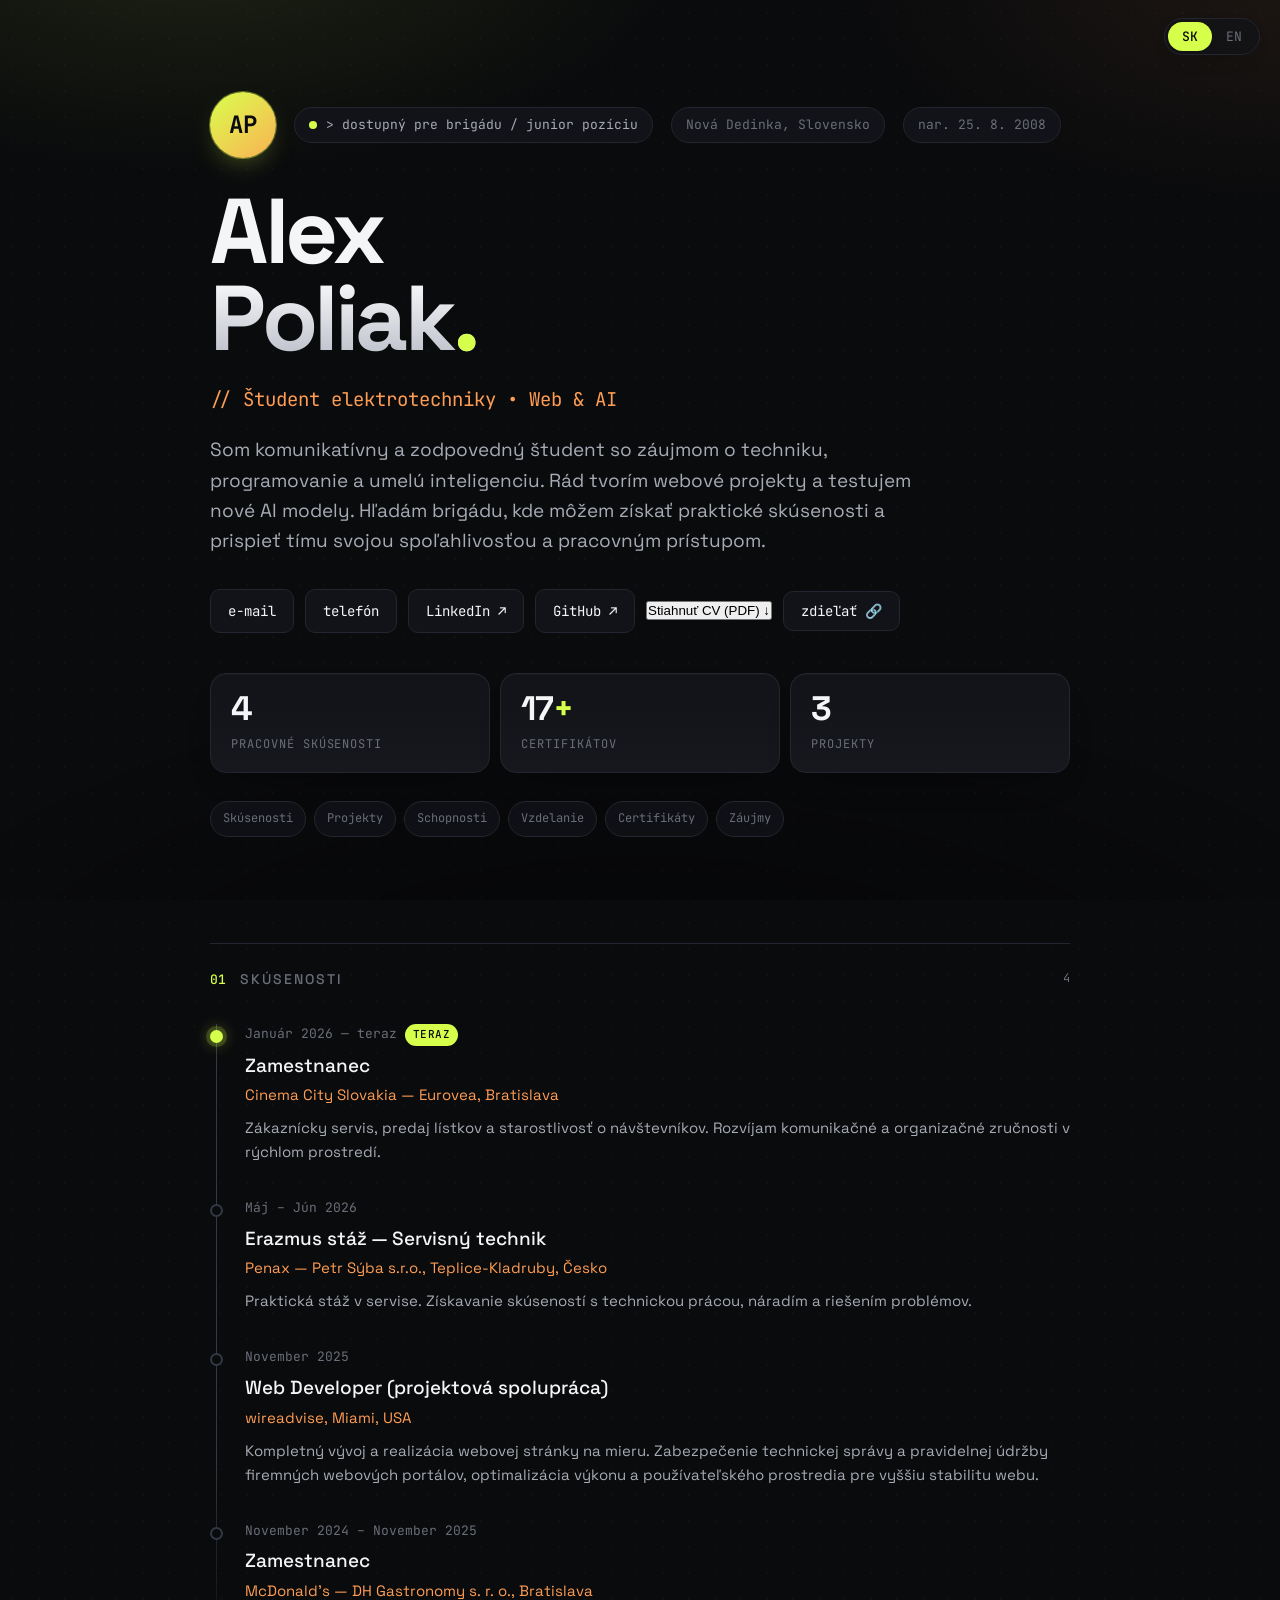
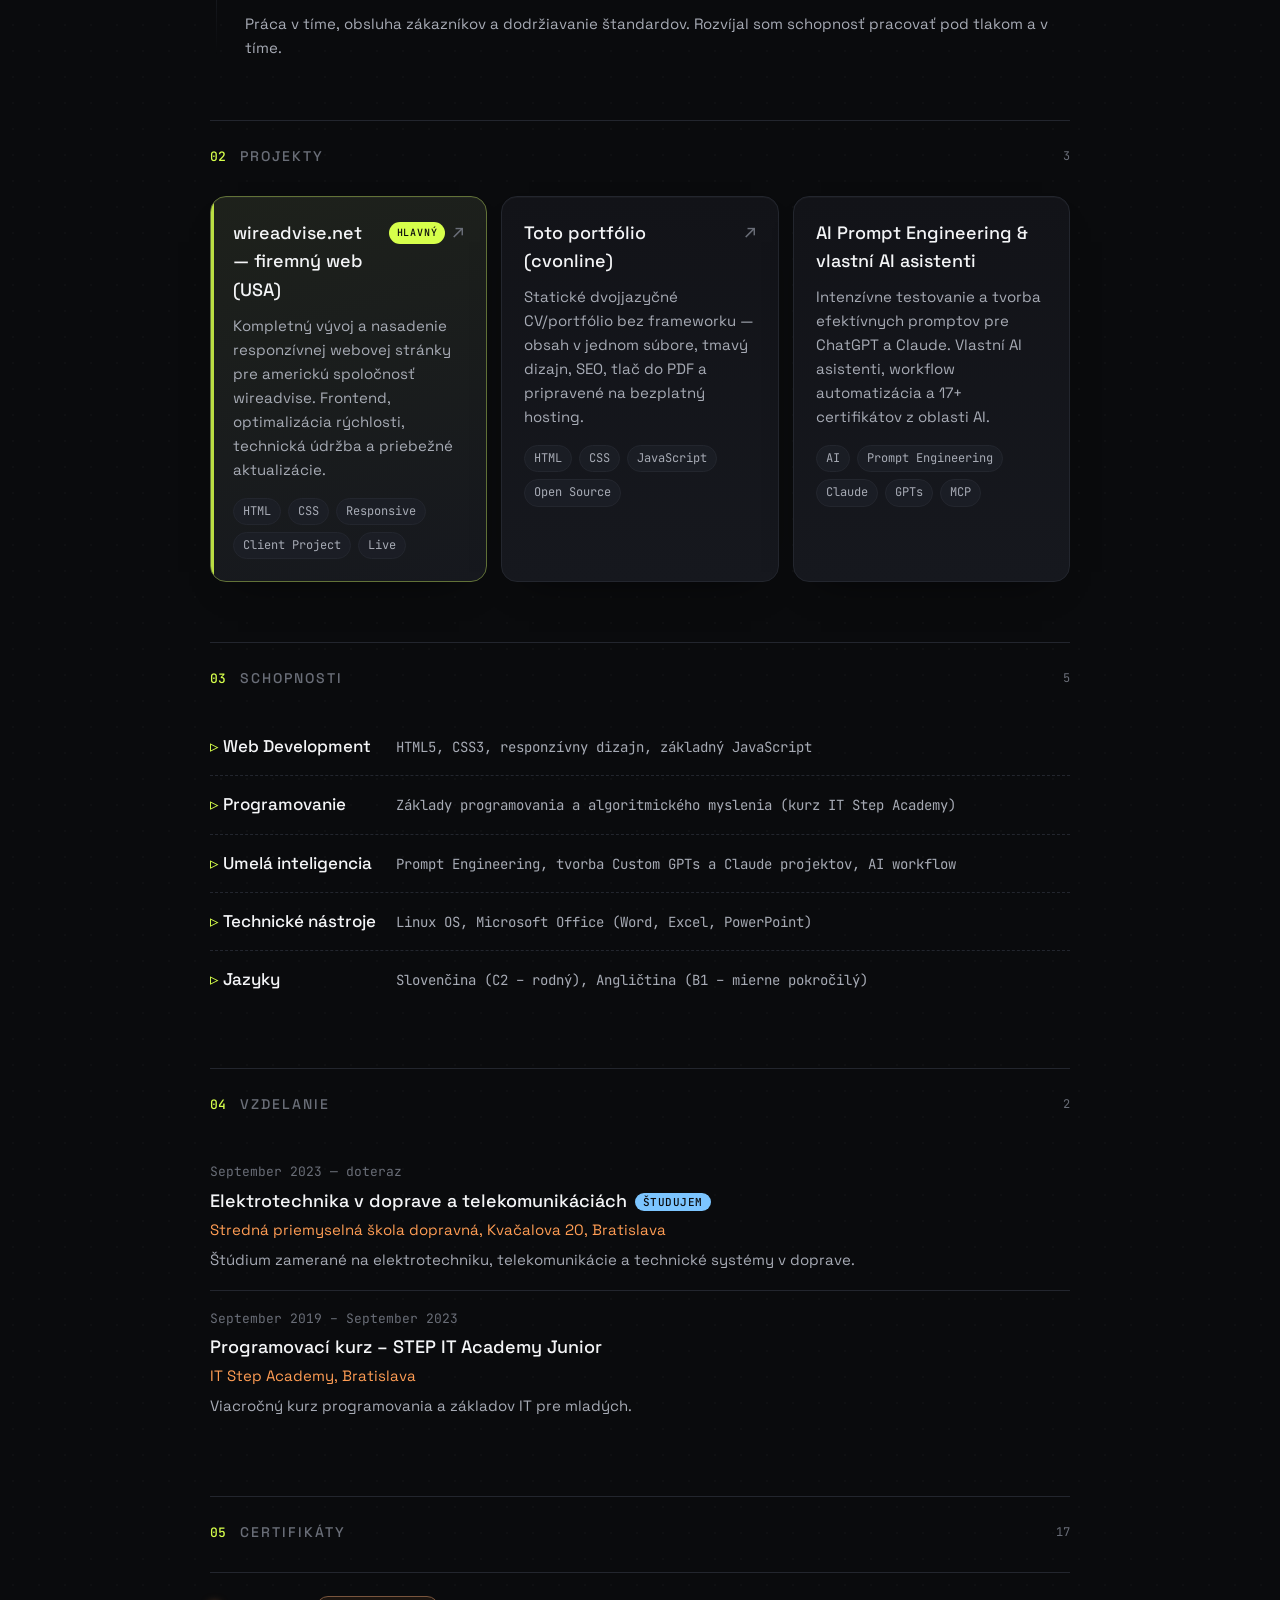
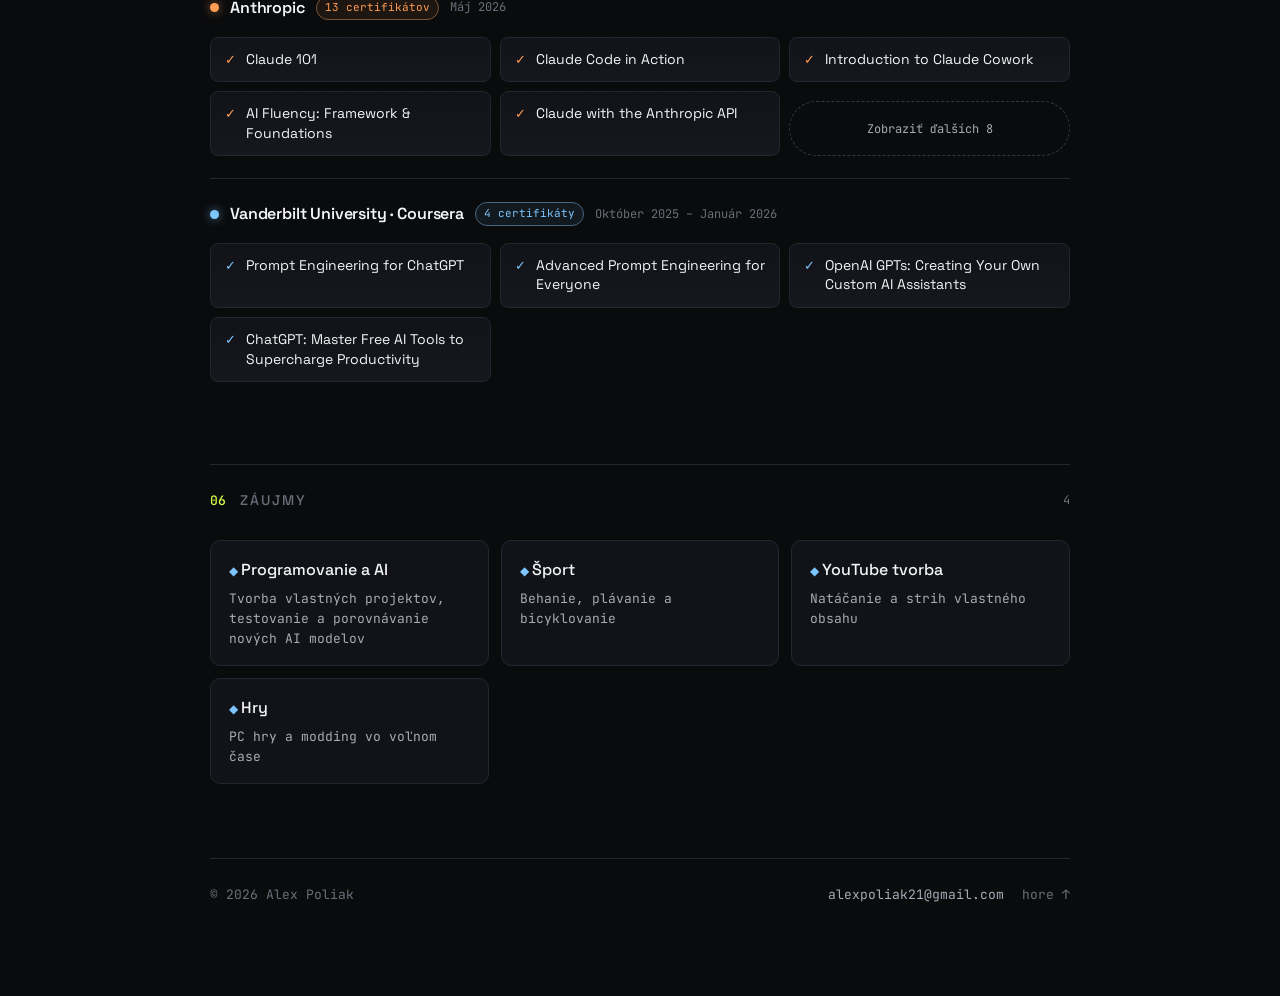
==== index.html @ 4e9ba796 "Telefón, dátum narodenia, bydlisko a tlač CV do PDF priamo zo stránky - telefón medzi kontaktmi, dát" ====
<!DOCTYPE html>
<html lang="sk">
<head>
  <meta charset="UTF-8">
  <meta name="viewport" content="width=device-width, initial-scale=1.0">
  <title>Portfólio</title>
  <meta name="description" content="">
  <meta name="theme-color" content="#0a0b0d">
  <meta property="og:type" content="profile">
  <meta property="og:title" content="">
  <meta property="og:description" content="">
  <meta property="og:image" content="" id="og-image">
  <meta property="og:image:width" content="1200">
  <meta property="og:image:height" content="630">
  <meta property="og:url" content="" id="og-url">
  <meta property="og:locale" content="sk_SK">
  <meta property="og:locale:alternate" content="en_US">
  <meta name="twitter:card" content="summary_large_image">
  <meta name="twitter:image" content="" id="tw-image">
  <link rel="canonical" href="" id="canonical">

  <!-- favicon: monogram sa dosadí z content.js za behu -->
  <link id="favicon" rel="icon" href="data:image/svg+xml,%3Csvg xmlns='http://www.w3.org/2000/svg' viewBox='0 0 64 64'%3E%3Crect width='64' height='64' rx='14' fill='%230a0b0d'/%3E%3Ctext x='32' y='44' font-family='monospace' font-size='34' font-weight='700' fill='%23d6ff4b' text-anchor='middle'%3EAP%3C/text%3E%3C/svg%3E">

  <link rel="preconnect" href="https://fonts.googleapis.com">
  <link rel="preconnect" href="https://fonts.gstatic.com" crossorigin>
  <!-- fonty načítavame NEblokujúco (media="print" → po načítaní sa prepne na all):
       stránka sa vykreslí okamžite so systémovým fontom aj bez internetu / pri pomalej sieti -->
  <link href="https://fonts.googleapis.com/css2?family=Space+Grotesk:wght@400;500;600;700&family=JetBrains+Mono:wght@400;500&display=swap" rel="stylesheet" media="print" onload="this.media='all'">
  <noscript><link href="https://fonts.googleapis.com/css2?family=Space+Grotesk:wght@400;500;600;700&family=JetBrains+Mono:wght@400;500&display=swap" rel="stylesheet"></noscript>

  <style>
    :root {
      --bg:        #0a0b0d;
      --bg-grid:   rgba(255,255,255,0.02);
      --surface:   #121318;
      --surface-2: #16181e;
      --surface-3: #1d2029;
      --line:      #23262e;
      --line-2:    #333844;
      --text:      #f4f5f7;
      --text-mid:  #a7abb5;
      --text-dim:  #6a6e78;
      --accent:    #d6ff4b;
      --accent-2:  #ff9d54;
      --accent-3:  #7cc5ff;
      --glow:      color-mix(in srgb, var(--accent) 55%, transparent);
      --radius:    16px;
      --radius-sm: 10px;
      --radius-xs: 8px;
      --maxw:      860px;
      --ease:      cubic-bezier(.22,.61,.36,1);
      --shadow:    0 1px 0 rgba(255,255,255,.03) inset, 0 18px 40px -28px rgba(0,0,0,.9);
    }

    * { box-sizing: border-box; margin: 0; padding: 0; }
    html { scroll-behavior: smooth; }
    ::selection { background: color-mix(in srgb, var(--accent) 30%, transparent); color: var(--text); }

    body {
      font-family: 'Space Grotesk', -apple-system, BlinkMacSystemFont, 'Segoe UI', sans-serif;
      color: var(--text);
      line-height: 1.6;
      -webkit-font-smoothing: antialiased;
      text-rendering: optimizeLegibility;
      position: relative;
      min-height: 100vh;
      background-color: var(--bg);
      background-image: radial-gradient(var(--bg-grid) 1.3px, transparent 1.3px);
      background-size: 26px 26px;
      padding: 0 22px 90px;
      overflow-x: hidden;
    }
    /* atmosféra — jemné akcentové prisvietenie zhora + vinieta zdola */
    body::before {
      content: ""; position: fixed; inset: 0; pointer-events: none; z-index: 0;
      background:
        radial-gradient(58% 40% at 15% -8%, color-mix(in srgb, var(--accent) 10%, transparent), transparent 70%),
        radial-gradient(52% 36% at 102% -2%, color-mix(in srgb, var(--accent-2) 8%, transparent), transparent 72%),
        radial-gradient(90% 60% at 50% 118%, color-mix(in srgb, #000 60%, transparent), transparent 70%);
    }
    .wrap { max-width: var(--maxw); margin: 0 auto; position: relative; z-index: 1; }
    code, .mono { font-family: 'JetBrains Mono', ui-monospace, monospace; }

    .skip {
      position: absolute; left: -9999px; top: auto; z-index: 50;
      padding: 10px 16px; background: var(--accent); color: var(--bg);
      border-radius: var(--radius-xs); font-weight: 600; text-decoration: none;
    }
    .skip:focus { left: 16px; top: 16px; outline: 2px solid var(--text); outline-offset: 2px; }

    .toast {
      position: fixed; left: 50%; bottom: 24px; transform: translateX(-50%) translateY(16px);
      background: var(--surface-2); border: 1px solid var(--line-2); color: var(--text);
      padding: 11px 18px; border-radius: 999px; font-family: 'JetBrains Mono', monospace; font-size: 13px;
      opacity: 0; pointer-events: none; z-index: 50; transition: opacity .22s var(--ease), transform .22s var(--ease);
      box-shadow: 0 16px 40px -24px rgba(0,0,0,.9);
    }
    .toast.show { opacity: 1; transform: translateX(-50%) translateY(0); }

    .jump-nav {
      display: flex; gap: 8px; flex-wrap: wrap; margin-top: 28px;
    }
    .jump-nav a {
      font-family: 'JetBrains Mono', monospace; font-size: 12px; color: var(--text-dim);
      text-decoration: none; padding: 7px 12px; border-radius: 999px;
      border: 1px solid var(--line); background: color-mix(in srgb, var(--surface) 80%, transparent);
      transition: color .18s var(--ease), border-color .18s var(--ease), background .18s var(--ease);
    }
    .jump-nav a:hover, .jump-nav a:focus-visible { color: var(--accent); border-color: color-mix(in srgb, var(--accent) 45%, var(--line)); }
    .jump-nav a.is-active {
      color: var(--bg); background: var(--accent); border-color: var(--accent); font-weight: 500;
    }
    .jump-nav a:focus-visible { outline: 2px solid var(--accent); outline-offset: 2px; }

    section[id^="section-"] { scroll-margin-top: 20px; }

    .fab-top {
      position: fixed; right: 20px; bottom: 22px; z-index: 35;
      width: 44px; height: 44px; border-radius: 50%; border: 1px solid var(--line-2);
      background: color-mix(in srgb, var(--surface-2) 88%, transparent);
      color: var(--text-mid); font-size: 18px; cursor: pointer;
      backdrop-filter: blur(10px); -webkit-backdrop-filter: blur(10px);
      box-shadow: 0 12px 30px -18px rgba(0,0,0,.9);
      opacity: 0; transform: translateY(10px); pointer-events: none;
      transition: opacity .22s var(--ease), transform .22s var(--ease), color .18s var(--ease), border-color .18s var(--ease);
    }
    .fab-top.show { opacity: 1; transform: none; pointer-events: auto; }
    .fab-top:hover { color: var(--accent); border-color: color-mix(in srgb, var(--accent) 45%, var(--line)); }
    .fab-top:focus-visible { outline: 2px solid var(--accent); outline-offset: 2px; }

    /* scroll-progress prúžok navrchu */
    .progress {
      position: fixed; top: 0; left: 0; height: 2px; width: 0%;
      background: linear-gradient(90deg, var(--accent), var(--accent-2));
      z-index: 40; transition: width .1s linear; box-shadow: 0 0 12px var(--glow);
    }

    /* prepínač jazyka */
    .lang {
      position: fixed; top: 18px; right: 20px;
      display: inline-flex; background: color-mix(in srgb, var(--surface) 78%, transparent);
      border: 1px solid var(--line); border-radius: 999px; padding: 3px; z-index: 30;
      font-family: 'JetBrains Mono', monospace; font-size: 13px;
      backdrop-filter: blur(10px); -webkit-backdrop-filter: blur(10px);
      box-shadow: 0 8px 24px -16px rgba(0,0,0,.8);
    }
    .lang button {
      appearance: none; border: none; background: transparent; color: var(--text-dim);
      padding: 6px 14px; border-radius: 999px; cursor: pointer;
      font-family: inherit; font-size: inherit;
      transition: color .18s var(--ease), background .18s var(--ease);
    }
    .lang button:hover { color: var(--text-mid); }
    .lang button.active { background: var(--accent); color: var(--bg); font-weight: 500; }
    .lang button:focus-visible { outline: 2px solid var(--accent); outline-offset: 2px; }

    /* nábehy */
    .rise { opacity: 0; transform: translateY(16px); }
    .loaded .rise { opacity: 1; transform: none; transition: opacity .7s var(--ease), transform .7s var(--ease); }
    .loaded .rise.d1 { transition-delay: .05s; }
    .loaded .rise.d2 { transition-delay: .12s; }
    .loaded .rise.d3 { transition-delay: .19s; }
    .loaded .rise.d4 { transition-delay: .26s; }
    .loaded .rise.d5 { transition-delay: .33s; }
    .reveal { opacity: 0; transform: translateY(24px); transition: opacity .6s var(--ease), transform .6s var(--ease); }
    .reveal.in { opacity: 1; transform: none; }
    /* núdzová poistka: ak animácie z akéhokoľvek dôvodu nenabehnú, JS pridá .force a všetko sa zobrazí */
    body.force .rise, body.force .reveal { opacity: 1 !important; transform: none !important; }

    /* hero */
    .hero { padding: 92px 0 46px; }
    .hero-top { display: flex; align-items: center; gap: 18px; margin-bottom: 30px; flex-wrap: wrap; }
    .avatar {
      width: 66px; height: 66px; border-radius: 50%;
      object-fit: cover; border: 1px solid var(--line-2);
      background: var(--surface-2); flex-shrink: 0;
    }
    /* monogram fallback keď nie je fotka */
    .monogram {
      width: 66px; height: 66px; border-radius: 50%; flex-shrink: 0;
      display: grid; place-items: center;
      font-family: 'JetBrains Mono', monospace; font-weight: 700; font-size: 24px;
      color: var(--bg); letter-spacing: -0.02em;
      background: linear-gradient(140deg, var(--accent), color-mix(in srgb, var(--accent-2) 80%, var(--accent)));
      box-shadow: 0 0 0 1px color-mix(in srgb, var(--accent) 40%, transparent), 0 12px 30px -14px var(--glow);
    }
    .status {
      display: inline-flex; align-items: center; gap: 9px;
      font-family: 'JetBrains Mono', monospace; font-size: 13px; color: var(--text-mid);
      background: var(--surface); border: 1px solid var(--line);
      padding: 7px 14px; border-radius: 999px;
    }
    .dot { width: 8px; height: 8px; border-radius: 50%; background: var(--text-dim); }
    .dot.on { background: var(--accent); box-shadow: 0 0 0 0 var(--accent); animation: pulse 2.4s infinite; }
    @keyframes pulse {
      0%   { box-shadow: 0 0 0 0 var(--glow); }
      70%  { box-shadow: 0 0 0 9px transparent; }
      100% { box-shadow: 0 0 0 0 transparent; }
    }

    .hero h1 {
      font-size: clamp(48px, 9.4vw, 92px);
      font-weight: 700; line-height: 0.95; letter-spacing: -0.038em;
      color: var(--text); /* bezpečný základ — text je viditeľný vždy */
    }
    /* gradientový nadpis len tam, kde ho prehliadač naozaj vie (bez color-mix, nech nič nezneviditeľní) */
    @supports ((-webkit-background-clip: text) or (background-clip: text)) {
      .hero h1 {
        background: linear-gradient(180deg, #f4f5f7 55%, #b9bdc7);
        -webkit-background-clip: text; background-clip: text;
        -webkit-text-fill-color: transparent; color: transparent;
      }
    }
    .hero h1 .accent {
      -webkit-text-fill-color: var(--accent); color: var(--accent);
    }
    .hero .role {
      font-family: 'JetBrains Mono', monospace;
      font-size: clamp(15px, 2.4vw, 19px); color: var(--accent-2); margin-top: 22px;
    }
    .hero .bio { font-size: clamp(16px, 2.6vw, 19px); color: var(--text-mid); max-width: 60ch; margin-top: 20px; }

    .links { display: flex; gap: 11px; margin-top: 32px; flex-wrap: wrap; align-items: center; }
    .links a {
      font-family: 'JetBrains Mono', monospace; font-size: 14px;
      padding: 10px 17px; background: var(--surface); border: 1px solid var(--line);
      border-radius: var(--radius-sm); color: var(--text); text-decoration: none;
      transition: border-color .18s var(--ease), color .18s var(--ease), transform .18s var(--ease), background .18s var(--ease);
    }
    .links a:hover { border-color: var(--accent); color: var(--accent); transform: translateY(-2px); }
    .links a:focus-visible { outline: 2px solid var(--accent); outline-offset: 2px; }
    .links .share-link {
      appearance: none; font-family: 'JetBrains Mono', monospace; font-size: 14px;
      padding: 10px 17px; background: var(--surface); border: 1px solid var(--line);
      border-radius: var(--radius-sm); color: var(--text); cursor: pointer;
      transition: border-color .18s var(--ease), color .18s var(--ease), transform .18s var(--ease);
    }
    .links .share-link:hover { border-color: var(--accent-3); color: var(--accent-3); transform: translateY(-2px); }
    .links .share-link:focus-visible { outline: 2px solid var(--accent); outline-offset: 2px; }
    .links a.cv {
      background: var(--accent); color: var(--bg); border-color: var(--accent); font-weight: 500;
      box-shadow: 0 12px 30px -16px var(--glow);
    }
    .links a.cv:hover { color: var(--bg); filter: brightness(1.06); transform: translateY(-2px); }

    /* highlights — štatistiky z dát */
    .stats {
      display: grid; grid-template-columns: repeat(3, 1fr); gap: 10px; margin-top: 40px;
    }
    .stat {
      background: linear-gradient(180deg, var(--surface), var(--surface-2));
      border: 1px solid var(--line); border-radius: var(--radius); padding: 18px 20px;
      box-shadow: var(--shadow);
    }
    .stat-num {
      font-size: clamp(26px, 5vw, 34px); font-weight: 700; letter-spacing: -0.03em; line-height: 1;
      color: var(--text);
    }
    .stat-num .plus { color: var(--accent); }
    .stat-label {
      font-family: 'JetBrains Mono', monospace; font-size: 12px; color: var(--text-dim);
      text-transform: uppercase; letter-spacing: 0.08em; margin-top: 9px;
    }

    /* sekcie */
    section { padding-top: 60px; }
    .sec-head {
      display: flex; align-items: baseline; gap: 14px; margin-bottom: 28px;
      border-top: 1px solid var(--line); padding-top: 24px;
    }
    .sec-num { font-family: 'JetBrains Mono', monospace; font-size: 13px; color: var(--accent); font-weight: 500; }
    .sec-title {
      font-size: 14px; font-weight: 500; letter-spacing: 0.14em;
      text-transform: uppercase; color: var(--text-dim);
    }
    .sec-count {
      margin-left: auto; font-family: 'JetBrains Mono', monospace; font-size: 12px;
      color: var(--text-dim); align-self: center;
    }

    /* skúsenosti — časová os */
    .timeline { position: relative; }
    .timeline::before {
      content: ""; position: absolute; left: 6px; top: 6px; bottom: 6px; width: 1px;
      background: linear-gradient(var(--line-2), var(--line-2) 70%, transparent);
    }
    .exp { display: grid; grid-template-columns: 13px 1fr; gap: 22px; padding: 6px 0 28px; }
    .exp:last-child { padding-bottom: 0; }
    .exp-mark {
      width: 13px; height: 13px; border-radius: 50%; margin-top: 6px;
      background: var(--bg); border: 2px solid var(--line-2); position: relative; z-index: 1;
      transition: border-color .22s var(--ease), box-shadow .22s var(--ease);
    }
    .exp:hover .exp-mark { border-color: var(--accent); box-shadow: 0 0 0 4px color-mix(in srgb, var(--accent) 14%, transparent); }
    .exp.is-current .exp-mark {
      border-color: var(--accent); background: var(--accent);
      box-shadow: 0 0 0 4px color-mix(in srgb, var(--accent) 18%, transparent), 0 0 16px var(--glow);
    }
    .exp-now {
      display: inline-block; margin-left: 8px; font-family: 'JetBrains Mono', monospace; font-size: 11px;
      color: var(--bg); background: var(--accent); padding: 2px 8px; border-radius: 999px; font-weight: 500;
      vertical-align: middle; letter-spacing: 0.04em; text-transform: uppercase;
    }
    .edu.is-current .edu-title::after {
      content: attr(data-now); margin-left: 8px; font-family: 'JetBrains Mono', monospace; font-size: 11px;
      color: var(--bg); background: var(--accent-3); padding: 2px 8px; border-radius: 999px; font-weight: 500;
      vertical-align: middle; letter-spacing: 0.04em; text-transform: uppercase;
    }
    .exp-when { font-family: 'JetBrains Mono', monospace; font-size: 13px; color: var(--text-dim); }
    .exp-title { font-size: 19px; font-weight: 500; margin-top: 5px; }
    .exp-company { color: var(--accent-2); font-size: 15px; margin: 2px 0 9px; }
    .exp-desc { color: var(--text-mid); font-size: 15px; }

    /* projekty */
    .grid { display: grid; grid-template-columns: repeat(auto-fit, minmax(248px, 1fr)); gap: 14px; }
    .project {
      position: relative; background: linear-gradient(180deg, var(--surface), var(--surface-2));
      border: 1px solid var(--line); box-shadow: var(--shadow);
      border-radius: var(--radius); padding: 22px; text-decoration: none; color: inherit;
      overflow: hidden; transition: border-color .22s var(--ease), transform .22s var(--ease), box-shadow .22s var(--ease);
    }
    .project::after {
      content: ""; position: absolute; inset: 0; pointer-events: none; opacity: 0;
      background: radial-gradient(80% 60% at 100% 0%, color-mix(in srgb, var(--accent) 8%, transparent), transparent 60%);
      transition: opacity .28s var(--ease);
    }
    .project::before {
      content: ""; position: absolute; left: 0; top: 0; bottom: 0; width: 3px;
      background: var(--accent); transform: scaleY(0); transform-origin: top;
      transition: transform .28s var(--ease);
    }
    .project.featured {
      border-color: color-mix(in srgb, var(--accent) 35%, var(--line));
      background: linear-gradient(165deg, color-mix(in srgb, var(--accent) 6%, var(--surface)), var(--surface-2));
    }
    .project.featured::before { transform: scaleY(1); opacity: .85; }
    .project-badge {
      font-family: 'JetBrains Mono', monospace; font-size: 10px; letter-spacing: 0.08em;
      text-transform: uppercase; color: var(--bg); background: var(--accent);
      padding: 3px 8px; border-radius: 999px; font-weight: 500; flex-shrink: 0;
    }
    .project:hover { border-color: var(--line-2); transform: translateY(-4px); box-shadow: 0 1px 0 rgba(255,255,255,.04) inset, 0 26px 50px -30px rgba(0,0,0,.9); }
    .project:hover::before { transform: scaleY(1); }
    .project:hover::after { opacity: 1; }
    .project:focus-visible { outline: 2px solid var(--accent); outline-offset: 2px; }
    .project-head { display: flex; justify-content: space-between; align-items: flex-start; gap: 12px; position: relative; }
    .project-head-right { display: inline-flex; align-items: center; gap: 8px; flex-shrink: 0; }
    .project-title { font-size: 18px; font-weight: 500; }
    .project-arrow { font-family: 'JetBrains Mono', monospace; color: var(--text-dim); font-size: 18px; transition: color .22s var(--ease), transform .22s var(--ease); }
    .project:hover .project-arrow { color: var(--accent); transform: translate(3px,-3px); }
    .project-desc { color: var(--text-mid); font-size: 15px; margin-top: 9px; position: relative; }
    .project-tags { display: flex; gap: 7px; flex-wrap: wrap; margin-top: 16px; position: relative; }
    .project-tags span {
      font-family: 'JetBrains Mono', monospace; font-size: 12px; color: var(--text-mid);
      background: color-mix(in srgb, var(--surface-3) 70%, transparent); border: 1px solid var(--line);
      padding: 3px 9px; border-radius: 999px;
    }

    /* schopnosti */
    .skill-rows { display: flex; flex-direction: column; }
    .skill {
      display: flex; align-items: baseline; gap: 16px; padding: 15px 0;
      border-top: 1px dashed var(--line); transition: padding-left .2s var(--ease);
    }
    .skill:first-child { border-top: none; }
    .skill:hover { padding-left: 6px; }
    .skill-name { font-size: 17px; font-weight: 500; min-width: 170px; }
    .skill-name::before { content: "▹ "; color: var(--accent); }
    .skill-detail { font-family: 'JetBrains Mono', monospace; font-size: 14px; color: var(--text-mid); }

    /* záujmy */
    .interest-grid { display: grid; grid-template-columns: repeat(auto-fit, minmax(210px, 1fr)); gap: 12px; }
    .interest {
      padding: 16px 18px; border: 1px solid var(--line); border-radius: var(--radius-sm);
      background: var(--surface); transition: border-color .2s var(--ease), transform .2s var(--ease);
    }
    .interest:hover { border-color: color-mix(in srgb, var(--accent-3) 45%, var(--line)); transform: translateY(-2px); }
    .interest-name { font-size: 16px; font-weight: 500; }
    .interest-name::before { content: "◆ "; color: var(--accent-3); font-size: 12px; }
    .interest-detail { font-family: 'JetBrains Mono', monospace; font-size: 13px; color: var(--text-mid); margin-top: 6px; line-height: 1.55; }

    /* vzdelanie */
    .edu { padding: 18px 0; border-top: 1px solid var(--line); }
    .edu:first-child { border-top: none; }
    .edu-when { font-family: 'JetBrains Mono', monospace; font-size: 13px; color: var(--text-dim); }
    .edu-title { font-size: 18px; font-weight: 500; margin-top: 4px; }
    .edu-place { color: var(--accent-2); font-size: 15px; margin: 2px 0 6px; }
    .edu-desc { color: var(--text-mid); font-size: 15px; }

    /* certifikáty — zoskupené podľa vydavateľa */
    .cert-group { padding: 22px 0; border-top: 1px solid var(--line); }
    .cert-group:first-child { border-top: none; padding-top: 4px; }
    .cert-group-head { display: flex; align-items: center; gap: 11px; margin-bottom: 16px; flex-wrap: wrap; }
    .cert-issuer-dot { width: 9px; height: 9px; border-radius: 50%; background: var(--cg, var(--accent)); box-shadow: 0 0 10px color-mix(in srgb, var(--cg, var(--accent)) 60%, transparent); }
    .cert-issuer { font-size: 16px; font-weight: 600; letter-spacing: -0.01em; }
    .cert-when { font-family: 'JetBrains Mono', monospace; font-size: 12px; color: var(--text-dim); }
    .cert-badge {
      font-family: 'JetBrains Mono', monospace; font-size: 11px; color: var(--cg, var(--accent));
      border: 1px solid color-mix(in srgb, var(--cg, var(--accent)) 40%, var(--line));
      background: color-mix(in srgb, var(--cg, var(--accent)) 8%, transparent);
      padding: 2px 8px; border-radius: 999px;
    }
    .cert-chips { display: grid; grid-template-columns: repeat(auto-fill, minmax(230px, 1fr)); gap: 9px; }
    .cert-chip {
      display: flex; align-items: flex-start; gap: 10px;
      background: linear-gradient(180deg, var(--surface), var(--surface-2));
      border: 1px solid var(--line); border-radius: var(--radius-xs); padding: 12px 14px;
      transition: border-color .2s var(--ease), transform .2s var(--ease);
    }
    .cert-chip.is-hidden { display: none; }
    .cert-group.is-expanded .cert-chip.is-hidden { display: flex; }
    .cert-chip:hover { border-color: color-mix(in srgb, var(--cg, var(--accent)) 55%, var(--line)); transform: translateY(-2px); }
    a.cert-chip { text-decoration: none; color: inherit; cursor: pointer; }
    a.cert-chip:hover .cert-name { color: var(--cg, var(--accent)); }
    .cert-more {
      margin-top: 10px; appearance: none; border: 1px dashed var(--line-2); background: transparent;
      color: var(--text-mid); font-family: 'JetBrains Mono', monospace; font-size: 12px;
      padding: 8px 14px; border-radius: 999px; cursor: pointer;
      transition: color .18s var(--ease), border-color .18s var(--ease), background .18s var(--ease);
    }
    .cert-more:hover { color: var(--accent); border-color: color-mix(in srgb, var(--accent) 45%, var(--line)); background: color-mix(in srgb, var(--accent) 6%, transparent); }
    .cert-more:focus-visible { outline: 2px solid var(--accent); outline-offset: 2px; }
    .cert-tick { color: var(--cg, var(--accent)); font-family: 'JetBrains Mono', monospace; font-size: 13px; line-height: 1.5; flex-shrink: 0; }
    .cert-name { font-size: 14px; color: var(--text); line-height: 1.4; }

    /* pätička */
    footer {
      margin-top: 74px; padding-top: 26px; border-top: 1px solid var(--line);
      font-family: 'JetBrains Mono', monospace; font-size: 13px; color: var(--text-dim);
      display: flex; justify-content: space-between; align-items: center; gap: 12px; flex-wrap: wrap;
    }
    footer a { color: var(--text-mid); text-decoration: none; transition: color .18s var(--ease); }
    footer a:hover { color: var(--accent); }
    .to-top {
      display: inline-flex; align-items: center; gap: 7px; cursor: pointer;
      background: none; border: none; font: inherit; color: var(--text-dim);
    }
    .to-top:hover { color: var(--accent); }

    @media (max-width: 560px) {
      .stats { grid-template-columns: 1fr 1fr; }
      .stats .stat:nth-child(3) { grid-column: 1 / -1; }
      .skill { flex-direction: column; gap: 4px; }
      .skill-name { min-width: 0; }
      .hero { padding-top: 80px; }
    }

    @media (prefers-reduced-motion: reduce) {
      html { scroll-behavior: auto; }
      *, *::before, *::after { animation: none !important; transition: none !important; }
      .rise, .reveal { opacity: 1 !important; transform: none !important; }
    }

    /* tlač / uloženie do PDF cez prehliadač */
    /* ---- tlač do PDF ----------------------------------------------------
       Nie holý text: paleta sa len preloží do tlačovej verzie (akcenty stmavené,
       aby boli na bielom čitateľné) a zvyšok dizajnu — monogram, čísla sekcií,
       badge, karty, časová os — ostáva tak, ako ho vidno na webe. */
    @page { margin: 14mm 13mm; }
    @media print {
      /* !important je tu nutné: render() zapisuje --accent/-2/-3 z content.js
         priamo do inline style na <html>, čo by tlačovú paletu inak prebilo
         a akcenty by ostali svetlé (na bielom nečitateľné). */
      :root {
        --bg: #ffffff !important; --surface: #ffffff !important; --surface-2: #ffffff !important; --surface-3: #f4f4f2 !important;
        --line: #d9dbd6 !important; --line-2: #c2c5be !important;
        --text: #14161a !important; --text-mid: #4a4e57 !important; --text-dim: #71757e !important;
        --accent: #4f6b00 !important; --accent-2: #a8500a !important; --accent-3: #14618f !important;
        --glow: transparent !important;
        --shadow: none !important;
      }
      html, body {
        background: #fff !important; background-image: none !important;
        color: var(--text); padding: 0; font-size: 10.5pt;
        -webkit-print-color-adjust: exact; print-color-adjust: exact;
      }
      body::before, .lang, .progress, .to-top, .fab-top, .jump-nav, .toast,
      .cert-more, .share-link, .print-cv, .skip { display: none !important; }
      .cert-chip.is-hidden { display: flex !important; }
      .wrap { max-width: 100%; }
      .reveal, .rise { opacity: 1 !important; transform: none !important; animation: none !important; }
      .stat-val { opacity: 1 !important; }

      /* hlavička na jednu stranu, meno nezalomené na dva riadky zbytočne */
      .hero { padding: 0 0 10px !important; }
      .hero h1 { -webkit-text-fill-color: var(--text); color: var(--text); font-size: 30pt; line-height: 1.05; }
      .hero h1 .accent { -webkit-text-fill-color: var(--accent); color: var(--accent); }
      .bio { font-size: 10.5pt; margin-top: 12px; max-width: 100%; }
      .monogram { width: 54px; height: 54px; font-size: 20px; box-shadow: none; }
      .dot { animation: none !important; box-shadow: none !important; }
      .links { margin-top: 16px; gap: 8px; }
      .links a { border-color: var(--line); color: var(--text); padding: 5px 10px; }

      /* kompaktnejšie rozostupy — na papieri nie je dôvod na vzduch ako na webe */
      section { padding-top: 26px; }
      .sec-head { margin-bottom: 12px; }
      .exp { padding: 4px 0 14px; gap: 16px; }
      .cert-group { padding: 12px 0; }
      .skill { padding: 8px 0; }
      .stats { margin-top: 18px; padding: 12px 0; }
      .stat-num { font-size: 22pt; }

      /* karty a bloky bez tieňov, s tlačovým rámikom */
      .project, .status, .stat, .cert-chip, .interest, .cert-group {
        box-shadow: none !important; background: #fff !important;
      }
      .project::before, .project::after { display: none !important; }

      /* nič sa nesmie roztrhnúť cez zlom strany */
      section, .exp, .project, .edu, .skill, .interest, .cert-group, .stats {
        break-inside: avoid; page-break-inside: avoid;
      }
      .sec-head { break-after: avoid; page-break-after: avoid; }

      /* odkazy: adresu vypíšeme za text, inak je v papierovej verzii stratená */
      a[href^="http"]::after {
        content: " (" attr(href) ")";
        font-family: 'JetBrains Mono', monospace; font-size: 8pt; color: var(--text-dim); word-break: break-all;
      }
      .links a[href^="http"]::after, .jump-nav a::after, .cert-chip::after { content: none; }
    }
  </style>
</head>
<body>
  <a class="skip" href="#app">Preskočiť na obsah / Skip to content</a>
  <div class="progress" id="progress" aria-hidden="true"></div>
  <div class="toast" id="toast" role="status" aria-live="polite"></div>

  <button type="button" class="fab-top" id="fab-top" aria-label="Späť hore / Back to top" title="Späť hore / Back to top">&#8593;</button>

  <div class="lang" role="group" aria-label="Jazyk / Language">
    <button id="btn-sk" class="active" onclick="setLang('sk')">SK</button>
    <button id="btn-en" onclick="setLang('en')">EN</button>
  </div>

  <main class="wrap" id="app">
    <!-- obsah sa vygeneruje z content.js; toto je viditeľný stav pred/bez JS -->
    <noscript><div style="padding:80px 0;color:#f4f5f7;font:16px/1.6 sans-serif">Táto stránka potrebuje zapnutý JavaScript. / This page requires JavaScript.</div></noscript>
    <div id="boot" style="padding:80px 0;color:#a7abb5;font:16px/1.6 sans-serif">Načítavam CV… / Loading…</div>
  </main>

  <!-- DÁTA -->
  <script src="content.js"></script>
  <script>
    // V náhľade z admina (index.html?preview=1) sa použije rozpracovaný koncept
    (function () {
      try {
        var preview = new URLSearchParams(location.search).get('preview');
        if (preview === '1') {
          var draft = localStorage.getItem('cv_admin_draft');
          if (draft) window.CV_DATA = JSON.parse(draft);
        }
      } catch (e) {}
    })();

    var D = window.CV_DATA;
    var lang = 'sk';
    var CERT_PREVIEW = 5;
    var toastTimer;
    var spyIO;
    var statsIO;

    // pomocníci
    function t(v, l) {
      if (v && typeof v === 'object' && !Array.isArray(v)) return v[l] != null ? v[l] : (v.sk != null ? v.sk : (v.en != null ? v.en : ''));
      return v != null ? v : '';
    }
    function esc(s) { return String(s).replace(/[&<>"']/g, function (c) { return ({'&':'&amp;','<':'&lt;','>':'&gt;','"':'&quot;',"'":'&#39;'})[c]; }); }
    function safeUrl(u) {
      u = String(u || '').trim();
      if (/^\s*javascript:/i.test(u)) return '#';
      return u;
    }
    function isExternal(u) { return /^https?:\/\//i.test(u); }
    function initials(name) {
      var p = String(name || '').trim().split(/\s+/);
      return (((p[0] || '')[0] || '') + ((p[1] || '')[0] || '')).toUpperCase() || 'CV';
    }
    // slovenské skloňovanie počtu certifikátov: 1 = certifikát, 2–4 = certifikáty, 5+ = certifikátov
    function plCert(n, l) {
      if (l === 'sk') return n === 1 ? 'certifikát' : (n >= 2 && n <= 4 ? 'certifikáty' : 'certifikátov');
      return n === 1 ? 'certificate' : 'certificates';
    }

    /* Rozsah dátumov skupiny certifikátov.
       Zo zoznamu textov ako "Máj 2026" / "Október – November 2025" / "December 2025 – Január 2026"
       zloží jeden úhľadný rozsah ("Október 2025 – Január 2026"). Mesiac bez roka preberá
       najbližší rok napravo. Ak sa nič nerozparsuje, vráti prvý text nezmenený. */
    var MONTHS = {
      sk: ['Január','Február','Marec','Apríl','Máj','Jún','Júl','August','September','Október','November','December'],
      en: ['January','February','March','April','May','June','July','August','September','October','November','December']
    };
    function certRange(whens, l) {
      var names = MONTHS[l] || MONTHS.sk;
      var pts = [];
      whens.forEach(function (w) {
        var toks = [], re = /(\d{4})|([\p{L}]+)/gu, mm;
        while ((mm = re.exec(w)) !== null) {
          if (mm[1]) { toks.push({ year: parseInt(mm[1], 10) }); continue; }
          var word = mm[2].toLowerCase();
          ['sk', 'en'].forEach(function (k) {
            var i = MONTHS[k].findIndex(function (n) { return n.toLowerCase() === word; });
            if (i >= 0 && !toks.some(function (x) { return x.pending && x.month === i; })) toks.push({ pending: true, month: i });
          });
        }
        // mesiacu priradíme najbližší rok napravo, inak posledný rok v reťazci
        var lastYear = null;
        toks.forEach(function (x) { if (x.year != null) lastYear = x.year; });
        for (var i = 0; i < toks.length; i++) {
          if (!toks[i].pending) continue;
          var y = null;
          for (var j = i + 1; j < toks.length; j++) { if (toks[j].year != null) { y = toks[j].year; break; } }
          if (y == null) y = lastYear;
          if (y != null) pts.push(y * 12 + toks[i].month);
        }
      });
      if (!pts.length) return whens[0] || '';
      var lo = Math.min.apply(null, pts), hi = Math.max.apply(null, pts);
      function fmt(v) { return names[v % 12] + ' ' + Math.floor(v / 12); }
      return lo === hi ? fmt(lo) : fmt(lo) + ' – ' + fmt(hi);
    }
    function getSiteUrl() {
      var manual = String((D.meta || {}).siteUrl || '').trim().replace(/\/+$/, '');
      if (manual) return manual;
      if (location.protocol === 'http:' || location.protocol === 'https:') return location.origin;
      return '';
    }
    function absUrl(path) {
      var base = getSiteUrl();
      if (!base || !path) return '';
      return base + '/' + String(path).replace(/^\/+/, '');
    }
    function showToast(msg) {
      var el = document.getElementById('toast');
      if (!el) return;
      el.textContent = msg;
      el.classList.add('show');
      clearTimeout(toastTimer);
      toastTimer = setTimeout(function () { el.classList.remove('show'); }, 2200);
    }
    function updateSeo(m, descTxt) {
      var site = getSiteUrl();
      var og = absUrl(m.ogImage || 'og-image.svg');
      setMeta('meta[property="og:title"]', t(m.title, lang) || m.name, 'content');
      setMeta('meta[property="og:description"]', descTxt, 'content');
      setMeta('meta[name="twitter:image"]', og, 'content', 'tw-image');
      setMeta('meta[property="og:image"]', og, 'content', 'og-image');
      setMeta('meta[property="og:url"]', site, 'content', 'og-url');
      setMeta('link#canonical', site, 'href', 'canonical');
      updateHreflang(site);
      var old = document.getElementById('ld-person');
      if (old) old.remove();
      var links = (D.links || []).map(function (lk) { return safeUrl(lk.url); }).filter(isExternal);
      var script = document.createElement('script');
      script.id = 'ld-person';
      script.type = 'application/ld+json';
      script.textContent = JSON.stringify({
        '@context': 'https://schema.org',
        '@type': 'Person',
        name: m.name || '',
        jobTitle: t((D.hero || {}).role, lang),
        description: descTxt,
        email: (D.footer || {}).email || undefined,
        url: site || undefined,
        image: og || undefined,
        birthDate: m.birthISO || undefined,
        telephone: (D.links || []).reduce(function (acc, lk) { return acc || (/^tel:/i.test(String(lk.url || '')) ? String(lk.url).replace(/^tel:/i, '') : ''); }, '') || undefined,
        address: t(m.location, lang) ? { '@type': 'PostalAddress', addressLocality: m.locality || t(m.location, lang), addressCountry: 'SK' } : undefined,
        sameAs: links.length ? links : undefined
      });
      document.head.appendChild(script);
    }
    function updateHreflang(site) {
      ['hreflang-sk', 'hreflang-en', 'hreflang-x'].forEach(function (id) {
        var el = document.getElementById(id);
        if (el) el.remove();
      });
      if (!site) return;
      [['sk', 'hreflang-sk'], ['en', 'hreflang-en'], ['x-default', 'hreflang-x']].forEach(function (pair) {
        var link = document.createElement('link');
        link.id = pair[1];
        link.rel = 'alternate';
        link.hreflang = pair[0];
        link.href = site + (location.search || '');
        document.head.appendChild(link);
      });
    }

    function render() {
      var m = D.meta || {};
      // farby + metadáta
      var root = document.documentElement.style;
      if (m.accent)  root.setProperty('--accent', m.accent);
      if (m.accent2) root.setProperty('--accent-2', m.accent2);
      if (m.accent3) root.setProperty('--accent-3', m.accent3);
      var tc = document.querySelector('meta[name="theme-color"]'); if (tc) tc.setAttribute('content', getComputedStyle(document.body).backgroundColor || '#0a0b0d');
      document.title = t(m.title, lang) || (m.name || 'Portfólio');
      var descTxt = t(m.description, lang);
      setMeta('meta[name="description"]', descTxt);
      updateSeo(m, descTxt);

      var h = D.hero || {};
      var name = esc(m.name || 'Tvoje meno');
      // meno rozdelíme na riadky podľa medzier (max 2 riadky pôsobia najlepšie)
      var parts = (m.name || 'Tvoje meno').trim().split(/\s+/);
      var nameHtml;
      if (parts.length >= 2) {
        var mid = Math.ceil(parts.length / 2);
        nameHtml = esc(parts.slice(0, mid).join(' ')) + '<br>' + esc(parts.slice(mid).join(' '));
      } else { nameHtml = name; }

      // favicon z monogramu
      updateFavicon(initials(m.name), (m.accent || '#d6ff4b'));

      var html = '';
      html += '<header class="hero">';
      html += '<div class="hero-top">';
      if (m.photo) {
        html += '<img class="avatar rise d1" src="' + esc(safeUrl(m.photo)) + '" alt="' + name + '">';
      } else {
        html += '<div class="monogram rise d1" aria-hidden="true">' + esc(initials(m.name)) + '</div>';
      }
      html += '<div class="status rise d1"><span class="dot ' + (h.available ? 'on' : '') + '"></span>'
            + '<span class="mono">&gt; ' + esc(t(h.status, lang)) + '</span></div>';
      if (t(m.location, lang)) html += '<span class="status rise d1" style="color:var(--text-dim)"><span class="mono">' + esc(t(m.location, lang)) + '</span></span>';
      if (t(m.birth, lang)) html += '<span class="status rise d1" style="color:var(--text-dim)"><span class="mono">'
            + (lang === 'sk' ? 'nar. ' : 'b. ') + esc(t(m.birth, lang)) + '</span></span>';
      html += '</div>';

      html += '<h1 class="rise d2">' + nameHtml + '<span class="accent">.</span></h1>';
      if (t(h.role, lang)) html += '<div class="role rise d3">// ' + esc(t(h.role, lang)) + '</div>';
      if (t(h.bio, lang))  html += '<p class="bio rise d3">' + esc(t(h.bio, lang)) + '</p>';

      // odkazy
      var links = D.links || [];
      html += '<nav class="links rise d4">';
      links.forEach(function (lk) {
        var label = esc(t(lk.label, lang));
        var url = safeUrl(lk.url);
        var ext = isExternal(url) ? ' target="_blank" rel="noopener"' : '';
        var arrow = isExternal(url) ? ' &#8599;' : '';
        html += '<a href="' + esc(url) + '"' + ext + '>' + label + arrow + '</a>';
      });
      if (m.cvFile && !/tvoje-domena/.test(m.cvFile)) {
        html += '<a class="cv" href="' + esc(safeUrl(m.cvFile)) + '" target="_blank" rel="noopener">'
              + (lang === 'sk' ? 'Stiahnuť CV (PDF)' : 'Download CV (PDF)') + ' &#8595;</a>';
      } else {
        // bez nahratého PDF vytlačíme túto stránku — print štýl z nej spraví hotový dokument
        html += '<button type="button" class="cv print-cv">'
              + (lang === 'sk' ? 'Stiahnuť CV (PDF)' : 'Download CV (PDF)') + ' &#8595;</button>';
      }
      html += '<button type="button" class="share-link">' + (lang === 'sk' ? 'zdieľať' : 'share') + ' &#128279;</button>';
      html += '</nav>';

      // highlights / štatistiky z dát
      html += renderStats();

      html += renderJumpNav();

      html += '</header>';

      // sekcie podľa poradia
      var sec = D.sections || {};
      var order = (sec.order || ['experience', 'projects', 'skills', 'education', 'certificates', 'interests']);
      var num = 0;
      order.forEach(function (key) {
        var cfg = sec[key];
        if (!cfg || cfg.show === false) return;
        var items = D[key] || [];
        if (!items.length) return;
        num++;
        var n = (num < 10 ? '0' : '') + num;
        html += '<section class="reveal" id="section-' + esc(key) + '"><div class="sec-head"><span class="sec-num">' + n + '</span>'
              + '<span class="sec-title">' + esc(t(cfg.label, lang)) + '</span>'
              + '<span class="sec-count">' + items.length + '</span></div>';
        html += renderSection(key, items);
        html += '</section>';
      });

      // pätička
      var f = D.footer || {};
      html += '<footer class="reveal"><span>&copy; ' + new Date().getFullYear() + ' ' + name + '</span>';
      html += '<span style="display:inline-flex;gap:18px;align-items:center">';
      if (f.email) html += '<a href="mailto:' + esc(f.email) + '" class="copy-email" data-email="' + esc(f.email) + '">' + esc(f.email) + '</a>';
      html += '<button class="to-top" onclick="window.scrollTo({top:0,behavior:\'smooth\'})">' + (lang === 'sk' ? 'hore' : 'top') + ' &#8593;</button>';
      html += '</span></footer>';

      document.getElementById('app').innerHTML = html;

      // jazyk tlačidlá + html lang
      document.documentElement.lang = lang;
      document.getElementById('btn-sk').classList.toggle('active', lang === 'sk');
      document.getElementById('btn-en').classList.toggle('active', lang === 'en');

      observeReveals();
      observeScrollSpy();
      observeStats();
      bindInteractions();
    }

    function setMeta(sel, val, attr, id) {
      var el = id ? document.getElementById(id) : document.querySelector(sel);
      if (el) el.setAttribute(attr || 'content', val || '');
    }

    function renderJumpNav() {
      var sec = D.sections || {};
      var order = (sec.order || ['experience', 'projects', 'skills', 'education', 'certificates', 'interests']);
      var items = [];
      order.forEach(function (key) {
        var cfg = sec[key];
        if (!cfg || cfg.show === false) return;
        var data = D[key] || [];
        if (!data.length) return;
        items.push('<a href="#section-' + esc(key) + '" data-section="' + esc(key) + '">' + esc(t(cfg.label, lang)) + '</a>');
      });
      if (items.length < 2) return '';
      return '<nav class="jump-nav rise d5" aria-label="' + (lang === 'sk' ? 'Sekcie' : 'Sections') + '">' + items.join('') + '</nav>';
    }

    function renderStats() {
      var cells = [];
      var exp = (D.experience || []).length;
      var proj = (D.projects || []).length;
      var certs = (D.certificates || []).length;
      if (exp)  cells.push({ n: exp, label: lang === 'sk' ? 'Pracovné skúsenosti' : 'Work experiences' });
      if (certs) cells.push({ n: certs, plus: true, label: lang === 'sk' ? 'Certifikátov' : 'Certificates' });
      if (proj) cells.push({ n: proj, label: lang === 'sk' ? 'Projekty' : 'Projects' });
      if (cells.length < 2) return '';
      var s = '<div class="stats rise d5">';
      cells.forEach(function (c) {
        s += '<div class="stat"><div class="stat-num" data-target="' + c.n + '"><span class="stat-val">0</span>' + (c.plus ? '<span class="plus">+</span>' : '') + '</div>'
           + '<div class="stat-label">' + esc(c.label) + '</div></div>';
      });
      return s + '</div>';
    }

    function renderSection(key, items) {
      if (key === 'experience') {
        var s = '<div class="timeline">';
        items.forEach(function (j) {
          var cur = j.current ? ' is-current' : '';
          var now = j.current ? '<span class="exp-now">' + (lang === 'sk' ? 'teraz' : 'now') + '</span>' : '';
          s += '<article class="exp' + cur + '"><div class="exp-mark"></div><div>'
             + '<div class="exp-when">' + esc(t(j.when, lang)) + now + '</div>'
             + '<div class="exp-title">' + esc(t(j.title, lang)) + '</div>'
             + '<div class="exp-company">' + esc(t(j.company, lang)) + '</div>'
             + '<p class="exp-desc">' + esc(t(j.desc, lang)) + '</p>'
             + '</div></article>';
        });
        return s + '</div>';
      }
      if (key === 'projects') {
        var s = '<div class="grid">';
        items.forEach(function (p) {
          var url = safeUrl(p.url);
          var ext = isExternal(url) ? ' target="_blank" rel="noopener"' : '';
          var tags = (p.tags || []).map(function (x) { return '<span>' + esc(x) + '</span>'; }).join('');
          var tag = url ? 'a' : 'div';
          var href = url ? ' href="' + esc(url) + '"' + ext : '';
          var feat = p.featured ? ' featured' : '';
          var badge = p.featured ? '<span class="project-badge">' + (lang === 'sk' ? 'Hlavný' : 'Featured') + '</span>' : '';
          s += '<' + tag + ' class="project' + feat + '"' + href + '>'
             + '<div class="project-head"><span class="project-title">' + esc(t(p.title, lang)) + '</span>'
             + ((badge || url) ? '<span class="project-head-right">' + badge + (url ? '<span class="project-arrow">&#8599;</span>' : '') + '</span>' : '') + '</div>'
             + '<p class="project-desc">' + esc(t(p.desc, lang)) + '</p>'
             + (tags ? '<div class="project-tags">' + tags + '</div>' : '')
             + '</' + tag + '>';
        });
        return s + '</div>';
      }
      if (key === 'skills') {
        var s = '<div class="skill-rows">';
        items.forEach(function (sk) {
          s += '<div class="skill"><span class="skill-name">' + esc(t(sk.name, lang)) + '</span>'
             + '<span class="skill-detail">' + esc(t(sk.detail, lang)) + '</span></div>';
        });
        return s + '</div>';
      }
      if (key === 'interests') {
        var s = '<div class="interest-grid">';
        items.forEach(function (it) {
          s += '<div class="interest"><div class="interest-name">' + esc(t(it.name, lang)) + '</div>'
             + (t(it.detail, lang) ? '<div class="interest-detail">' + esc(t(it.detail, lang)) + '</div>' : '')
             + '</div>';
        });
        return s + '</div>';
      }
      if (key === 'education') {
        var s = '<div class="edu-list">';
        items.forEach(function (e) {
          var cur = e.current ? ' is-current' : '';
          var now = e.current ? (lang === 'sk' ? 'študujem' : 'studying') : '';
          s += '<article class="edu' + cur + '">'
             + '<div class="edu-when">' + esc(t(e.when, lang)) + '</div>'
             + '<div class="edu-title"' + (now ? ' data-now="' + esc(now) + '"' : '') + '>' + esc(t(e.title, lang)) + '</div>'
             + '<div class="edu-place">' + esc(t(e.place, lang)) + '</div>'
             + (t(e.desc, lang) ? '<p class="edu-desc">' + esc(t(e.desc, lang)) + '</p>' : '')
             + '</article>';
        });
        return s + '</div>';
      }
      if (key === 'certificates') {
        // zoskupenie podľa vydavateľa, poradie = prvý výskyt
        var groups = [], byIssuer = {};
        items.forEach(function (c) {
          var iss = t(c.issuer, lang) || (lang === 'sk' ? 'Ostatné' : 'Other');
          if (!byIssuer[iss]) { byIssuer[iss] = { issuer: iss, whens: {}, items: [] }; groups.push(byIssuer[iss]); }
          byIssuer[iss].items.push(c);
          var w = t(c.when, lang); if (w) byIssuer[iss].whens[w] = true;
        });
        var palette = ['var(--accent-2)', 'var(--accent-3)', 'var(--accent)'];
        var s = '';
        groups.forEach(function (g, gi) {
          var col = palette[gi % palette.length];
          var whens = Object.keys(g.whens);
          var whenTxt = whens.length ? certRange(whens, lang) : '';
          var word = plCert(g.items.length, lang);
          s += '<div class="cert-group" style="--cg:' + col + '">'
             + '<div class="cert-group-head">'
             + '<span class="cert-issuer-dot"></span>'
             + '<span class="cert-issuer">' + esc(g.issuer) + '</span>'
             + '<span class="cert-badge">' + g.items.length + ' ' + word + '</span>'
             + (whenTxt ? '<span class="cert-when">' + esc(whenTxt) + '</span>' : '')
             + '</div><div class="cert-chips">';
          g.items.forEach(function (c, ci) {
            var hidden = ci >= CERT_PREVIEW ? ' is-hidden' : '';
            var curl = safeUrl(c.url);
            var chipTag = curl ? 'a' : 'div';
            var chipHref = curl ? ' href="' + esc(curl) + '" target="_blank" rel="noopener"' : '';
            s += '<' + chipTag + ' class="cert-chip' + hidden + '"' + chipHref + '><span class="cert-tick">&#10003;</span>'
               + '<span class="cert-name">' + esc(t(c.title, lang)) + (curl ? ' &#8599;' : '') + '</span></' + chipTag + '>';
          });
          if (g.items.length > CERT_PREVIEW) {
            var more = g.items.length - CERT_PREVIEW;
            s += '<button type="button" class="cert-more" data-more="' + more + '">'
               + (lang === 'sk' ? 'Zobraziť ďalších ' + more : 'Show ' + more + ' more') + '</button>';
          }
          s += '</div></div>';
        });
        return s;
      }
      return '';
    }

    // favicon z monogramu + zvolenej farby
    function updateFavicon(init, accent) {
      try {
        var link = document.getElementById('favicon');
        if (!link) return;
        var svg = "<svg xmlns='http://www.w3.org/2000/svg' viewBox='0 0 64 64'>"
                + "<rect width='64' height='64' rx='14' fill='#0a0b0d'/>"
                + "<text x='32' y='45' font-family='monospace' font-size='32' font-weight='700' fill='" + accent + "' text-anchor='middle'>" + init + "</text></svg>";
        link.setAttribute('href', 'data:image/svg+xml,' + encodeURIComponent(svg));
      } catch (e) {}
    }

    var io;
    function observeReveals() {
      // poistka: bez IntersectionObserver zobraz sekcie rovno (nikdy nesmú zostať skryté)
      if (!window.IntersectionObserver) {
        document.querySelectorAll('.reveal').forEach(function (el) { el.classList.add('in'); });
        return;
      }
      if (io) io.disconnect();
      io = new IntersectionObserver(function (entries) {
        entries.forEach(function (e) { if (e.isIntersecting) { e.target.classList.add('in'); io.unobserve(e.target); } });
      }, { threshold: 0.12 });
      document.querySelectorAll('.reveal').forEach(function (el) { io.observe(el); });
    }

    function observeScrollSpy() {
      if (spyIO) spyIO.disconnect();
      var links = document.querySelectorAll('.jump-nav a[data-section]');
      if (!links.length || !window.IntersectionObserver) return;
      var map = {};
      links.forEach(function (a) { map[a.getAttribute('data-section')] = a; });
      var visible = {};
      spyIO = new IntersectionObserver(function (entries) {
        entries.forEach(function (e) { visible[e.target.id] = e.isIntersecting; });
        var activeId = null;
        document.querySelectorAll('section[id^="section-"]').forEach(function (sec) {
          if (visible[sec.id]) activeId = sec.id;
        });
        links.forEach(function (a) { a.classList.remove('is-active'); });
        if (activeId) {
          var key = activeId.replace('section-', '');
          if (map[key]) map[key].classList.add('is-active');
        }
      }, { rootMargin: '-42% 0px -48% 0px', threshold: 0 });
      document.querySelectorAll('section[id^="section-"]').forEach(function (s) { spyIO.observe(s); });
    }

    function observeStats() {
      if (statsIO) statsIO.disconnect();
      var box = document.querySelector('.stats');
      if (!box || !window.IntersectionObserver) {
        document.querySelectorAll('.stat-val').forEach(function (el) {
          var n = el.parentElement && el.parentElement.getAttribute('data-target');
          if (n) el.textContent = n;
        });
        return;
      }
      statsIO = new IntersectionObserver(function (entries) {
        entries.forEach(function (e) {
          if (!e.isIntersecting) return;
          statsIO.unobserve(e.target);
          if (window.matchMedia('(prefers-reduced-motion: reduce)').matches) {
            e.target.querySelectorAll('.stat-val').forEach(function (el) {
              el.textContent = el.parentElement.getAttribute('data-target') || '0';
            });
            return;
          }
          e.target.querySelectorAll('.stat-num').forEach(function (num) {
            var target = parseInt(num.getAttribute('data-target') || '0', 10);
            var val = num.querySelector('.stat-val');
            if (!val || !target) return;
            var t0 = performance.now();
            function tick(now) {
              var p = Math.min(1, (now - t0) / 700);
              val.textContent = String(Math.round(target * (1 - Math.pow(1 - p, 3))));
              if (p < 1) requestAnimationFrame(tick);
            }
            requestAnimationFrame(tick);
          });
        });
      }, { threshold: 0.35 });
      statsIO.observe(box);
    }

    // scroll-progress + plávajúce tlačidlo hore
    function onScroll() {
      var st = document.documentElement.scrollTop || document.body.scrollTop;
      var h = (document.documentElement.scrollHeight - document.documentElement.clientHeight) || 1;
      var p = Math.min(100, Math.max(0, (st / h) * 100));
      var bar = document.getElementById('progress'); if (bar) bar.style.width = p + '%';
      var fab = document.getElementById('fab-top');
      if (fab) fab.classList.toggle('show', st > 420);
    }
    window.addEventListener('scroll', onScroll, { passive: true });

    function bindInteractions() {
      document.querySelectorAll('.cert-more').forEach(function (btn) {
        btn.onclick = function () {
          var group = btn.closest('.cert-group');
          if (!group) return;
          var expanded = group.classList.toggle('is-expanded');
          var more = btn.getAttribute('data-more') || '';
          btn.textContent = expanded
            ? (lang === 'sk' ? 'Zobraziť menej' : 'Show less')
            : (lang === 'sk' ? 'Zobraziť ďalších ' + more : 'Show ' + more + ' more');
        };
      });
      var fab = document.getElementById('fab-top');
      if (fab) fab.onclick = function () { window.scrollTo({ top: 0, behavior: 'smooth' }); };

      // "Stiahnuť CV (PDF)" bez nahratého súboru = tlač stránky do PDF
      document.querySelectorAll('.print-cv').forEach(function (btn) {
        btn.onclick = function () {
          showToast(lang === 'sk' ? 'Vyber „Uložiť ako PDF"' : 'Choose "Save as PDF"');
          setTimeout(function () { window.print(); }, 250);
        };
      });

      document.querySelectorAll('.share-link').forEach(function (btn) {
        btn.onclick = function () {
          var url = getSiteUrl() ? getSiteUrl() + location.pathname + location.search : location.href;
          var done = function () { showToast(lang === 'sk' ? 'Odkaz skopírovaný' : 'Link copied'); };
          if (navigator.clipboard && navigator.clipboard.writeText) {
            navigator.clipboard.writeText(url).then(done).catch(function () { showToast(url); });
          } else {
            showToast(url);
          }
        };
      });

      document.querySelectorAll('.copy-email').forEach(function (el) {
        el.onclick = function (e) {
          var email = el.getAttribute('data-email') || '';
          if (!email) return;
          e.preventDefault();
          var done = function () {
            showToast(lang === 'sk' ? 'E-mail skopírovaný' : 'Email copied');
          };
          if (navigator.clipboard && navigator.clipboard.writeText) {
            navigator.clipboard.writeText(email).then(done).catch(function () { window.location.href = 'mailto:' + email; });
          } else {
            window.location.href = 'mailto:' + email;
          }
        };
      });
    }

    function setLang(l) {
      lang = l;
      try { localStorage.setItem('lang', l); sessionStorage.setItem('lang', l); } catch (e) {}
      render();
      onScroll();
    }

    document.addEventListener('keydown', function (e) {
      if (e.target && /^(INPUT|TEXTAREA|SELECT)$/.test(e.target.tagName)) return;
      if (e.key === 'e' || e.key === 'E') setLang('en');
      if (e.key === 's' || e.key === 'S') setLang('sk');
    });

    // štart
    (function () {
      var saved = null;
      try { saved = localStorage.getItem('lang') || sessionStorage.getItem('lang'); } catch (e) {}
      if (saved === 'en' || saved === 'sk') lang = saved;
      // záchytka: akákoľvek chyba pri štarte sa zobrazí na stránke, nikdy nie čierna obrazovka
      try {
        if (!window.CV_DATA) throw new Error('content.js sa nenačítal — musí byť v rovnakom priečinku ako index.html');
        render();
      } catch (err) {
        document.getElementById('app').innerHTML =
          '<div style="padding:80px 0;color:#f4f5f7;font:16px/1.6 sans-serif">'
          + '<strong style="color:#ff9d54">Obsah sa nepodarilo načítať.</strong><br><br>'
          + '<code style="color:#a7abb5;font-size:14px">' + esc(String(err && err.message ? err.message : err)) + '</code></div>';
        return;
      }
      onScroll();
      // nábehové animácie spustíme hneď po prvom vykreslení — nečakáme na 'load'
      // (pomalé Google Fonts by inak držali stránku neviditeľnú)
      function markLoaded() { document.body.classList.add('loaded'); }
      if (window.requestAnimationFrame) {
        requestAnimationFrame(function () { requestAnimationFrame(markLoaded); });
      } else {
        markLoaded();
      }
      // poistka pre každý prípad
      setTimeout(markLoaded, 400);
      // núdzová poistka: ak je po 1.4 s niečo vo viewporte stále neviditeľné
      // (zaseknuté animácie, starý prehliadač...), zobraz všetko natvrdo
      setTimeout(function () {
        var stuck = false;
        document.querySelectorAll('.rise, .reveal').forEach(function (el) {
          var r = el.getBoundingClientRect();
          var inView = r.top < window.innerHeight && r.bottom > 0;
          if (inView && getComputedStyle(el).opacity === '0') stuck = true;
        });
        if (stuck) document.body.classList.add('force');
      }, 1400);
    })();
  </script>
</body>
</html>
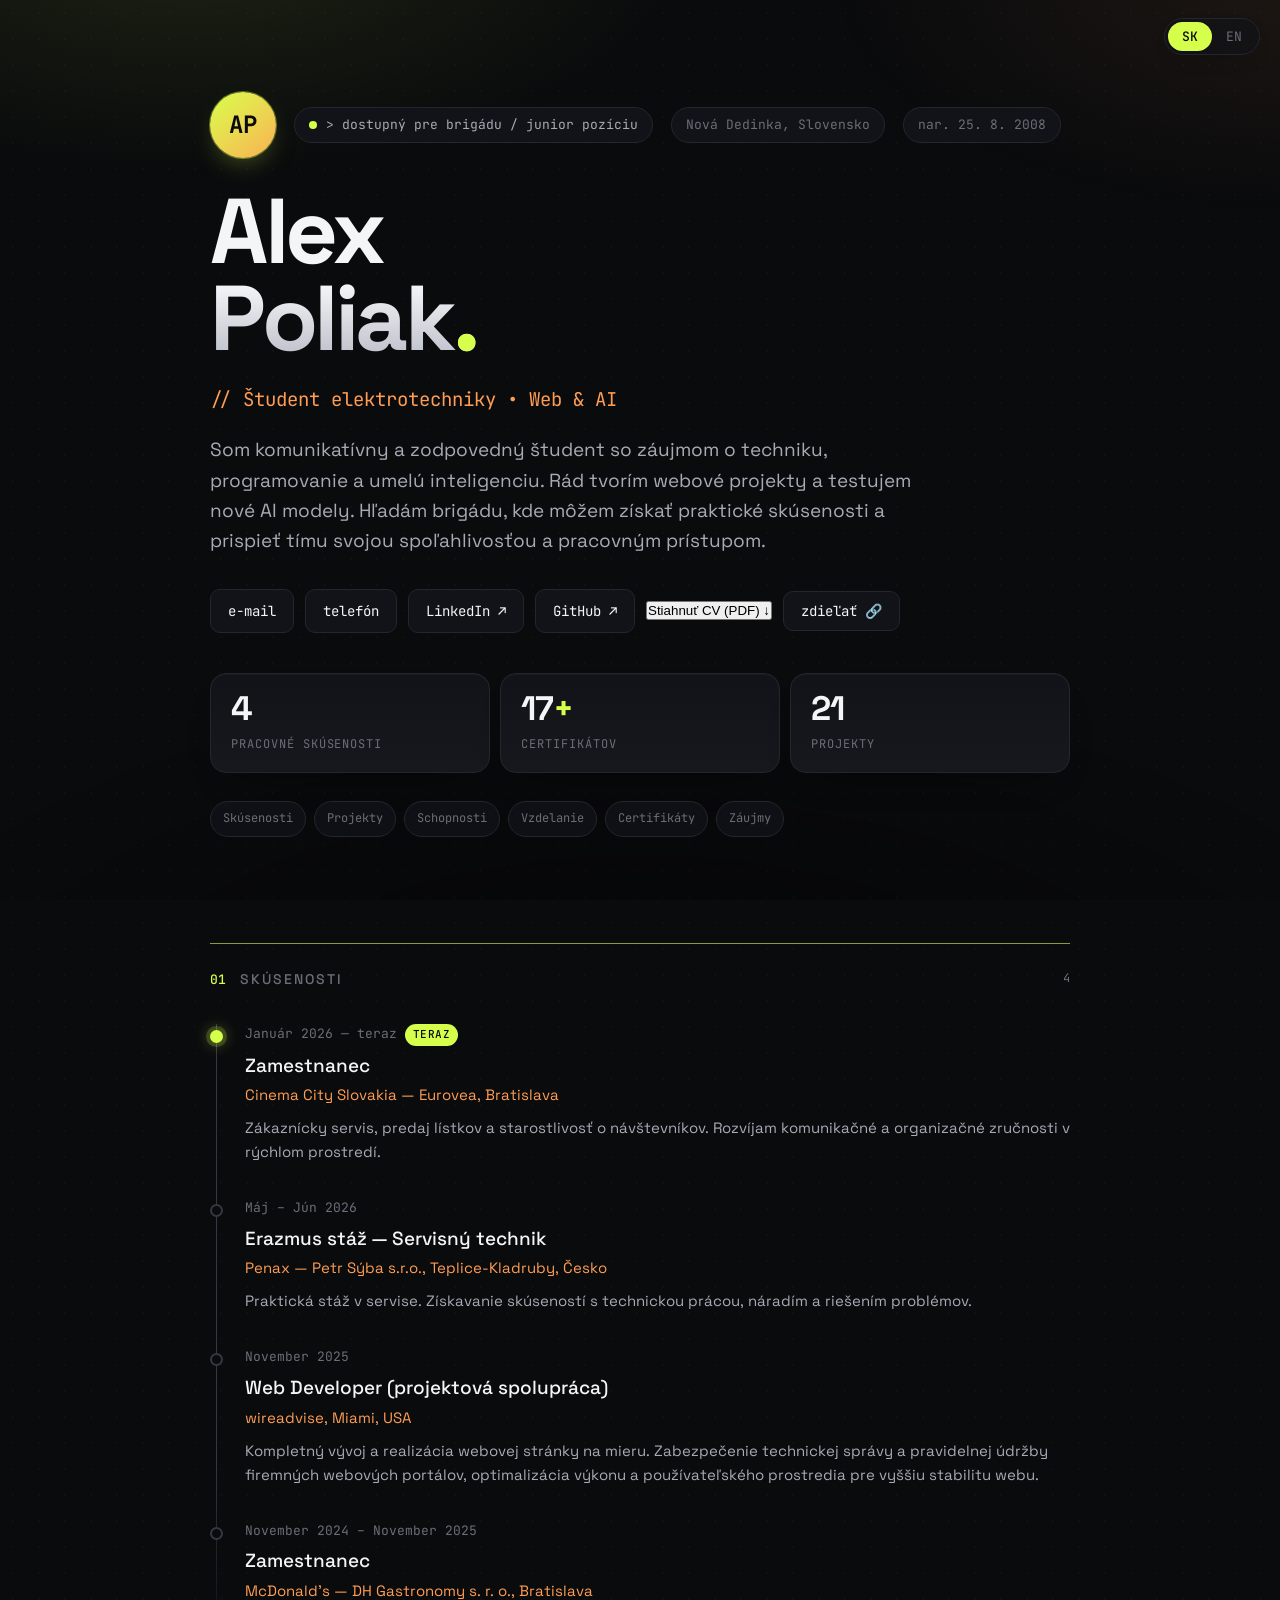
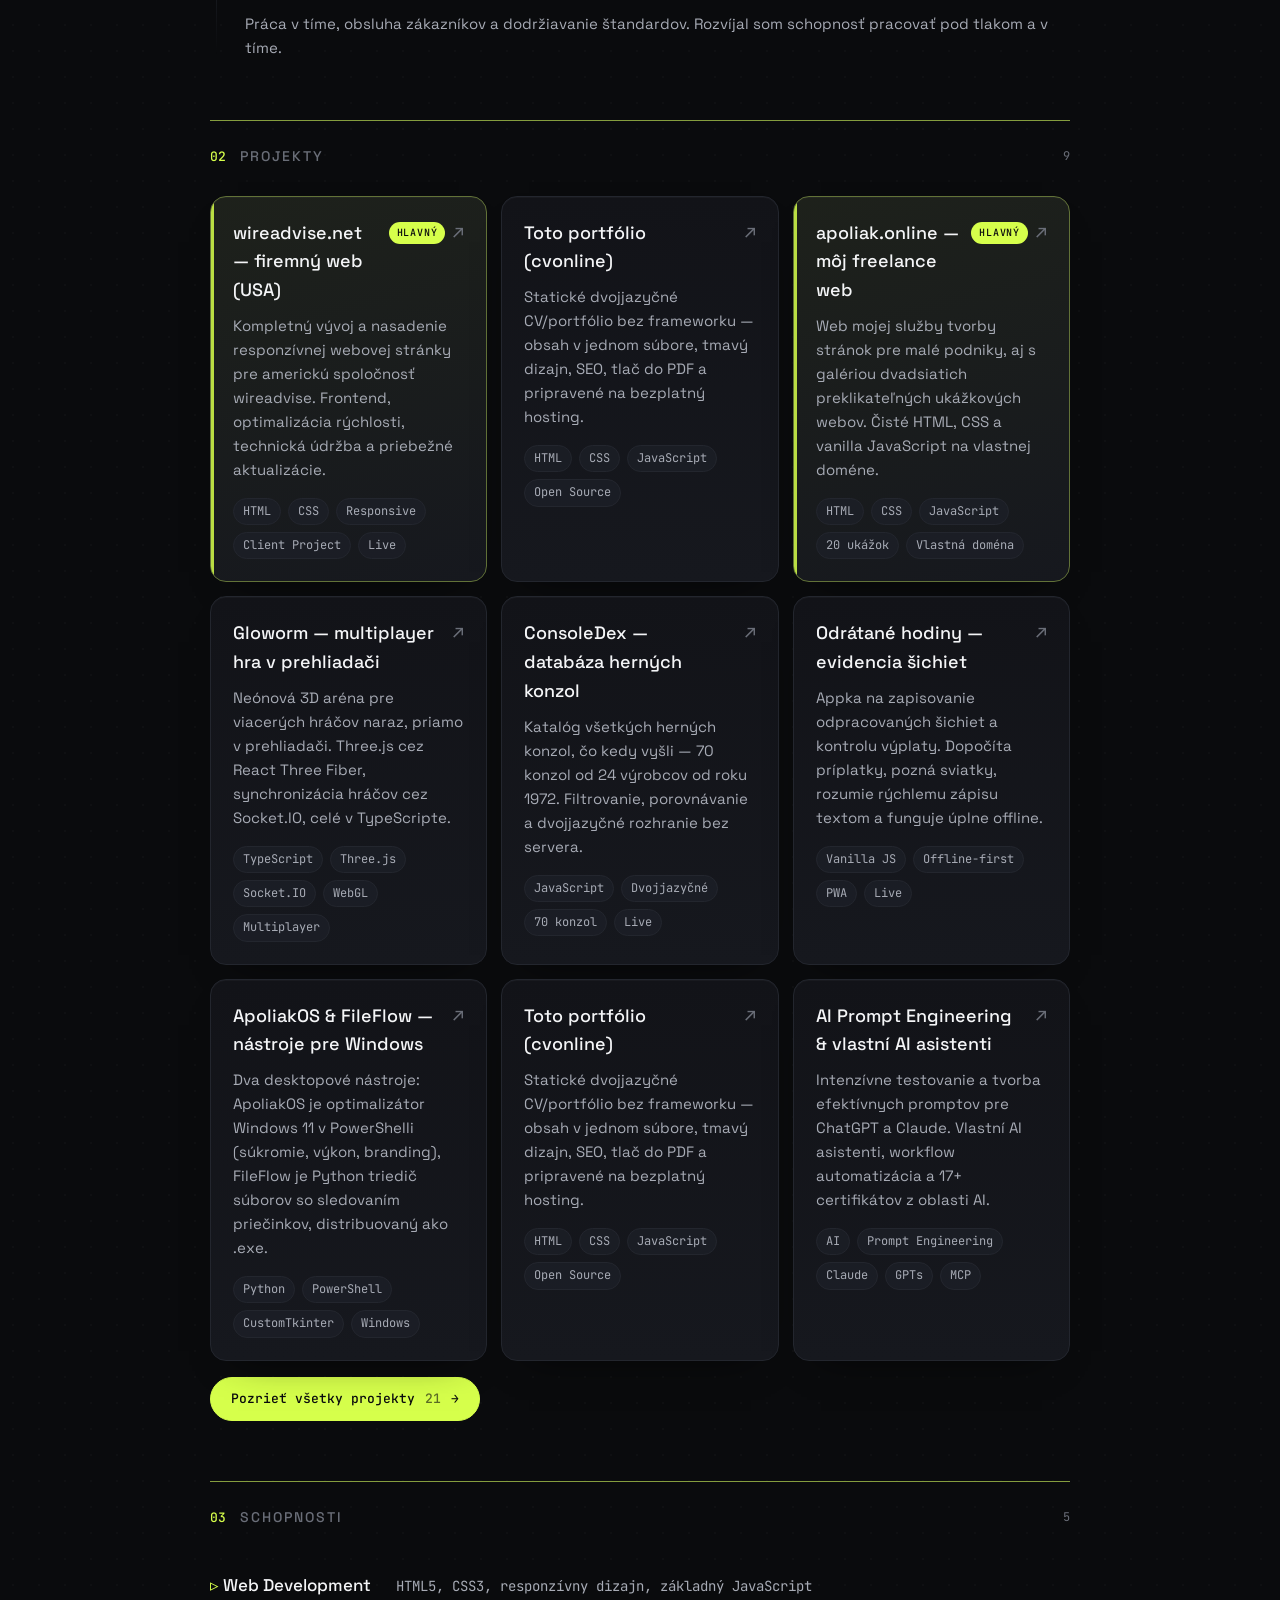
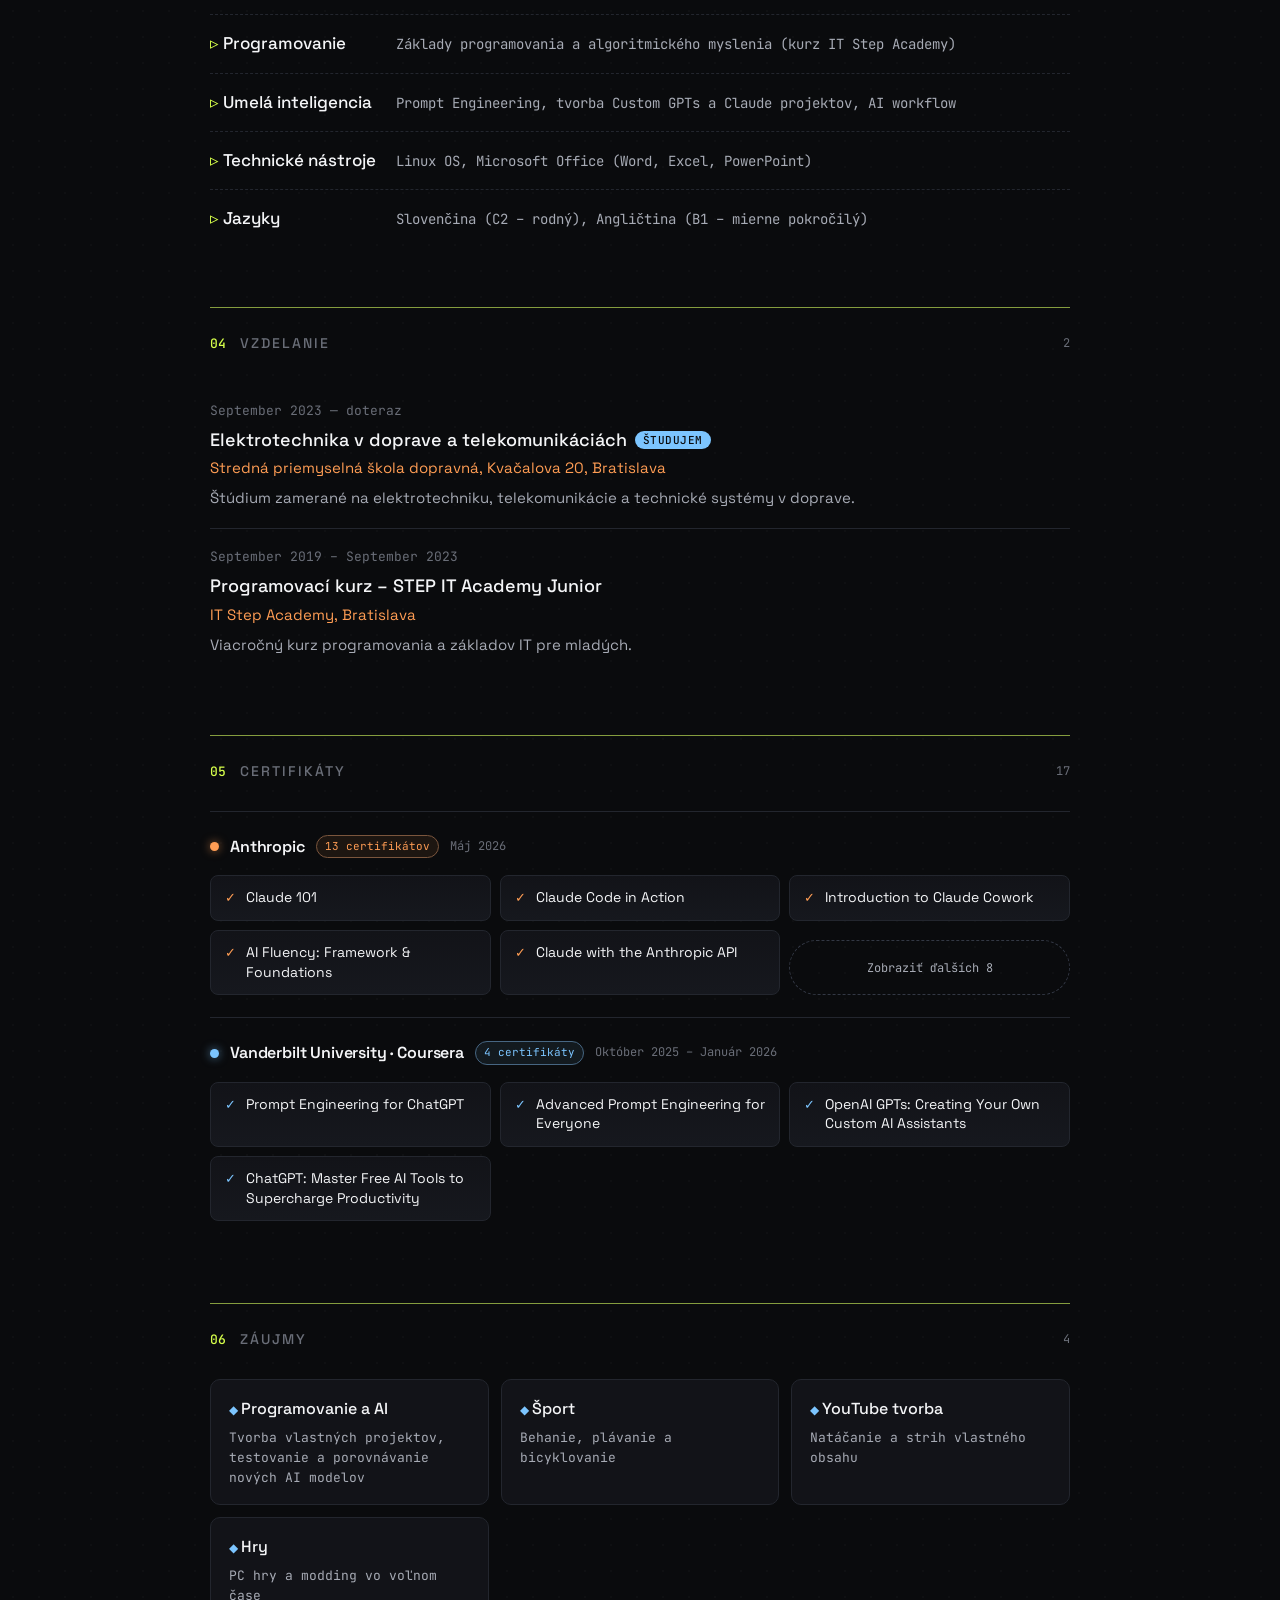
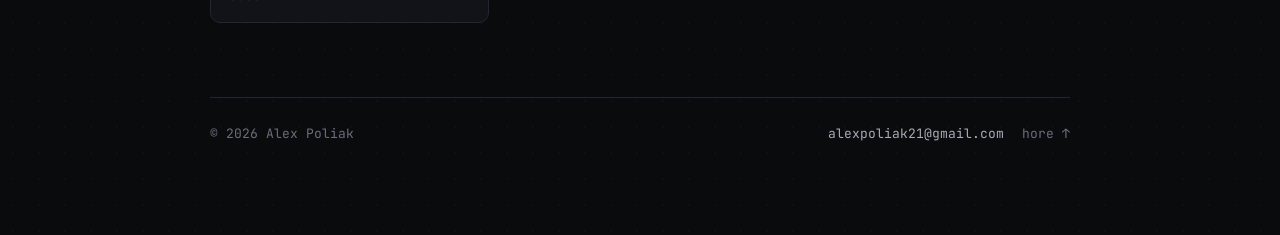
==== commit c39bad6e: "Podstránka so všetkými projektami, scroll animácie a vyčlenený štýl - projekty.html + projects.js: 2" ====
--- a/index.html
+++ b/index.html
@@ -29,502 +29,10 @@
   <link href="https://fonts.googleapis.com/css2?family=Space+Grotesk:wght@400;500;600;700&family=JetBrains+Mono:wght@400;500&display=swap" rel="stylesheet" media="print" onload="this.media='all'">
   <noscript><link href="https://fonts.googleapis.com/css2?family=Space+Grotesk:wght@400;500;600;700&family=JetBrains+Mono:wght@400;500&display=swap" rel="stylesheet"></noscript>
 
-  <style>
-    :root {
-      --bg:        #0a0b0d;
-      --bg-grid:   rgba(255,255,255,0.02);
-      --surface:   #121318;
-      --surface-2: #16181e;
-      --surface-3: #1d2029;
-      --line:      #23262e;
-      --line-2:    #333844;
-      --text:      #f4f5f7;
-      --text-mid:  #a7abb5;
-      --text-dim:  #6a6e78;
-      --accent:    #d6ff4b;
-      --accent-2:  #ff9d54;
-      --accent-3:  #7cc5ff;
-      --glow:      color-mix(in srgb, var(--accent) 55%, transparent);
-      --radius:    16px;
-      --radius-sm: 10px;
-      --radius-xs: 8px;
-      --maxw:      860px;
-      --ease:      cubic-bezier(.22,.61,.36,1);
-      --shadow:    0 1px 0 rgba(255,255,255,.03) inset, 0 18px 40px -28px rgba(0,0,0,.9);
-    }
-
-    * { box-sizing: border-box; margin: 0; padding: 0; }
-    html { scroll-behavior: smooth; }
-    ::selection { background: color-mix(in srgb, var(--accent) 30%, transparent); color: var(--text); }
-
-    body {
-      font-family: 'Space Grotesk', -apple-system, BlinkMacSystemFont, 'Segoe UI', sans-serif;
-      color: var(--text);
-      line-height: 1.6;
-      -webkit-font-smoothing: antialiased;
-      text-rendering: optimizeLegibility;
-      position: relative;
-      min-height: 100vh;
-      background-color: var(--bg);
-      background-image: radial-gradient(var(--bg-grid) 1.3px, transparent 1.3px);
-      background-size: 26px 26px;
-      padding: 0 22px 90px;
-      overflow-x: hidden;
-    }
-    /* atmosféra — jemné akcentové prisvietenie zhora + vinieta zdola */
-    body::before {
-      content: ""; position: fixed; inset: 0; pointer-events: none; z-index: 0;
-      background:
-        radial-gradient(58% 40% at 15% -8%, color-mix(in srgb, var(--accent) 10%, transparent), transparent 70%),
-        radial-gradient(52% 36% at 102% -2%, color-mix(in srgb, var(--accent-2) 8%, transparent), transparent 72%),
-        radial-gradient(90% 60% at 50% 118%, color-mix(in srgb, #000 60%, transparent), transparent 70%);
-    }
-    .wrap { max-width: var(--maxw); margin: 0 auto; position: relative; z-index: 1; }
-    code, .mono { font-family: 'JetBrains Mono', ui-monospace, monospace; }
-
-    .skip {
-      position: absolute; left: -9999px; top: auto; z-index: 50;
-      padding: 10px 16px; background: var(--accent); color: var(--bg);
-      border-radius: var(--radius-xs); font-weight: 600; text-decoration: none;
-    }
-    .skip:focus { left: 16px; top: 16px; outline: 2px solid var(--text); outline-offset: 2px; }
-
-    .toast {
-      position: fixed; left: 50%; bottom: 24px; transform: translateX(-50%) translateY(16px);
-      background: var(--surface-2); border: 1px solid var(--line-2); color: var(--text);
-      padding: 11px 18px; border-radius: 999px; font-family: 'JetBrains Mono', monospace; font-size: 13px;
-      opacity: 0; pointer-events: none; z-index: 50; transition: opacity .22s var(--ease), transform .22s var(--ease);
-      box-shadow: 0 16px 40px -24px rgba(0,0,0,.9);
-    }
-    .toast.show { opacity: 1; transform: translateX(-50%) translateY(0); }
-
-    .jump-nav {
-      display: flex; gap: 8px; flex-wrap: wrap; margin-top: 28px;
-    }
-    .jump-nav a {
-      font-family: 'JetBrains Mono', monospace; font-size: 12px; color: var(--text-dim);
-      text-decoration: none; padding: 7px 12px; border-radius: 999px;
-      border: 1px solid var(--line); background: color-mix(in srgb, var(--surface) 80%, transparent);
-      transition: color .18s var(--ease), border-color .18s var(--ease), background .18s var(--ease);
-    }
-    .jump-nav a:hover, .jump-nav a:focus-visible { color: var(--accent); border-color: color-mix(in srgb, var(--accent) 45%, var(--line)); }
-    .jump-nav a.is-active {
-      color: var(--bg); background: var(--accent); border-color: var(--accent); font-weight: 500;
-    }
-    .jump-nav a:focus-visible { outline: 2px solid var(--accent); outline-offset: 2px; }
-
-    section[id^="section-"] { scroll-margin-top: 20px; }
-
-    .fab-top {
-      position: fixed; right: 20px; bottom: 22px; z-index: 35;
-      width: 44px; height: 44px; border-radius: 50%; border: 1px solid var(--line-2);
-      background: color-mix(in srgb, var(--surface-2) 88%, transparent);
-      color: var(--text-mid); font-size: 18px; cursor: pointer;
-      backdrop-filter: blur(10px); -webkit-backdrop-filter: blur(10px);
-      box-shadow: 0 12px 30px -18px rgba(0,0,0,.9);
-      opacity: 0; transform: translateY(10px); pointer-events: none;
-      transition: opacity .22s var(--ease), transform .22s var(--ease), color .18s var(--ease), border-color .18s var(--ease);
-    }
-    .fab-top.show { opacity: 1; transform: none; pointer-events: auto; }
-    .fab-top:hover { color: var(--accent); border-color: color-mix(in srgb, var(--accent) 45%, var(--line)); }
-    .fab-top:focus-visible { outline: 2px solid var(--accent); outline-offset: 2px; }
-
-    /* scroll-progress prúžok navrchu */
-    .progress {
-      position: fixed; top: 0; left: 0; height: 2px; width: 0%;
-      background: linear-gradient(90deg, var(--accent), var(--accent-2));
-      z-index: 40; transition: width .1s linear; box-shadow: 0 0 12px var(--glow);
-    }
-
-    /* prepínač jazyka */
-    .lang {
-      position: fixed; top: 18px; right: 20px;
-      display: inline-flex; background: color-mix(in srgb, var(--surface) 78%, transparent);
-      border: 1px solid var(--line); border-radius: 999px; padding: 3px; z-index: 30;
-      font-family: 'JetBrains Mono', monospace; font-size: 13px;
-      backdrop-filter: blur(10px); -webkit-backdrop-filter: blur(10px);
-      box-shadow: 0 8px 24px -16px rgba(0,0,0,.8);
-    }
-    .lang button {
-      appearance: none; border: none; background: transparent; color: var(--text-dim);
-      padding: 6px 14px; border-radius: 999px; cursor: pointer;
-      font-family: inherit; font-size: inherit;
-      transition: color .18s var(--ease), background .18s var(--ease);
-    }
-    .lang button:hover { color: var(--text-mid); }
-    .lang button.active { background: var(--accent); color: var(--bg); font-weight: 500; }
-    .lang button:focus-visible { outline: 2px solid var(--accent); outline-offset: 2px; }
-
-    /* nábehy */
-    .rise { opacity: 0; transform: translateY(16px); }
-    .loaded .rise { opacity: 1; transform: none; transition: opacity .7s var(--ease), transform .7s var(--ease); }
-    .loaded .rise.d1 { transition-delay: .05s; }
-    .loaded .rise.d2 { transition-delay: .12s; }
-    .loaded .rise.d3 { transition-delay: .19s; }
-    .loaded .rise.d4 { transition-delay: .26s; }
-    .loaded .rise.d5 { transition-delay: .33s; }
-    .reveal { opacity: 0; transform: translateY(24px); transition: opacity .6s var(--ease), transform .6s var(--ease); }
-    .reveal.in { opacity: 1; transform: none; }
-    /* núdzová poistka: ak animácie z akéhokoľvek dôvodu nenabehnú, JS pridá .force a všetko sa zobrazí */
-    body.force .rise, body.force .reveal { opacity: 1 !important; transform: none !important; }
-
-    /* hero */
-    .hero { padding: 92px 0 46px; }
-    .hero-top { display: flex; align-items: center; gap: 18px; margin-bottom: 30px; flex-wrap: wrap; }
-    .avatar {
-      width: 66px; height: 66px; border-radius: 50%;
-      object-fit: cover; border: 1px solid var(--line-2);
-      background: var(--surface-2); flex-shrink: 0;
-    }
-    /* monogram fallback keď nie je fotka */
-    .monogram {
-      width: 66px; height: 66px; border-radius: 50%; flex-shrink: 0;
-      display: grid; place-items: center;
-      font-family: 'JetBrains Mono', monospace; font-weight: 700; font-size: 24px;
-      color: var(--bg); letter-spacing: -0.02em;
-      background: linear-gradient(140deg, var(--accent), color-mix(in srgb, var(--accent-2) 80%, var(--accent)));
-      box-shadow: 0 0 0 1px color-mix(in srgb, var(--accent) 40%, transparent), 0 12px 30px -14px var(--glow);
-    }
-    .status {
-      display: inline-flex; align-items: center; gap: 9px;
-      font-family: 'JetBrains Mono', monospace; font-size: 13px; color: var(--text-mid);
-      background: var(--surface); border: 1px solid var(--line);
-      padding: 7px 14px; border-radius: 999px;
-    }
-    .dot { width: 8px; height: 8px; border-radius: 50%; background: var(--text-dim); }
-    .dot.on { background: var(--accent); box-shadow: 0 0 0 0 var(--accent); animation: pulse 2.4s infinite; }
-    @keyframes pulse {
-      0%   { box-shadow: 0 0 0 0 var(--glow); }
-      70%  { box-shadow: 0 0 0 9px transparent; }
-      100% { box-shadow: 0 0 0 0 transparent; }
-    }
-
-    .hero h1 {
-      font-size: clamp(48px, 9.4vw, 92px);
-      font-weight: 700; line-height: 0.95; letter-spacing: -0.038em;
-      color: var(--text); /* bezpečný základ — text je viditeľný vždy */
-    }
-    /* gradientový nadpis len tam, kde ho prehliadač naozaj vie (bez color-mix, nech nič nezneviditeľní) */
-    @supports ((-webkit-background-clip: text) or (background-clip: text)) {
-      .hero h1 {
-        background: linear-gradient(180deg, #f4f5f7 55%, #b9bdc7);
-        -webkit-background-clip: text; background-clip: text;
-        -webkit-text-fill-color: transparent; color: transparent;
-      }
-    }
-    .hero h1 .accent {
-      -webkit-text-fill-color: var(--accent); color: var(--accent);
-    }
-    .hero .role {
-      font-family: 'JetBrains Mono', monospace;
-      font-size: clamp(15px, 2.4vw, 19px); color: var(--accent-2); margin-top: 22px;
-    }
-    .hero .bio { font-size: clamp(16px, 2.6vw, 19px); color: var(--text-mid); max-width: 60ch; margin-top: 20px; }
-
-    .links { display: flex; gap: 11px; margin-top: 32px; flex-wrap: wrap; align-items: center; }
-    .links a {
-      font-family: 'JetBrains Mono', monospace; font-size: 14px;
-      padding: 10px 17px; background: var(--surface); border: 1px solid var(--line);
-      border-radius: var(--radius-sm); color: var(--text); text-decoration: none;
-      transition: border-color .18s var(--ease), color .18s var(--ease), transform .18s var(--ease), background .18s var(--ease);
-    }
-    .links a:hover { border-color: var(--accent); color: var(--accent); transform: translateY(-2px); }
-    .links a:focus-visible { outline: 2px solid var(--accent); outline-offset: 2px; }
-    .links .share-link {
-      appearance: none; font-family: 'JetBrains Mono', monospace; font-size: 14px;
-      padding: 10px 17px; background: var(--surface); border: 1px solid var(--line);
-      border-radius: var(--radius-sm); color: var(--text); cursor: pointer;
-      transition: border-color .18s var(--ease), color .18s var(--ease), transform .18s var(--ease);
-    }
-    .links .share-link:hover { border-color: var(--accent-3); color: var(--accent-3); transform: translateY(-2px); }
-    .links .share-link:focus-visible { outline: 2px solid var(--accent); outline-offset: 2px; }
-    .links a.cv {
-      background: var(--accent); color: var(--bg); border-color: var(--accent); font-weight: 500;
-      box-shadow: 0 12px 30px -16px var(--glow);
-    }
-    .links a.cv:hover { color: var(--bg); filter: brightness(1.06); transform: translateY(-2px); }
-
-    /* highlights — štatistiky z dát */
-    .stats {
-      display: grid; grid-template-columns: repeat(3, 1fr); gap: 10px; margin-top: 40px;
-    }
-    .stat {
-      background: linear-gradient(180deg, var(--surface), var(--surface-2));
-      border: 1px solid var(--line); border-radius: var(--radius); padding: 18px 20px;
-      box-shadow: var(--shadow);
-    }
-    .stat-num {
-      font-size: clamp(26px, 5vw, 34px); font-weight: 700; letter-spacing: -0.03em; line-height: 1;
-      color: var(--text);
-    }
-    .stat-num .plus { color: var(--accent); }
-    .stat-label {
-      font-family: 'JetBrains Mono', monospace; font-size: 12px; color: var(--text-dim);
-      text-transform: uppercase; letter-spacing: 0.08em; margin-top: 9px;
-    }
-
-    /* sekcie */
-    section { padding-top: 60px; }
-    .sec-head {
-      display: flex; align-items: baseline; gap: 14px; margin-bottom: 28px;
-      border-top: 1px solid var(--line); padding-top: 24px;
-    }
-    .sec-num { font-family: 'JetBrains Mono', monospace; font-size: 13px; color: var(--accent); font-weight: 500; }
-    .sec-title {
-      font-size: 14px; font-weight: 500; letter-spacing: 0.14em;
-      text-transform: uppercase; color: var(--text-dim);
-    }
-    .sec-count {
-      margin-left: auto; font-family: 'JetBrains Mono', monospace; font-size: 12px;
-      color: var(--text-dim); align-self: center;
-    }
-
-    /* skúsenosti — časová os */
-    .timeline { position: relative; }
-    .timeline::before {
-      content: ""; position: absolute; left: 6px; top: 6px; bottom: 6px; width: 1px;
-      background: linear-gradient(var(--line-2), var(--line-2) 70%, transparent);
-    }
-    .exp { display: grid; grid-template-columns: 13px 1fr; gap: 22px; padding: 6px 0 28px; }
-    .exp:last-child { padding-bottom: 0; }
-    .exp-mark {
-      width: 13px; height: 13px; border-radius: 50%; margin-top: 6px;
-      background: var(--bg); border: 2px solid var(--line-2); position: relative; z-index: 1;
-      transition: border-color .22s var(--ease), box-shadow .22s var(--ease);
-    }
-    .exp:hover .exp-mark { border-color: var(--accent); box-shadow: 0 0 0 4px color-mix(in srgb, var(--accent) 14%, transparent); }
-    .exp.is-current .exp-mark {
-      border-color: var(--accent); background: var(--accent);
-      box-shadow: 0 0 0 4px color-mix(in srgb, var(--accent) 18%, transparent), 0 0 16px var(--glow);
-    }
-    .exp-now {
-      display: inline-block; margin-left: 8px; font-family: 'JetBrains Mono', monospace; font-size: 11px;
-      color: var(--bg); background: var(--accent); padding: 2px 8px; border-radius: 999px; font-weight: 500;
-      vertical-align: middle; letter-spacing: 0.04em; text-transform: uppercase;
-    }
-    .edu.is-current .edu-title::after {
-      content: attr(data-now); margin-left: 8px; font-family: 'JetBrains Mono', monospace; font-size: 11px;
-      color: var(--bg); background: var(--accent-3); padding: 2px 8px; border-radius: 999px; font-weight: 500;
-      vertical-align: middle; letter-spacing: 0.04em; text-transform: uppercase;
-    }
-    .exp-when { font-family: 'JetBrains Mono', monospace; font-size: 13px; color: var(--text-dim); }
-    .exp-title { font-size: 19px; font-weight: 500; margin-top: 5px; }
-    .exp-company { color: var(--accent-2); font-size: 15px; margin: 2px 0 9px; }
-    .exp-desc { color: var(--text-mid); font-size: 15px; }
-
-    /* projekty */
-    .grid { display: grid; grid-template-columns: repeat(auto-fit, minmax(248px, 1fr)); gap: 14px; }
-    .project {
-      position: relative; background: linear-gradient(180deg, var(--surface), var(--surface-2));
-      border: 1px solid var(--line); box-shadow: var(--shadow);
-      border-radius: var(--radius); padding: 22px; text-decoration: none; color: inherit;
-      overflow: hidden; transition: border-color .22s var(--ease), transform .22s var(--ease), box-shadow .22s var(--ease);
-    }
-    .project::after {
-      content: ""; position: absolute; inset: 0; pointer-events: none; opacity: 0;
-      background: radial-gradient(80% 60% at 100% 0%, color-mix(in srgb, var(--accent) 8%, transparent), transparent 60%);
-      transition: opacity .28s var(--ease);
-    }
-    .project::before {
-      content: ""; position: absolute; left: 0; top: 0; bottom: 0; width: 3px;
-      background: var(--accent); transform: scaleY(0); transform-origin: top;
-      transition: transform .28s var(--ease);
-    }
-    .project.featured {
-      border-color: color-mix(in srgb, var(--accent) 35%, var(--line));
-      background: linear-gradient(165deg, color-mix(in srgb, var(--accent) 6%, var(--surface)), var(--surface-2));
-    }
-    .project.featured::before { transform: scaleY(1); opacity: .85; }
-    .project-badge {
-      font-family: 'JetBrains Mono', monospace; font-size: 10px; letter-spacing: 0.08em;
-      text-transform: uppercase; color: var(--bg); background: var(--accent);
-      padding: 3px 8px; border-radius: 999px; font-weight: 500; flex-shrink: 0;
-    }
-    .project:hover { border-color: var(--line-2); transform: translateY(-4px); box-shadow: 0 1px 0 rgba(255,255,255,.04) inset, 0 26px 50px -30px rgba(0,0,0,.9); }
-    .project:hover::before { transform: scaleY(1); }
-    .project:hover::after { opacity: 1; }
-    .project:focus-visible { outline: 2px solid var(--accent); outline-offset: 2px; }
-    .project-head { display: flex; justify-content: space-between; align-items: flex-start; gap: 12px; position: relative; }
-    .project-head-right { display: inline-flex; align-items: center; gap: 8px; flex-shrink: 0; }
-    .project-title { font-size: 18px; font-weight: 500; }
-    .project-arrow { font-family: 'JetBrains Mono', monospace; color: var(--text-dim); font-size: 18px; transition: color .22s var(--ease), transform .22s var(--ease); }
-    .project:hover .project-arrow { color: var(--accent); transform: translate(3px,-3px); }
-    .project-desc { color: var(--text-mid); font-size: 15px; margin-top: 9px; position: relative; }
-    .project-tags { display: flex; gap: 7px; flex-wrap: wrap; margin-top: 16px; position: relative; }
-    .project-tags span {
-      font-family: 'JetBrains Mono', monospace; font-size: 12px; color: var(--text-mid);
-      background: color-mix(in srgb, var(--surface-3) 70%, transparent); border: 1px solid var(--line);
-      padding: 3px 9px; border-radius: 999px;
-    }
-
-    /* schopnosti */
-    .skill-rows { display: flex; flex-direction: column; }
-    .skill {
-      display: flex; align-items: baseline; gap: 16px; padding: 15px 0;
-      border-top: 1px dashed var(--line); transition: padding-left .2s var(--ease);
-    }
-    .skill:first-child { border-top: none; }
-    .skill:hover { padding-left: 6px; }
-    .skill-name { font-size: 17px; font-weight: 500; min-width: 170px; }
-    .skill-name::before { content: "▹ "; color: var(--accent); }
-    .skill-detail { font-family: 'JetBrains Mono', monospace; font-size: 14px; color: var(--text-mid); }
-
-    /* záujmy */
-    .interest-grid { display: grid; grid-template-columns: repeat(auto-fit, minmax(210px, 1fr)); gap: 12px; }
-    .interest {
-      padding: 16px 18px; border: 1px solid var(--line); border-radius: var(--radius-sm);
-      background: var(--surface); transition: border-color .2s var(--ease), transform .2s var(--ease);
-    }
-    .interest:hover { border-color: color-mix(in srgb, var(--accent-3) 45%, var(--line)); transform: translateY(-2px); }
-    .interest-name { font-size: 16px; font-weight: 500; }
-    .interest-name::before { content: "◆ "; color: var(--accent-3); font-size: 12px; }
-    .interest-detail { font-family: 'JetBrains Mono', monospace; font-size: 13px; color: var(--text-mid); margin-top: 6px; line-height: 1.55; }
-
-    /* vzdelanie */
-    .edu { padding: 18px 0; border-top: 1px solid var(--line); }
-    .edu:first-child { border-top: none; }
-    .edu-when { font-family: 'JetBrains Mono', monospace; font-size: 13px; color: var(--text-dim); }
-    .edu-title { font-size: 18px; font-weight: 500; margin-top: 4px; }
-    .edu-place { color: var(--accent-2); font-size: 15px; margin: 2px 0 6px; }
-    .edu-desc { color: var(--text-mid); font-size: 15px; }
-
-    /* certifikáty — zoskupené podľa vydavateľa */
-    .cert-group { padding: 22px 0; border-top: 1px solid var(--line); }
-    .cert-group:first-child { border-top: none; padding-top: 4px; }
-    .cert-group-head { display: flex; align-items: center; gap: 11px; margin-bottom: 16px; flex-wrap: wrap; }
-    .cert-issuer-dot { width: 9px; height: 9px; border-radius: 50%; background: var(--cg, var(--accent)); box-shadow: 0 0 10px color-mix(in srgb, var(--cg, var(--accent)) 60%, transparent); }
-    .cert-issuer { font-size: 16px; font-weight: 600; letter-spacing: -0.01em; }
-    .cert-when { font-family: 'JetBrains Mono', monospace; font-size: 12px; color: var(--text-dim); }
-    .cert-badge {
-      font-family: 'JetBrains Mono', monospace; font-size: 11px; color: var(--cg, var(--accent));
-      border: 1px solid color-mix(in srgb, var(--cg, var(--accent)) 40%, var(--line));
-      background: color-mix(in srgb, var(--cg, var(--accent)) 8%, transparent);
-      padding: 2px 8px; border-radius: 999px;
-    }
-    .cert-chips { display: grid; grid-template-columns: repeat(auto-fill, minmax(230px, 1fr)); gap: 9px; }
-    .cert-chip {
-      display: flex; align-items: flex-start; gap: 10px;
-      background: linear-gradient(180deg, var(--surface), var(--surface-2));
-      border: 1px solid var(--line); border-radius: var(--radius-xs); padding: 12px 14px;
-      transition: border-color .2s var(--ease), transform .2s var(--ease);
-    }
-    .cert-chip.is-hidden { display: none; }
-    .cert-group.is-expanded .cert-chip.is-hidden { display: flex; }
-    .cert-chip:hover { border-color: color-mix(in srgb, var(--cg, var(--accent)) 55%, var(--line)); transform: translateY(-2px); }
-    a.cert-chip { text-decoration: none; color: inherit; cursor: pointer; }
-    a.cert-chip:hover .cert-name { color: var(--cg, var(--accent)); }
-    .cert-more {
-      margin-top: 10px; appearance: none; border: 1px dashed var(--line-2); background: transparent;
-      color: var(--text-mid); font-family: 'JetBrains Mono', monospace; font-size: 12px;
-      padding: 8px 14px; border-radius: 999px; cursor: pointer;
-      transition: color .18s var(--ease), border-color .18s var(--ease), background .18s var(--ease);
-    }
-    .cert-more:hover { color: var(--accent); border-color: color-mix(in srgb, var(--accent) 45%, var(--line)); background: color-mix(in srgb, var(--accent) 6%, transparent); }
-    .cert-more:focus-visible { outline: 2px solid var(--accent); outline-offset: 2px; }
-    .cert-tick { color: var(--cg, var(--accent)); font-family: 'JetBrains Mono', monospace; font-size: 13px; line-height: 1.5; flex-shrink: 0; }
-    .cert-name { font-size: 14px; color: var(--text); line-height: 1.4; }
-
-    /* pätička */
-    footer {
-      margin-top: 74px; padding-top: 26px; border-top: 1px solid var(--line);
-      font-family: 'JetBrains Mono', monospace; font-size: 13px; color: var(--text-dim);
-      display: flex; justify-content: space-between; align-items: center; gap: 12px; flex-wrap: wrap;
-    }
-    footer a { color: var(--text-mid); text-decoration: none; transition: color .18s var(--ease); }
-    footer a:hover { color: var(--accent); }
-    .to-top {
-      display: inline-flex; align-items: center; gap: 7px; cursor: pointer;
-      background: none; border: none; font: inherit; color: var(--text-dim);
-    }
-    .to-top:hover { color: var(--accent); }
-
-    @media (max-width: 560px) {
-      .stats { grid-template-columns: 1fr 1fr; }
-      .stats .stat:nth-child(3) { grid-column: 1 / -1; }
-      .skill { flex-direction: column; gap: 4px; }
-      .skill-name { min-width: 0; }
-      .hero { padding-top: 80px; }
-    }
-
-    @media (prefers-reduced-motion: reduce) {
-      html { scroll-behavior: auto; }
-      *, *::before, *::after { animation: none !important; transition: none !important; }
-      .rise, .reveal { opacity: 1 !important; transform: none !important; }
-    }
-
-    /* tlač / uloženie do PDF cez prehliadač */
-    /* ---- tlač do PDF ----------------------------------------------------
-       Nie holý text: paleta sa len preloží do tlačovej verzie (akcenty stmavené,
-       aby boli na bielom čitateľné) a zvyšok dizajnu — monogram, čísla sekcií,
-       badge, karty, časová os — ostáva tak, ako ho vidno na webe. */
-    @page { margin: 14mm 13mm; }
-    @media print {
-      /* !important je tu nutné: render() zapisuje --accent/-2/-3 z content.js
-         priamo do inline style na <html>, čo by tlačovú paletu inak prebilo
-         a akcenty by ostali svetlé (na bielom nečitateľné). */
-      :root {
-        --bg: #ffffff !important; --surface: #ffffff !important; --surface-2: #ffffff !important; --surface-3: #f4f4f2 !important;
-        --line: #d9dbd6 !important; --line-2: #c2c5be !important;
-        --text: #14161a !important; --text-mid: #4a4e57 !important; --text-dim: #71757e !important;
-        --accent: #4f6b00 !important; --accent-2: #a8500a !important; --accent-3: #14618f !important;
-        --glow: transparent !important;
-        --shadow: none !important;
-      }
-      html, body {
-        background: #fff !important; background-image: none !important;
-        color: var(--text); padding: 0; font-size: 10.5pt;
-        -webkit-print-color-adjust: exact; print-color-adjust: exact;
-      }
-      body::before, .lang, .progress, .to-top, .fab-top, .jump-nav, .toast,
-      .cert-more, .share-link, .print-cv, .skip { display: none !important; }
-      .cert-chip.is-hidden { display: flex !important; }
-      .wrap { max-width: 100%; }
-      .reveal, .rise { opacity: 1 !important; transform: none !important; animation: none !important; }
-      .stat-val { opacity: 1 !important; }
-
-      /* hlavička na jednu stranu, meno nezalomené na dva riadky zbytočne */
-      .hero { padding: 0 0 10px !important; }
-      .hero h1 { -webkit-text-fill-color: var(--text); color: var(--text); font-size: 30pt; line-height: 1.05; }
-      .hero h1 .accent { -webkit-text-fill-color: var(--accent); color: var(--accent); }
-      .bio { font-size: 10.5pt; margin-top: 12px; max-width: 100%; }
-      .monogram { width: 54px; height: 54px; font-size: 20px; box-shadow: none; }
-      .dot { animation: none !important; box-shadow: none !important; }
-      .links { margin-top: 16px; gap: 8px; }
-      .links a { border-color: var(--line); color: var(--text); padding: 5px 10px; }
-
-      /* kompaktnejšie rozostupy — na papieri nie je dôvod na vzduch ako na webe */
-      section { padding-top: 26px; }
-      .sec-head { margin-bottom: 12px; }
-      .exp { padding: 4px 0 14px; gap: 16px; }
-      .cert-group { padding: 12px 0; }
-      .skill { padding: 8px 0; }
-      .stats { margin-top: 18px; padding: 12px 0; }
-      .stat-num { font-size: 22pt; }
-
-      /* karty a bloky bez tieňov, s tlačovým rámikom */
-      .project, .status, .stat, .cert-chip, .interest, .cert-group {
-        box-shadow: none !important; background: #fff !important;
-      }
-      .project::before, .project::after { display: none !important; }
-
-      /* nič sa nesmie roztrhnúť cez zlom strany */
-      section, .exp, .project, .edu, .skill, .interest, .cert-group, .stats {
-        break-inside: avoid; page-break-inside: avoid;
-      }
-      .sec-head { break-after: avoid; page-break-after: avoid; }
-
-      /* odkazy: adresu vypíšeme za text, inak je v papierovej verzii stratená */
-      a[href^="http"]::after {
-        content: " (" attr(href) ")";
-        font-family: 'JetBrains Mono', monospace; font-size: 8pt; color: var(--text-dim); word-break: break-all;
-      }
-      .links a[href^="http"]::after, .jump-nav a::after, .cert-chip::after { content: none; }
-    }
-  </style>
+  <link rel="stylesheet" href="style.css">
 </head>
 <body>
   <a class="skip" href="#app">Preskočiť na obsah / Skip to content</a>
-  <div class="progress" id="progress" aria-hidden="true"></div>
   <div class="toast" id="toast" role="status" aria-live="polite"></div>
 
   <button type="button" class="fab-top" id="fab-top" aria-label="Späť hore / Back to top" title="Späť hore / Back to top">&#8593;</button>
@@ -775,6 +283,13 @@
               + '<span class="sec-title">' + esc(t(cfg.label, lang)) + '</span>'
               + '<span class="sec-count">' + items.length + '</span></div>';
         html += renderSection(key, items);
+        // voliteľný odkaz pod sekciou (napr. "Pozrieť všetky projekty")
+        if (cfg.more && cfg.more.url) {
+          html += '<a class="all-projects" href="' + esc(safeUrl(cfg.more.url)) + '">'
+                + esc(t(cfg.more.label, lang))
+                + (cfg.more.count ? '<span class="n">' + esc(String(cfg.more.count)) + '</span>' : '')
+                + ' &#8594;</a>';
+        }
         html += '</section>';
       });
 
@@ -822,7 +337,10 @@
     function renderStats() {
       var cells = [];
       var exp = (D.experience || []).length;
-      var proj = (D.projects || []).length;
+      // na hlavnej je len výber projektov — počítadlo hlási skutočný počet
+      // z podstránky (sections.projects.more.count), ak je nastavený
+      var projMore = ((D.sections || {}).projects || {}).more || {};
+      var proj = projMore.count || (D.projects || []).length;
       var certs = (D.certificates || []).length;
       if (exp)  cells.push({ n: exp, label: lang === 'sk' ? 'Pracovné skúsenosti' : 'Work experiences' });
       if (certs) cells.push({ n: certs, plus: true, label: lang === 'sk' ? 'Certifikátov' : 'Certificates' });
@@ -967,7 +485,15 @@
       io = new IntersectionObserver(function (entries) {
         entries.forEach(function (e) { if (e.isIntersecting) { e.target.classList.add('in'); io.unobserve(e.target); } });
       }, { threshold: 0.12 });
-      document.querySelectorAll('.reveal').forEach(function (el) { io.observe(el); });
+      document.querySelectorAll('.reveal').forEach(function (el) {
+        // položkám v sekcii dáme poradie, aby po odhalení prilietali jedna po druhej
+        var kids = el.querySelectorAll('.exp, .project, .skill, .edu, .cert-group, .interest');
+        Array.prototype.forEach.call(kids, function (k, i) {
+          k.classList.add('r-item');
+          k.style.setProperty('--i', i);
+        });
+        io.observe(el);
+      });
     }
 
     function observeScrollSpy() {
@@ -1029,12 +555,9 @@
       statsIO.observe(box);
     }
 
-    // scroll-progress + plávajúce tlačidlo hore
+    // plávajúce tlačidlo hore
     function onScroll() {
       var st = document.documentElement.scrollTop || document.body.scrollTop;
-      var h = (document.documentElement.scrollHeight - document.documentElement.clientHeight) || 1;
-      var p = Math.min(100, Math.max(0, (st / h) * 100));
-      var bar = document.getElementById('progress'); if (bar) bar.style.width = p + '%';
       var fab = document.getElementById('fab-top');
       if (fab) fab.classList.toggle('show', st > 420);
     }
@@ -1136,7 +659,9 @@
       // (zaseknuté animácie, starý prehliadač...), zobraz všetko natvrdo
       setTimeout(function () {
         var stuck = false;
-        document.querySelectorAll('.rise, .reveal').forEach(function (el) {
+        // kontrolujeme aj položky vnútri sekcií (.r-item) — sekcia môže byť
+        // odhalená, ale jej obsah zaseknutý na opacity 0
+        document.querySelectorAll('.rise, .reveal, .r-item').forEach(function (el) {
           var r = el.getBoundingClientRect();
           var inView = r.top < window.innerHeight && r.bottom > 0;
           if (inView && getComputedStyle(el).opacity === '0') stuck = true;
--- a/style.css
+++ b/style.css
@@ -0,0 +1,632 @@
+/* ============================================================================
+   style.css — dizajnový systém portfólia Alexa Poliaka
+   Zdieľa ho index.html (životopis) aj projekty.html (všetky GitHub projekty).
+   Farby --accent / --accent-2 / --accent-3 sem zapisuje render() z content.js.
+   ============================================================================ */
+
+:root {
+  --bg:        #0a0b0d;
+  --bg-grid:   rgba(255,255,255,0.02);
+  --surface:   #121318;
+  --surface-2: #16181e;
+  --surface-3: #1d2029;
+  --line:      #23262e;
+  --line-2:    #333844;
+  --text:      #f4f5f7;
+  --text-mid:  #a7abb5;
+  --text-dim:  #6a6e78;
+  --accent:    #d6ff4b;
+  --accent-2:  #ff9d54;
+  --accent-3:  #7cc5ff;
+  --glow:      color-mix(in srgb, var(--accent) 55%, transparent);
+  --radius:    16px;
+  --radius-sm: 10px;
+  --radius-xs: 8px;
+  --maxw:      860px;
+  --ease:      cubic-bezier(.22,.61,.36,1);
+  --shadow:    0 1px 0 rgba(255,255,255,.03) inset, 0 18px 40px -28px rgba(0,0,0,.9);
+}
+
+* { box-sizing: border-box; margin: 0; padding: 0; }
+html { scroll-behavior: smooth; }
+::selection { background: color-mix(in srgb, var(--accent) 30%, transparent); color: var(--text); }
+
+body {
+  font-family: 'Space Grotesk', -apple-system, BlinkMacSystemFont, 'Segoe UI', sans-serif;
+  color: var(--text);
+  line-height: 1.6;
+  -webkit-font-smoothing: antialiased;
+  text-rendering: optimizeLegibility;
+  position: relative;
+  min-height: 100vh;
+  background-color: var(--bg);
+  background-image: radial-gradient(var(--bg-grid) 1.3px, transparent 1.3px);
+  background-size: 26px 26px;
+  padding: 0 22px 90px;
+  overflow-x: hidden;
+}
+/* atmosféra — jemné akcentové prisvietenie zhora + vinieta zdola */
+body::before {
+  content: ""; position: fixed; inset: 0; pointer-events: none; z-index: 0;
+  background:
+    radial-gradient(58% 40% at 15% -8%, color-mix(in srgb, var(--accent) 10%, transparent), transparent 70%),
+    radial-gradient(52% 36% at 102% -2%, color-mix(in srgb, var(--accent-2) 8%, transparent), transparent 72%),
+    radial-gradient(90% 60% at 50% 118%, color-mix(in srgb, #000 60%, transparent), transparent 70%);
+}
+.wrap { max-width: var(--maxw); margin: 0 auto; position: relative; z-index: 1; }
+code, .mono { font-family: 'JetBrains Mono', ui-monospace, monospace; }
+
+.skip {
+  position: absolute; left: -9999px; top: auto; z-index: 50;
+  padding: 10px 16px; background: var(--accent); color: var(--bg);
+  border-radius: var(--radius-xs); font-weight: 600; text-decoration: none;
+}
+.skip:focus { left: 16px; top: 16px; outline: 2px solid var(--text); outline-offset: 2px; }
+
+.toast {
+  position: fixed; left: 50%; bottom: 24px; transform: translateX(-50%) translateY(16px);
+  background: var(--surface-2); border: 1px solid var(--line-2); color: var(--text);
+  padding: 11px 18px; border-radius: 999px; font-family: 'JetBrains Mono', monospace; font-size: 13px;
+  opacity: 0; pointer-events: none; z-index: 50; transition: opacity .22s var(--ease), transform .22s var(--ease);
+  box-shadow: 0 16px 40px -24px rgba(0,0,0,.9);
+}
+.toast.show { opacity: 1; transform: translateX(-50%) translateY(0); }
+
+.jump-nav {
+  display: flex; gap: 8px; flex-wrap: wrap; margin-top: 28px;
+}
+.jump-nav a {
+  font-family: 'JetBrains Mono', monospace; font-size: 12px; color: var(--text-dim);
+  text-decoration: none; padding: 7px 12px; border-radius: 999px;
+  border: 1px solid var(--line); background: color-mix(in srgb, var(--surface) 80%, transparent);
+  transition: color .18s var(--ease), border-color .18s var(--ease), background .18s var(--ease);
+}
+.jump-nav a:hover, .jump-nav a:focus-visible { color: var(--accent); border-color: color-mix(in srgb, var(--accent) 45%, var(--line)); }
+.jump-nav a.is-active {
+  color: var(--bg); background: var(--accent); border-color: var(--accent); font-weight: 500;
+}
+.jump-nav a:focus-visible { outline: 2px solid var(--accent); outline-offset: 2px; }
+
+section[id^="section-"] { scroll-margin-top: 20px; }
+
+.fab-top {
+  position: fixed; right: 20px; bottom: 22px; z-index: 35;
+  width: 44px; height: 44px; border-radius: 50%; border: 1px solid var(--line-2);
+  background: color-mix(in srgb, var(--surface-2) 88%, transparent);
+  color: var(--text-mid); font-size: 18px; cursor: pointer;
+  backdrop-filter: blur(10px); -webkit-backdrop-filter: blur(10px);
+  box-shadow: 0 12px 30px -18px rgba(0,0,0,.9);
+  opacity: 0; transform: translateY(10px); pointer-events: none;
+  transition: opacity .22s var(--ease), transform .22s var(--ease), color .18s var(--ease), border-color .18s var(--ease);
+}
+.fab-top.show { opacity: 1; transform: none; pointer-events: auto; }
+.fab-top:hover { color: var(--accent); border-color: color-mix(in srgb, var(--accent) 45%, var(--line)); }
+.fab-top:focus-visible { outline: 2px solid var(--accent); outline-offset: 2px; }
+
+/* prepínač jazyka */
+.lang {
+  position: fixed; top: 18px; right: 20px;
+  display: inline-flex; background: color-mix(in srgb, var(--surface) 78%, transparent);
+  border: 1px solid var(--line); border-radius: 999px; padding: 3px; z-index: 30;
+  font-family: 'JetBrains Mono', monospace; font-size: 13px;
+  backdrop-filter: blur(10px); -webkit-backdrop-filter: blur(10px);
+  box-shadow: 0 8px 24px -16px rgba(0,0,0,.8);
+}
+.lang button {
+  appearance: none; border: none; background: transparent; color: var(--text-dim);
+  padding: 6px 14px; border-radius: 999px; cursor: pointer;
+  font-family: inherit; font-size: inherit;
+  transition: color .18s var(--ease), background .18s var(--ease);
+}
+.lang button:hover { color: var(--text-mid); }
+.lang button.active { background: var(--accent); color: var(--bg); font-weight: 500; }
+.lang button:focus-visible { outline: 2px solid var(--accent); outline-offset: 2px; }
+
+/* nábehy */
+.rise { opacity: 0; transform: translateY(16px); }
+.loaded .rise { opacity: 1; transform: none; transition: opacity .7s var(--ease), transform .7s var(--ease); }
+.loaded .rise.d1 { transition-delay: .05s; }
+.loaded .rise.d2 { transition-delay: .12s; }
+.loaded .rise.d3 { transition-delay: .19s; }
+.loaded .rise.d4 { transition-delay: .26s; }
+.loaded .rise.d5 { transition-delay: .33s; }
+/* ---- odhaľovanie pri scrollovaní ------------------------------------
+   Sekcia sa neobjaví naraz: najprv nabehne jej rám, potom hlavička a za
+   ňou položky jedna po druhej. Poradie položky je v premennej --i,
+   ktorú priraďuje observeReveals() v index.html. */
+.reveal { opacity: 0; transform: translateY(26px); transition: opacity .65s var(--ease), transform .65s var(--ease); }
+.reveal.in { opacity: 1; transform: none; }
+
+/* hlavička sekcie — čiara sa roztiahne, číslo pricestuje zľava */
+.reveal .sec-head { position: relative; }
+.reveal .sec-head::after {
+  content: ""; position: absolute; left: 0; right: 0; top: -1px; height: 1px;
+  background: var(--accent); transform: scaleX(0); transform-origin: left;
+  opacity: .55;
+}
+.reveal.in .sec-head::after { transform: scaleX(1); transition: transform .8s var(--ease) .1s; }
+.reveal .sec-num { opacity: 0; transform: translateX(-8px); }
+.reveal.in .sec-num { opacity: 1; transform: none; transition: opacity .5s var(--ease) .2s, transform .5s var(--ease) .2s; }
+
+/* položky sekcie prilietajú po sebe */
+.reveal .r-item { opacity: 0; transform: translateY(14px); }
+.reveal.in .r-item {
+  opacity: 1; transform: none;
+  /* rozpísané po vlastnostiach zámerne: skratka `transition` obsahujúca var()
+     sa stáva pending-substitution hodnotou a v kombinácii s vlastným
+     transition-delay je krehká — takto je poradie jednoznačné */
+  transition-property: opacity, transform;
+  transition-duration: .55s;
+  transition-timing-function: var(--ease);
+  transition-delay: calc(var(--i, 0) * 65ms + 180ms);
+}
+
+/* zvislá čiara časovej osi sa dokreslí zhora nadol */
+.reveal .timeline::before { transform: scaleY(0); transform-origin: top; }
+.reveal.in .timeline::before { transform: scaleY(1); transition: transform .9s var(--ease) .25s; }
+/* núdzová poistka: ak animácie z akéhokoľvek dôvodu nenabehnú, JS pridá .force a všetko sa zobrazí */
+body.force .rise, body.force .reveal, body.force .r-item, body.force .sec-num { opacity: 1 !important; transform: none !important; }
+body.force .sec-head::after, body.force .timeline::before { transform: none !important; }
+
+/* hero */
+.hero { padding: 92px 0 46px; }
+.hero-top { display: flex; align-items: center; gap: 18px; margin-bottom: 30px; flex-wrap: wrap; }
+.avatar {
+  width: 66px; height: 66px; border-radius: 50%;
+  object-fit: cover; border: 1px solid var(--line-2);
+  background: var(--surface-2); flex-shrink: 0;
+}
+/* monogram fallback keď nie je fotka */
+.monogram {
+  width: 66px; height: 66px; border-radius: 50%; flex-shrink: 0;
+  display: grid; place-items: center;
+  font-family: 'JetBrains Mono', monospace; font-weight: 700; font-size: 24px;
+  color: var(--bg); letter-spacing: -0.02em;
+  background: linear-gradient(140deg, var(--accent), color-mix(in srgb, var(--accent-2) 80%, var(--accent)));
+  box-shadow: 0 0 0 1px color-mix(in srgb, var(--accent) 40%, transparent), 0 12px 30px -14px var(--glow);
+}
+.status {
+  display: inline-flex; align-items: center; gap: 9px;
+  font-family: 'JetBrains Mono', monospace; font-size: 13px; color: var(--text-mid);
+  background: var(--surface); border: 1px solid var(--line);
+  padding: 7px 14px; border-radius: 999px;
+}
+.dot { width: 8px; height: 8px; border-radius: 50%; background: var(--text-dim); }
+.dot.on { background: var(--accent); box-shadow: 0 0 0 0 var(--accent); animation: pulse 2.4s infinite; }
+@keyframes pulse {
+  0%   { box-shadow: 0 0 0 0 var(--glow); }
+  70%  { box-shadow: 0 0 0 9px transparent; }
+  100% { box-shadow: 0 0 0 0 transparent; }
+}
+
+.hero h1 {
+  font-size: clamp(48px, 9.4vw, 92px);
+  font-weight: 700; line-height: 0.95; letter-spacing: -0.038em;
+  color: var(--text); /* bezpečný základ — text je viditeľný vždy */
+}
+/* gradientový nadpis len tam, kde ho prehliadač naozaj vie (bez color-mix, nech nič nezneviditeľní) */
+@supports ((-webkit-background-clip: text) or (background-clip: text)) {
+  .hero h1 {
+    background: linear-gradient(180deg, #f4f5f7 55%, #b9bdc7);
+    -webkit-background-clip: text; background-clip: text;
+    -webkit-text-fill-color: transparent; color: transparent;
+  }
+}
+.hero h1 .accent {
+  -webkit-text-fill-color: var(--accent); color: var(--accent);
+}
+.hero .role {
+  font-family: 'JetBrains Mono', monospace;
+  font-size: clamp(15px, 2.4vw, 19px); color: var(--accent-2); margin-top: 22px;
+}
+.hero .bio { font-size: clamp(16px, 2.6vw, 19px); color: var(--text-mid); max-width: 60ch; margin-top: 20px; }
+
+.links { display: flex; gap: 11px; margin-top: 32px; flex-wrap: wrap; align-items: center; }
+.links a {
+  font-family: 'JetBrains Mono', monospace; font-size: 14px;
+  padding: 10px 17px; background: var(--surface); border: 1px solid var(--line);
+  border-radius: var(--radius-sm); color: var(--text); text-decoration: none;
+  transition: border-color .18s var(--ease), color .18s var(--ease), transform .18s var(--ease), background .18s var(--ease);
+}
+.links a:hover { border-color: var(--accent); color: var(--accent); transform: translateY(-2px); }
+.links a:focus-visible { outline: 2px solid var(--accent); outline-offset: 2px; }
+.links .share-link {
+  appearance: none; font-family: 'JetBrains Mono', monospace; font-size: 14px;
+  padding: 10px 17px; background: var(--surface); border: 1px solid var(--line);
+  border-radius: var(--radius-sm); color: var(--text); cursor: pointer;
+  transition: border-color .18s var(--ease), color .18s var(--ease), transform .18s var(--ease);
+}
+.links .share-link:hover { border-color: var(--accent-3); color: var(--accent-3); transform: translateY(-2px); }
+.links .share-link:focus-visible { outline: 2px solid var(--accent); outline-offset: 2px; }
+.links a.cv {
+  background: var(--accent); color: var(--bg); border-color: var(--accent); font-weight: 500;
+  box-shadow: 0 12px 30px -16px var(--glow);
+}
+.links a.cv:hover { color: var(--bg); filter: brightness(1.06); transform: translateY(-2px); }
+
+/* highlights — štatistiky z dát */
+.stats {
+  display: grid; grid-template-columns: repeat(3, 1fr); gap: 10px; margin-top: 40px;
+}
+.stat {
+  background: linear-gradient(180deg, var(--surface), var(--surface-2));
+  border: 1px solid var(--line); border-radius: var(--radius); padding: 18px 20px;
+  box-shadow: var(--shadow);
+}
+.stat-num {
+  font-size: clamp(26px, 5vw, 34px); font-weight: 700; letter-spacing: -0.03em; line-height: 1;
+  color: var(--text);
+}
+.stat-num .plus { color: var(--accent); }
+.stat-label {
+  font-family: 'JetBrains Mono', monospace; font-size: 12px; color: var(--text-dim);
+  text-transform: uppercase; letter-spacing: 0.08em; margin-top: 9px;
+}
+
+/* sekcie */
+section { padding-top: 60px; }
+.sec-head {
+  display: flex; align-items: baseline; gap: 14px; margin-bottom: 28px;
+  border-top: 1px solid var(--line); padding-top: 24px;
+}
+.sec-num { font-family: 'JetBrains Mono', monospace; font-size: 13px; color: var(--accent); font-weight: 500; }
+.sec-title {
+  font-size: 14px; font-weight: 500; letter-spacing: 0.14em;
+  text-transform: uppercase; color: var(--text-dim);
+}
+.sec-count {
+  margin-left: auto; font-family: 'JetBrains Mono', monospace; font-size: 12px;
+  color: var(--text-dim); align-self: center;
+}
+
+/* skúsenosti — časová os */
+.timeline { position: relative; }
+.timeline::before {
+  content: ""; position: absolute; left: 6px; top: 6px; bottom: 6px; width: 1px;
+  background: linear-gradient(var(--line-2), var(--line-2) 70%, transparent);
+}
+.exp { display: grid; grid-template-columns: 13px 1fr; gap: 22px; padding: 6px 0 28px; }
+.exp:last-child { padding-bottom: 0; }
+.exp-mark {
+  width: 13px; height: 13px; border-radius: 50%; margin-top: 6px;
+  background: var(--bg); border: 2px solid var(--line-2); position: relative; z-index: 1;
+  transition: border-color .22s var(--ease), box-shadow .22s var(--ease);
+}
+.exp:hover .exp-mark { border-color: var(--accent); box-shadow: 0 0 0 4px color-mix(in srgb, var(--accent) 14%, transparent); }
+.exp.is-current .exp-mark {
+  border-color: var(--accent); background: var(--accent);
+  box-shadow: 0 0 0 4px color-mix(in srgb, var(--accent) 18%, transparent), 0 0 16px var(--glow);
+}
+.exp-now {
+  display: inline-block; margin-left: 8px; font-family: 'JetBrains Mono', monospace; font-size: 11px;
+  color: var(--bg); background: var(--accent); padding: 2px 8px; border-radius: 999px; font-weight: 500;
+  vertical-align: middle; letter-spacing: 0.04em; text-transform: uppercase;
+}
+.edu.is-current .edu-title::after {
+  content: attr(data-now); margin-left: 8px; font-family: 'JetBrains Mono', monospace; font-size: 11px;
+  color: var(--bg); background: var(--accent-3); padding: 2px 8px; border-radius: 999px; font-weight: 500;
+  vertical-align: middle; letter-spacing: 0.04em; text-transform: uppercase;
+}
+.exp-when { font-family: 'JetBrains Mono', monospace; font-size: 13px; color: var(--text-dim); }
+.exp-title { font-size: 19px; font-weight: 500; margin-top: 5px; }
+.exp-company { color: var(--accent-2); font-size: 15px; margin: 2px 0 9px; }
+.exp-desc { color: var(--text-mid); font-size: 15px; }
+
+/* projekty */
+.grid { display: grid; grid-template-columns: repeat(auto-fit, minmax(248px, 1fr)); gap: 14px; }
+.project {
+  position: relative; background: linear-gradient(180deg, var(--surface), var(--surface-2));
+  border: 1px solid var(--line); box-shadow: var(--shadow);
+  border-radius: var(--radius); padding: 22px; text-decoration: none; color: inherit;
+  overflow: hidden; transition: border-color .22s var(--ease), transform .22s var(--ease), box-shadow .22s var(--ease);
+}
+.project::after {
+  content: ""; position: absolute; inset: 0; pointer-events: none; opacity: 0;
+  background: radial-gradient(80% 60% at 100% 0%, color-mix(in srgb, var(--accent) 8%, transparent), transparent 60%);
+  transition: opacity .28s var(--ease);
+}
+.project::before {
+  content: ""; position: absolute; left: 0; top: 0; bottom: 0; width: 3px;
+  background: var(--accent); transform: scaleY(0); transform-origin: top;
+  transition: transform .28s var(--ease);
+}
+.project.featured {
+  border-color: color-mix(in srgb, var(--accent) 35%, var(--line));
+  background: linear-gradient(165deg, color-mix(in srgb, var(--accent) 6%, var(--surface)), var(--surface-2));
+}
+.project.featured::before { transform: scaleY(1); opacity: .85; }
+.project-badge {
+  font-family: 'JetBrains Mono', monospace; font-size: 10px; letter-spacing: 0.08em;
+  text-transform: uppercase; color: var(--bg); background: var(--accent);
+  padding: 3px 8px; border-radius: 999px; font-weight: 500; flex-shrink: 0;
+}
+.project:hover { border-color: var(--line-2); transform: translateY(-4px); box-shadow: 0 1px 0 rgba(255,255,255,.04) inset, 0 26px 50px -30px rgba(0,0,0,.9); }
+.project:hover::before { transform: scaleY(1); }
+.project:hover::after { opacity: 1; }
+.project:focus-visible { outline: 2px solid var(--accent); outline-offset: 2px; }
+.project-head { display: flex; justify-content: space-between; align-items: flex-start; gap: 12px; position: relative; }
+.project-head-right { display: inline-flex; align-items: center; gap: 8px; flex-shrink: 0; }
+.project-title { font-size: 18px; font-weight: 500; }
+.project-arrow { font-family: 'JetBrains Mono', monospace; color: var(--text-dim); font-size: 18px; transition: color .22s var(--ease), transform .22s var(--ease); }
+.project:hover .project-arrow { color: var(--accent); transform: translate(3px,-3px); }
+.project-desc { color: var(--text-mid); font-size: 15px; margin-top: 9px; position: relative; }
+.project-tags { display: flex; gap: 7px; flex-wrap: wrap; margin-top: 16px; position: relative; }
+.project-tags span {
+  font-family: 'JetBrains Mono', monospace; font-size: 12px; color: var(--text-mid);
+  background: color-mix(in srgb, var(--surface-3) 70%, transparent); border: 1px solid var(--line);
+  padding: 3px 9px; border-radius: 999px;
+}
+
+/* schopnosti */
+.skill-rows { display: flex; flex-direction: column; }
+.skill {
+  display: flex; align-items: baseline; gap: 16px; padding: 15px 0;
+  border-top: 1px dashed var(--line); transition: padding-left .2s var(--ease);
+}
+.skill:first-child { border-top: none; }
+.skill:hover { padding-left: 6px; }
+.skill-name { font-size: 17px; font-weight: 500; min-width: 170px; }
+.skill-name::before { content: "▹ "; color: var(--accent); }
+.skill-detail { font-family: 'JetBrains Mono', monospace; font-size: 14px; color: var(--text-mid); }
+
+/* záujmy */
+.interest-grid { display: grid; grid-template-columns: repeat(auto-fit, minmax(210px, 1fr)); gap: 12px; }
+.interest {
+  padding: 16px 18px; border: 1px solid var(--line); border-radius: var(--radius-sm);
+  background: var(--surface); transition: border-color .2s var(--ease), transform .2s var(--ease);
+}
+.interest:hover { border-color: color-mix(in srgb, var(--accent-3) 45%, var(--line)); transform: translateY(-2px); }
+.interest-name { font-size: 16px; font-weight: 500; }
+.interest-name::before { content: "◆ "; color: var(--accent-3); font-size: 12px; }
+.interest-detail { font-family: 'JetBrains Mono', monospace; font-size: 13px; color: var(--text-mid); margin-top: 6px; line-height: 1.55; }
+
+/* vzdelanie */
+.edu { padding: 18px 0; border-top: 1px solid var(--line); }
+.edu:first-child { border-top: none; }
+.edu-when { font-family: 'JetBrains Mono', monospace; font-size: 13px; color: var(--text-dim); }
+.edu-title { font-size: 18px; font-weight: 500; margin-top: 4px; }
+.edu-place { color: var(--accent-2); font-size: 15px; margin: 2px 0 6px; }
+.edu-desc { color: var(--text-mid); font-size: 15px; }
+
+/* certifikáty — zoskupené podľa vydavateľa */
+.cert-group { padding: 22px 0; border-top: 1px solid var(--line); }
+.cert-group:first-child { border-top: none; padding-top: 4px; }
+.cert-group-head { display: flex; align-items: center; gap: 11px; margin-bottom: 16px; flex-wrap: wrap; }
+.cert-issuer-dot { width: 9px; height: 9px; border-radius: 50%; background: var(--cg, var(--accent)); box-shadow: 0 0 10px color-mix(in srgb, var(--cg, var(--accent)) 60%, transparent); }
+.cert-issuer { font-size: 16px; font-weight: 600; letter-spacing: -0.01em; }
+.cert-when { font-family: 'JetBrains Mono', monospace; font-size: 12px; color: var(--text-dim); }
+.cert-badge {
+  font-family: 'JetBrains Mono', monospace; font-size: 11px; color: var(--cg, var(--accent));
+  border: 1px solid color-mix(in srgb, var(--cg, var(--accent)) 40%, var(--line));
+  background: color-mix(in srgb, var(--cg, var(--accent)) 8%, transparent);
+  padding: 2px 8px; border-radius: 999px;
+}
+.cert-chips { display: grid; grid-template-columns: repeat(auto-fill, minmax(230px, 1fr)); gap: 9px; }
+.cert-chip {
+  display: flex; align-items: flex-start; gap: 10px;
+  background: linear-gradient(180deg, var(--surface), var(--surface-2));
+  border: 1px solid var(--line); border-radius: var(--radius-xs); padding: 12px 14px;
+  transition: border-color .2s var(--ease), transform .2s var(--ease);
+}
+.cert-chip.is-hidden { display: none; }
+.cert-group.is-expanded .cert-chip.is-hidden { display: flex; }
+.cert-chip:hover { border-color: color-mix(in srgb, var(--cg, var(--accent)) 55%, var(--line)); transform: translateY(-2px); }
+a.cert-chip { text-decoration: none; color: inherit; cursor: pointer; }
+a.cert-chip:hover .cert-name { color: var(--cg, var(--accent)); }
+.cert-more {
+  margin-top: 10px; appearance: none; border: 1px dashed var(--line-2); background: transparent;
+  color: var(--text-mid); font-family: 'JetBrains Mono', monospace; font-size: 12px;
+  padding: 8px 14px; border-radius: 999px; cursor: pointer;
+  transition: color .18s var(--ease), border-color .18s var(--ease), background .18s var(--ease);
+}
+.cert-more:hover { color: var(--accent); border-color: color-mix(in srgb, var(--accent) 45%, var(--line)); background: color-mix(in srgb, var(--accent) 6%, transparent); }
+.cert-more:focus-visible { outline: 2px solid var(--accent); outline-offset: 2px; }
+.cert-tick { color: var(--cg, var(--accent)); font-family: 'JetBrains Mono', monospace; font-size: 13px; line-height: 1.5; flex-shrink: 0; }
+.cert-name { font-size: 14px; color: var(--text); line-height: 1.4; }
+
+/* pätička */
+footer {
+  margin-top: 74px; padding-top: 26px; border-top: 1px solid var(--line);
+  font-family: 'JetBrains Mono', monospace; font-size: 13px; color: var(--text-dim);
+  display: flex; justify-content: space-between; align-items: center; gap: 12px; flex-wrap: wrap;
+}
+footer a { color: var(--text-mid); text-decoration: none; transition: color .18s var(--ease); }
+footer a:hover { color: var(--accent); }
+.to-top {
+  display: inline-flex; align-items: center; gap: 7px; cursor: pointer;
+  background: none; border: none; font: inherit; color: var(--text-dim);
+}
+.to-top:hover { color: var(--accent); }
+
+@media (max-width: 560px) {
+  .stats { grid-template-columns: 1fr 1fr; }
+  .stats .stat:nth-child(3) { grid-column: 1 / -1; }
+  .skill { flex-direction: column; gap: 4px; }
+  .skill-name { min-width: 0; }
+  .hero { padding-top: 80px; }
+}
+
+@media (prefers-reduced-motion: reduce) {
+  html { scroll-behavior: auto; }
+  *, *::before, *::after { animation: none !important; transition: none !important; }
+  .rise, .reveal, .r-item, .sec-num { opacity: 1 !important; transform: none !important; }
+  .sec-head::after, .timeline::before { transform: none !important; }
+}
+
+/* ============================================================================
+   podstránka projekty.html — hlavička, filtre a veľké karty projektov
+   ============================================================================ */
+
+.page-head { padding: 84px 0 10px; }
+.back-link {
+  display: inline-flex; align-items: center; gap: 8px;
+  font-family: 'JetBrains Mono', monospace; font-size: 13px; color: var(--text-dim);
+  text-decoration: none; padding: 7px 14px 7px 11px; border-radius: 999px;
+  border: 1px solid var(--line); background: color-mix(in srgb, var(--surface) 80%, transparent);
+  transition: color .18s var(--ease), border-color .18s var(--ease), transform .18s var(--ease);
+}
+.back-link:hover { color: var(--accent); border-color: color-mix(in srgb, var(--accent) 45%, var(--line)); transform: translateX(-3px); }
+.back-link:focus-visible { outline: 2px solid var(--accent); outline-offset: 2px; }
+.page-head h1 {
+  font-size: clamp(38px, 8vw, 68px); font-weight: 700; letter-spacing: -0.03em;
+  line-height: 1.02; margin-top: 22px;
+}
+.page-head h1 .accent { color: var(--accent); }
+.page-lead { font-size: clamp(15px, 2.4vw, 18px); color: var(--text-mid); max-width: 62ch; margin-top: 16px; }
+
+/* filtre kategórií */
+.filters { display: flex; gap: 8px; flex-wrap: wrap; margin-top: 26px; }
+.filters button {
+  appearance: none; cursor: pointer;
+  font-family: 'JetBrains Mono', monospace; font-size: 12px; color: var(--text-dim);
+  padding: 7px 13px; border-radius: 999px;
+  border: 1px solid var(--line); background: color-mix(in srgb, var(--surface) 80%, transparent);
+  transition: color .18s var(--ease), border-color .18s var(--ease), background .18s var(--ease);
+}
+.filters button:hover { color: var(--accent); border-color: color-mix(in srgb, var(--accent) 45%, var(--line)); }
+.filters button.is-active { color: var(--bg); background: var(--accent); border-color: var(--accent); font-weight: 500; }
+.filters button:focus-visible { outline: 2px solid var(--accent); outline-offset: 2px; }
+.filters .count { opacity: .55; margin-left: 6px; }
+
+/* karta projektu */
+.proj-grid { display: grid; grid-template-columns: repeat(auto-fit, minmax(320px, 1fr)); gap: 14px; }
+.proj-card {
+  position: relative; display: flex; flex-direction: column;
+  padding: 22px 22px 18px; border: 1px solid var(--line); border-radius: var(--radius);
+  background: var(--surface); box-shadow: var(--shadow);
+  transition: border-color .22s var(--ease), transform .22s var(--ease), background .22s var(--ease);
+}
+.proj-card:hover {
+  border-color: color-mix(in srgb, var(--accent) 35%, var(--line));
+  background: linear-gradient(165deg, color-mix(in srgb, var(--accent) 5%, var(--surface)), var(--surface-2));
+  transform: translateY(-3px);
+}
+.proj-card.featured { border-color: color-mix(in srgb, var(--accent) 30%, var(--line)); }
+.proj-card.featured::before {
+  content: ""; position: absolute; left: 0; top: 18px; bottom: 18px; width: 2px;
+  border-radius: 2px; background: var(--accent);
+}
+.proj-head { display: flex; align-items: flex-start; justify-content: space-between; gap: 12px; }
+.proj-name { font-size: 19px; font-weight: 600; letter-spacing: -0.01em; }
+.proj-badge {
+  font-family: 'JetBrains Mono', monospace; font-size: 10px; letter-spacing: .1em;
+  text-transform: uppercase; color: var(--bg); background: var(--accent);
+  padding: 3px 8px; border-radius: 999px; font-weight: 600; white-space: nowrap;
+}
+.proj-meta {
+  font-family: 'JetBrains Mono', monospace; font-size: 12px; color: var(--text-dim);
+  margin-top: 5px; display: flex; gap: 8px; flex-wrap: wrap;
+}
+.proj-meta .dot-sep { opacity: .45; }
+.proj-short { color: var(--text); font-size: 15px; margin-top: 13px; }
+.proj-desc { color: var(--text-mid); font-size: 14px; margin-top: 9px; line-height: 1.62; }
+.proj-tags { display: flex; gap: 6px; flex-wrap: wrap; margin-top: 15px; }
+.proj-tags span {
+  font-family: 'JetBrains Mono', monospace; font-size: 11px; color: var(--text-dim);
+  padding: 4px 9px; border-radius: 999px; border: 1px solid var(--line);
+}
+.proj-links { display: flex; gap: 8px; flex-wrap: wrap; margin-top: auto; padding-top: 16px; }
+.proj-links a {
+  font-family: 'JetBrains Mono', monospace; font-size: 12px; text-decoration: none;
+  color: var(--text-mid); padding: 7px 13px; border-radius: 999px;
+  border: 1px solid var(--line); background: color-mix(in srgb, var(--surface-2) 70%, transparent);
+  transition: color .18s var(--ease), border-color .18s var(--ease), transform .18s var(--ease);
+}
+.proj-links a:hover { color: var(--accent); border-color: color-mix(in srgb, var(--accent) 45%, var(--line)); transform: translateY(-2px); }
+.proj-links a.is-live { color: var(--accent-3); border-color: color-mix(in srgb, var(--accent-3) 30%, var(--line)); }
+.proj-links a.is-live:hover { border-color: color-mix(in srgb, var(--accent-3) 60%, var(--line)); }
+.proj-links a:focus-visible { outline: 2px solid var(--accent); outline-offset: 2px; }
+
+/* prázdny stav filtra */
+.proj-empty {
+  padding: 40px 0; text-align: center; color: var(--text-dim);
+  font-family: 'JetBrains Mono', monospace; font-size: 14px;
+}
+
+/* odkaz na všetky projekty v sekcii Projekty na hlavnej stránke */
+.all-projects {
+  display: inline-flex; align-items: center; gap: 10px; margin-top: 16px;
+  font-family: 'JetBrains Mono', monospace; font-size: 13px; text-decoration: none;
+  color: var(--bg); background: var(--accent); font-weight: 500;
+  padding: 11px 20px; border-radius: 999px; border: 1px solid var(--accent);
+  transition: transform .2s var(--ease), box-shadow .2s var(--ease);
+}
+.all-projects:hover { transform: translateY(-2px); box-shadow: 0 12px 28px -16px var(--glow); }
+.all-projects:focus-visible { outline: 2px solid var(--text); outline-offset: 3px; }
+.all-projects .n { opacity: .6; }
+
+@media (max-width: 560px) {
+  .page-head { padding-top: 76px; }
+  .proj-grid { grid-template-columns: 1fr; }
+}
+
+/* tlač / uloženie do PDF cez prehliadač */
+/* ---- tlač do PDF ----------------------------------------------------
+   Nie holý text: paleta sa len preloží do tlačovej verzie (akcenty stmavené,
+   aby boli na bielom čitateľné) a zvyšok dizajnu — monogram, čísla sekcií,
+   badge, karty, časová os — ostáva tak, ako ho vidno na webe. */
+@page { margin: 14mm 13mm; }
+@media print {
+  /* !important je tu nutné: render() zapisuje --accent/-2/-3 z content.js
+     priamo do inline style na <html>, čo by tlačovú paletu inak prebilo
+     a akcenty by ostali svetlé (na bielom nečitateľné). */
+  :root {
+    --bg: #ffffff !important; --surface: #ffffff !important; --surface-2: #ffffff !important; --surface-3: #f4f4f2 !important;
+    --line: #d9dbd6 !important; --line-2: #c2c5be !important;
+    --text: #14161a !important; --text-mid: #4a4e57 !important; --text-dim: #71757e !important;
+    --accent: #4f6b00 !important; --accent-2: #a8500a !important; --accent-3: #14618f !important;
+    --glow: transparent !important;
+    --shadow: none !important;
+  }
+  html, body {
+    background: #fff !important; background-image: none !important;
+    color: var(--text); padding: 0; font-size: 10.5pt;
+    -webkit-print-color-adjust: exact; print-color-adjust: exact;
+  }
+  body::before, .lang, .to-top, .fab-top, .jump-nav, .toast,
+  .cert-more, .share-link, .print-cv, .skip { display: none !important; }
+  .cert-chip.is-hidden { display: flex !important; }
+  .wrap { max-width: 100%; }
+  .reveal, .rise, .r-item, .sec-num { opacity: 1 !important; transform: none !important; animation: none !important; }
+  .sec-head::after { display: none !important; }
+  .timeline::before { transform: none !important; }
+  .stat-val { opacity: 1 !important; }
+
+  /* hlavička na jednu stranu, meno nezalomené na dva riadky zbytočne */
+  .hero { padding: 0 0 10px !important; }
+  .hero h1 { -webkit-text-fill-color: var(--text); color: var(--text); font-size: 30pt; line-height: 1.05; }
+  .hero h1 .accent { -webkit-text-fill-color: var(--accent); color: var(--accent); }
+  .bio { font-size: 10.5pt; margin-top: 12px; max-width: 100%; }
+  .monogram { width: 54px; height: 54px; font-size: 20px; box-shadow: none; }
+  .dot { animation: none !important; box-shadow: none !important; }
+  .links { margin-top: 16px; gap: 8px; }
+  .links a { border-color: var(--line); color: var(--text); padding: 5px 10px; }
+
+  /* kompaktnejšie rozostupy — na papieri nie je dôvod na vzduch ako na webe */
+  section { padding-top: 26px; }
+  .sec-head { margin-bottom: 12px; }
+  .exp { padding: 4px 0 14px; gap: 16px; }
+  .cert-group { padding: 12px 0; }
+  .skill { padding: 8px 0; }
+  .stats { margin-top: 18px; padding: 12px 0; }
+  .stat-num { font-size: 22pt; }
+
+  /* karty a bloky bez tieňov, s tlačovým rámikom */
+  .project, .status, .stat, .cert-chip, .interest, .cert-group {
+    box-shadow: none !important; background: #fff !important;
+  }
+  .project::before, .project::after { display: none !important; }
+
+  /* nič sa nesmie roztrhnúť cez zlom strany */
+  section, .exp, .project, .edu, .skill, .interest, .cert-group, .stats {
+    break-inside: avoid; page-break-inside: avoid;
+  }
+  .sec-head { break-after: avoid; page-break-after: avoid; }
+
+  /* odkazy: adresu vypíšeme za text, inak je v papierovej verzii stratená */
+  a[href^="http"]::after {
+    content: " (" attr(href) ")";
+    font-family: 'JetBrains Mono', monospace; font-size: 8pt; color: var(--text-dim); word-break: break-all;
+  }
+  .links a[href^="http"]::after, .jump-nav a::after, .cert-chip::after { content: none; }
+}
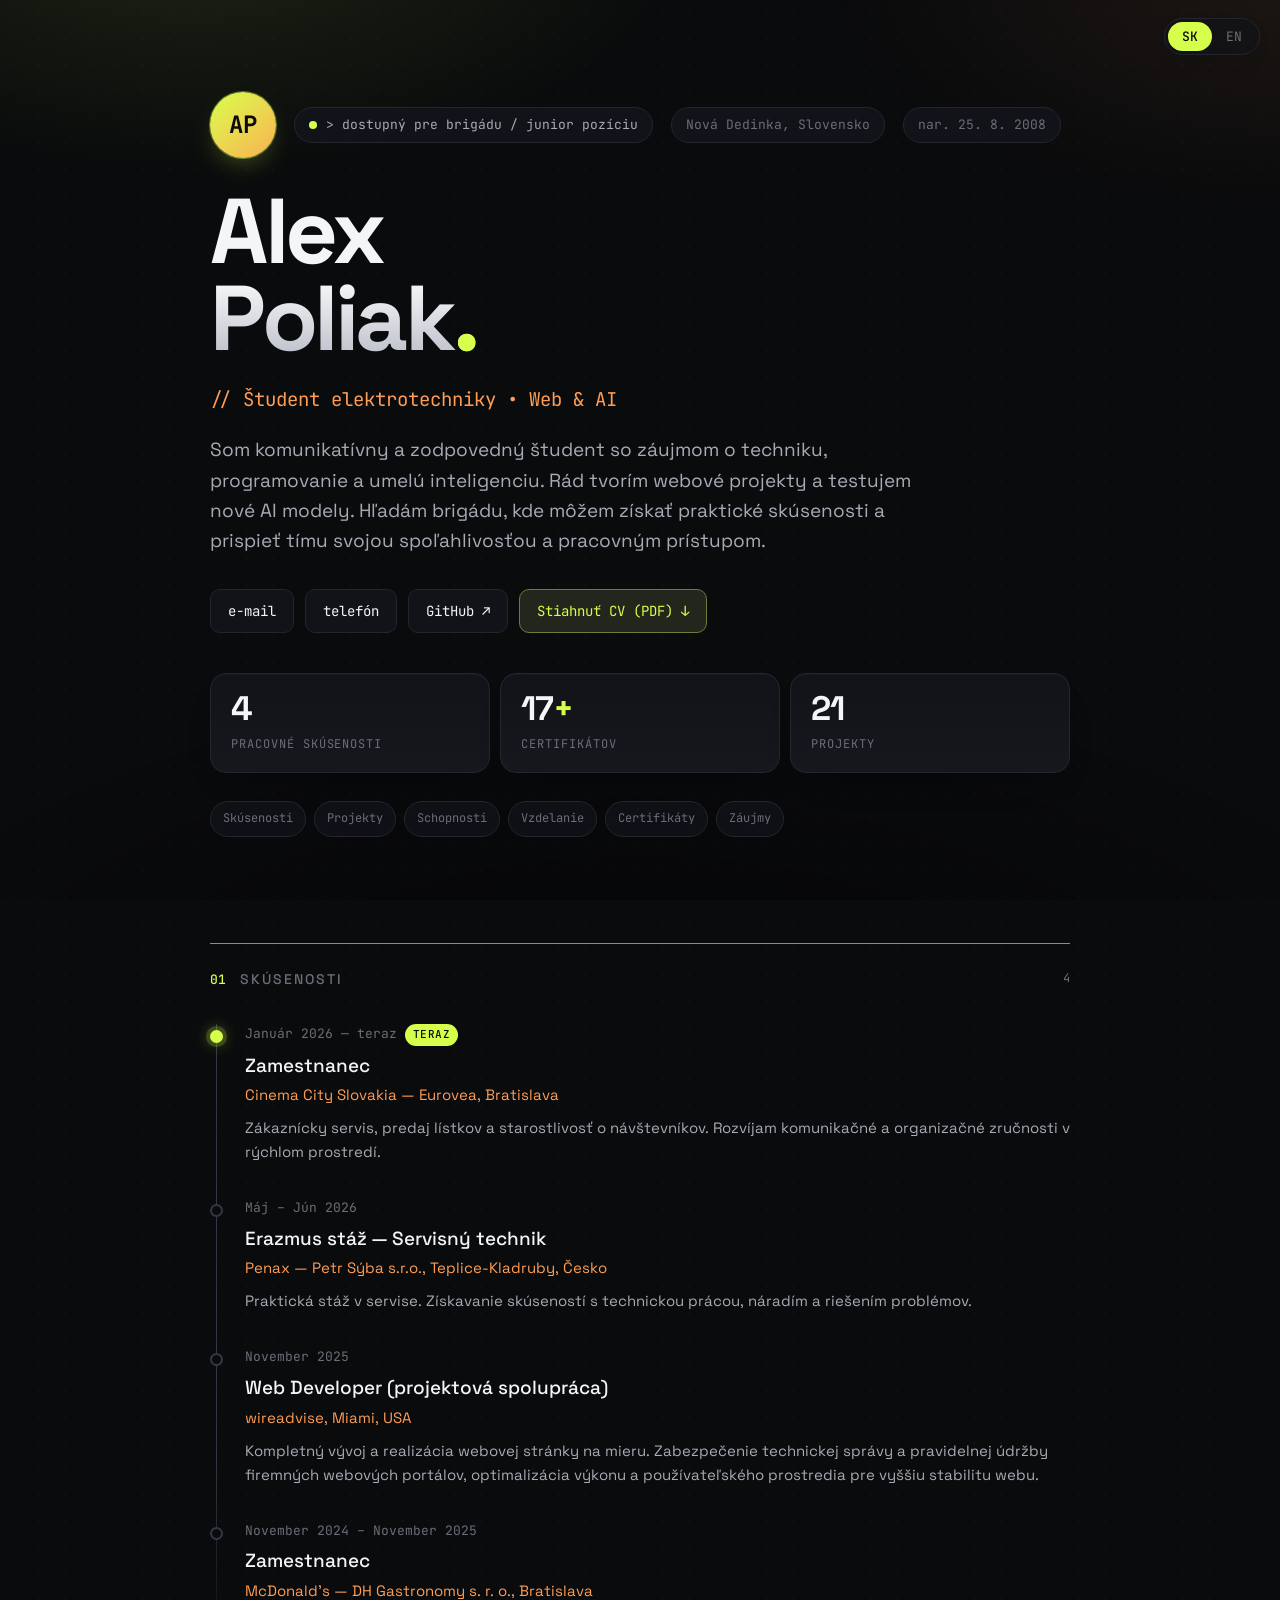
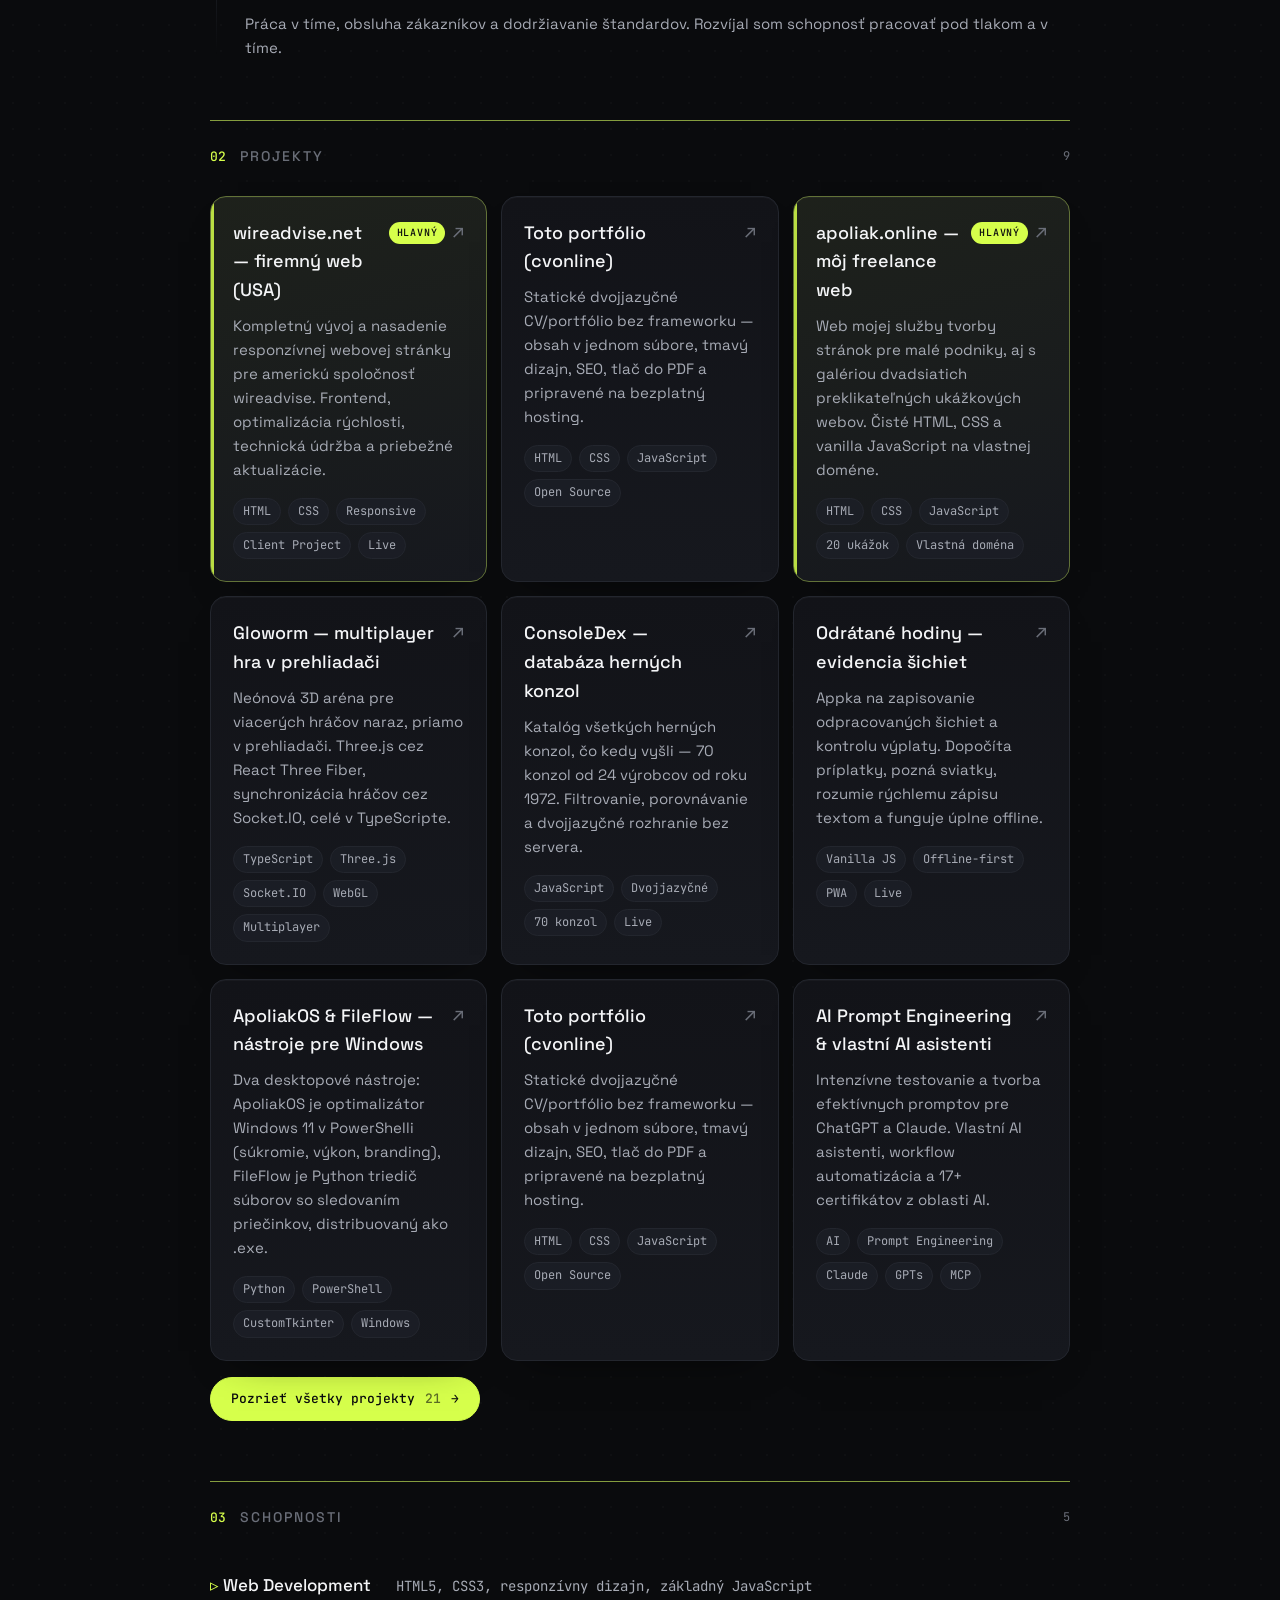
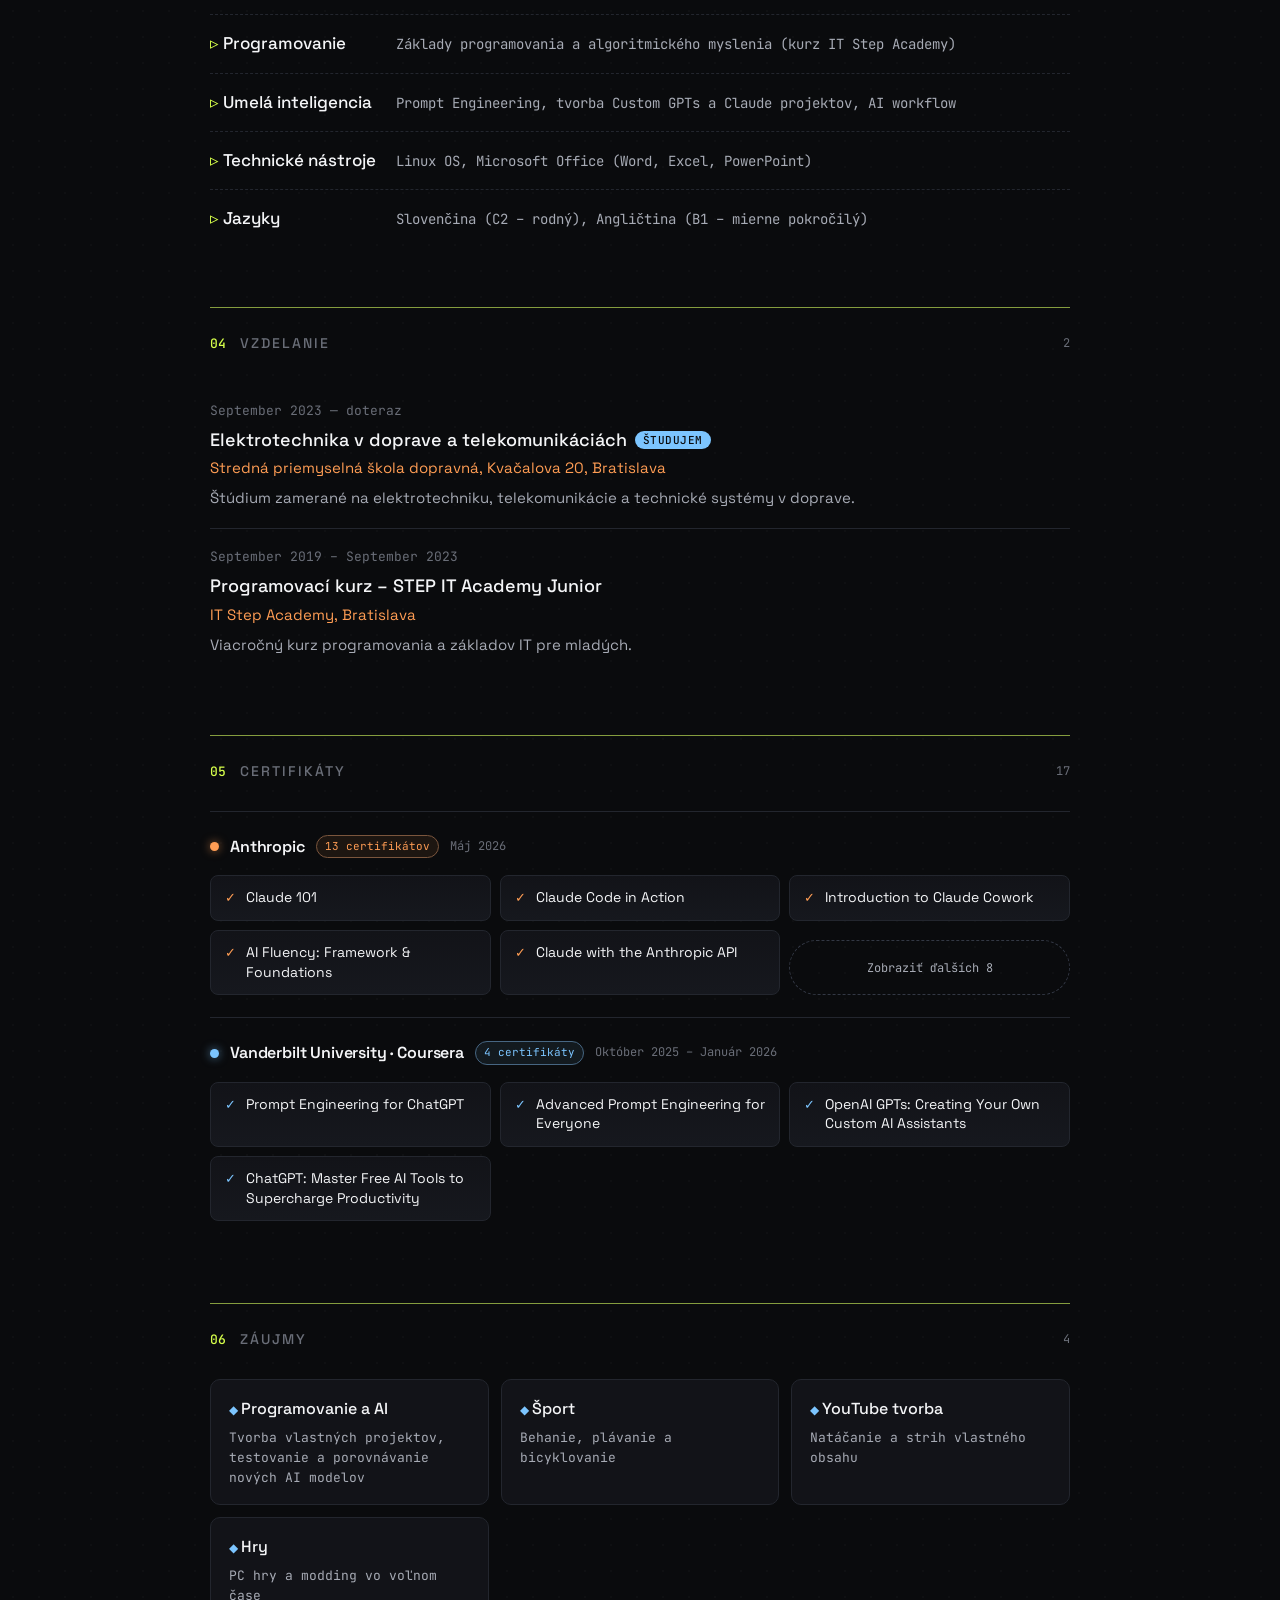
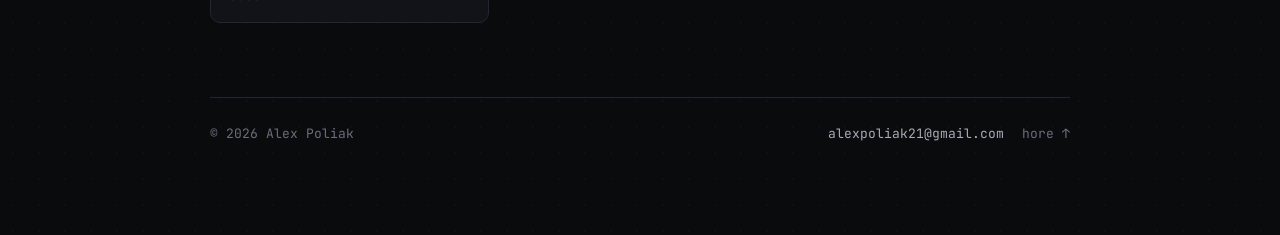
==== commit 402e1aa8: "Oprava vzhľadu tlačidla CV, preč tlačidlo zdieľať a odkaz na LinkedIn - .links štýloval len <a>, tak" ====
--- a/index.html
+++ b/index.html
@@ -258,7 +258,6 @@
         html += '<button type="button" class="cv print-cv">'
               + (lang === 'sk' ? 'Stiahnuť CV (PDF)' : 'Download CV (PDF)') + ' &#8595;</button>';
       }
-      html += '<button type="button" class="share-link">' + (lang === 'sk' ? 'zdieľať' : 'share') + ' &#128279;</button>';
       html += '</nav>';
 
       // highlights / štatistiky z dát
@@ -586,18 +585,6 @@
         };
       });
 
-      document.querySelectorAll('.share-link').forEach(function (btn) {
-        btn.onclick = function () {
-          var url = getSiteUrl() ? getSiteUrl() + location.pathname + location.search : location.href;
-          var done = function () { showToast(lang === 'sk' ? 'Odkaz skopírovaný' : 'Link copied'); };
-          if (navigator.clipboard && navigator.clipboard.writeText) {
-            navigator.clipboard.writeText(url).then(done).catch(function () { showToast(url); });
-          } else {
-            showToast(url);
-          }
-        };
-      });
-
       document.querySelectorAll('.copy-email').forEach(function (el) {
         el.onclick = function (e) {
           var email = el.getAttribute('data-email') || '';
--- a/style.css
+++ b/style.css
@@ -222,27 +222,27 @@
 .hero .bio { font-size: clamp(16px, 2.6vw, 19px); color: var(--text-mid); max-width: 60ch; margin-top: 20px; }
 
 .links { display: flex; gap: 11px; margin-top: 32px; flex-wrap: wrap; align-items: center; }
-.links a {
-  font-family: 'JetBrains Mono', monospace; font-size: 14px;
+/* jedno pravidlo pre odkazy aj tlačidlá — tlačidlo bez neho vykreslí
+   prehliadač natívne (biele) a v rade odkazov to vyčnieva */
+.links a, .links button {
+  appearance: none; cursor: pointer;
+  font-family: 'JetBrains Mono', monospace; font-size: 14px; line-height: inherit;
   padding: 10px 17px; background: var(--surface); border: 1px solid var(--line);
   border-radius: var(--radius-sm); color: var(--text); text-decoration: none;
   transition: border-color .18s var(--ease), color .18s var(--ease), transform .18s var(--ease), background .18s var(--ease);
 }
-.links a:hover { border-color: var(--accent); color: var(--accent); transform: translateY(-2px); }
-.links a:focus-visible { outline: 2px solid var(--accent); outline-offset: 2px; }
-.links .share-link {
-  appearance: none; font-family: 'JetBrains Mono', monospace; font-size: 14px;
-  padding: 10px 17px; background: var(--surface); border: 1px solid var(--line);
-  border-radius: var(--radius-sm); color: var(--text); cursor: pointer;
-  transition: border-color .18s var(--ease), color .18s var(--ease), transform .18s var(--ease);
-}
-.links .share-link:hover { border-color: var(--accent-3); color: var(--accent-3); transform: translateY(-2px); }
-.links .share-link:focus-visible { outline: 2px solid var(--accent); outline-offset: 2px; }
-.links a.cv {
-  background: var(--accent); color: var(--bg); border-color: var(--accent); font-weight: 500;
-  box-shadow: 0 12px 30px -16px var(--glow);
-}
-.links a.cv:hover { color: var(--bg); filter: brightness(1.06); transform: translateY(-2px); }
+.links a:hover, .links button:hover { border-color: var(--accent); color: var(--accent); transform: translateY(-2px); }
+.links a:focus-visible, .links button:focus-visible { outline: 2px solid var(--accent); outline-offset: 2px; }
+/* stiahnutie CV — hlavná akcia, odlíšená akcentom, nie výplňou */
+.links .cv {
+  color: var(--accent); border-color: color-mix(in srgb, var(--accent) 40%, var(--line));
+  background: color-mix(in srgb, var(--accent) 8%, var(--surface));
+}
+.links .cv:hover {
+  color: var(--accent); border-color: var(--accent);
+  background: color-mix(in srgb, var(--accent) 14%, var(--surface));
+  transform: translateY(-2px);
+}
 
 /* highlights — štatistiky z dát */
 .stats {
@@ -584,7 +584,7 @@
     -webkit-print-color-adjust: exact; print-color-adjust: exact;
   }
   body::before, .lang, .to-top, .fab-top, .jump-nav, .toast,
-  .cert-more, .share-link, .print-cv, .skip { display: none !important; }
+  .cert-more, .print-cv, .skip { display: none !important; }
   .cert-chip.is-hidden { display: flex !important; }
   .wrap { max-width: 100%; }
   .reveal, .rise, .r-item, .sec-num { opacity: 1 !important; transform: none !important; animation: none !important; }
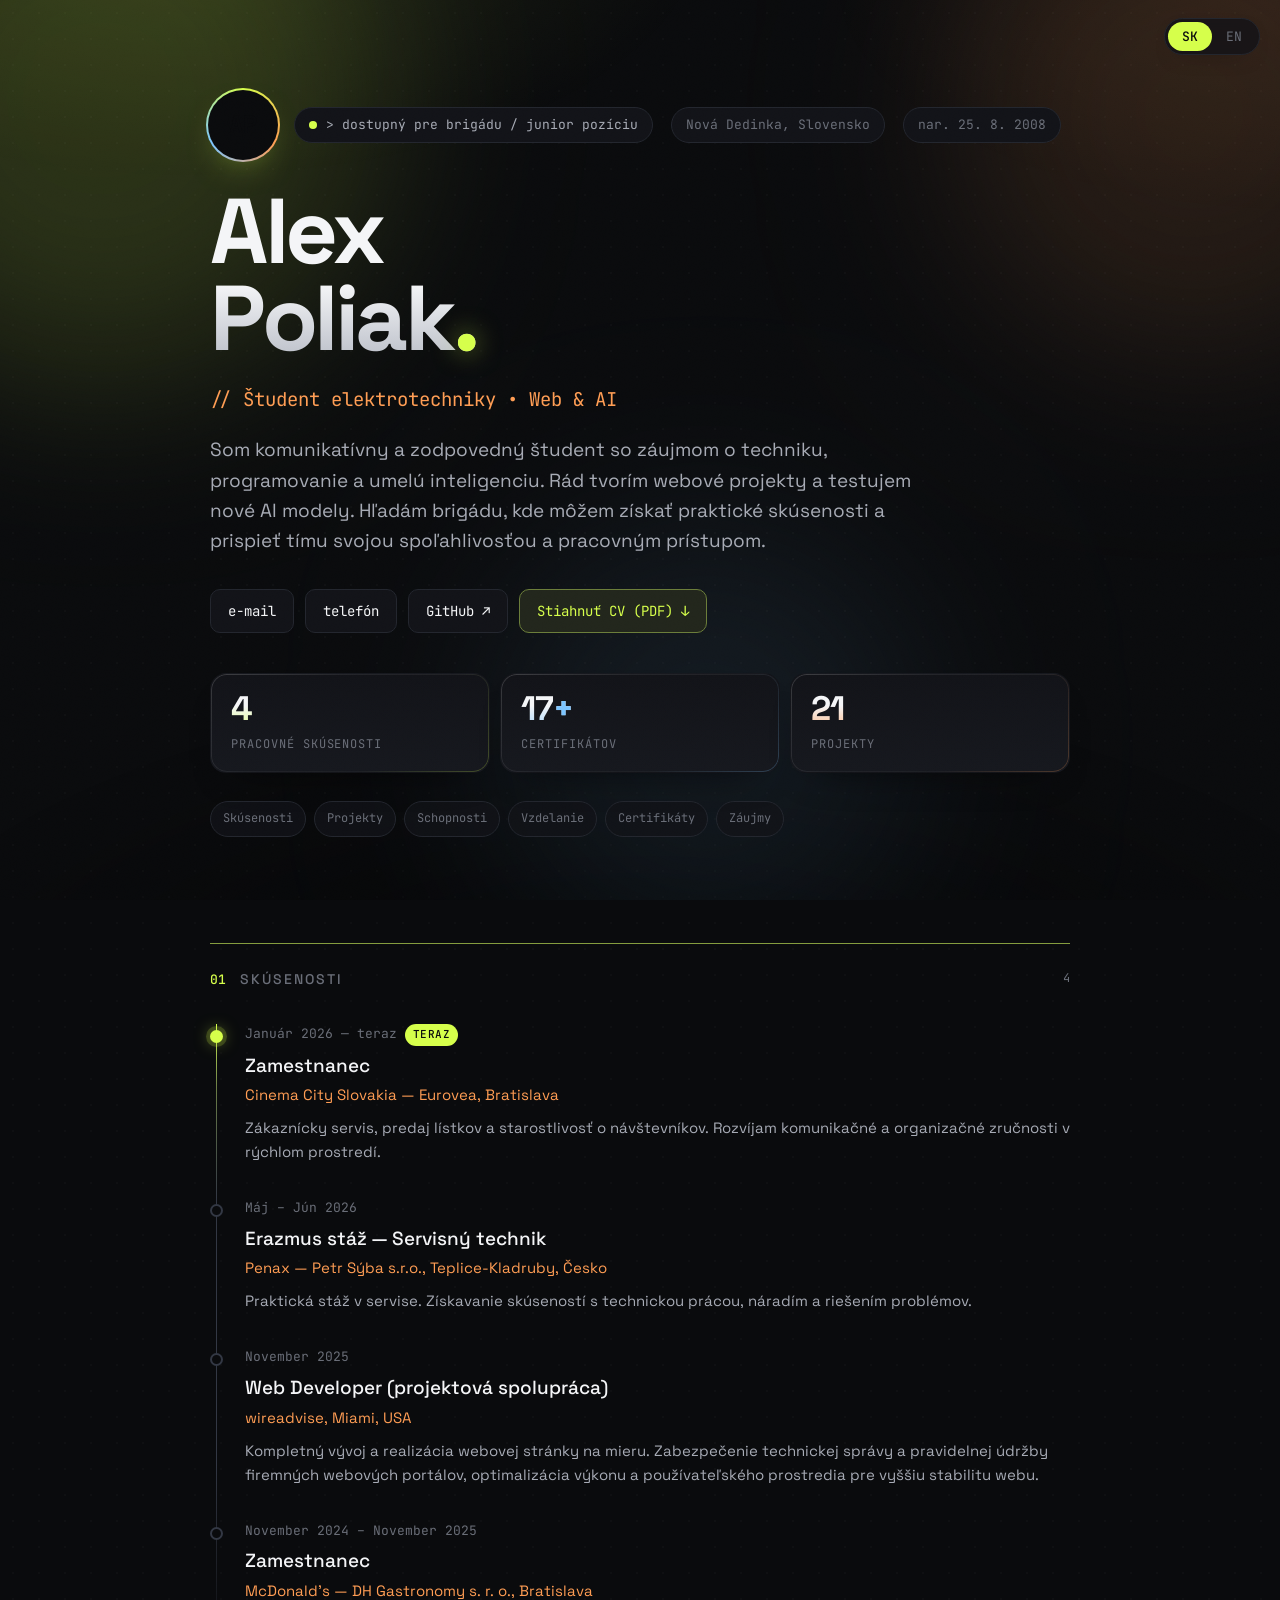
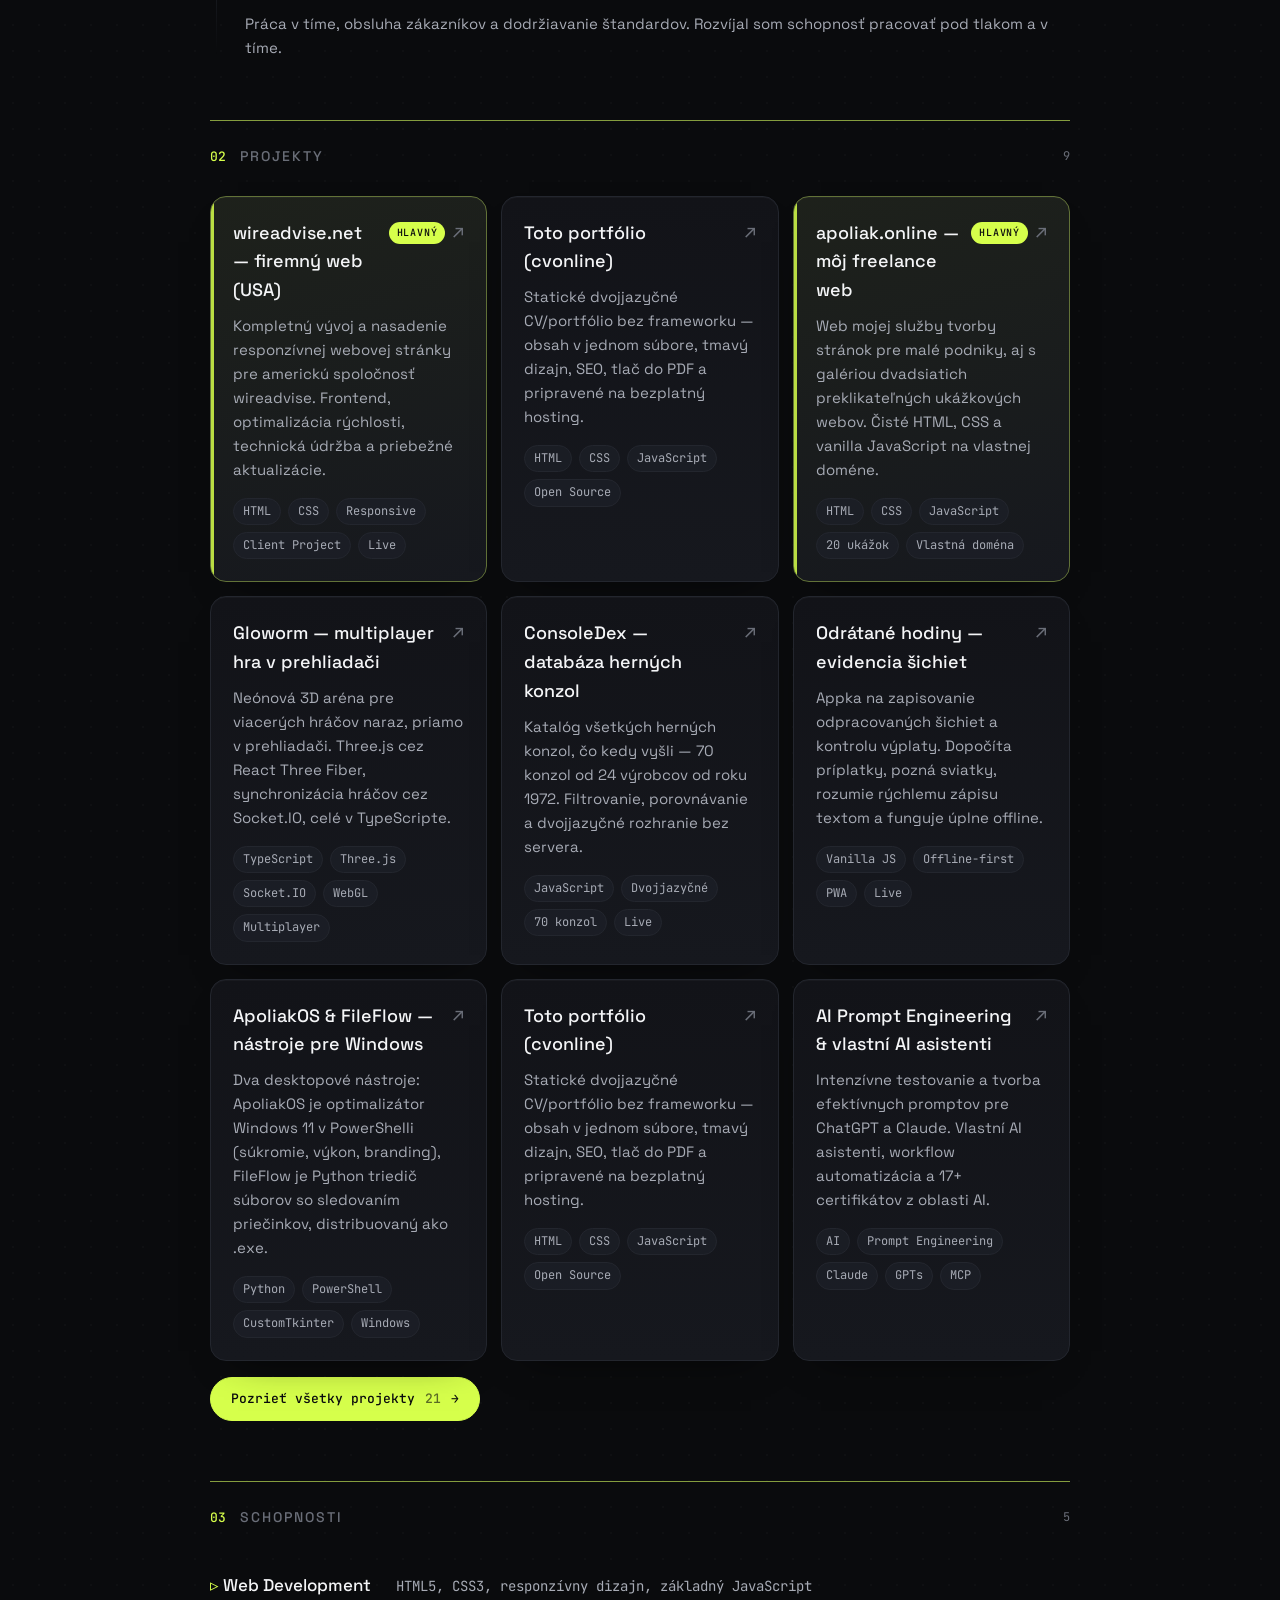
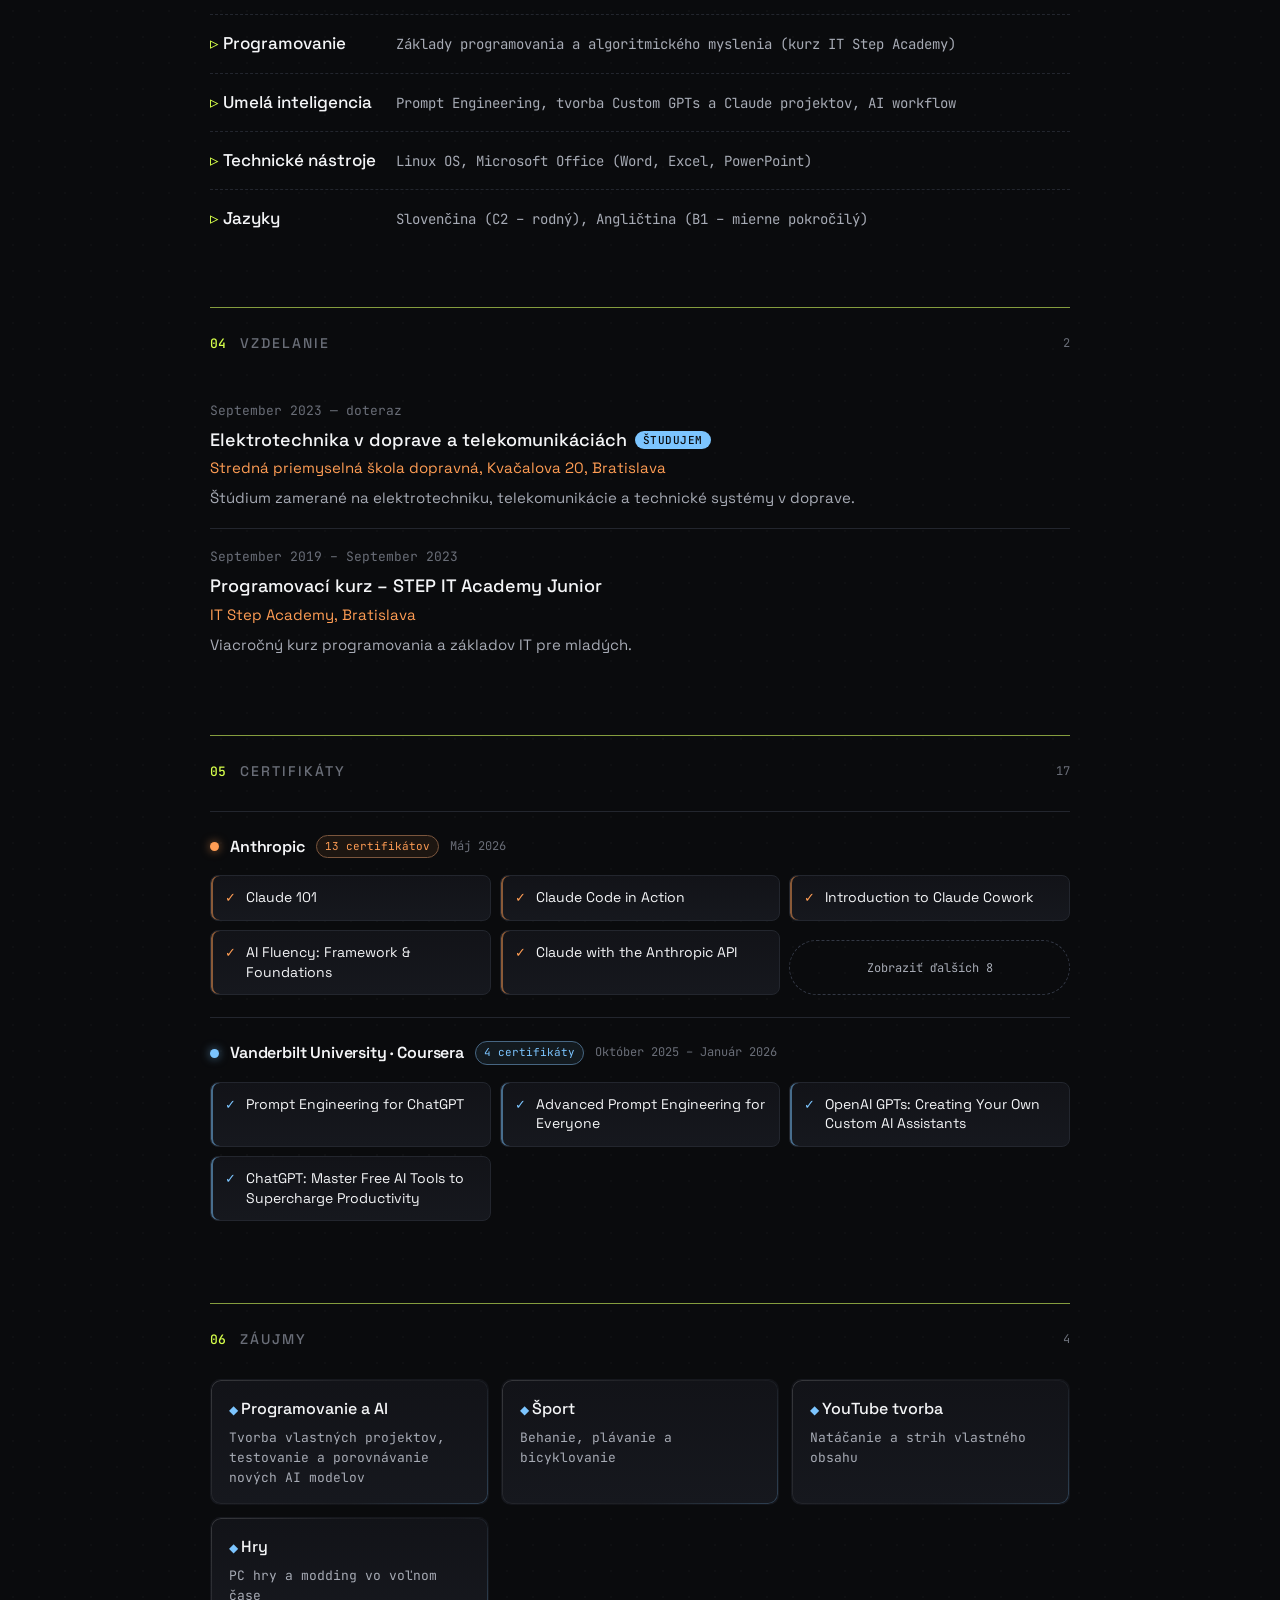
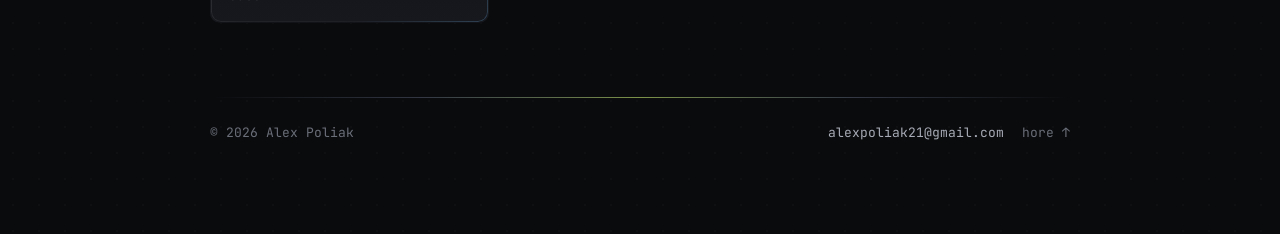
==== commit 72f129c3: "Dizajnová vrstva: aurora pozadie, zrno, prstenec monogramu, gradientové rámy - .aurora: tri rozmazan" ====
--- a/index.html
+++ b/index.html
@@ -33,6 +33,8 @@
 </head>
 <body>
   <a class="skip" href="#app">Preskočiť na obsah / Skip to content</a>
+  <!-- živé pozadie: tri rozmazané farebné škvrny, ktoré pomaly driftujú (CSS .aurora) -->
+  <div class="aurora" aria-hidden="true"><span></span><span></span><span></span></div>
   <div class="toast" id="toast" role="status" aria-live="polite"></div>
 
   <button type="button" class="fab-top" id="fab-top" aria-label="Späť hore / Back to top" title="Späť hore / Back to top">&#8593;</button>
--- a/style.css
+++ b/style.css
@@ -501,11 +501,7 @@
   background: linear-gradient(165deg, color-mix(in srgb, var(--accent) 5%, var(--surface)), var(--surface-2));
   transform: translateY(-3px);
 }
-.proj-card.featured { border-color: color-mix(in srgb, var(--accent) 30%, var(--line)); }
-.proj-card.featured::before {
-  content: ""; position: absolute; left: 0; top: 18px; bottom: 18px; width: 2px;
-  border-radius: 2px; background: var(--accent);
-}
+.proj-card.featured { box-shadow: var(--shadow), inset 2px 0 0 var(--accent); }
 .proj-head { display: flex; align-items: flex-start; justify-content: space-between; gap: 12px; }
 .proj-name { font-size: 19px; font-weight: 600; letter-spacing: -0.01em; }
 .proj-badge {
@@ -558,6 +554,145 @@
 @media (max-width: 560px) {
   .page-head { padding-top: 76px; }
   .proj-grid { grid-template-columns: 1fr; }
+}
+
+
+/* ============================================================================
+   DIZAJNOVÁ VRSTVA — nadstavba nad základným systémom
+   Nič z tohto nemení rozloženie; je to atmosféra, textúra a detaily.
+   ============================================================================ */
+
+/* --- tmavý scrollbar: systémový svetlý na tmavej stránke trčí --- */
+html { scrollbar-width: thin; scrollbar-color: var(--line-2) transparent; }
+::-webkit-scrollbar { width: 11px; height: 11px; }
+::-webkit-scrollbar-track { background: transparent; }
+::-webkit-scrollbar-thumb { background: var(--line-2); border-radius: 999px; border: 3px solid var(--bg); }
+::-webkit-scrollbar-thumb:hover { background: var(--text-dim); }
+
+/* --- aurora: tri rozmazané škvrny v paletových farbách, ktoré pomaly driftujú.
+       mix-blend-mode: screen ich na tmavom podklade sčíta do svetla, nie do mliečna --- */
+.aurora { position: fixed; inset: 0; z-index: 0; pointer-events: none; overflow: hidden; }
+.aurora span {
+  position: absolute; border-radius: 50%; filter: blur(90px);
+  mix-blend-mode: screen; will-change: transform;
+}
+.aurora span:nth-child(1) { width: 560px; height: 560px; left: -14%; top: -20%; background: var(--accent);   opacity: .16; animation: drift-a 26s ease-in-out infinite alternate; }
+.aurora span:nth-child(2) { width: 480px; height: 480px; right: -12%; top: -14%; background: var(--accent-2); opacity: .12; animation: drift-b 32s ease-in-out infinite alternate; }
+.aurora span:nth-child(3) { width: 440px; height: 440px; left: 38%; top: 58%; background: var(--accent-3);   opacity: .08; animation: drift-c 38s ease-in-out infinite alternate; }
+@keyframes drift-a { to { transform: translate(90px, 70px) scale(1.12); } }
+@keyframes drift-b { to { transform: translate(-80px, 90px) scale(.94); } }
+@keyframes drift-c { to { transform: translate(70px, -80px) scale(1.08); } }
+
+/* --- zrno: jemná textúra cez celú stránku, aby plochy neboli sterilne hladké --- */
+body::after {
+  content: ""; position: fixed; inset: 0; z-index: 1; pointer-events: none;
+  opacity: .03; mix-blend-mode: overlay;
+  background-image: url("data:image/svg+xml,%3Csvg xmlns='http://www.w3.org/2000/svg' width='180' height='180'%3E%3Cfilter id='n'%3E%3CfeTurbulence type='fractalNoise' baseFrequency='.85' numOctaves='3' stitchTiles='stitch'/%3E%3C/filter%3E%3Crect width='100%25' height='100%25' filter='url(%23n)'/%3E%3C/svg%3E");
+  background-size: 180px 180px;
+}
+
+/* --- monogram: rotujúci prstenec v troch farbách palety + dýchajúca žiara --- */
+.monogram { position: relative; isolation: isolate; box-shadow: 0 14px 34px -14px var(--glow); animation: breathe 5s ease-in-out infinite; }
+.monogram::before {
+  content: ""; position: absolute; inset: -4px; border-radius: 50%; z-index: -1;
+  background: conic-gradient(from 0deg, var(--accent), var(--accent-2), var(--accent-3), var(--accent));
+  animation: spin 9s linear infinite;
+}
+.monogram::after { content: ""; position: absolute; inset: -2px; border-radius: 50%; z-index: -1; background: var(--bg); }
+@keyframes spin { to { transform: rotate(360deg); } }
+@keyframes breathe {
+  0%, 100% { box-shadow: 0 14px 34px -14px var(--glow); }
+  50%      { box-shadow: 0 16px 44px -12px var(--glow); }
+}
+
+/* --- bodka za menom svieti --- */
+.hero h1 .accent { text-shadow: 0 0 26px var(--glow); }
+
+/* --- štatistiky: každá vo svojej farbe palety, číslo s jemným tónom --- */
+.stat { position: relative; transition: transform .22s var(--ease), box-shadow .22s var(--ease); }
+.stat:nth-child(1) { --sc: var(--accent); }
+.stat:nth-child(2) { --sc: var(--accent-3); }
+.stat:nth-child(3) { --sc: var(--accent-2); }
+.stat:hover { transform: translateY(-3px); box-shadow: 0 1px 0 rgba(255,255,255,.04) inset, 0 26px 50px -30px rgba(0,0,0,.9), 0 0 0 1px color-mix(in srgb, var(--sc) 25%, transparent); }
+@supports ((-webkit-background-clip: text) or (background-clip: text)) {
+  .stat-num {
+    background: linear-gradient(180deg, var(--text) 40%, color-mix(in srgb, var(--sc, var(--accent)) 55%, var(--text)));
+    -webkit-background-clip: text; background-clip: text;
+    -webkit-text-fill-color: transparent; color: transparent;
+  }
+  .stat-num .plus { -webkit-text-fill-color: var(--sc, var(--accent)); color: var(--sc, var(--accent)); }
+}
+
+/* --- gradientové rámy: hrana svetlejšia vľavo hore, do akcentu vpravo dole.
+       Rám je pseudo-element s 1px paddingom a maskou, ktorá nechá len okraj.
+       Pri hoveri sa cez neho prelína druhý, akcentový rám. --- */
+.interest { --sc: var(--accent-3); position: relative; background: linear-gradient(180deg, var(--surface), var(--surface-2)); }
+@supports ((-webkit-mask-composite: xor) or (mask-composite: exclude)) {
+  .stat, .interest, .proj-card { border-color: transparent; }
+  .stat::before, .stat::after,
+  .interest::before, .interest::after,
+  .proj-card::before, .proj-card::after {
+    content: ""; position: absolute; inset: 0; border-radius: inherit; padding: 1px;
+    pointer-events: none;
+    -webkit-mask: linear-gradient(#000 0 0) content-box, linear-gradient(#000 0 0);
+            mask: linear-gradient(#000 0 0) content-box, linear-gradient(#000 0 0);
+    -webkit-mask-composite: xor;
+            mask-composite: exclude;
+  }
+  .stat::before, .interest::before, .proj-card::before {
+    background: linear-gradient(135deg,
+      rgba(255,255,255,.16), rgba(255,255,255,.05) 35%, rgba(255,255,255,.03) 65%,
+      color-mix(in srgb, var(--sc, var(--accent)) 24%, transparent));
+  }
+  .stat::after, .interest::after, .proj-card::after {
+    opacity: 0; transition: opacity .28s var(--ease);
+    background: linear-gradient(135deg,
+      color-mix(in srgb, var(--sc, var(--accent)) 60%, transparent), rgba(255,255,255,.09) 45%,
+      color-mix(in srgb, var(--sc, var(--accent)) 45%, transparent));
+  }
+  .stat:hover::after, .interest:hover::after, .proj-card:hover::after { opacity: 1; }
+}
+
+/* --- časová os: hore rozsvietená akcentom, dole dohasína --- */
+.timeline::before {
+  background: linear-gradient(var(--accent) 0, color-mix(in srgb, var(--accent) 35%, var(--line-2)) 10%, var(--line-2) 28%, var(--line-2) 70%, transparent);
+}
+
+/* --- schopnosti: názov sa pri hoveri rozsvieti --- */
+.skill-name { transition: color .18s var(--ease); }
+.skill:hover .skill-name { color: var(--accent); }
+
+/* --- jump-nav: aktívna položka má žiaru --- */
+.jump-nav a.is-active { box-shadow: 0 0 0 3px color-mix(in srgb, var(--accent) 16%, transparent), 0 8px 22px -12px var(--glow); }
+
+/* --- certifikáty: každý chip nesie farbu svojho vydavateľa na ľavej hrane --- */
+.cert-chip { box-shadow: inset 2px 0 0 color-mix(in srgb, var(--cg, var(--accent)) 50%, transparent); transition: border-color .2s var(--ease), transform .2s var(--ease), box-shadow .2s var(--ease); }
+.cert-chip:hover { box-shadow: inset 2px 0 0 var(--cg, var(--accent)); }
+
+/* --- karta projektu na hlavnej: hover má aj farebnú žiaru --- */
+.project:hover { box-shadow: 0 1px 0 rgba(255,255,255,.04) inset, 0 26px 50px -30px rgba(0,0,0,.9), 0 0 0 1px color-mix(in srgb, var(--accent) 22%, transparent), 0 18px 40px -24px var(--glow); }
+
+/* --- pätička: namiesto plnej linky gradientová vlásočnica s akcentom v strede --- */
+footer { border-top: none; position: relative; }
+footer::before {
+  content: ""; position: absolute; left: 0; right: 0; top: 0; height: 1px;
+  background: linear-gradient(90deg, transparent, var(--line-2) 25%, color-mix(in srgb, var(--accent) 45%, var(--line-2)) 50%, var(--line-2) 75%, transparent);
+}
+
+/* --- nadpis podstránky v rovnakom gradiente ako meno v hero --- */
+@supports ((-webkit-background-clip: text) or (background-clip: text)) {
+  .page-head h1 {
+    background: linear-gradient(180deg, #f4f5f7 55%, #b9bdc7);
+    -webkit-background-clip: text; background-clip: text;
+    -webkit-text-fill-color: transparent; color: transparent;
+  }
+  .page-head h1 .accent { -webkit-text-fill-color: var(--accent); color: var(--accent); text-shadow: 0 0 26px var(--glow); }
+}
+
+/* --- mobil: menej rozmazania, tretia škvrna preč --- */
+@media (max-width: 560px) {
+  .aurora span { filter: blur(60px); }
+  .aurora span:nth-child(3) { display: none; }
 }
 
 /* tlač / uloženie do PDF cez prehliadač */
@@ -583,8 +718,16 @@
     color: var(--text); padding: 0; font-size: 10.5pt;
     -webkit-print-color-adjust: exact; print-color-adjust: exact;
   }
-  body::before, .lang, .to-top, .fab-top, .jump-nav, .toast,
+  body::before, body::after, .aurora, .lang, .to-top, .fab-top, .jump-nav, .toast,
   .cert-more, .print-cv, .skip { display: none !important; }
+  .monogram::before, .monogram::after,
+  .stat::before, .stat::after, .interest::before, .interest::after,
+  .proj-card::before, .proj-card::after, footer::before { display: none !important; }
+  .monogram { animation: none !important; }
+  .stat, .interest, .proj-card { border-color: var(--line) !important; }
+  footer { border-top: 1px solid var(--line) !important; }
+  .stat-num, .page-head h1 { -webkit-text-fill-color: var(--text) !important; color: var(--text) !important; }
+  .hero h1 .accent, .page-head h1 .accent { text-shadow: none !important; }
   .cert-chip.is-hidden { display: flex !important; }
   .wrap { max-width: 100%; }
   .reveal, .rise, .r-item, .sec-num { opacity: 1 !important; transform: none !important; animation: none !important; }
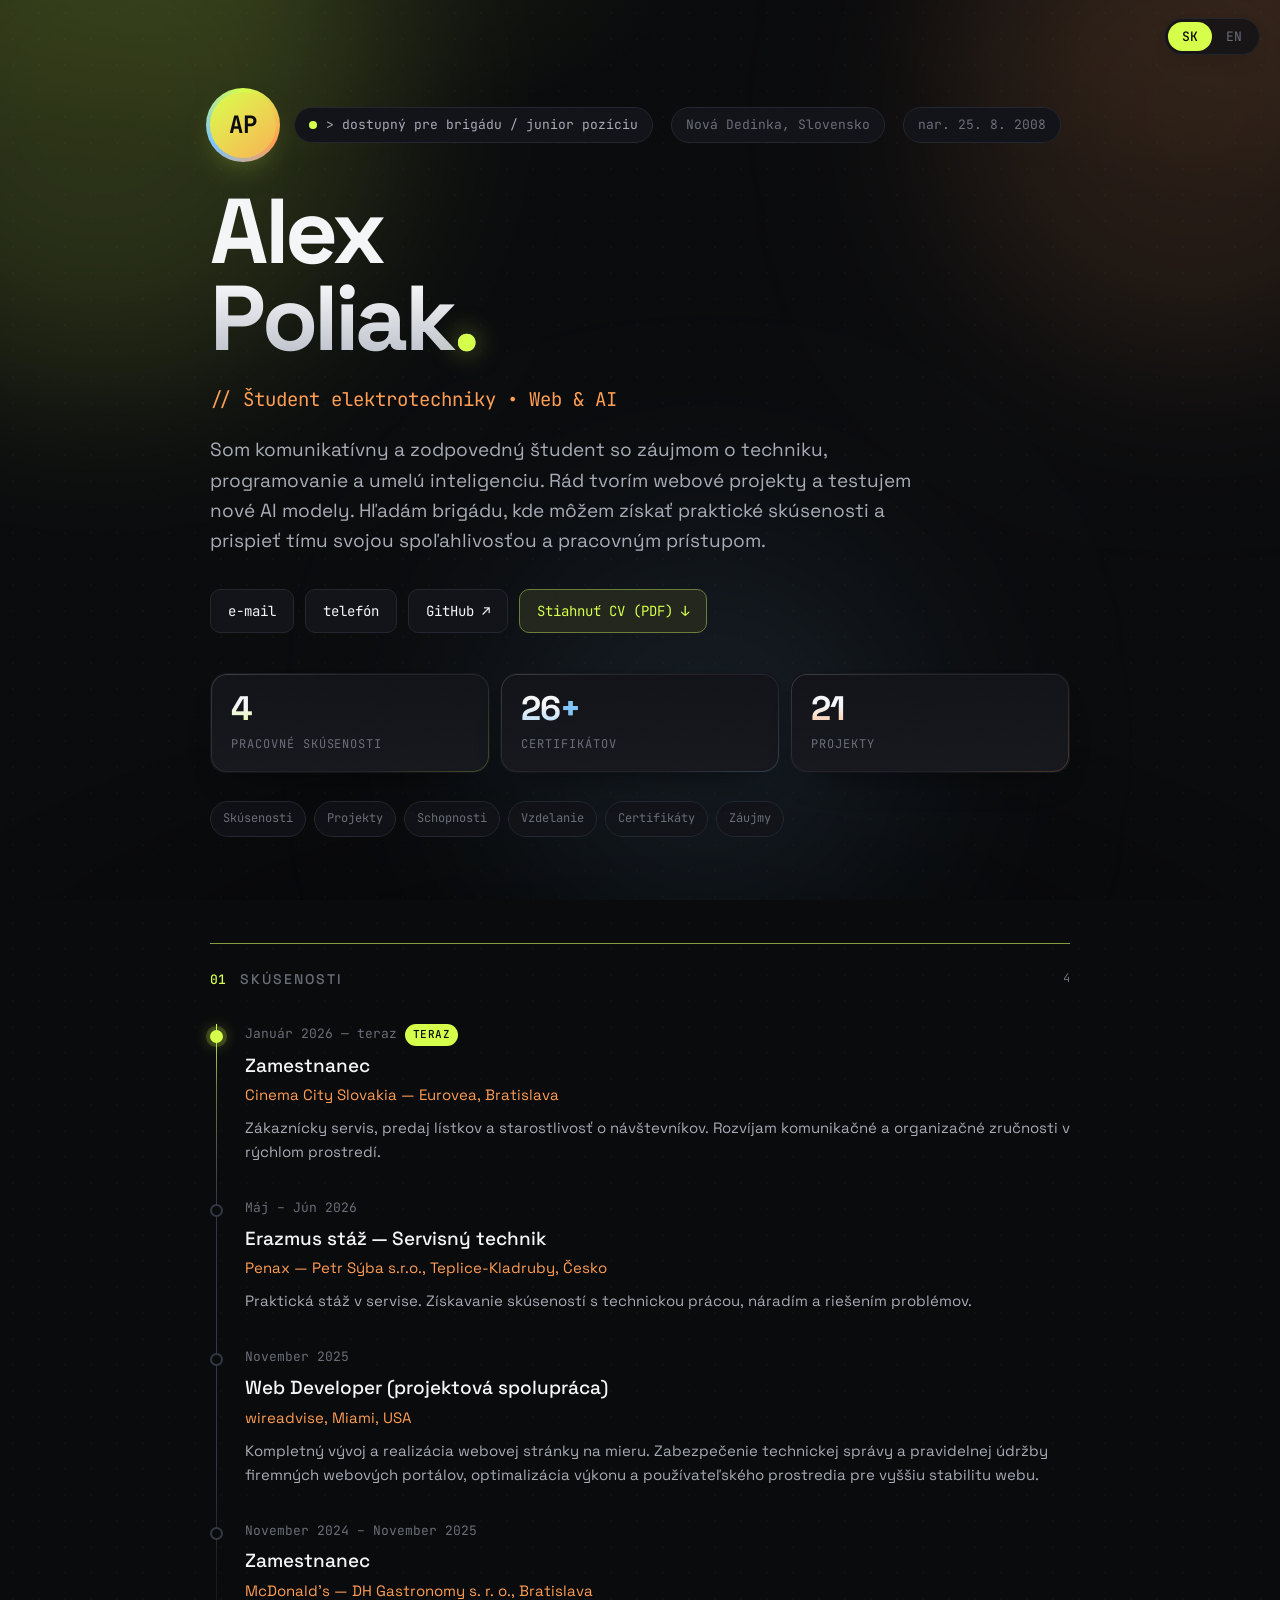
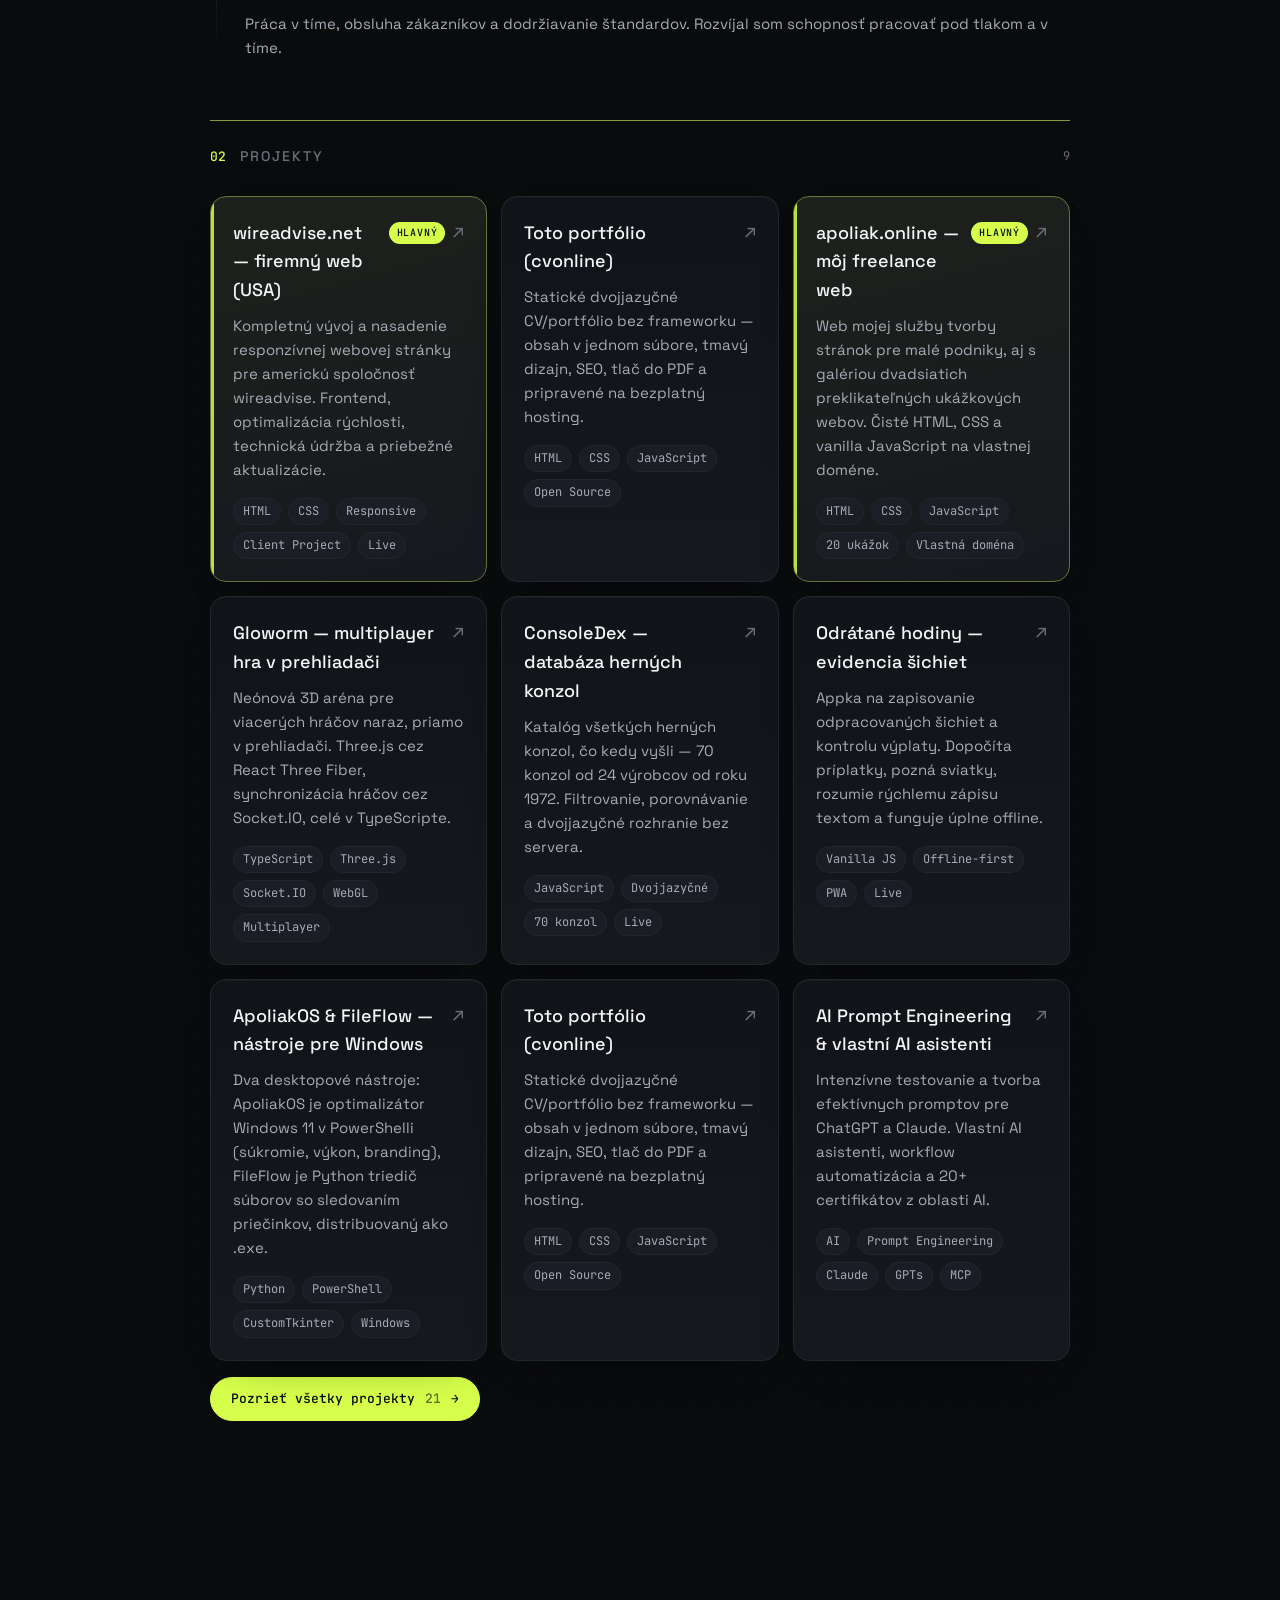
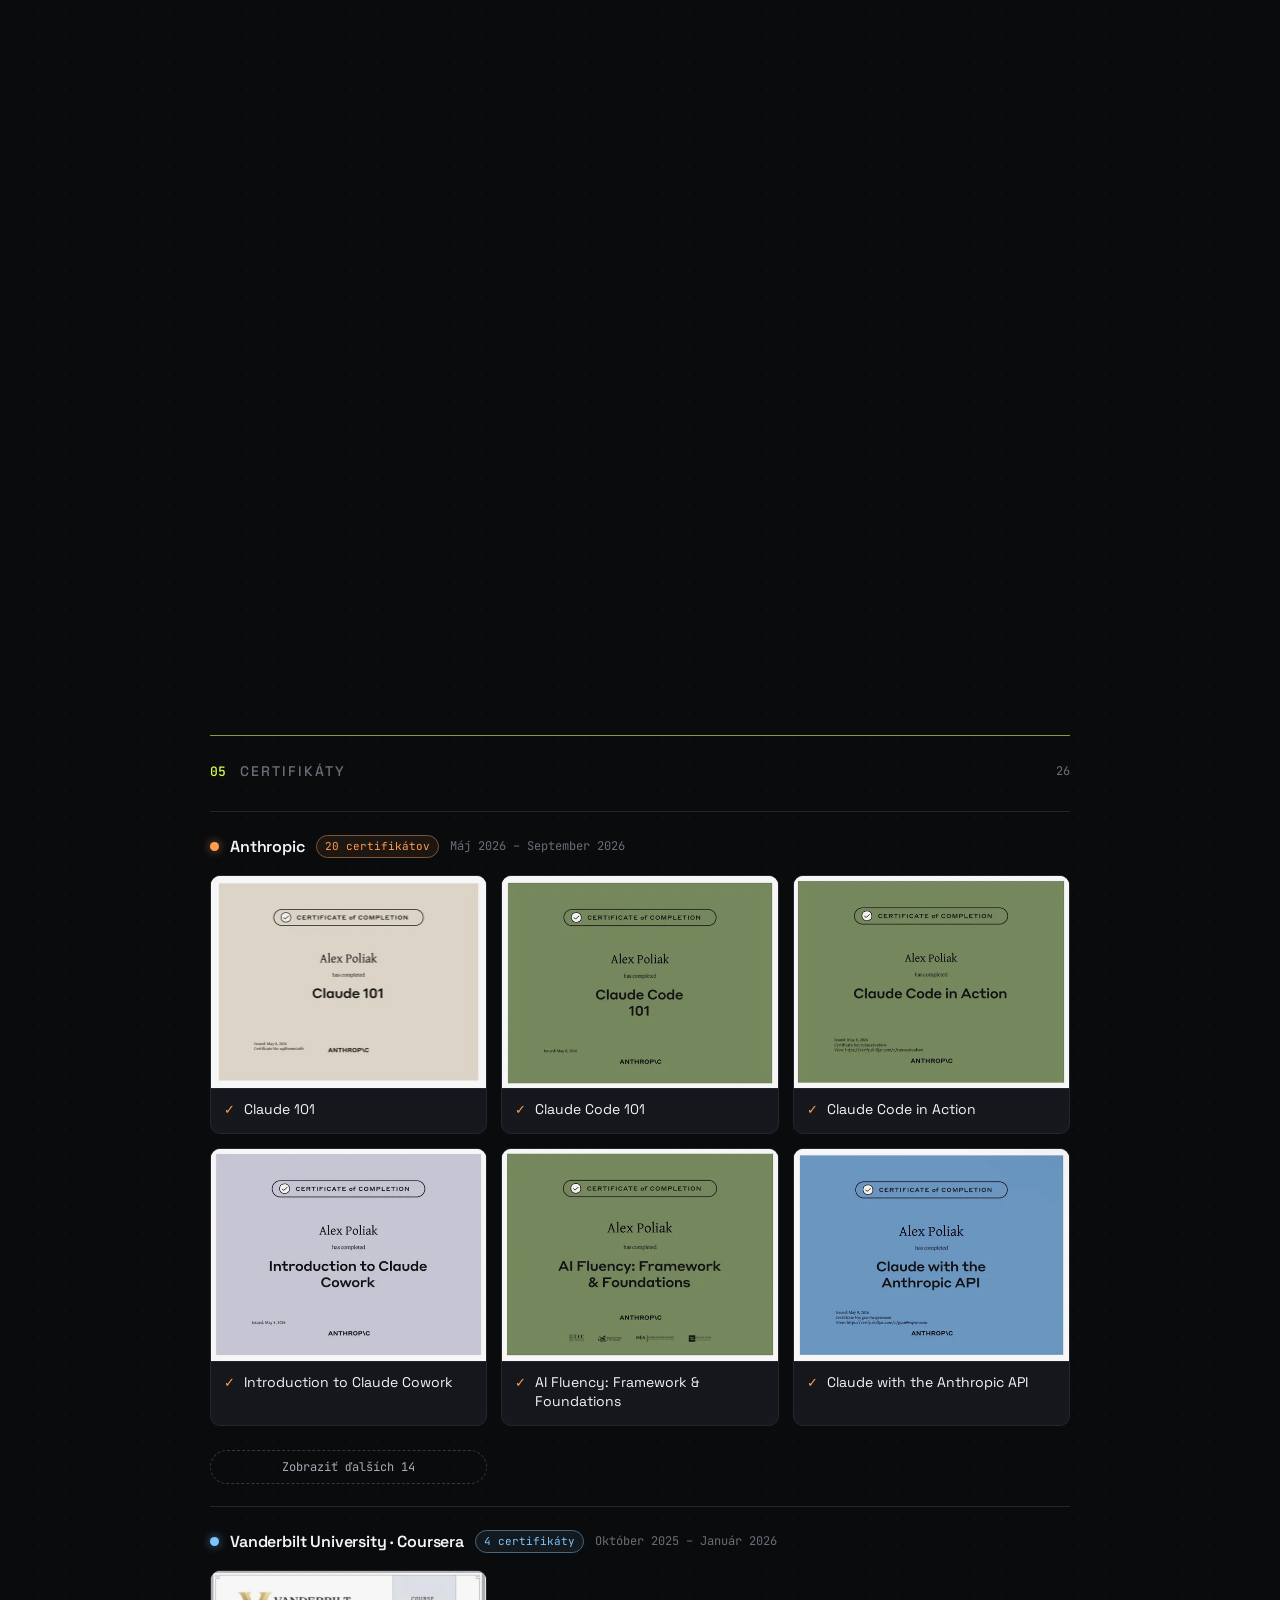
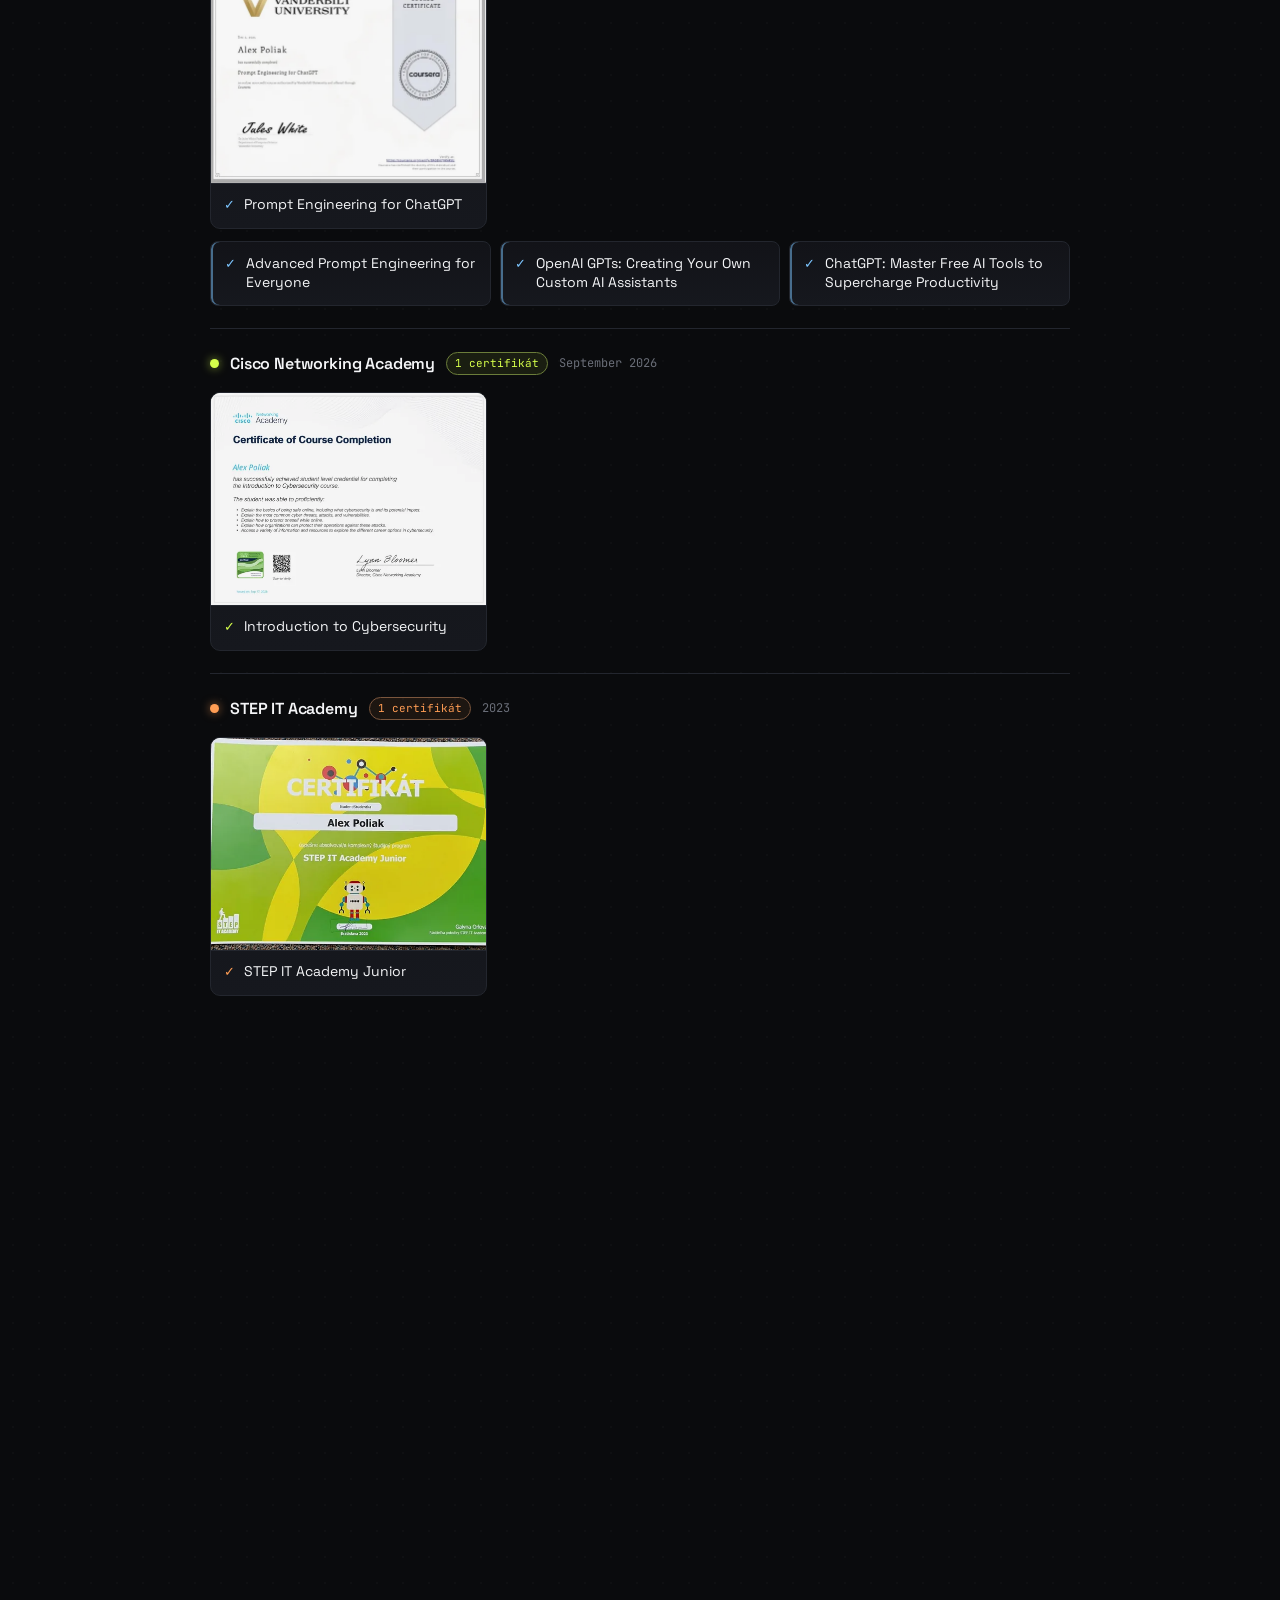
==== commit 72c9b11c: "Certifikáty ako galéria s originálmi a overovacími odkazmi Všetkých 23 certifikátov má na webe svoj " ====
--- a/index.html
+++ b/index.html
@@ -37,6 +37,23 @@
   <div class="aurora" aria-hidden="true"><span></span><span></span><span></span></div>
   <div class="toast" id="toast" role="status" aria-live="polite"></div>
 
+  <!-- prehliadač certifikátov: obsah dopĺňa lbShow() -->
+  <div class="lb" id="lb" role="dialog" aria-modal="true" aria-labelledby="lb-title" hidden>
+    <div class="lb-stage">
+      <figure class="lb-fig">
+        <img class="lb-img" alt="">
+        <figcaption class="lb-cap">
+          <span class="lb-title" id="lb-title"></span>
+          <span class="lb-meta"></span>
+          <span class="lb-row"><span class="lb-count"></span><a class="lb-verify" target="_blank" rel="noopener" hidden></a></span>
+        </figcaption>
+      </figure>
+    </div>
+    <button type="button" class="lb-btn lb-close" aria-label="Zavrieť"><svg viewBox="0 0 24 24" width="22" height="22" aria-hidden="true" fill="none" stroke="currentColor" stroke-width="2" stroke-linecap="round" stroke-linejoin="round"><path d="M6 6l12 12M18 6L6 18"/></svg></button>
+    <button type="button" class="lb-btn lb-prev" aria-label="Predchádzajúci certifikát"><svg viewBox="0 0 24 24" width="22" height="22" aria-hidden="true" fill="none" stroke="currentColor" stroke-width="2" stroke-linecap="round" stroke-linejoin="round"><path d="M15 5l-7 7 7 7"/></svg></button>
+    <button type="button" class="lb-btn lb-next" aria-label="Ďalší certifikát"><svg viewBox="0 0 24 24" width="22" height="22" aria-hidden="true" fill="none" stroke="currentColor" stroke-width="2" stroke-linecap="round" stroke-linejoin="round"><path d="M9 5l7 7-7 7"/></svg></button>
+  </div>
+
   <button type="button" class="fab-top" id="fab-top" aria-label="Späť hore / Back to top" title="Späť hore / Back to top">&#8593;</button>
 
   <div class="lang" role="group" aria-label="Jazyk / Language">
@@ -66,7 +83,12 @@
 
     var D = window.CV_DATA;
     var lang = 'sk';
-    var CERT_PREVIEW = 5;
+    var CERT_PREVIEW = 5;       // textové štítky na vydavateľa pred „Zobraziť ďalších"
+    var CERT_PREVIEW_IMG = 6;   // kartičky s obrázkom = dva riadky po troch
+    var lbList = [];            // certifikáty s obrázkom v poradí, v akom sú na stránke (pre listovanie)
+    var lbIndex = -1;           // otvorený certifikát v prehliadači, -1 = zavretý
+    var lbReturnFocus = null;
+    var lbReturnIdx = 0;
     var toastTimer;
     var spyIO;
     var statsIO;
@@ -91,6 +113,10 @@
     function plCert(n, l) {
       if (l === 'sk') return n === 1 ? 'certifikát' : (n >= 2 && n <= 4 ? 'certifikáty' : 'certifikátov');
       return n === 1 ? 'certificate' : 'certificates';
+    }
+    // náhľad certifikátu: certifikaty/x.jpg → certifikaty/nahlady/x.webp (ak nie je zadaný ručne cez "thumb")
+    function certThumb(c) {
+      return c.thumb || String(c.img || '').replace(/([^\/]+?)(\.[a-z0-9]+)?$/i, 'nahlady/$1.webp');
     }
 
     /* Rozsah dátumov skupiny certifikátov.
@@ -431,28 +457,51 @@
         });
         var palette = ['var(--accent-2)', 'var(--accent-3)', 'var(--accent)'];
         var s = '';
+        lbList = [];
         groups.forEach(function (g, gi) {
           var col = palette[gi % palette.length];
           var whens = Object.keys(g.whens);
           var whenTxt = whens.length ? certRange(whens, lang) : '';
           var word = plCert(g.items.length, lang);
+          // skupina, v ktorej má niektorý certifikát obrázok, sa kreslí ako galéria kartičiek
+          var gallery = g.items.some(function (c) { return !!c.img; });
+          var preview = gallery ? CERT_PREVIEW_IMG : CERT_PREVIEW;
           s += '<div class="cert-group" style="--cg:' + col + '">'
              + '<div class="cert-group-head">'
              + '<span class="cert-issuer-dot"></span>'
              + '<span class="cert-issuer">' + esc(g.issuer) + '</span>'
              + '<span class="cert-badge">' + g.items.length + ' ' + word + '</span>'
              + (whenTxt ? '<span class="cert-when">' + esc(whenTxt) + '</span>' : '')
-             + '</div><div class="cert-chips">';
-          g.items.forEach(function (c, ci) {
-            var hidden = ci >= CERT_PREVIEW ? ' is-hidden' : '';
+             + '</div><div class="cert-chips' + (gallery ? ' cert-gallery' : '') + '">';
+          // v galérii najprv kartičky s obrázkom, certifikáty bez obrázka pod nimi ako štítky
+          var list = gallery
+            ? g.items.filter(function (c) { return c.img; }).concat(g.items.filter(function (c) { return !c.img; }))
+            : g.items;
+          var chipsOpen = false;
+          list.forEach(function (c, ci) {
+            var hidden = ci >= preview ? ' is-hidden' : '';
+            var title = t(c.title, lang);
+            if (c.img) {
+              // kartička s náhľadom → klik otvorí certifikát vo veľkom (lightbox)
+              var li = lbList.length;
+              lbList.push({ c: c, issuer: g.issuer });
+              s += '<button type="button" class="cert-card' + hidden + '" data-lb="' + li + '" aria-haspopup="dialog" aria-label="'
+                 + esc((lang === 'sk' ? 'Zobraziť certifikát: ' : 'View certificate: ') + title) + '">'
+                 + '<span class="cert-thumb"><img src="' + esc(safeUrl(certThumb(c))) + '" alt="" loading="lazy" decoding="async"'
+                 + (c.w && c.h ? ' width="' + c.w + '" height="' + c.h + '"' : '') + '></span>'
+                 + '<span class="cert-card-body"><span class="cert-tick">&#10003;</span>'
+                 + '<span class="cert-name">' + esc(title) + '</span></span></button>';
+              return;
+            }
+            if (gallery && !chipsOpen) { s += '</div><div class="cert-chips cert-chips-rest">'; chipsOpen = true; }
             var curl = safeUrl(c.url);
             var chipTag = curl ? 'a' : 'div';
             var chipHref = curl ? ' href="' + esc(curl) + '" target="_blank" rel="noopener"' : '';
             s += '<' + chipTag + ' class="cert-chip' + hidden + '"' + chipHref + '><span class="cert-tick">&#10003;</span>'
-               + '<span class="cert-name">' + esc(t(c.title, lang)) + (curl ? ' &#8599;' : '') + '</span></' + chipTag + '>';
+               + '<span class="cert-name">' + esc(title) + (curl ? ' &#8599;' : '') + '</span></' + chipTag + '>';
           });
-          if (g.items.length > CERT_PREVIEW) {
-            var more = g.items.length - CERT_PREVIEW;
+          if (g.items.length > preview) {
+            var more = g.items.length - preview;
             s += '<button type="button" class="cert-more" data-more="' + more + '">'
                + (lang === 'sk' ? 'Zobraziť ďalších ' + more : 'Show ' + more + ' more') + '</button>';
           }
@@ -564,7 +613,120 @@
     }
     window.addEventListener('scroll', onScroll, { passive: true });
 
+    /* ---- prehliadač certifikátov (lightbox) --------------------------------
+       Kostra je natvrdo v <body> (#lb) mimo #app, takže prežije render()
+       pri prepnutí jazyka. Listuje sa cez všetky certifikáty s obrázkom
+       naprieč vydavateľmi — šípkami, tlačidlami aj potiahnutím prstom. */
+    function lbEl(sel) { return document.querySelector('#lb ' + sel); }
+
+    function lbShow(i) {
+      var n = lbList.length;
+      if (!n) return;
+      lbIndex = (i + n) % n;
+      var it = lbList[lbIndex], c = it.c;
+      var img = lbEl('.lb-img');
+      var title = t(c.title, lang);
+      img.classList.add('is-loading');
+      img.onload = img.onerror = function () { img.classList.remove('is-loading'); };
+      img.src = safeUrl(c.img);
+      img.alt = (lang === 'sk' ? 'Certifikát: ' : 'Certificate: ') + title;
+      lbEl('.lb-title').textContent = title;
+      lbEl('.lb-meta').textContent = it.issuer + (t(c.when, lang) ? ' · ' + t(c.when, lang) : '');
+      lbEl('.lb-count').textContent = (lbIndex + 1) + ' / ' + n;
+      var v = lbEl('.lb-verify'), vurl = safeUrl(c.url);
+      if (vurl && isExternal(vurl)) {
+        v.href = vurl;
+        v.textContent = (lang === 'sk' ? 'Overiť certifikát' : 'Verify certificate') + ' ↗';
+        v.hidden = false;
+      } else {
+        v.hidden = true;
+        v.removeAttribute('href');
+      }
+      var one = n < 2;
+      lbEl('.lb-prev').hidden = one;
+      lbEl('.lb-next').hidden = one;
+      lbEl('.lb-close').setAttribute('aria-label', lang === 'sk' ? 'Zavrieť' : 'Close');
+      lbEl('.lb-prev').setAttribute('aria-label', lang === 'sk' ? 'Predchádzajúci certifikát' : 'Previous certificate');
+      lbEl('.lb-next').setAttribute('aria-label', lang === 'sk' ? 'Ďalší certifikát' : 'Next certificate');
+      // susedov načítame dopredu, aby listovanie nečakalo na sieť
+      [lbIndex - 1, lbIndex + 1].forEach(function (k) {
+        var nb = lbList[(k + n) % n];
+        if (nb) { var pre = new Image(); pre.src = safeUrl(nb.c.img); }
+      });
+    }
+
+    function lbOpen(i) {
+      var lb = document.getElementById('lb');
+      if (!lb || !lbList.length) return;
+      lbReturnFocus = document.activeElement;
+      lbReturnIdx = i;
+      lbShow(i);
+      lb.hidden = false;
+      document.documentElement.classList.add('lb-lock');
+      // .open až v ďalšom snímku, aby sa prechod opacity naozaj prehral
+      requestAnimationFrame(function () { lb.classList.add('open'); });
+      lbEl('.lb-close').focus();
+    }
+
+    function lbClose() {
+      var lb = document.getElementById('lb');
+      if (!lb || lbIndex < 0) return;
+      lbIndex = -1;
+      lb.classList.remove('open');
+      lb.hidden = true;
+      lbEl('.lb-img').removeAttribute('src');
+      document.documentElement.classList.remove('lb-lock');
+      // po prepnutí jazyka pôvodné tlačidlo už v DOM nie je → nájdeme jeho nástupcu
+      var back = lbReturnFocus;
+      if (!back || !document.contains(back)) back = document.querySelector('.cert-card[data-lb="' + lbReturnIdx + '"]');
+      if (back) back.focus();
+    }
+
+    function lbInit() {
+      var lb = document.getElementById('lb');
+      if (!lb || lb.getAttribute('data-ready')) return;
+      lb.setAttribute('data-ready', '1');
+      lbEl('.lb-close').onclick = lbClose;
+      lbEl('.lb-prev').onclick = function () { lbShow(lbIndex - 1); };
+      lbEl('.lb-next').onclick = function () { lbShow(lbIndex + 1); };
+      // klik mimo obrázka a ovládacích prvkov zatvára
+      lb.addEventListener('click', function (e) {
+        if (e.target === lb || e.target.classList.contains('lb-stage')) lbClose();
+      });
+      // potiahnutie prstom doľava/doprava = ďalší/predchádzajúci
+      var sx = null, sy = null;
+      lb.addEventListener('touchstart', function (e) {
+        if (e.touches.length !== 1) { sx = null; return; }
+        sx = e.touches[0].clientX; sy = e.touches[0].clientY;
+      }, { passive: true });
+      lb.addEventListener('touchend', function (e) {
+        if (sx == null) return;
+        var dx = e.changedTouches[0].clientX - sx, dy = e.changedTouches[0].clientY - sy;
+        sx = null;
+        if (Math.abs(dx) > 50 && Math.abs(dx) > Math.abs(dy) * 1.3) lbShow(lbIndex + (dx < 0 ? 1 : -1));
+      }, { passive: true });
+    }
+
+    function lbKey(e) {
+      if (e.key === 'Escape') { e.preventDefault(); lbClose(); return; }
+      if (e.key === 'ArrowRight') { e.preventDefault(); lbShow(lbIndex + 1); return; }
+      if (e.key === 'ArrowLeft') { e.preventDefault(); lbShow(lbIndex - 1); return; }
+      if (e.key === 'Tab') {
+        // fokus ostáva v okne prehliadača, kým je otvorené
+        var f = Array.prototype.filter.call(
+          document.querySelectorAll('#lb button, #lb a[href]'),
+          function (el) { return !el.hidden; });
+        if (!f.length) return;
+        var first = f[0], last = f[f.length - 1];
+        if (e.shiftKey && document.activeElement === first) { e.preventDefault(); last.focus(); }
+        else if (!e.shiftKey && document.activeElement === last) { e.preventDefault(); first.focus(); }
+      }
+    }
+
     function bindInteractions() {
+      document.querySelectorAll('.cert-card').forEach(function (card) {
+        card.onclick = function () { lbOpen(parseInt(card.getAttribute('data-lb'), 10) || 0); };
+      });
       document.querySelectorAll('.cert-more').forEach(function (btn) {
         btn.onclick = function () {
           var group = btn.closest('.cert-group');
@@ -608,10 +770,12 @@
       lang = l;
       try { localStorage.setItem('lang', l); sessionStorage.setItem('lang', l); } catch (e) {}
       render();
+      if (lbIndex >= 0) lbShow(lbIndex);   // otvorený certifikát preložíme tiež
       onScroll();
     }
 
     document.addEventListener('keydown', function (e) {
+      if (lbIndex >= 0) { lbKey(e); return; }
       if (e.target && /^(INPUT|TEXTAREA|SELECT)$/.test(e.target.tagName)) return;
       if (e.key === 'e' || e.key === 'E') setLang('en');
       if (e.key === 's' || e.key === 'S') setLang('sk');
@@ -626,6 +790,7 @@
       try {
         if (!window.CV_DATA) throw new Error('content.js sa nenačítal — musí byť v rovnakom priečinku ako index.html');
         render();
+        lbInit();
       } catch (err) {
         document.getElementById('app').innerHTML =
           '<div style="padding:80px 0;color:#f4f5f7;font:16px/1.6 sans-serif">'
--- a/style.css
+++ b/style.css
@@ -598,7 +598,13 @@
   background: conic-gradient(from 0deg, var(--accent), var(--accent-2), var(--accent-3), var(--accent));
   animation: spin 9s linear infinite;
 }
-.monogram::after { content: ""; position: absolute; inset: -2px; border-radius: 50%; z-index: -1; background: var(--bg); }
+/* stred prstenca — musí niesť gradient monogramu, nie farbu pozadia:
+   .monogram má isolation: isolate, takže z-index:-1 nejde ZA jeho pozadie,
+   ale nad neho, a čierna výplň by prekryla gradient aj čierne písmená */
+.monogram::after {
+  content: ""; position: absolute; inset: 0; border-radius: 50%; z-index: -1;
+  background: linear-gradient(140deg, var(--accent), color-mix(in srgb, var(--accent-2) 80%, var(--accent)));
+}
 @keyframes spin { to { transform: rotate(360deg); } }
 @keyframes breathe {
   0%, 100% { box-shadow: 0 14px 34px -14px var(--glow); }
@@ -668,6 +674,123 @@
 /* --- certifikáty: každý chip nesie farbu svojho vydavateľa na ľavej hrane --- */
 .cert-chip { box-shadow: inset 2px 0 0 color-mix(in srgb, var(--cg, var(--accent)) 50%, transparent); transition: border-color .2s var(--ease), transform .2s var(--ease), box-shadow .2s var(--ease); }
 .cert-chip:hover { box-shadow: inset 2px 0 0 var(--cg, var(--accent)); }
+
+/* --- certifikáty s obrázkom: galéria kartičiek + prehliadač (lightbox) ---
+       Kartička = náhľad certifikátu (biely papier na tmavom webe) + názov.
+       Klik otvorí #lb: obrázok vo veľkom, listovanie naprieč všetkými. --- */
+.cert-chips.cert-gallery { grid-template-columns: repeat(auto-fill, minmax(240px, 1fr)); gap: 14px; }
+/* certifikáty tej istej skupiny, ku ktorým nie je obrázok — štítky pod galériou */
+.cert-chips.cert-chips-rest { margin-top: 12px; }
+.cert-card {
+  appearance: none; font: inherit; color: inherit; text-align: left; cursor: zoom-in;
+  display: flex; flex-direction: column; padding: 0; overflow: hidden;
+  background: linear-gradient(180deg, var(--surface), var(--surface-2));
+  border: 1px solid var(--line); border-radius: var(--radius-sm);
+  box-shadow: inset 0 2px 0 color-mix(in srgb, var(--cg, var(--accent)) 50%, transparent);
+  transition: border-color .2s var(--ease), transform .2s var(--ease), box-shadow .2s var(--ease);
+}
+.cert-card.is-hidden { display: none; }
+.cert-group.is-expanded .cert-card.is-hidden { display: flex; }
+.cert-card:hover {
+  border-color: color-mix(in srgb, var(--cg, var(--accent)) 55%, var(--line)); transform: translateY(-3px);
+  box-shadow: inset 0 2px 0 var(--cg, var(--accent)), 0 22px 44px -28px rgba(0,0,0,.95),
+              0 14px 34px -26px color-mix(in srgb, var(--cg, var(--accent)) 70%, transparent);
+}
+.cert-card:focus-visible { outline: 2px solid var(--cg, var(--accent)); outline-offset: 3px; }
+/* pomer strán certifikátu na šírku (list Letter/A4) — celá mriežka má rovnaké výšky */
+.cert-thumb {
+  display: block; position: relative; aspect-ratio: 11 / 8.5; overflow: hidden;
+  background: #e9eaec; border-bottom: 1px solid var(--line);
+}
+.cert-thumb img {
+  width: 100%; height: 100%; object-fit: cover; object-position: center top; display: block;
+  transition: transform .45s var(--ease), filter .3s var(--ease);
+  filter: saturate(.92) brightness(.97);
+}
+.cert-card:hover .cert-thumb img { transform: scale(1.035); filter: none; }
+/* lupa v rohu náhľadu — naznačí, že sa dá otvoriť vo veľkom */
+.cert-thumb::after {
+  content: "922"; position: absolute; right: 8px; bottom: 8px;
+  width: 28px; height: 28px; border-radius: 50%; display: grid; place-items: center;
+  font-size: 14px; color: #fff; background: rgba(10,11,13,.66);
+  -webkit-backdrop-filter: blur(4px); backdrop-filter: blur(4px);
+  opacity: 0; transform: translateY(4px); transition: opacity .2s var(--ease), transform .2s var(--ease);
+}
+.cert-card:hover .cert-thumb::after, .cert-card:focus-visible .cert-thumb::after { opacity: 1; transform: none; }
+.cert-card-body { display: flex; align-items: flex-start; gap: 9px; padding: 11px 13px 13px; }
+.cert-card:hover .cert-name { color: var(--cg, var(--accent)); }
+.cert-card .cert-name { transition: color .18s var(--ease); }
+
+html.lb-lock, html.lb-lock body { overflow: hidden; }
+.lb {
+  position: fixed; inset: 0; z-index: 200;
+  background: rgba(6,7,9,.9);
+  -webkit-backdrop-filter: blur(10px); backdrop-filter: blur(10px);
+  opacity: 0; transition: opacity .22s var(--ease);
+}
+.lb[hidden] { display: none; }
+.lb.open { opacity: 1; }
+.lb-stage {
+  position: absolute; inset: 0; display: flex; align-items: center; justify-content: center;
+  padding: 64px 84px 28px;
+}
+.lb-fig { margin: 0; display: flex; flex-direction: column; align-items: center; gap: 16px; max-width: 100%; max-height: 100%; }
+.lb-img {
+  display: block; max-width: min(1180px, 100%);
+  max-height: calc(100vh - 200px); max-height: calc(100dvh - 200px);
+  width: auto; height: auto; object-fit: contain;
+  border-radius: 10px; background: #fff;
+  box-shadow: 0 0 0 1px rgba(255,255,255,.08), 0 40px 90px -30px rgba(0,0,0,.95);
+  transform: scale(.985); transition: transform .25s var(--ease), opacity .2s var(--ease);
+}
+.lb.open .lb-img { transform: none; }
+.lb-img.is-loading { opacity: .35; }
+.lb-cap { display: flex; flex-direction: column; align-items: center; gap: 5px; text-align: center; max-width: 720px; }
+.lb-title { font-size: 18px; font-weight: 600; letter-spacing: -0.01em; color: var(--text); }
+.lb-meta { font-family: 'JetBrains Mono', monospace; font-size: 12px; color: var(--text-mid); }
+.lb-row { display: flex; align-items: center; gap: 12px; flex-wrap: wrap; justify-content: center; margin-top: 4px; }
+.lb-count { font-family: 'JetBrains Mono', monospace; font-size: 12px; color: var(--text-dim); }
+.lb-verify {
+  font-family: 'JetBrains Mono', monospace; font-size: 12px; text-decoration: none;
+  color: var(--accent); padding: 5px 12px; border-radius: 999px;
+  border: 1px solid color-mix(in srgb, var(--accent) 45%, var(--line));
+  background: color-mix(in srgb, var(--accent) 8%, transparent);
+  transition: background .18s var(--ease);
+}
+.lb-verify:hover { background: color-mix(in srgb, var(--accent) 16%, transparent); }
+.lb-btn {
+  position: absolute; z-index: 2; width: 46px; height: 46px; border-radius: 50%;
+  display: grid; place-items: center; cursor: pointer;
+  padding: 0; color: var(--text);
+  background: rgba(22,24,30,.82); border: 1px solid var(--line-2);
+  transition: border-color .18s var(--ease), color .18s var(--ease), background .18s var(--ease);
+}
+.lb-btn[hidden] { display: none; }
+.lb-btn:hover { color: var(--accent); border-color: color-mix(in srgb, var(--accent) 50%, var(--line-2)); background: rgba(29,32,41,.95); }
+.lb-btn:focus-visible, .lb-verify:focus-visible { outline: 2px solid var(--accent); outline-offset: 2px; }
+.lb-btn svg { display: block; }
+.lb-close { top: 16px; right: 16px; }
+.lb-close svg { width: 18px; height: 18px; }
+.lb-prev { left: 18px; top: 50%; transform: translateY(-50%); }
+.lb-next { right: 18px; top: 50%; transform: translateY(-50%); }
+
+@media (max-width: 640px) {
+  .cert-chips.cert-gallery { grid-template-columns: repeat(2, minmax(0, 1fr)); gap: 10px; }
+  .cert-card-body { padding: 9px 10px 11px; gap: 7px; }
+  .cert-card .cert-name { font-size: 13px; }
+  .cert-thumb::after { display: none; }
+  .lb-stage { padding: 62px 12px 92px; }
+  .lb-img { max-height: calc(100vh - 250px); max-height: calc(100dvh - 250px); border-radius: 8px; }
+  .lb-title { font-size: 16px; }
+  /* na mobile šípky dole po stranách popisu, nie cez obrázok */
+  .lb-prev, .lb-next { top: auto; bottom: 18px; transform: none; }
+  .lb-prev { left: 14px; } .lb-next { right: 14px; }
+  .lb-close { top: 12px; right: 12px; }
+}
+@media (prefers-reduced-motion: reduce) {
+  .cert-card, .cert-thumb img, .lb, .lb-img { transition: none !important; }
+  .cert-card:hover, .cert-card:hover .cert-thumb img { transform: none; }
+}
 
 /* --- karta projektu na hlavnej: hover má aj farebnú žiaru --- */
 .project:hover { box-shadow: 0 1px 0 rgba(255,255,255,.04) inset, 0 26px 50px -30px rgba(0,0,0,.9), 0 0 0 1px color-mix(in srgb, var(--accent) 22%, transparent), 0 18px 40px -24px var(--glow); }
@@ -719,7 +842,7 @@
     -webkit-print-color-adjust: exact; print-color-adjust: exact;
   }
   body::before, body::after, .aurora, .lang, .to-top, .fab-top, .jump-nav, .toast,
-  .cert-more, .print-cv, .skip { display: none !important; }
+  .cert-more, .print-cv, .skip, .lb, .cert-thumb { display: none !important; }
   .monogram::before, .monogram::after,
   .stat::before, .stat::after, .interest::before, .interest::after,
   .proj-card::before, .proj-card::after, footer::before { display: none !important; }
@@ -728,7 +851,10 @@
   footer { border-top: 1px solid var(--line) !important; }
   .stat-num, .page-head h1 { -webkit-text-fill-color: var(--text) !important; color: var(--text) !important; }
   .hero h1 .accent, .page-head h1 .accent { text-shadow: none !important; }
-  .cert-chip.is-hidden { display: flex !important; }
+  .cert-chip.is-hidden, .cert-card.is-hidden { display: flex !important; }
+  .cert-chips.cert-gallery { grid-template-columns: repeat(auto-fill, minmax(230px, 1fr)); gap: 9px; }
+  .cert-card { border-radius: var(--radius-xs); transform: none !important; box-shadow: none !important; background: #fff !important; }
+  .cert-card-body { padding: 8px 12px; }
   .wrap { max-width: 100%; }
   .reveal, .rise, .r-item, .sec-num { opacity: 1 !important; transform: none !important; animation: none !important; }
   .sec-head::after { display: none !important; }
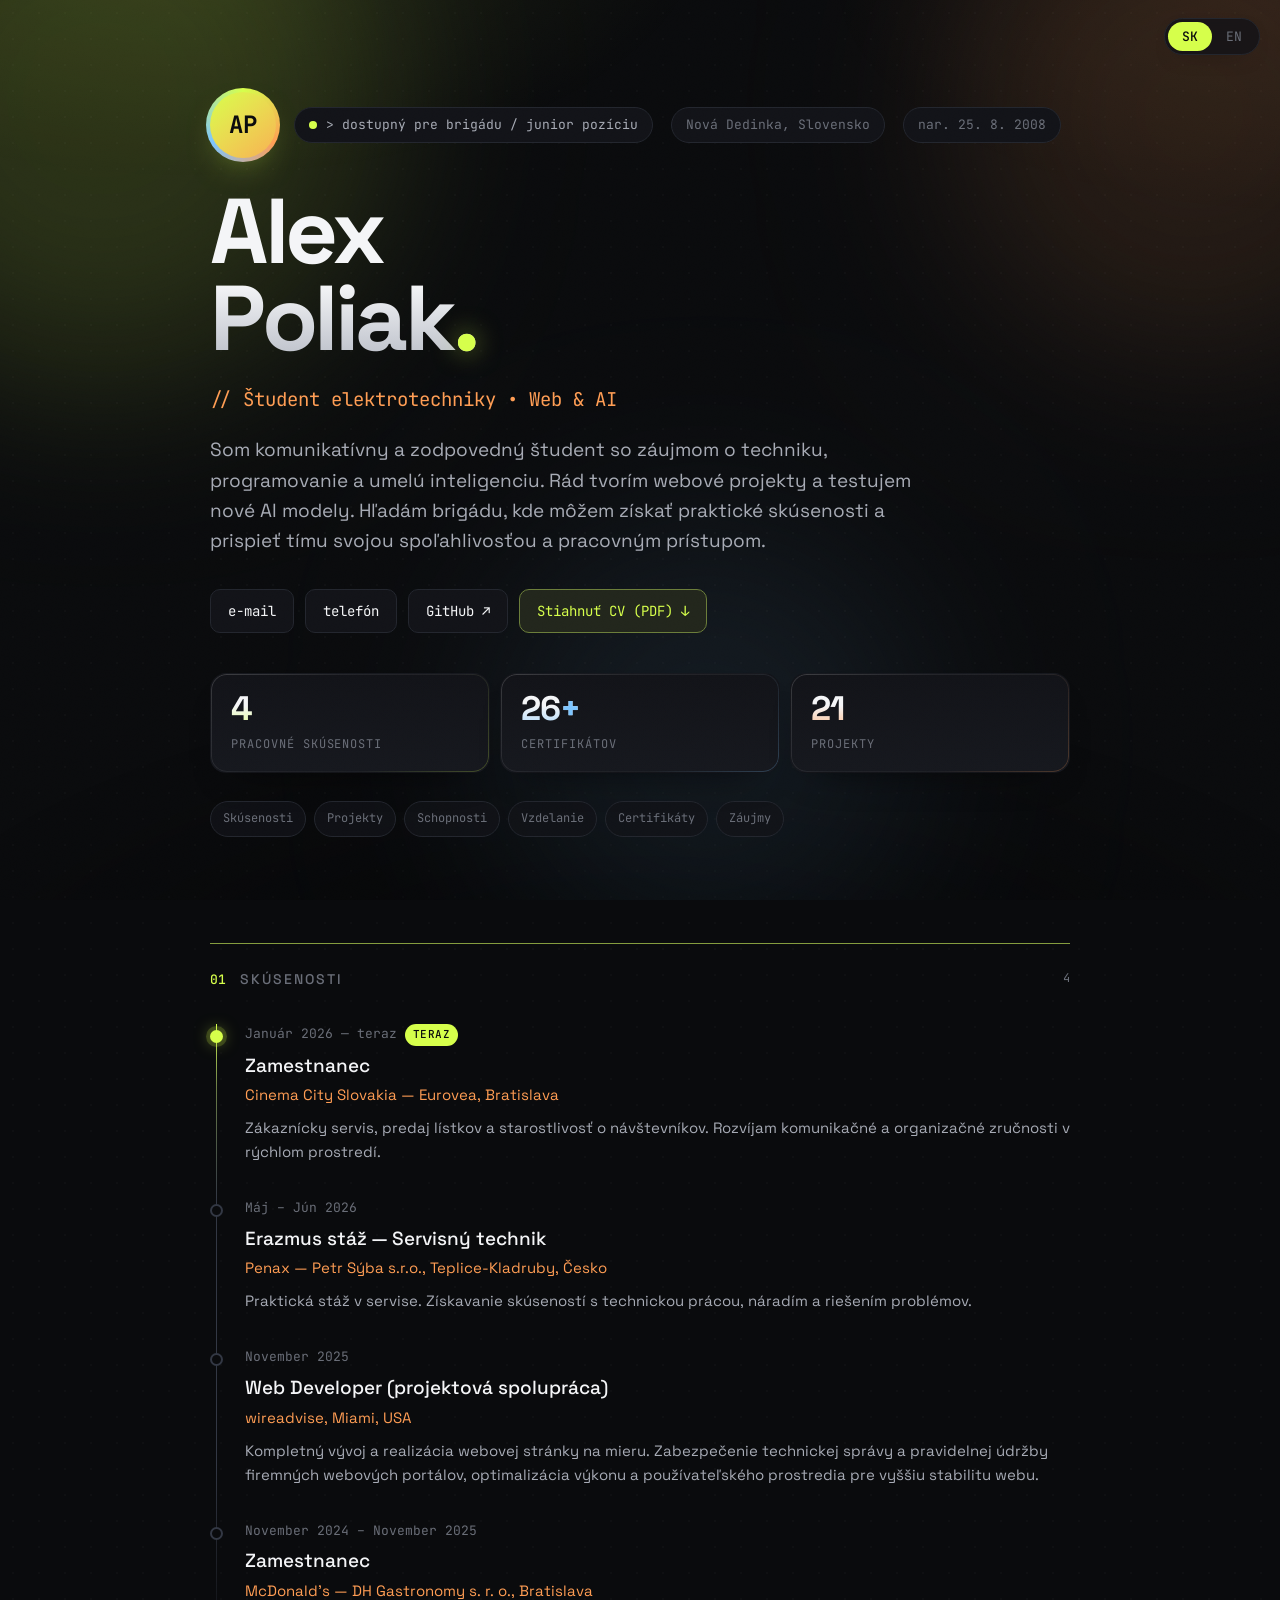
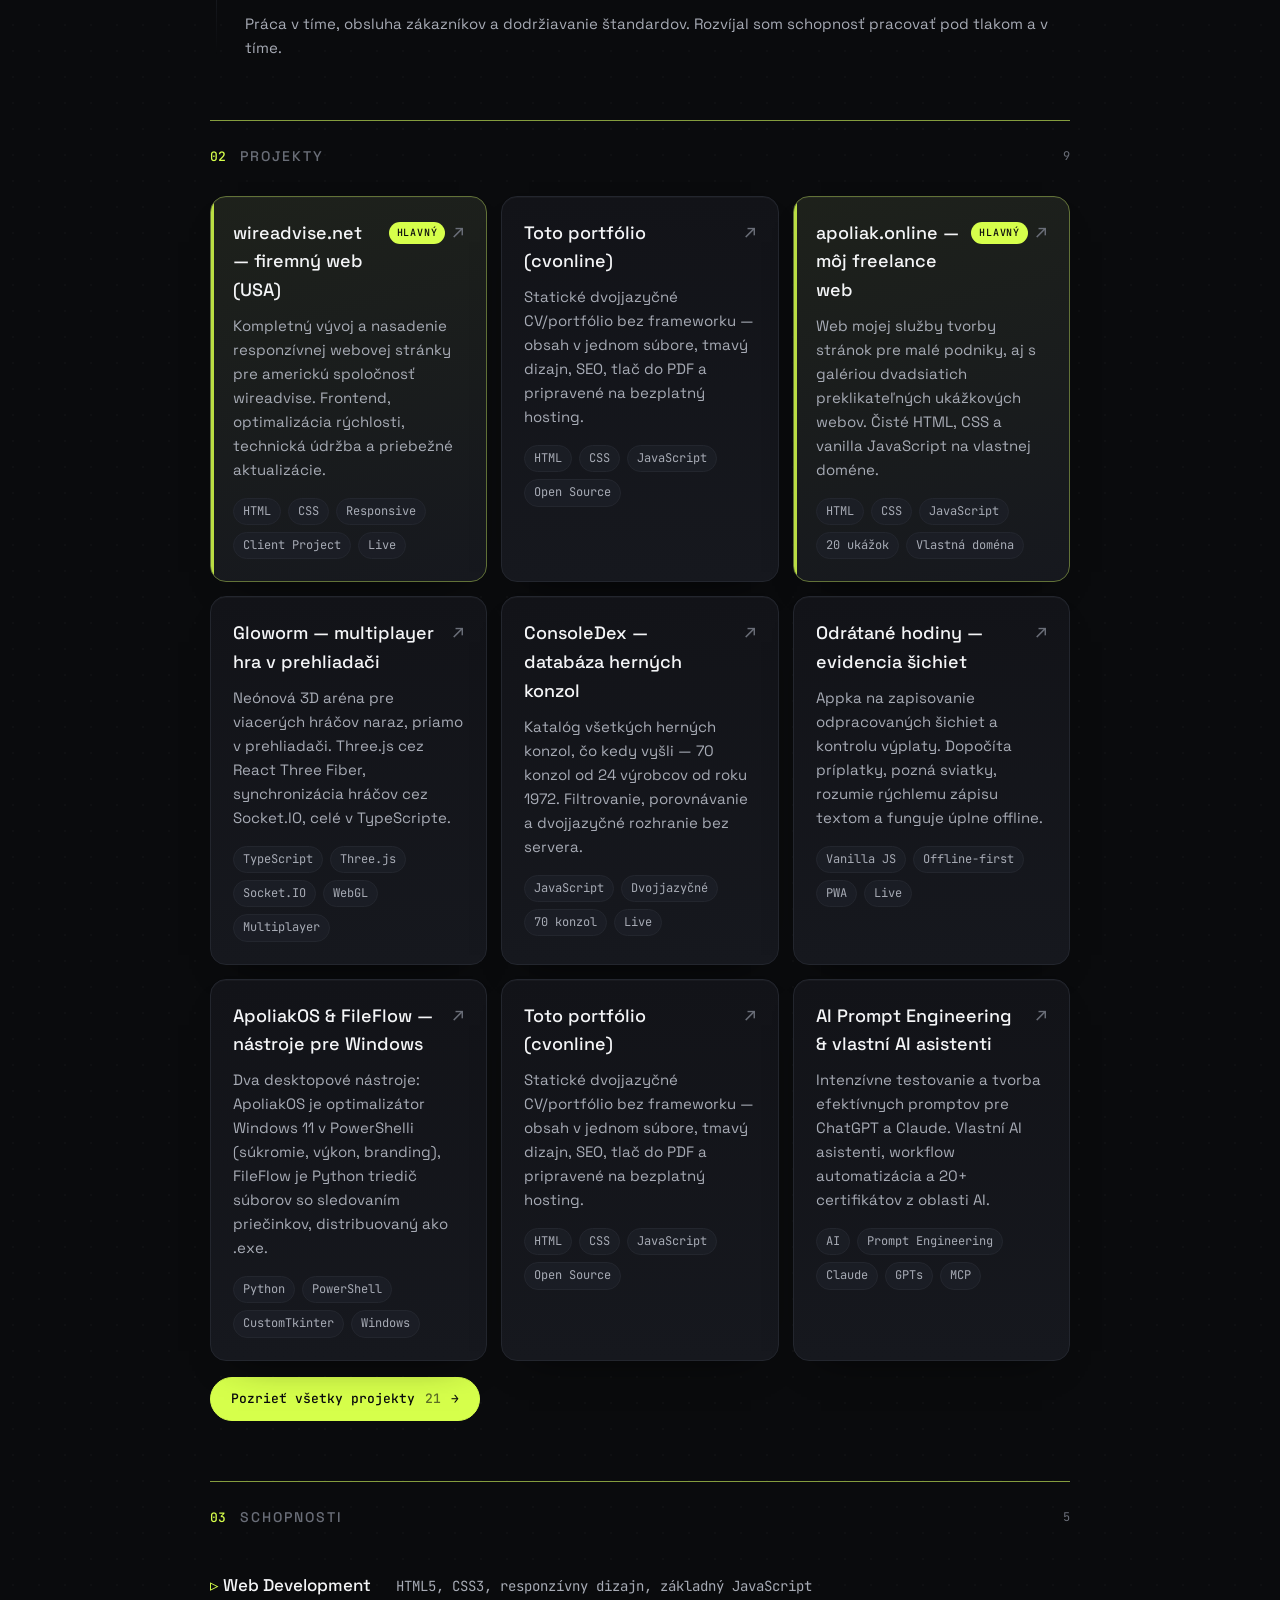
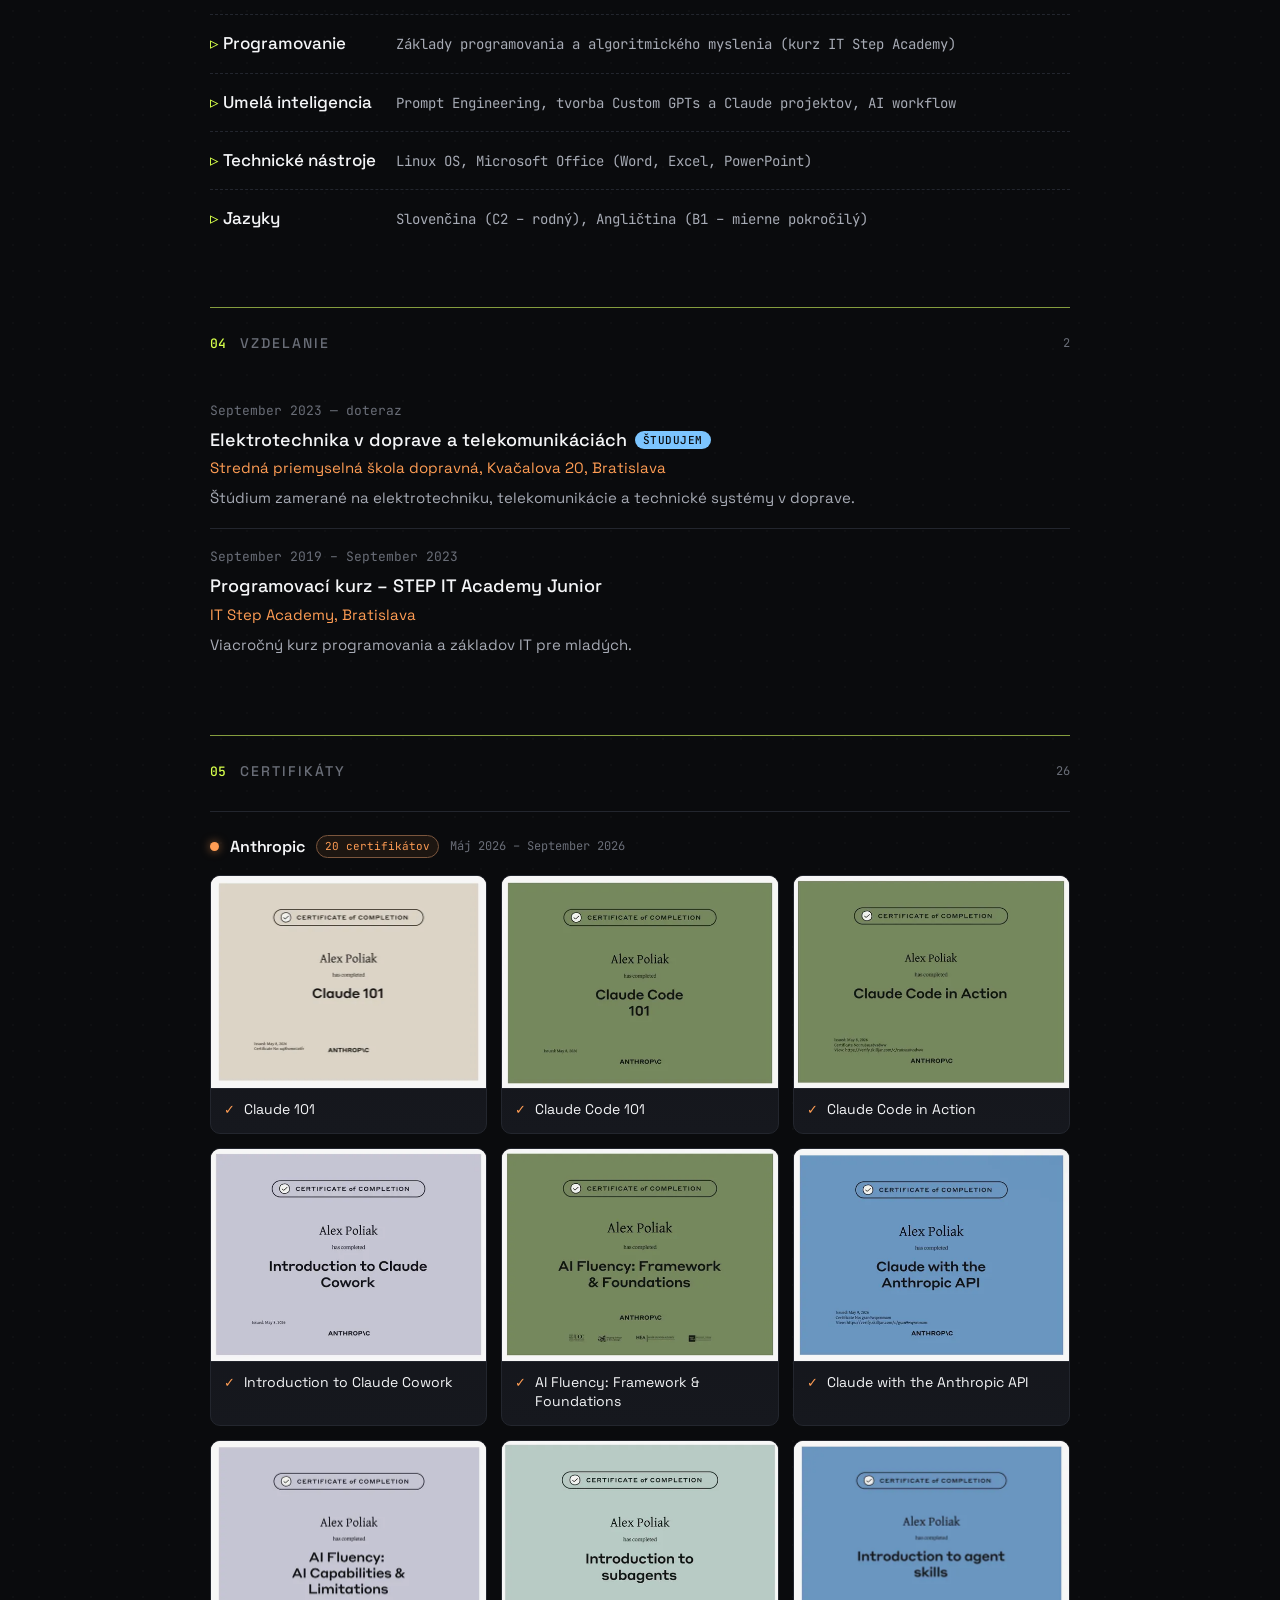
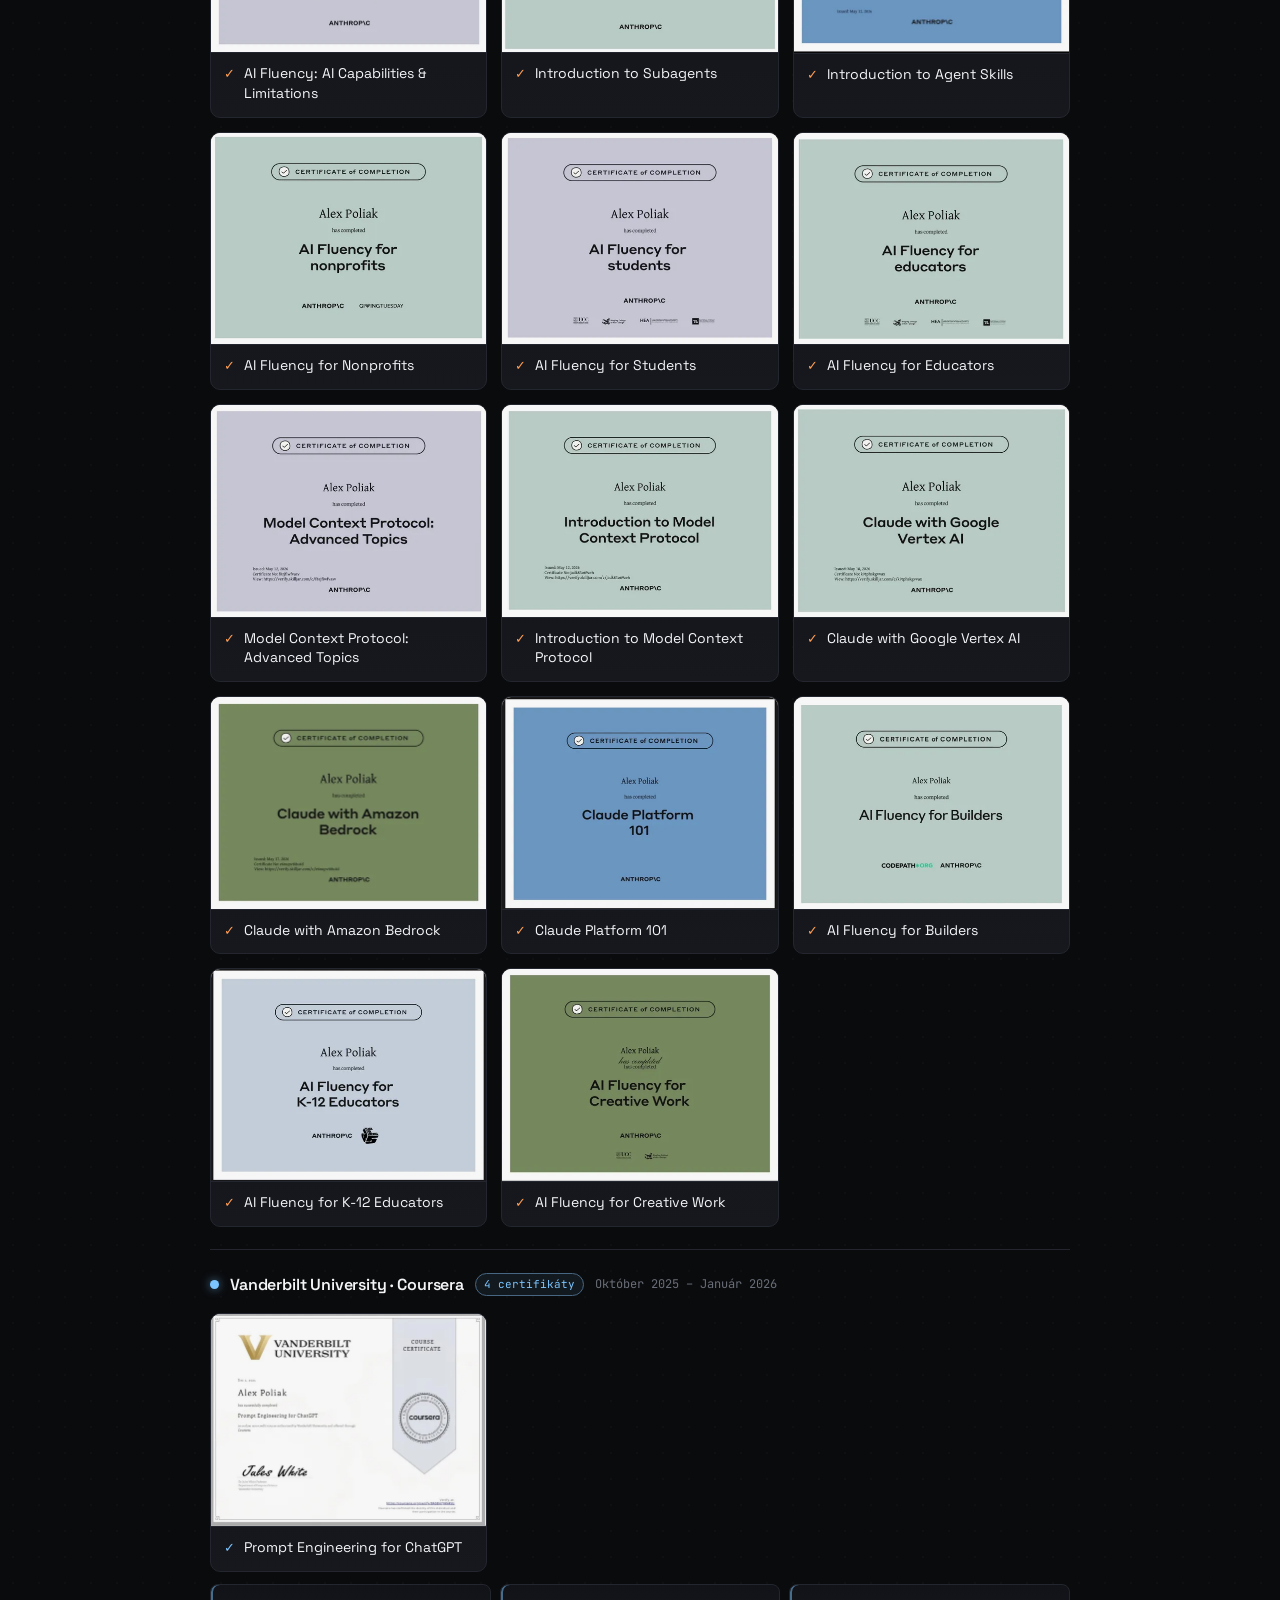
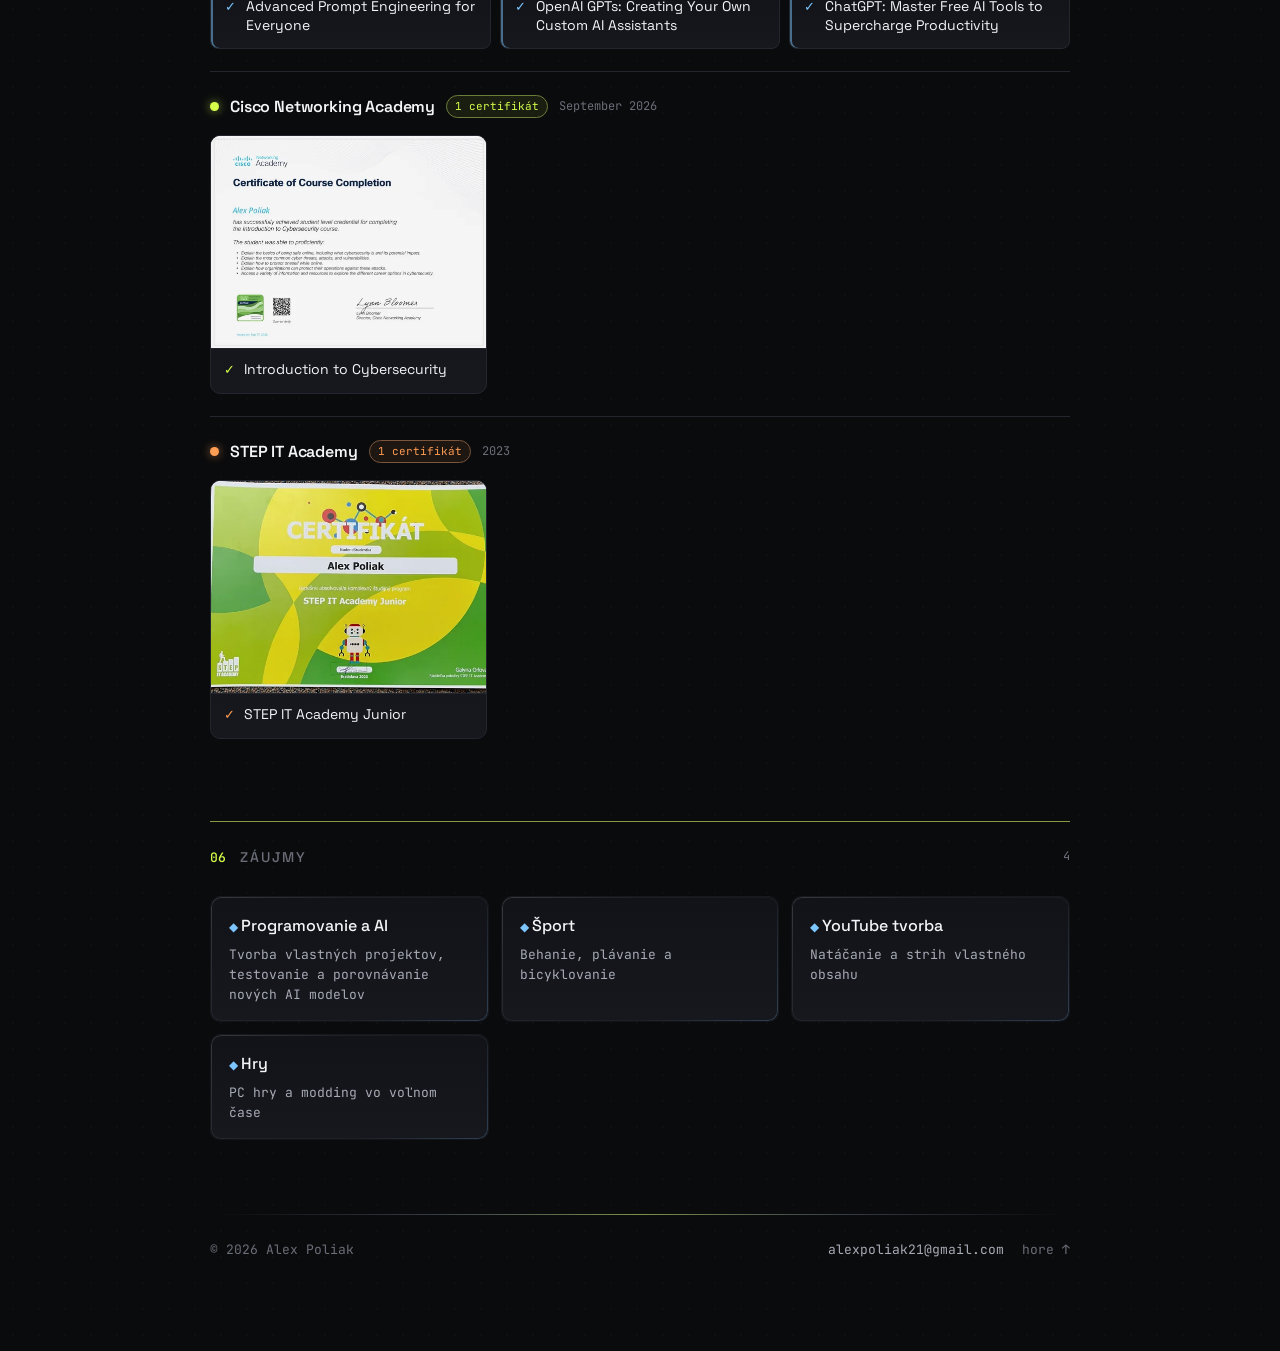
==== commit dd7ee356: "Všetky certifikáty viditeľné hneď, bez tlačidla Zobraziť ďalších" ====
--- a/index.html
+++ b/index.html
@@ -84,7 +84,7 @@
     var D = window.CV_DATA;
     var lang = 'sk';
     var CERT_PREVIEW = 5;       // textové štítky na vydavateľa pred „Zobraziť ďalších"
-    var CERT_PREVIEW_IMG = 6;   // kartičky s obrázkom = dva riadky po troch
+    var CERT_PREVIEW_IMG = Infinity;   // galéria s obrázkami ukazuje každý certifikát hneď, nič sa neschováva
     var lbList = [];            // certifikáty s obrázkom v poradí, v akom sú na stránke (pre listovanie)
     var lbIndex = -1;           // otvorený certifikát v prehliadači, -1 = zavretý
     var lbReturnFocus = null;
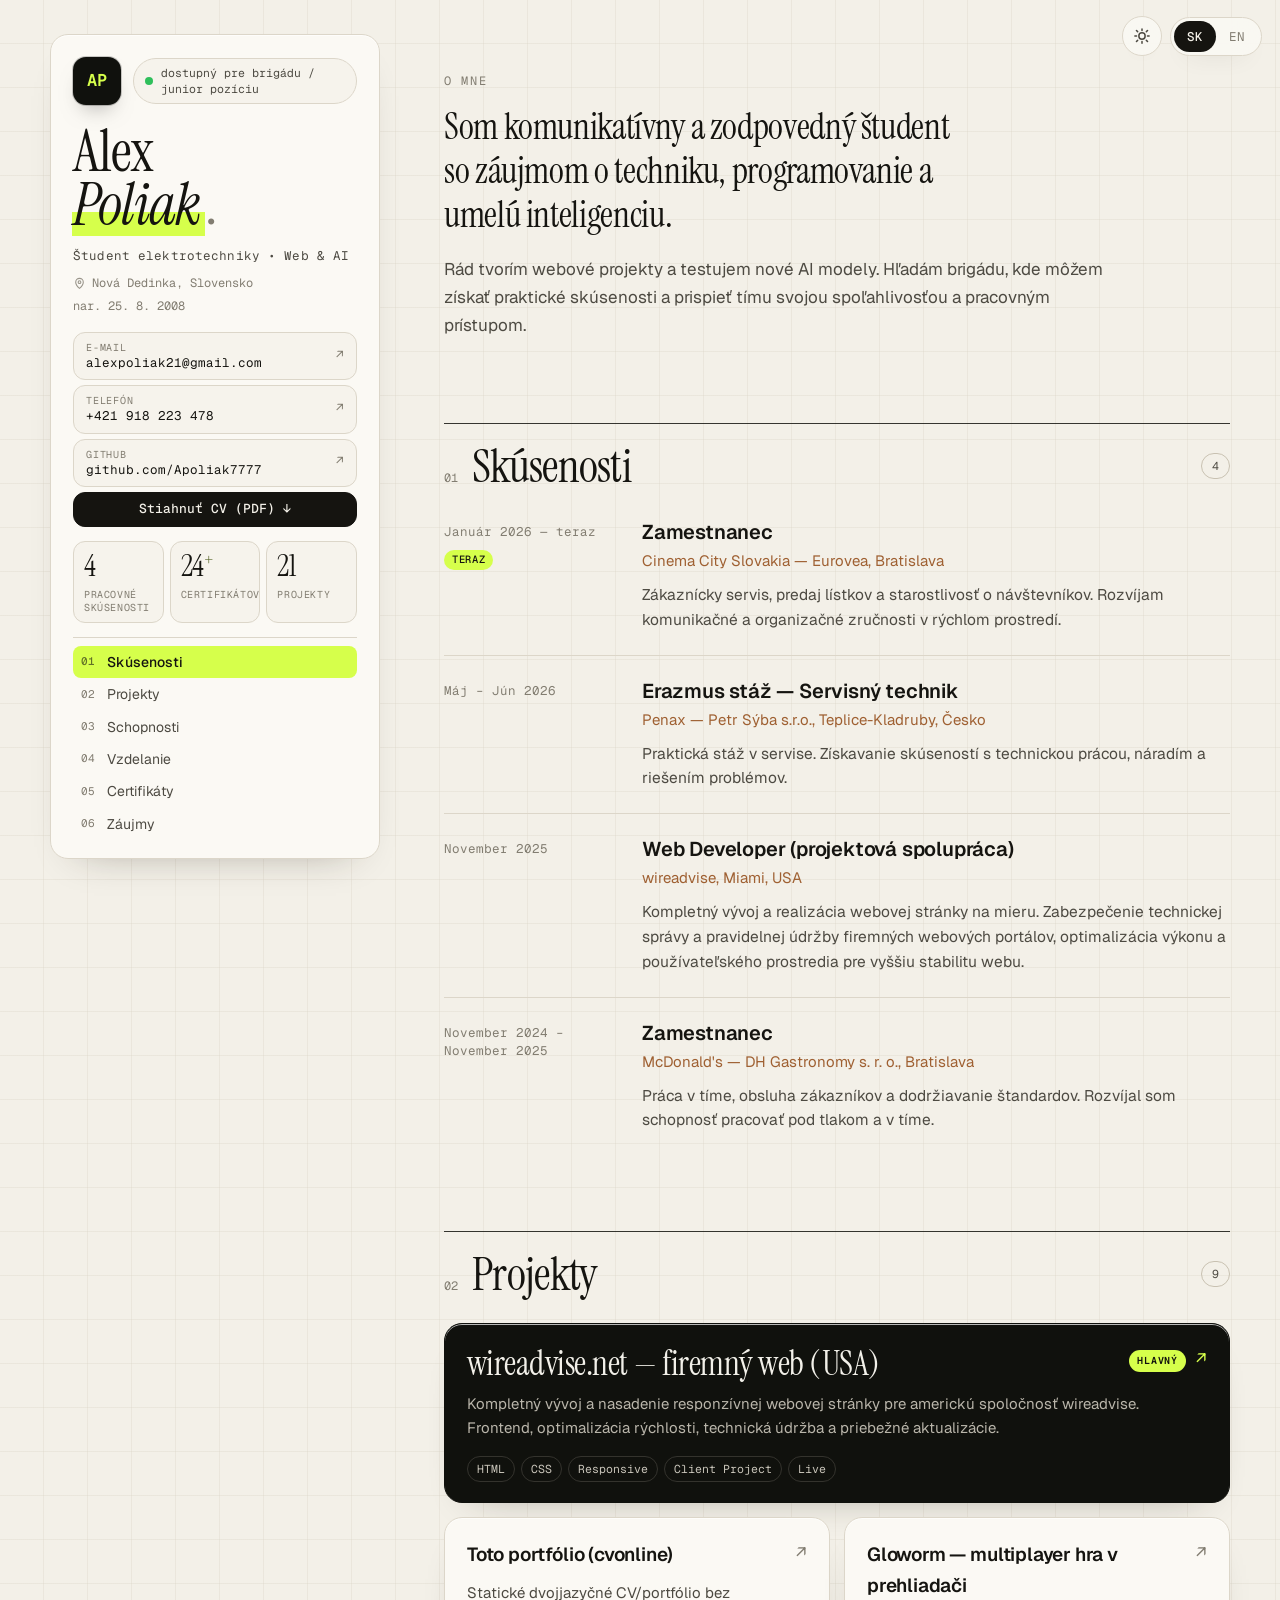
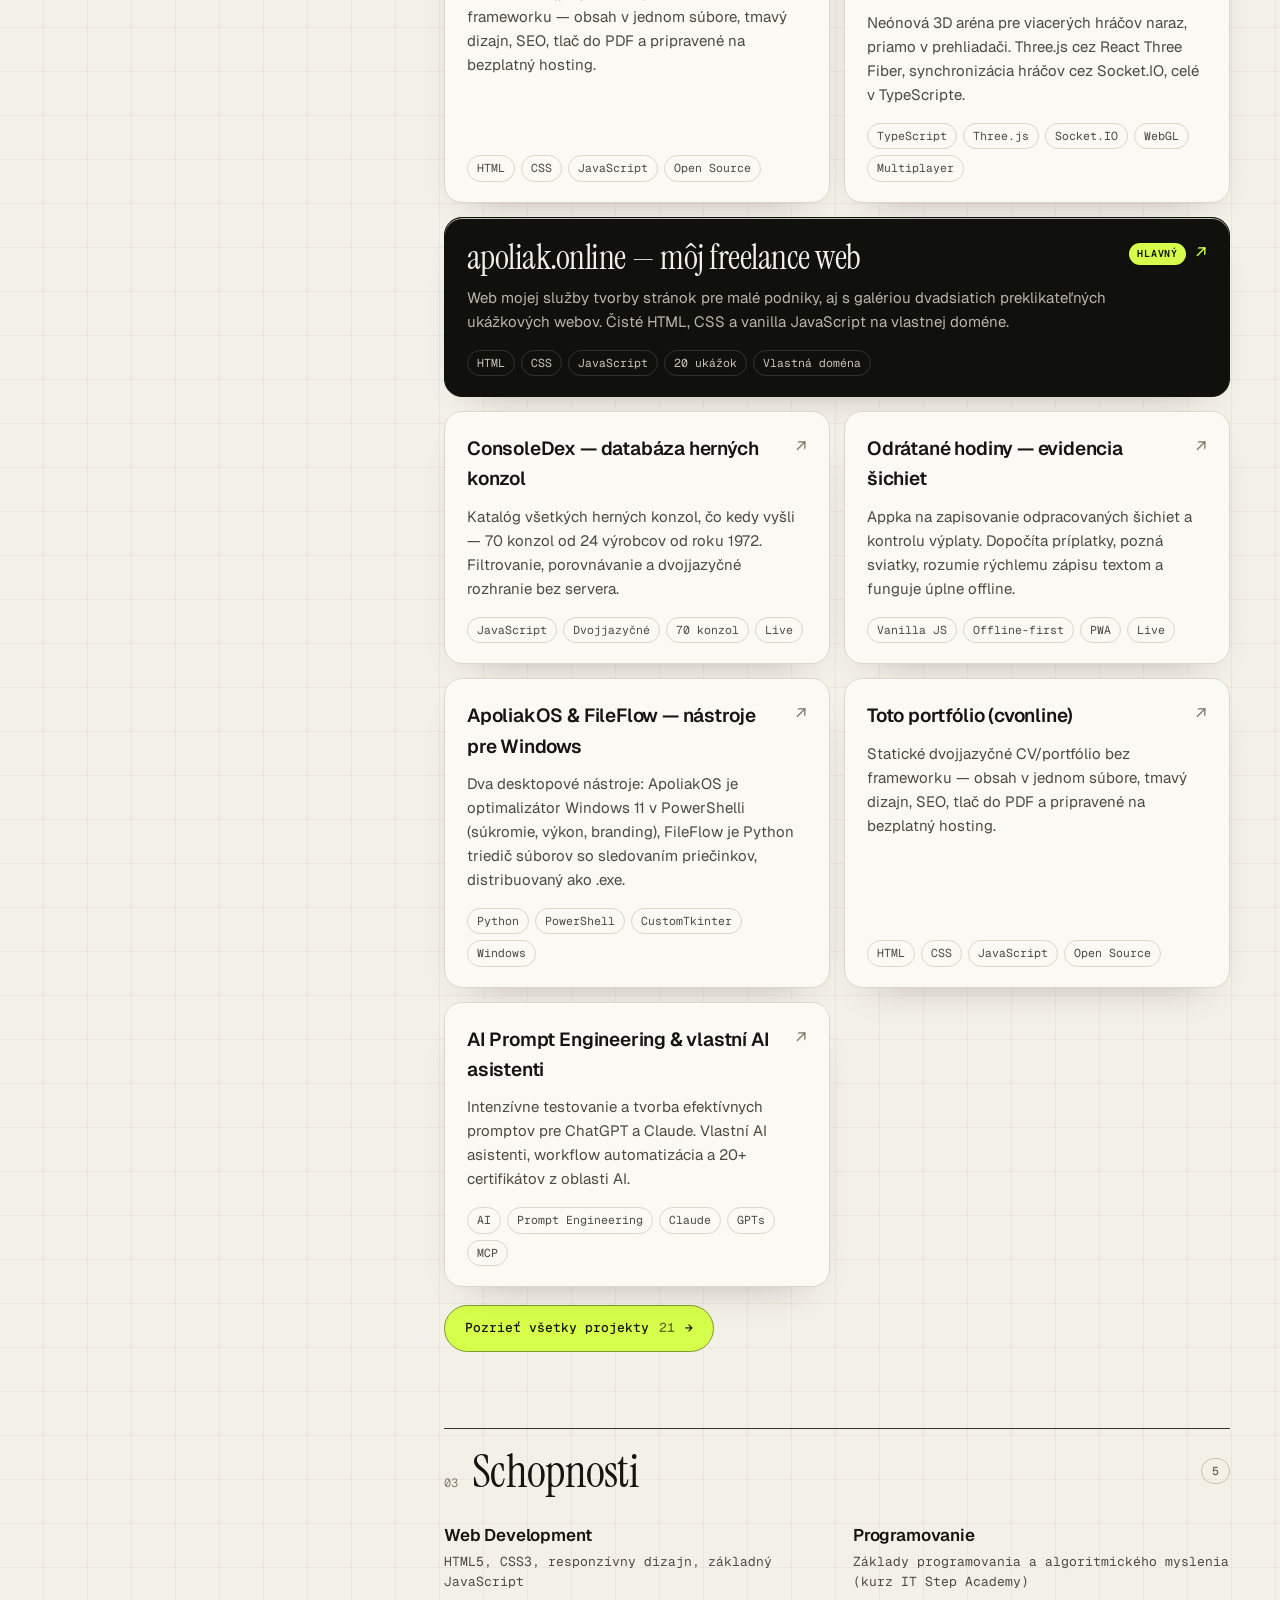
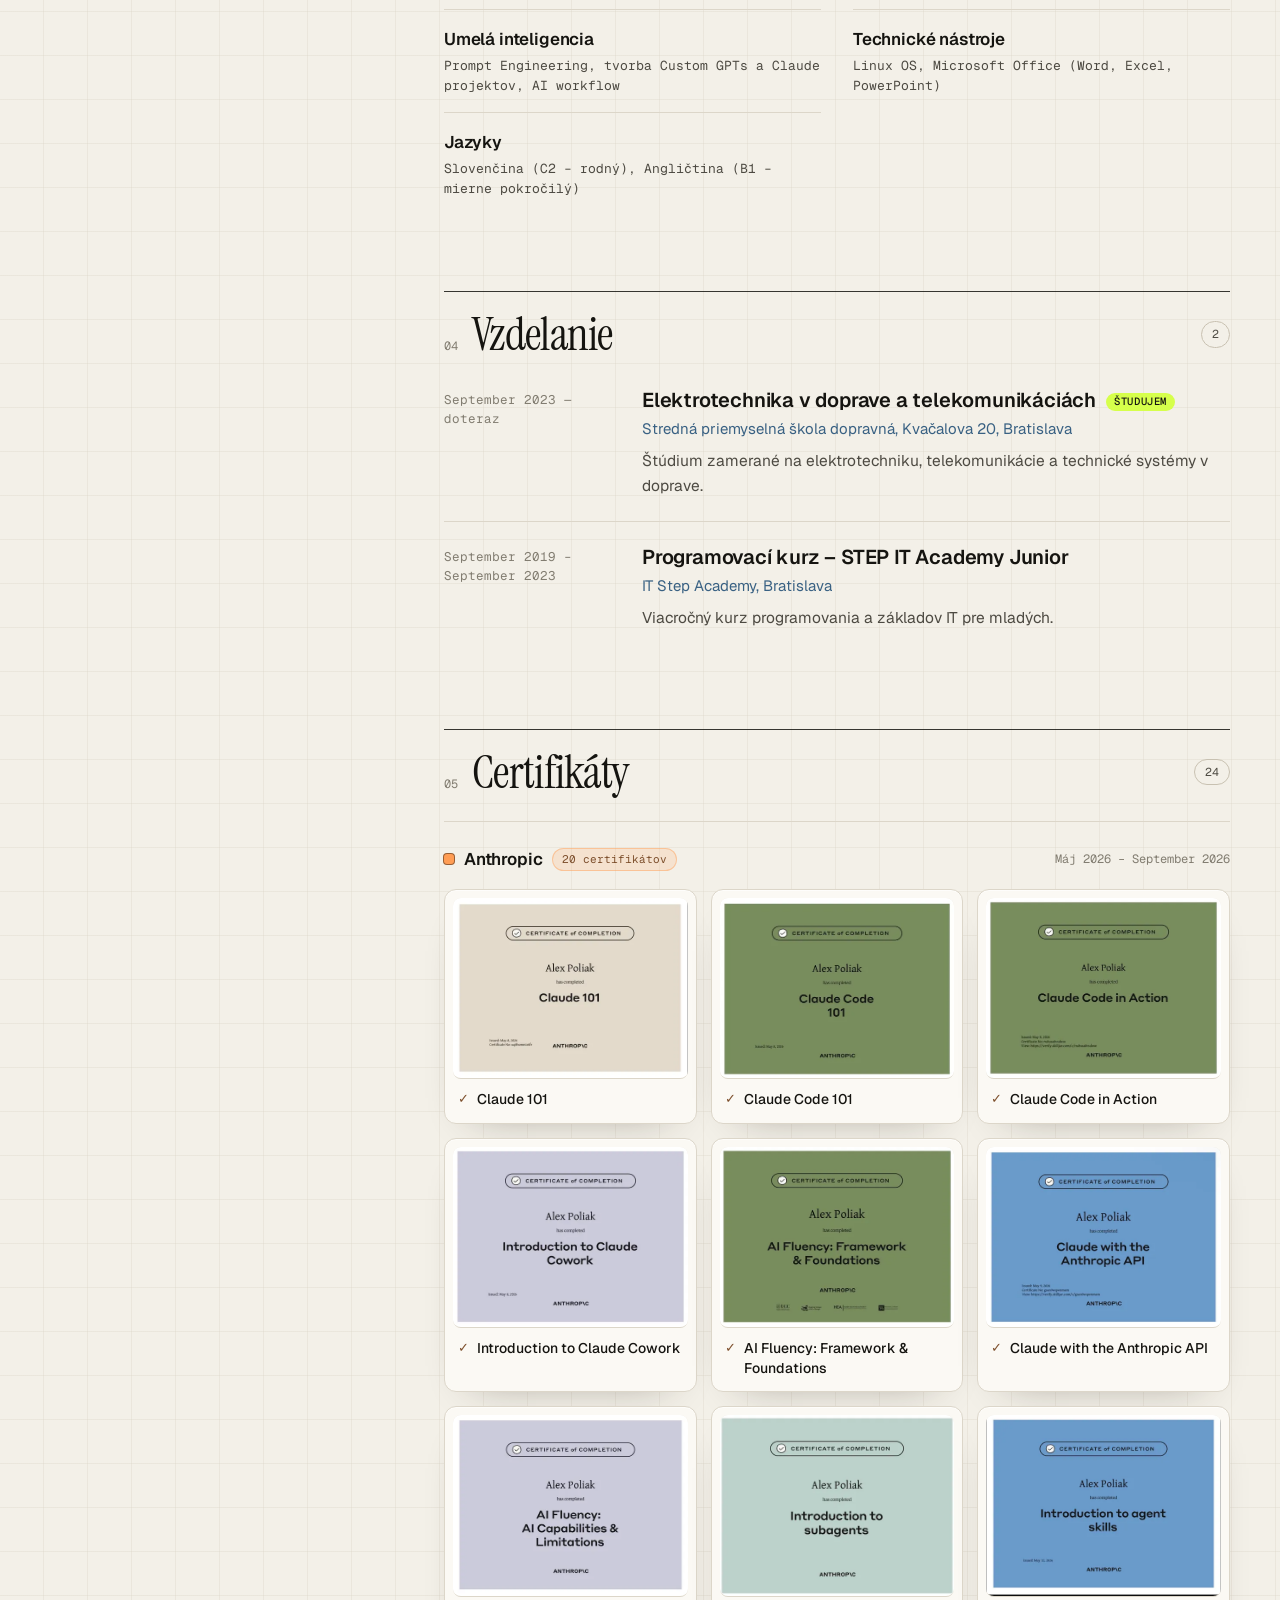
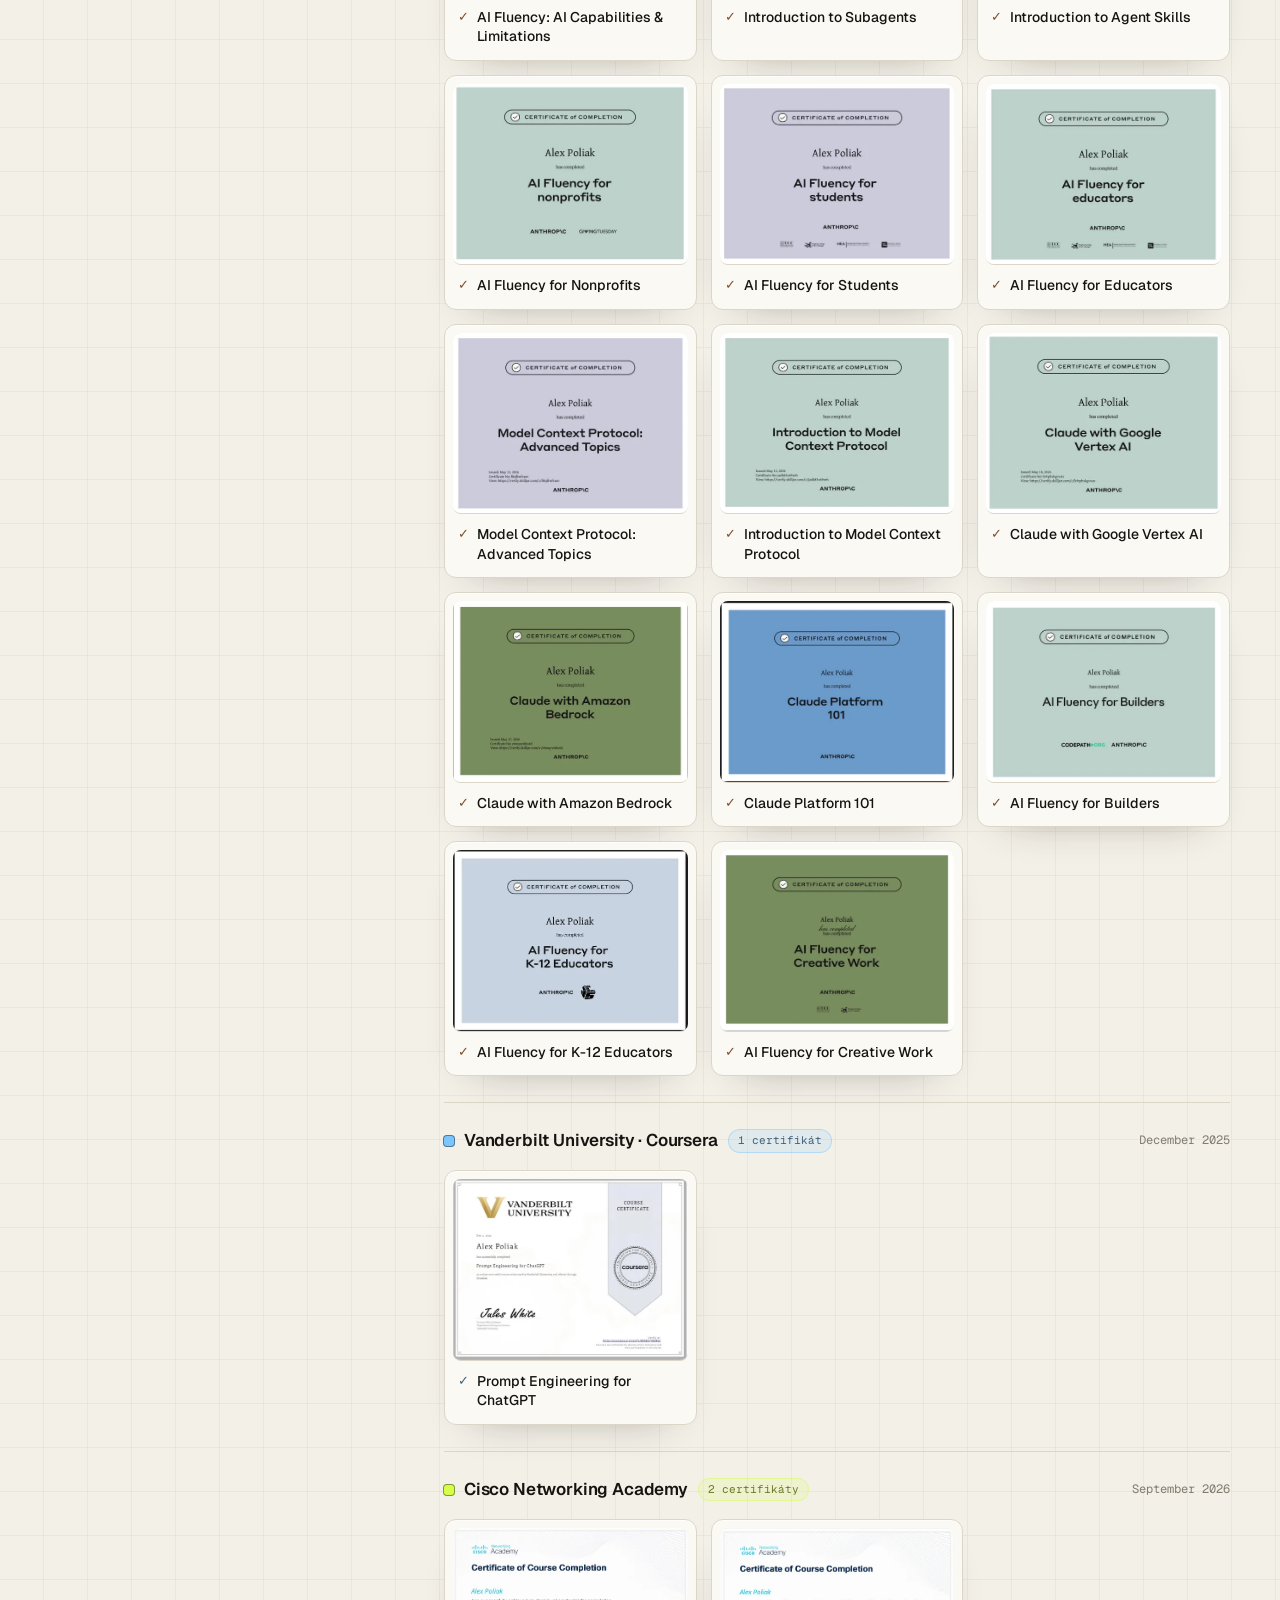
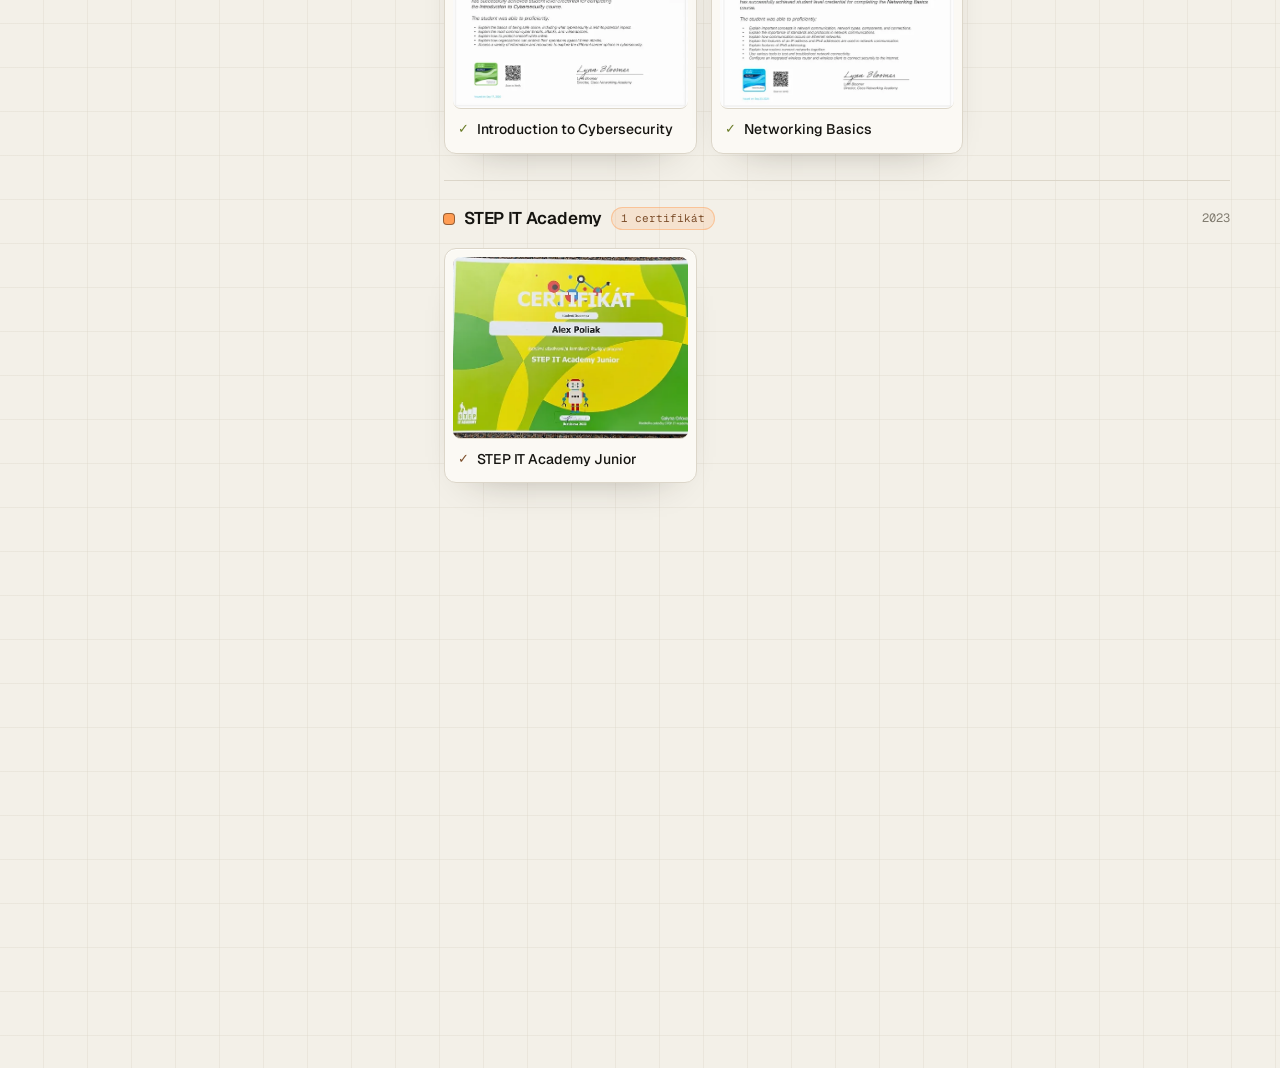
==== commit b5f1796a: "Nový dizajn: papier a zvýrazňovač, panel vľavo, svetlý a tmavý režim" ====
--- a/index.html
+++ b/index.html
@@ -26,15 +26,24 @@
   <link rel="preconnect" href="https://fonts.gstatic.com" crossorigin>
   <!-- fonty načítavame NEblokujúco (media="print" → po načítaní sa prepne na all):
        stránka sa vykreslí okamžite so systémovým fontom aj bez internetu / pri pomalej sieti -->
-  <link href="https://fonts.googleapis.com/css2?family=Space+Grotesk:wght@400;500;600;700&family=JetBrains+Mono:wght@400;500&display=swap" rel="stylesheet" media="print" onload="this.media='all'">
-  <noscript><link href="https://fonts.googleapis.com/css2?family=Space+Grotesk:wght@400;500;600;700&family=JetBrains+Mono:wght@400;500&display=swap" rel="stylesheet"></noscript>
-
+  <link href="https://fonts.googleapis.com/css2?family=Geist:wght@400;500;600;700&family=Geist+Mono:wght@400;500;600&family=Instrument+Serif:ital@0;1&display=swap" rel="stylesheet" media="print" onload="this.media='all'">
+  <noscript><link href="https://fonts.googleapis.com/css2?family=Geist:wght@400;500;600;700&family=Geist+Mono:wght@400;500;600&family=Instrument+Serif:ital@0;1&display=swap" rel="stylesheet"></noscript>
+
+  <!-- svetlý / tmavý režim ešte pred prvým vykreslením (uložená voľba, inak podľa systému) -->
+  <script>
+    (function () {
+      var th = 'light';
+      try {
+        th = localStorage.getItem('cv_theme');
+        if (th !== 'light' && th !== 'dark') th = window.matchMedia && matchMedia('(prefers-color-scheme: dark)').matches ? 'dark' : 'light';
+      } catch (e) { th = 'light'; }
+      document.documentElement.setAttribute('data-theme', th);
+    })();
+  </script>
   <link rel="stylesheet" href="style.css">
 </head>
 <body>
   <a class="skip" href="#app">Preskočiť na obsah / Skip to content</a>
-  <!-- živé pozadie: tri rozmazané farebné škvrny, ktoré pomaly driftujú (CSS .aurora) -->
-  <div class="aurora" aria-hidden="true"><span></span><span></span><span></span></div>
   <div class="toast" id="toast" role="status" aria-live="polite"></div>
 
   <!-- prehliadač certifikátov: obsah dopĺňa lbShow() -->
@@ -56,9 +65,15 @@
 
   <button type="button" class="fab-top" id="fab-top" aria-label="Späť hore / Back to top" title="Späť hore / Back to top">&#8593;</button>
 
-  <div class="lang" role="group" aria-label="Jazyk / Language">
-    <button id="btn-sk" class="active" onclick="setLang('sk')">SK</button>
-    <button id="btn-en" onclick="setLang('en')">EN</button>
+  <div class="topbar">
+    <button type="button" class="theme-btn" id="btn-theme" onclick="toggleTheme()" aria-label="Svetlý / tmavý režim" title="Svetlý / tmavý režim">
+      <svg class="i-sun" viewBox="0 0 24 24" fill="none" stroke="currentColor" stroke-width="2" stroke-linecap="round" aria-hidden="true"><circle cx="12" cy="12" r="4.2"/><path d="M12 2.5v2.2M12 19.3v2.2M4.6 4.6l1.6 1.6M17.8 17.8l1.6 1.6M2.5 12h2.2M19.3 12h2.2M4.6 19.4l1.6-1.6M17.8 6.2l1.6-1.6"/></svg>
+      <svg class="i-moon" viewBox="0 0 24 24" fill="none" stroke="currentColor" stroke-width="2" stroke-linecap="round" stroke-linejoin="round" aria-hidden="true"><path d="M20.5 14.2A8.5 8.5 0 0 1 9.8 3.5a8.5 8.5 0 1 0 10.7 10.7z"/></svg>
+    </button>
+    <div class="lang" role="group" aria-label="Jazyk / Language">
+      <button id="btn-sk" class="active" onclick="setLang('sk')">SK</button>
+      <button id="btn-en" onclick="setLang('en')">EN</button>
+    </div>
   </div>
 
   <main class="wrap" id="app">
@@ -243,30 +258,31 @@
       var nameHtml;
       if (parts.length >= 2) {
         var mid = Math.ceil(parts.length / 2);
-        nameHtml = esc(parts.slice(0, mid).join(' ')) + '<br>' + esc(parts.slice(mid).join(' '));
+        nameHtml = esc(parts.slice(0, mid).join(' ')) + '<br><span class="hl">' + esc(parts.slice(mid).join(' ')) + '</span>';
       } else { nameHtml = name; }
 
       // favicon z monogramu
       updateFavicon(initials(m.name), (m.accent || '#d6ff4b'));
 
       var html = '';
-      html += '<header class="hero">';
-      html += '<div class="hero-top">';
+      // ---- ľavý panel: identita, kontakty, čísla, navigácia (na mobile hlavička nad obsahom)
+      html += '<div class="layout"><aside class="side"><div class="side-inner">';
+      html += '<div class="id-row rise d1">';
       if (m.photo) {
-        html += '<img class="avatar rise d1" src="' + esc(safeUrl(m.photo)) + '" alt="' + name + '">';
+        html += '<img class="avatar" src="' + esc(safeUrl(m.photo)) + '" alt="' + name + '">';
       } else {
-        html += '<div class="monogram rise d1" aria-hidden="true">' + esc(initials(m.name)) + '</div>';
-      }
-      html += '<div class="status rise d1"><span class="dot ' + (h.available ? 'on' : '') + '"></span>'
-            + '<span class="mono">&gt; ' + esc(t(h.status, lang)) + '</span></div>';
-      if (t(m.location, lang)) html += '<span class="status rise d1" style="color:var(--text-dim)"><span class="mono">' + esc(t(m.location, lang)) + '</span></span>';
-      if (t(m.birth, lang)) html += '<span class="status rise d1" style="color:var(--text-dim)"><span class="mono">'
-            + (lang === 'sk' ? 'nar. ' : 'b. ') + esc(t(m.birth, lang)) + '</span></span>';
+        html += '<div class="monogram" aria-hidden="true">' + esc(initials(m.name)) + '</div>';
+      }
+      if (t(h.status, lang)) html += '<div class="status"><span class="dot ' + (h.available ? 'on' : '') + '"></span>'
+            + '<span>' + esc(t(h.status, lang)) + '</span></div>';
       html += '</div>';
 
-      html += '<h1 class="rise d2">' + nameHtml + '<span class="accent">.</span></h1>';
-      if (t(h.role, lang)) html += '<div class="role rise d3">// ' + esc(t(h.role, lang)) + '</div>';
-      if (t(h.bio, lang))  html += '<p class="bio rise d3">' + esc(t(h.bio, lang)) + '</p>';
+      html += '<h1 class="name rise d2">' + nameHtml + '<span class="accent">.</span></h1>';
+      if (t(h.role, lang)) html += '<div class="role rise d3">' + esc(t(h.role, lang)) + '</div>';
+      var facts = [];
+      if (t(m.location, lang)) facts.push('<span><svg viewBox="0 0 24 24" fill="none" stroke="currentColor" stroke-width="2" aria-hidden="true"><path d="M12 21s-7-6.1-7-11.5A7 7 0 0 1 19 9.5C19 14.9 12 21 12 21z"/><circle cx="12" cy="9.5" r="2.5"/></svg>' + esc(t(m.location, lang)) + '</span>');
+      if (t(m.birth, lang)) facts.push('<span>' + (lang === 'sk' ? 'nar. ' : 'b. ') + esc(t(m.birth, lang)) + '</span>');
+      if (facts.length) html += '<div class="facts rise d3">' + facts.join('') + '</div>';
 
       // odkazy
       var links = D.links || [];
@@ -275,8 +291,11 @@
         var label = esc(t(lk.label, lang));
         var url = safeUrl(lk.url);
         var ext = isExternal(url) ? ' target="_blank" rel="noopener"' : '';
-        var arrow = isExternal(url) ? ' &#8599;' : '';
-        html += '<a href="' + esc(url) + '"' + ext + '>' + label + arrow + '</a>';
+        // v paneli ukážeme priamo adresu / číslo, nie len slovo „e-mail"
+        var val = String(lk.url || '').replace(/^mailto:/i, '').replace(/^tel:/i, '').replace(/^https?:\/\/(www\.)?/i, '').replace(/\/$/, '');
+        if (/^tel:/i.test(String(lk.url || ''))) val = val.replace(/^(\+\d{3})(\d{3})(\d{3})(\d{3})$/, '$1 $2 $3 $4');
+        html += '<a href="' + esc(url) + '"' + ext + '><span class="lk"><span class="lk-label">' + label + '</span>'
+              + '<span class="lk-val">' + esc(val) + '</span></span></a>';
       });
       if (m.cvFile && !/tvoje-domena/.test(m.cvFile)) {
         html += '<a class="cv" href="' + esc(safeUrl(m.cvFile)) + '" target="_blank" rel="noopener">'
@@ -293,7 +312,17 @@
 
       html += renderJumpNav();
 
-      html += '</header>';
+      html += '</div></aside>';
+
+      // ---- pravý stĺpec: úvod (prvá veta bio veľkým písmom, zvyšok pod ňou) + sekcie
+      html += '<div class="main">';
+      if (t(h.bio, lang)) {
+        var bio = t(h.bio, lang), cut = bio.search(/[.!?]\s/);
+        var lead = cut > 0 ? bio.slice(0, cut + 1) : bio, rest = cut > 0 ? bio.slice(cut + 2) : '';
+        html += '<header class="intro rise d2"><div class="kicker">' + (lang === 'sk' ? 'O mne' : 'About me') + '</div>'
+              + '<p class="bio">' + esc(lead) + '</p>'
+              + (rest ? '<p class="bio-rest">' + esc(rest) + '</p>' : '') + '</header>';
+      }
 
       // sekcie podľa poradia
       var sec = D.sections || {};
@@ -327,6 +356,7 @@
       if (f.email) html += '<a href="mailto:' + esc(f.email) + '" class="copy-email" data-email="' + esc(f.email) + '">' + esc(f.email) + '</a>';
       html += '<button class="to-top" onclick="window.scrollTo({top:0,behavior:\'smooth\'})">' + (lang === 'sk' ? 'hore' : 'top') + ' &#8593;</button>';
       html += '</span></footer>';
+      html += '</div></div>';   // .main + .layout
 
       document.getElementById('app').innerHTML = html;
 
@@ -766,6 +796,16 @@
       });
     }
 
+    // svetlý / tmavý režim — voľba sa pamätá (localStorage), predvolený je podľa systému
+    function toggleTheme() {
+      var root = document.documentElement;
+      var next = root.getAttribute('data-theme') === 'dark' ? 'light' : 'dark';
+      root.setAttribute('data-theme', next);
+      try { localStorage.setItem('cv_theme', next); } catch (e) {}
+      var tc = document.querySelector('meta[name="theme-color"]');
+      if (tc) tc.setAttribute('content', next === 'dark' ? '#0e0e0c' : '#f3f0e8');
+    }
+
     function setLang(l) {
       lang = l;
       try { localStorage.setItem('lang', l); sessionStorage.setItem('lang', l); } catch (e) {}
--- a/style.css
+++ b/style.css
@@ -1,772 +1,510 @@
 /* ============================================================================
-   style.css — dizajnový systém portfólia Alexa Poliaka
+   style.css — dizajnový systém portfólia Alexa Poliaka („papier & zvýrazňovač")
    Zdieľa ho index.html (životopis) aj projekty.html (všetky GitHub projekty).
-   Farby --accent / --accent-2 / --accent-3 sem zapisuje render() z content.js.
+   Farby --accent / --accent-2 / --accent-3 sem zapisuje render() z content.js;
+   na svetlom podklade sa z nich cez color-mix odvodzujú tmavšie „atramentové" tóny.
+   Téma: <html data-theme="light|dark"> nastavuje skript v <head> a prepínač hore.
    ============================================================================ */
 
 :root {
-  --bg:        #0a0b0d;
-  --bg-grid:   rgba(255,255,255,0.02);
-  --surface:   #121318;
-  --surface-2: #16181e;
-  --surface-3: #1d2029;
-  --line:      #23262e;
-  --line-2:    #333844;
-  --text:      #f4f5f7;
-  --text-mid:  #a7abb5;
-  --text-dim:  #6a6e78;
-  --accent:    #d6ff4b;
-  --accent-2:  #ff9d54;
-  --accent-3:  #7cc5ff;
-  --glow:      color-mix(in srgb, var(--accent) 55%, transparent);
-  --radius:    16px;
-  --radius-sm: 10px;
+  --accent:   #d6ff4b;
+  --accent-2: #ff9d54;
+  --accent-3: #7cc5ff;
+  --ease:     cubic-bezier(.22,.61,.36,1);
+  --radius:    18px;
+  --radius-sm: 12px;
   --radius-xs: 8px;
-  --maxw:      860px;
-  --ease:      cubic-bezier(.22,.61,.36,1);
+  --maxw:      1180px;
+  --side-w:    330px;
+  --font-sans:  'Geist', 'Inter', system-ui, -apple-system, 'Segoe UI', sans-serif;
+  --font-serif: 'Instrument Serif', 'Iowan Old Style', Georgia, serif;
+  --font-mono:  'Geist Mono', 'JetBrains Mono', ui-monospace, monospace;
+}
+
+/* ---- svetlá téma: teplý papier, čierny atrament ---- */
+:root, :root[data-theme="light"] {
+  --bg:        #f3f0e8;
+  --bg-2:      #ece8dd;
+  --surface:   #fbf9f4;
+  --surface-2: #f6f3ec;
+  --line:      #dcd6c9;
+  --line-2:    #c8c1b1;
+  --text:      #151410;
+  --text-mid:  #4d4a42;
+  --text-dim:  #827d71;
+  --mark:      var(--accent);                                   /* zvýrazňovač za textom */
+  --on-mark:   #151410;
+  --tint:      46%;                                             /* koľko farby ostane v „atramente" */
+  --tint-to:   #0e0d0a;
+  --ink-1:     color-mix(in srgb, var(--accent)   32%, #10120a);
+  --ink-2:     color-mix(in srgb, var(--accent-2) 58%, #1a0c02);
+  --ink-3:     color-mix(in srgb, var(--accent-3) 44%, #041222);
+  --shadow:    0 1px 0 rgba(255,255,255,.7) inset, 0 18px 40px -30px rgba(40,34,20,.45);
+  --shadow-hi: 0 1px 0 rgba(255,255,255,.7) inset, 0 28px 60px -34px rgba(40,34,20,.55);
+  color-scheme: light;
+}
+/* ---- tmavá téma: grafit, limetka svieti priamo ---- */
+:root[data-theme="dark"] {
+  --bg:        #0e0e0c;
+  --bg-2:      #141412;
+  --surface:   #171714;
+  --surface-2: #1c1c19;
+  --line:      #2a2925;
+  --line-2:    #3a3933;
+  --text:      #f2f0e9;
+  --text-mid:  #b3afa4;
+  --text-dim:  #7d7a70;
+  --mark:      var(--accent);
+  --on-mark:   #0e0e0c;
+  --tint:      100%;
+  --tint-to:   #ffffff;
+  --ink-1:     var(--accent);
+  --ink-2:     var(--accent-2);
+  --ink-3:     var(--accent-3);
   --shadow:    0 1px 0 rgba(255,255,255,.03) inset, 0 18px 40px -28px rgba(0,0,0,.9);
+  --shadow-hi: 0 1px 0 rgba(255,255,255,.04) inset, 0 28px 60px -30px rgba(0,0,0,.95);
+  color-scheme: dark;
 }
 
 * { box-sizing: border-box; margin: 0; padding: 0; }
 html { scroll-behavior: smooth; }
-::selection { background: color-mix(in srgb, var(--accent) 30%, transparent); color: var(--text); }
+::selection { background: var(--mark); color: var(--on-mark); }
 
 body {
-  font-family: 'Space Grotesk', -apple-system, BlinkMacSystemFont, 'Segoe UI', sans-serif;
+  font-family: var(--font-sans);
   color: var(--text);
   line-height: 1.6;
+  font-size: 16px;
   -webkit-font-smoothing: antialiased;
   text-rendering: optimizeLegibility;
-  position: relative;
   min-height: 100vh;
   background-color: var(--bg);
-  background-image: radial-gradient(var(--bg-grid) 1.3px, transparent 1.3px);
-  background-size: 26px 26px;
-  padding: 0 22px 90px;
+  /* jemná papierová mriežka */
+  background-image:
+    linear-gradient(to right, color-mix(in srgb, var(--line) 38%, transparent) 1px, transparent 1px),
+    linear-gradient(to bottom, color-mix(in srgb, var(--line) 38%, transparent) 1px, transparent 1px);
+  background-size: 44px 44px;
+  background-position: -1px -1px;
+  padding: 0 28px 80px;
   overflow-x: hidden;
-}
-/* atmosféra — jemné akcentové prisvietenie zhora + vinieta zdola */
-body::before {
-  content: ""; position: fixed; inset: 0; pointer-events: none; z-index: 0;
-  background:
-    radial-gradient(58% 40% at 15% -8%, color-mix(in srgb, var(--accent) 10%, transparent), transparent 70%),
-    radial-gradient(52% 36% at 102% -2%, color-mix(in srgb, var(--accent-2) 8%, transparent), transparent 72%),
-    radial-gradient(90% 60% at 50% 118%, color-mix(in srgb, #000 60%, transparent), transparent 70%);
-}
-.wrap { max-width: var(--maxw); margin: 0 auto; position: relative; z-index: 1; }
-code, .mono { font-family: 'JetBrains Mono', ui-monospace, monospace; }
+  transition: background-color .3s var(--ease), color .3s var(--ease);
+}
+.wrap { max-width: var(--maxw); margin: 0 auto; position: relative; }
+code, .mono { font-family: var(--font-mono); }
+a { color: inherit; }
 
 .skip {
-  position: absolute; left: -9999px; top: auto; z-index: 50;
-  padding: 10px 16px; background: var(--accent); color: var(--bg);
+  position: absolute; left: -9999px; top: auto; z-index: 60;
+  padding: 10px 16px; background: var(--mark); color: var(--on-mark);
   border-radius: var(--radius-xs); font-weight: 600; text-decoration: none;
 }
 .skip:focus { left: 16px; top: 16px; outline: 2px solid var(--text); outline-offset: 2px; }
+
+/* staré dekorácie z predošlého dizajnu — markup ich môže ešte mať */
+.aurora { display: none !important; }
 
 .toast {
   position: fixed; left: 50%; bottom: 24px; transform: translateX(-50%) translateY(16px);
-  background: var(--surface-2); border: 1px solid var(--line-2); color: var(--text);
-  padding: 11px 18px; border-radius: 999px; font-family: 'JetBrains Mono', monospace; font-size: 13px;
-  opacity: 0; pointer-events: none; z-index: 50; transition: opacity .22s var(--ease), transform .22s var(--ease);
-  box-shadow: 0 16px 40px -24px rgba(0,0,0,.9);
+  background: var(--text); color: var(--bg);
+  padding: 11px 18px; border-radius: 999px; font-family: var(--font-mono); font-size: 13px;
+  opacity: 0; pointer-events: none; z-index: 70; transition: opacity .22s var(--ease), transform .22s var(--ease);
+  box-shadow: 0 16px 40px -20px rgba(0,0,0,.6);
 }
 .toast.show { opacity: 1; transform: translateX(-50%) translateY(0); }
 
-.jump-nav {
-  display: flex; gap: 8px; flex-wrap: wrap; margin-top: 28px;
-}
-.jump-nav a {
-  font-family: 'JetBrains Mono', monospace; font-size: 12px; color: var(--text-dim);
-  text-decoration: none; padding: 7px 12px; border-radius: 999px;
-  border: 1px solid var(--line); background: color-mix(in srgb, var(--surface) 80%, transparent);
-  transition: color .18s var(--ease), border-color .18s var(--ease), background .18s var(--ease);
-}
-.jump-nav a:hover, .jump-nav a:focus-visible { color: var(--accent); border-color: color-mix(in srgb, var(--accent) 45%, var(--line)); }
-.jump-nav a.is-active {
-  color: var(--bg); background: var(--accent); border-color: var(--accent); font-weight: 500;
-}
-.jump-nav a:focus-visible { outline: 2px solid var(--accent); outline-offset: 2px; }
-
-section[id^="section-"] { scroll-margin-top: 20px; }
+/* ---- horná lišta: tmavý/svetlý režim + jazyk ---- */
+.topbar {
+  position: fixed; top: 16px; right: 18px; z-index: 40;
+  display: inline-flex; align-items: center; gap: 8px;
+}
+.theme-btn, .lang {
+  background: color-mix(in srgb, var(--surface) 82%, transparent);
+  border: 1px solid var(--line); border-radius: 999px;
+  -webkit-backdrop-filter: blur(12px); backdrop-filter: blur(12px);
+  box-shadow: 0 10px 26px -18px rgba(0,0,0,.45);
+}
+.theme-btn {
+  appearance: none; width: 40px; height: 40px; display: grid; place-items: center;
+  color: var(--text-mid); cursor: pointer; transition: color .18s var(--ease), border-color .18s var(--ease), transform .3s var(--ease);
+}
+.theme-btn:hover { color: var(--text); border-color: var(--line-2); }
+.theme-btn:active { transform: rotate(-20deg) scale(.95); }
+.theme-btn svg { width: 18px; height: 18px; display: block; }
+.theme-btn .i-moon { display: none; }
+:root[data-theme="dark"] .theme-btn .i-sun { display: none; }
+:root[data-theme="dark"] .theme-btn .i-moon { display: block; }
+.lang { display: inline-flex; padding: 3px; font-family: var(--font-mono); font-size: 12.5px; }
+.lang button {
+  appearance: none; border: none; background: transparent; color: var(--text-dim);
+  padding: 7px 13px; border-radius: 999px; cursor: pointer; font-family: inherit; font-size: inherit;
+  transition: color .18s var(--ease), background .18s var(--ease);
+}
+.lang button:hover { color: var(--text); }
+.lang button.active { background: var(--text); color: var(--bg); font-weight: 500; }
+.theme-btn:focus-visible, .lang button:focus-visible { outline: 2px solid var(--text); outline-offset: 2px; }
 
 .fab-top {
   position: fixed; right: 20px; bottom: 22px; z-index: 35;
-  width: 44px; height: 44px; border-radius: 50%; border: 1px solid var(--line-2);
-  background: color-mix(in srgb, var(--surface-2) 88%, transparent);
-  color: var(--text-mid); font-size: 18px; cursor: pointer;
-  backdrop-filter: blur(10px); -webkit-backdrop-filter: blur(10px);
-  box-shadow: 0 12px 30px -18px rgba(0,0,0,.9);
+  width: 46px; height: 46px; border-radius: 50%; border: 1px solid var(--line-2);
+  background: var(--text); color: var(--bg); font-size: 18px; cursor: pointer;
+  box-shadow: 0 14px 30px -16px rgba(0,0,0,.55);
   opacity: 0; transform: translateY(10px); pointer-events: none;
-  transition: opacity .22s var(--ease), transform .22s var(--ease), color .18s var(--ease), border-color .18s var(--ease);
+  transition: opacity .22s var(--ease), transform .22s var(--ease);
 }
 .fab-top.show { opacity: 1; transform: none; pointer-events: auto; }
-.fab-top:hover { color: var(--accent); border-color: color-mix(in srgb, var(--accent) 45%, var(--line)); }
-.fab-top:focus-visible { outline: 2px solid var(--accent); outline-offset: 2px; }
-
-/* prepínač jazyka */
-.lang {
-  position: fixed; top: 18px; right: 20px;
-  display: inline-flex; background: color-mix(in srgb, var(--surface) 78%, transparent);
-  border: 1px solid var(--line); border-radius: 999px; padding: 3px; z-index: 30;
-  font-family: 'JetBrains Mono', monospace; font-size: 13px;
-  backdrop-filter: blur(10px); -webkit-backdrop-filter: blur(10px);
-  box-shadow: 0 8px 24px -16px rgba(0,0,0,.8);
-}
-.lang button {
-  appearance: none; border: none; background: transparent; color: var(--text-dim);
-  padding: 6px 14px; border-radius: 999px; cursor: pointer;
-  font-family: inherit; font-size: inherit;
-  transition: color .18s var(--ease), background .18s var(--ease);
-}
-.lang button:hover { color: var(--text-mid); }
-.lang button.active { background: var(--accent); color: var(--bg); font-weight: 500; }
-.lang button:focus-visible { outline: 2px solid var(--accent); outline-offset: 2px; }
-
-/* nábehy */
-.rise { opacity: 0; transform: translateY(16px); }
+.fab-top:hover { transform: translateY(-2px); }
+.fab-top:focus-visible { outline: 2px solid var(--text); outline-offset: 3px; }
+
+/* ---- nábehy (logiku drží index.html: .loaded, .reveal.in, --i, .force) ---- */
+.rise { opacity: 0; transform: translateY(14px); }
 .loaded .rise { opacity: 1; transform: none; transition: opacity .7s var(--ease), transform .7s var(--ease); }
-.loaded .rise.d1 { transition-delay: .05s; }
-.loaded .rise.d2 { transition-delay: .12s; }
-.loaded .rise.d3 { transition-delay: .19s; }
-.loaded .rise.d4 { transition-delay: .26s; }
-.loaded .rise.d5 { transition-delay: .33s; }
-/* ---- odhaľovanie pri scrollovaní ------------------------------------
-   Sekcia sa neobjaví naraz: najprv nabehne jej rám, potom hlavička a za
-   ňou položky jedna po druhej. Poradie položky je v premennej --i,
-   ktorú priraďuje observeReveals() v index.html. */
-.reveal { opacity: 0; transform: translateY(26px); transition: opacity .65s var(--ease), transform .65s var(--ease); }
+.loaded .rise.d1 { transition-delay: .04s; }
+.loaded .rise.d2 { transition-delay: .1s; }
+.loaded .rise.d3 { transition-delay: .16s; }
+.loaded .rise.d4 { transition-delay: .22s; }
+.loaded .rise.d5 { transition-delay: .28s; }
+.reveal { opacity: 0; transform: translateY(22px); transition: opacity .65s var(--ease), transform .65s var(--ease); }
 .reveal.in { opacity: 1; transform: none; }
-
-/* hlavička sekcie — čiara sa roztiahne, číslo pricestuje zľava */
-.reveal .sec-head { position: relative; }
-.reveal .sec-head::after {
-  content: ""; position: absolute; left: 0; right: 0; top: -1px; height: 1px;
-  background: var(--accent); transform: scaleX(0); transform-origin: left;
-  opacity: .55;
-}
-.reveal.in .sec-head::after { transform: scaleX(1); transition: transform .8s var(--ease) .1s; }
-.reveal .sec-num { opacity: 0; transform: translateX(-8px); }
-.reveal.in .sec-num { opacity: 1; transform: none; transition: opacity .5s var(--ease) .2s, transform .5s var(--ease) .2s; }
-
-/* položky sekcie prilietajú po sebe */
-.reveal .r-item { opacity: 0; transform: translateY(14px); }
+.reveal .sec-head::after { transform: scaleX(0); transform-origin: left; }
+.reveal.in .sec-head::after { transform: scaleX(1); transition: transform .9s var(--ease) .1s; }
+.reveal .r-item { opacity: 0; transform: translateY(12px); }
 .reveal.in .r-item {
   opacity: 1; transform: none;
-  /* rozpísané po vlastnostiach zámerne: skratka `transition` obsahujúca var()
-     sa stáva pending-substitution hodnotou a v kombinácii s vlastným
-     transition-delay je krehká — takto je poradie jednoznačné */
   transition-property: opacity, transform;
   transition-duration: .55s;
   transition-timing-function: var(--ease);
-  transition-delay: calc(var(--i, 0) * 65ms + 180ms);
-}
-
-/* zvislá čiara časovej osi sa dokreslí zhora nadol */
-.reveal .timeline::before { transform: scaleY(0); transform-origin: top; }
-.reveal.in .timeline::before { transform: scaleY(1); transition: transform .9s var(--ease) .25s; }
-/* núdzová poistka: ak animácie z akéhokoľvek dôvodu nenabehnú, JS pridá .force a všetko sa zobrazí */
-body.force .rise, body.force .reveal, body.force .r-item, body.force .sec-num { opacity: 1 !important; transform: none !important; }
-body.force .sec-head::after, body.force .timeline::before { transform: none !important; }
-
-/* hero */
-.hero { padding: 92px 0 46px; }
-.hero-top { display: flex; align-items: center; gap: 18px; margin-bottom: 30px; flex-wrap: wrap; }
-.avatar {
-  width: 66px; height: 66px; border-radius: 50%;
-  object-fit: cover; border: 1px solid var(--line-2);
-  background: var(--surface-2); flex-shrink: 0;
-}
-/* monogram fallback keď nie je fotka */
+  transition-delay: calc(var(--i, 0) * 55ms + 160ms);
+}
+body.force .rise, body.force .reveal, body.force .r-item { opacity: 1 !important; transform: none !important; }
+body.force .sec-head::after { transform: none !important; }
+
+/* =========================================================================
+   ROZLOŽENIE: vľavo pevný panel s identitou, vpravo obsah
+   ========================================================================= */
+.layout {
+  display: grid; grid-template-columns: var(--side-w) minmax(0, 1fr);
+  gap: 64px; align-items: start; padding-top: 34px;
+}
+.side { position: sticky; top: 24px; }
+.side-inner {
+  background: var(--surface); border: 1px solid var(--line); border-radius: var(--radius);
+  box-shadow: var(--shadow); padding: 22px 22px 18px;
+  max-height: calc(100vh - 48px); overflow-y: auto; scrollbar-width: none;
+}
+.side-inner::-webkit-scrollbar { display: none; }
+
+.id-row { display: flex; align-items: center; gap: 12px; }
+.id-row .status { margin-top: 0; }
 .monogram {
-  width: 66px; height: 66px; border-radius: 50%; flex-shrink: 0;
+  width: 48px; height: 48px; border-radius: 13px; flex-shrink: 0;
   display: grid; place-items: center;
-  font-family: 'JetBrains Mono', monospace; font-weight: 700; font-size: 24px;
-  color: var(--bg); letter-spacing: -0.02em;
-  background: linear-gradient(140deg, var(--accent), color-mix(in srgb, var(--accent-2) 80%, var(--accent)));
-  box-shadow: 0 0 0 1px color-mix(in srgb, var(--accent) 40%, transparent), 0 12px 30px -14px var(--glow);
-}
+  font-family: var(--font-mono); font-weight: 600; font-size: 17px; letter-spacing: -0.02em;
+  color: var(--accent); background: #10110d;
+  box-shadow: 0 0 0 1px rgba(0,0,0,.2), 0 12px 24px -14px rgba(0,0,0,.6);
+}
+.avatar { width: 48px; height: 48px; border-radius: 14px; object-fit: cover; border: 1px solid var(--line-2); }
+
 .status {
-  display: inline-flex; align-items: center; gap: 9px;
-  font-family: 'JetBrains Mono', monospace; font-size: 13px; color: var(--text-mid);
-  background: var(--surface); border: 1px solid var(--line);
-  padding: 7px 14px; border-radius: 999px;
-}
-.dot { width: 8px; height: 8px; border-radius: 50%; background: var(--text-dim); }
-.dot.on { background: var(--accent); box-shadow: 0 0 0 0 var(--accent); animation: pulse 2.4s infinite; }
+  display: inline-flex; align-items: center; gap: 8px;
+  font-family: var(--font-mono); font-size: 11.5px; color: var(--text-mid); line-height: 1.35;
+  background: var(--surface-2); border: 1px solid var(--line);
+  padding: 6px 11px; border-radius: 999px;
+}
+.dot { width: 8px; height: 8px; border-radius: 50%; background: var(--text-dim); flex-shrink: 0; }
+.dot.on { background: #2fbf5b; animation: pulse 2.4s infinite; }
 @keyframes pulse {
-  0%   { box-shadow: 0 0 0 0 var(--glow); }
-  70%  { box-shadow: 0 0 0 9px transparent; }
+  0%   { box-shadow: 0 0 0 0 color-mix(in srgb, #2fbf5b 55%, transparent); }
+  70%  { box-shadow: 0 0 0 8px transparent; }
   100% { box-shadow: 0 0 0 0 transparent; }
 }
 
-.hero h1 {
-  font-size: clamp(48px, 9.4vw, 92px);
-  font-weight: 700; line-height: 0.95; letter-spacing: -0.038em;
-  color: var(--text); /* bezpečný základ — text je viditeľný vždy */
-}
-/* gradientový nadpis len tam, kde ho prehliadač naozaj vie (bez color-mix, nech nič nezneviditeľní) */
-@supports ((-webkit-background-clip: text) or (background-clip: text)) {
-  .hero h1 {
-    background: linear-gradient(180deg, #f4f5f7 55%, #b9bdc7);
-    -webkit-background-clip: text; background-clip: text;
-    -webkit-text-fill-color: transparent; color: transparent;
-  }
-}
-.hero h1 .accent {
-  -webkit-text-fill-color: var(--accent); color: var(--accent);
-}
-.hero .role {
-  font-family: 'JetBrains Mono', monospace;
-  font-size: clamp(15px, 2.4vw, 19px); color: var(--accent-2); margin-top: 22px;
-}
-.hero .bio { font-size: clamp(16px, 2.6vw, 19px); color: var(--text-mid); max-width: 60ch; margin-top: 20px; }
-
-.links { display: flex; gap: 11px; margin-top: 32px; flex-wrap: wrap; align-items: center; }
-/* jedno pravidlo pre odkazy aj tlačidlá — tlačidlo bez neho vykreslí
-   prehliadač natívne (biele) a v rade odkazov to vyčnieva */
+.name {
+  font-family: var(--font-serif); font-weight: 400;
+  font-size: 58px; line-height: .92; letter-spacing: -0.02em;
+  margin-top: 20px; color: var(--text);
+}
+.name .hl {
+  font-style: italic;
+  background: linear-gradient(transparent 60%, var(--mark) 60%, var(--mark) 92%, transparent 92%);
+  padding: 0 .08em 0 .02em; margin-left: -.02em;
+  -webkit-box-decoration-break: clone; box-decoration-break: clone;
+}
+.name .accent { color: var(--text-dim); }
+:root[data-theme="dark"] .name .hl { background: none; color: var(--accent); }
+.role { font-family: var(--font-mono); font-size: 12.5px; color: var(--text-mid); margin-top: 14px; letter-spacing: .01em; }
+.facts { display: flex; flex-wrap: wrap; gap: 4px 14px; margin-top: 8px; font-family: var(--font-mono); font-size: 12px; color: var(--text-dim); }
+.facts span { display: inline-flex; align-items: center; gap: 6px; }
+.facts svg { width: 13px; height: 13px; opacity: .8; }
+
+
+/* kontakty */
+.links { display: flex; flex-direction: column; gap: 5px; margin-top: 16px; }
 .links a, .links button {
-  appearance: none; cursor: pointer;
-  font-family: 'JetBrains Mono', monospace; font-size: 14px; line-height: inherit;
-  padding: 10px 17px; background: var(--surface); border: 1px solid var(--line);
+  appearance: none; cursor: pointer; text-align: left;
+  display: flex; align-items: center; justify-content: space-between; gap: 10px;
+  font-family: var(--font-mono); font-size: 13px; line-height: 1.3;
+  padding: 8px 12px; background: var(--surface-2); border: 1px solid var(--line);
   border-radius: var(--radius-sm); color: var(--text); text-decoration: none;
-  transition: border-color .18s var(--ease), color .18s var(--ease), transform .18s var(--ease), background .18s var(--ease);
-}
-.links a:hover, .links button:hover { border-color: var(--accent); color: var(--accent); transform: translateY(-2px); }
-.links a:focus-visible, .links button:focus-visible { outline: 2px solid var(--accent); outline-offset: 2px; }
-/* stiahnutie CV — hlavná akcia, odlíšená akcentom, nie výplňou */
-.links .cv {
-  color: var(--accent); border-color: color-mix(in srgb, var(--accent) 40%, var(--line));
-  background: color-mix(in srgb, var(--accent) 8%, var(--surface));
-}
-.links .cv:hover {
-  color: var(--accent); border-color: var(--accent);
-  background: color-mix(in srgb, var(--accent) 14%, var(--surface));
-  transform: translateY(-2px);
-}
-
-/* highlights — štatistiky z dát */
-.stats {
-  display: grid; grid-template-columns: repeat(3, 1fr); gap: 10px; margin-top: 40px;
-}
+  transition: border-color .18s var(--ease), background .18s var(--ease), transform .18s var(--ease);
+}
+.links a::after { content: "\2197"; color: var(--text-dim); transition: transform .18s var(--ease), color .18s var(--ease); }
+.links a:hover, .links button:hover { border-color: var(--line-2); background: var(--surface); transform: translateX(2px); }
+.links a:hover::after { color: var(--text); transform: translate(2px, -2px); }
+.links a:focus-visible, .links button:focus-visible { outline: 2px solid var(--text); outline-offset: 2px; }
+.links .lk { display: flex; flex-direction: column; gap: 1px; min-width: 0; }
+.links .lk-label { font-size: 10px; text-transform: uppercase; letter-spacing: .08em; color: var(--text-dim); }
+.links .lk-val { font-size: 12.5px; overflow: hidden; text-overflow: ellipsis; white-space: nowrap; }
+.links .cv { background: var(--text); color: var(--bg); border-color: var(--text); font-weight: 500; justify-content: center; }
+.links .cv:hover { background: var(--text); transform: translateY(-1px); box-shadow: 0 12px 24px -16px rgba(0,0,0,.6); }
+.links a.cv::after { content: none; }
+
+/* čísla */
+.stats { display: grid; grid-template-columns: repeat(3, 1fr); gap: 6px; margin-top: 14px; }
 .stat {
-  background: linear-gradient(180deg, var(--surface), var(--surface-2));
-  border: 1px solid var(--line); border-radius: var(--radius); padding: 18px 20px;
-  box-shadow: var(--shadow);
-}
-.stat-num {
-  font-size: clamp(26px, 5vw, 34px); font-weight: 700; letter-spacing: -0.03em; line-height: 1;
-  color: var(--text);
-}
-.stat-num .plus { color: var(--accent); }
-.stat-label {
-  font-family: 'JetBrains Mono', monospace; font-size: 12px; color: var(--text-dim);
-  text-transform: uppercase; letter-spacing: 0.08em; margin-top: 9px;
-}
-
-/* sekcie */
-section { padding-top: 60px; }
-.sec-head {
-  display: flex; align-items: baseline; gap: 14px; margin-bottom: 28px;
-  border-top: 1px solid var(--line); padding-top: 24px;
-}
-.sec-num { font-family: 'JetBrains Mono', monospace; font-size: 13px; color: var(--accent); font-weight: 500; }
-.sec-title {
-  font-size: 14px; font-weight: 500; letter-spacing: 0.14em;
-  text-transform: uppercase; color: var(--text-dim);
-}
+  border: 1px solid var(--line); border-radius: var(--radius-sm); padding: 9px 10px 8px;
+  background: var(--surface-2); min-width: 0;
+}
+.stat-num { font-family: var(--font-serif); font-size: 30px; line-height: 1; letter-spacing: -0.02em; color: var(--text); }
+.stat-num .plus { font-size: .6em; vertical-align: .55em; margin-left: 1px; color: var(--ink-1); }
+.stat-label { font-family: var(--font-mono); font-size: 10px; color: var(--text-dim); text-transform: uppercase; letter-spacing: .06em; margin-top: 7px; line-height: 1.3; }
+
+/* navigácia sekciami — zvislý zoznam s číslami, aktívna položka zvýraznená */
+.jump-nav { display: flex; flex-direction: column; margin-top: 14px; border-top: 1px solid var(--line); padding-top: 8px; counter-reset: nav; }
+.jump-nav a {
+  counter-increment: nav;
+  display: flex; align-items: center; gap: 12px;
+  font-size: 14px; color: var(--text-mid); text-decoration: none;
+  padding: 5px 8px; border-radius: 8px;
+  transition: color .18s var(--ease), background .18s var(--ease);
+}
+.jump-nav a::before { content: counter(nav, decimal-leading-zero); font-family: var(--font-mono); font-size: 11px; color: var(--text-dim); }
+.jump-nav a:hover { color: var(--text); background: var(--surface-2); }
+.jump-nav a.is-active { color: var(--on-mark); background: var(--mark); font-weight: 500; }
+.jump-nav a.is-active::before { color: var(--on-mark); opacity: .6; }
+.jump-nav a:focus-visible { outline: 2px solid var(--text); outline-offset: 1px; }
+
+/* =========================================================================
+   OBSAH
+   ========================================================================= */
+.main { min-width: 0; padding-top: 8px; }
+.intro { padding: 30px 0 8px; }
+.kicker { font-family: var(--font-mono); font-size: 12px; color: var(--text-dim); text-transform: uppercase; letter-spacing: .14em; }
+.intro .bio {
+  font-family: var(--font-serif); font-size: clamp(26px, 2.9vw, 36px); line-height: 1.22; letter-spacing: -0.01em;
+  color: var(--text); margin-top: 14px; max-width: 30ch;
+  text-wrap: pretty;
+}
+.intro .bio-rest { font-size: 17px; line-height: 1.65; color: var(--text-mid); margin-top: 18px; max-width: 62ch; }
+.intro .bio em {
+  font-style: italic;
+  background: linear-gradient(transparent 62%, color-mix(in srgb, var(--mark) 75%, transparent) 62%);
+}
+
+section { padding-top: 76px; }
+section[id^="section-"] { scroll-margin-top: 24px; }
+.sec-head { position: relative; display: flex; align-items: baseline; gap: 14px; margin-bottom: 26px; padding-top: 20px; }
+.sec-head::after { content: ""; position: absolute; left: 0; right: 0; top: 0; height: 1px; background: var(--text); opacity: .85; }
+.sec-num { font-family: var(--font-mono); font-size: 12px; color: var(--text-dim); }
+.sec-title { font-family: var(--font-serif); font-size: clamp(34px, 4vw, 46px); line-height: 1; letter-spacing: -0.015em; color: var(--text); }
 .sec-count {
-  margin-left: auto; font-family: 'JetBrains Mono', monospace; font-size: 12px;
-  color: var(--text-dim); align-self: center;
-}
-
-/* skúsenosti — časová os */
-.timeline { position: relative; }
-.timeline::before {
-  content: ""; position: absolute; left: 6px; top: 6px; bottom: 6px; width: 1px;
-  background: linear-gradient(var(--line-2), var(--line-2) 70%, transparent);
-}
-.exp { display: grid; grid-template-columns: 13px 1fr; gap: 22px; padding: 6px 0 28px; }
-.exp:last-child { padding-bottom: 0; }
-.exp-mark {
-  width: 13px; height: 13px; border-radius: 50%; margin-top: 6px;
-  background: var(--bg); border: 2px solid var(--line-2); position: relative; z-index: 1;
-  transition: border-color .22s var(--ease), box-shadow .22s var(--ease);
-}
-.exp:hover .exp-mark { border-color: var(--accent); box-shadow: 0 0 0 4px color-mix(in srgb, var(--accent) 14%, transparent); }
-.exp.is-current .exp-mark {
-  border-color: var(--accent); background: var(--accent);
-  box-shadow: 0 0 0 4px color-mix(in srgb, var(--accent) 18%, transparent), 0 0 16px var(--glow);
-}
-.exp-now {
-  display: inline-block; margin-left: 8px; font-family: 'JetBrains Mono', monospace; font-size: 11px;
-  color: var(--bg); background: var(--accent); padding: 2px 8px; border-radius: 999px; font-weight: 500;
-  vertical-align: middle; letter-spacing: 0.04em; text-transform: uppercase;
-}
-.edu.is-current .edu-title::after {
-  content: attr(data-now); margin-left: 8px; font-family: 'JetBrains Mono', monospace; font-size: 11px;
-  color: var(--bg); background: var(--accent-3); padding: 2px 8px; border-radius: 999px; font-weight: 500;
-  vertical-align: middle; letter-spacing: 0.04em; text-transform: uppercase;
-}
-.exp-when { font-family: 'JetBrains Mono', monospace; font-size: 13px; color: var(--text-dim); }
-.exp-title { font-size: 19px; font-weight: 500; margin-top: 5px; }
-.exp-company { color: var(--accent-2); font-size: 15px; margin: 2px 0 9px; }
-.exp-desc { color: var(--text-mid); font-size: 15px; }
+  margin-left: auto; align-self: center;
+  font-family: var(--font-mono); font-size: 11.5px; color: var(--text-mid);
+  border: 1px solid var(--line-2); border-radius: 999px; padding: 3px 10px;
+}
+
+/* skúsenosti — riadky: dátum vľavo, obsah vpravo */
+.timeline { display: flex; flex-direction: column; }
+.exp {
+  display: grid; grid-template-columns: 170px minmax(0, 1fr); gap: 4px 28px; align-content: start;
+  padding: 22px 0; border-top: 1px solid var(--line);
+}
+.exp:first-child { border-top: none; padding-top: 4px; }
+.exp-mark { display: none; }
+.exp > div { display: contents; }
+.exp-when { grid-column: 1; grid-row: 1 / span 3; align-self: start; font-family: var(--font-mono); font-size: 12.5px; color: var(--text-dim); padding-top: 4px; line-height: 1.5; }
+.exp-title, .exp-company, .exp-desc { grid-column: 2; }
+.exp-title { font-size: 20px; font-weight: 600; letter-spacing: -0.01em; line-height: 1.3; }
+.exp-company { color: var(--ink-2); font-size: 15px; }
+.exp-desc { color: var(--text-mid); font-size: 15.5px; margin-top: 6px; max-width: 62ch; }
+.exp-now, .edu.is-current .edu-title::after {
+  display: inline-block; font-family: var(--font-mono); font-size: 10.5px; font-weight: 500;
+  color: var(--on-mark); background: var(--mark); padding: 2px 8px; border-radius: 999px;
+  letter-spacing: .06em; text-transform: uppercase; vertical-align: middle;
+}
+.exp-now { display: table; margin-top: 8px; }
+.edu.is-current .edu-title::after { content: attr(data-now); margin-left: 10px; }
+
+/* vzdelanie — rovnaký rytmus ako skúsenosti */
+.edu-list { display: flex; flex-direction: column; }
+.edu {
+  display: grid; grid-template-columns: 170px minmax(0, 1fr); gap: 4px 28px;
+  padding: 22px 0; border-top: 1px solid var(--line);
+}
+.edu:first-child { border-top: none; padding-top: 4px; }
+.edu-when { grid-column: 1; grid-row: 1 / span 3; font-family: var(--font-mono); font-size: 12.5px; color: var(--text-dim); padding-top: 4px; line-height: 1.5; }
+.edu-title { grid-column: 2; font-size: 20px; font-weight: 600; letter-spacing: -0.01em; line-height: 1.3; }
+.edu-place { grid-column: 2; color: var(--ink-3); font-size: 15px; }
+.edu-desc { grid-column: 2; color: var(--text-mid); font-size: 15.5px; margin-top: 4px; max-width: 62ch; }
 
 /* projekty */
-.grid { display: grid; grid-template-columns: repeat(auto-fit, minmax(248px, 1fr)); gap: 14px; }
+.grid { display: grid; grid-template-columns: repeat(2, minmax(0, 1fr)); grid-auto-flow: row dense; gap: 14px; }
 .project {
-  position: relative; background: linear-gradient(180deg, var(--surface), var(--surface-2));
-  border: 1px solid var(--line); box-shadow: var(--shadow);
-  border-radius: var(--radius); padding: 22px; text-decoration: none; color: inherit;
-  overflow: hidden; transition: border-color .22s var(--ease), transform .22s var(--ease), box-shadow .22s var(--ease);
-}
-.project::after {
-  content: ""; position: absolute; inset: 0; pointer-events: none; opacity: 0;
-  background: radial-gradient(80% 60% at 100% 0%, color-mix(in srgb, var(--accent) 8%, transparent), transparent 60%);
-  transition: opacity .28s var(--ease);
-}
-.project::before {
-  content: ""; position: absolute; left: 0; top: 0; bottom: 0; width: 3px;
-  background: var(--accent); transform: scaleY(0); transform-origin: top;
-  transition: transform .28s var(--ease);
-}
-.project.featured {
-  border-color: color-mix(in srgb, var(--accent) 35%, var(--line));
-  background: linear-gradient(165deg, color-mix(in srgb, var(--accent) 6%, var(--surface)), var(--surface-2));
-}
-.project.featured::before { transform: scaleY(1); opacity: .85; }
+  position: relative; display: flex; flex-direction: column;
+  background: var(--surface); border: 1px solid var(--line); border-radius: var(--radius);
+  box-shadow: var(--shadow); padding: 22px 22px 20px; text-decoration: none; color: inherit;
+  transition: border-color .22s var(--ease), transform .22s var(--ease), box-shadow .22s var(--ease);
+}
+.project:hover { border-color: var(--line-2); transform: translateY(-3px); box-shadow: var(--shadow-hi); }
+.project:focus-visible { outline: 2px solid var(--text); outline-offset: 2px; }
+.project.featured { grid-column: 1 / -1; background: #10110d; border-color: #10110d; color: #f2f0e9; }
+.project.featured .project-desc { color: #b9b5aa; }
+.project.featured .project-tags span { color: #c9c5ba; border-color: #34332d; }
+.project.featured .project-arrow { color: var(--accent); }
+.project-head { display: flex; justify-content: space-between; align-items: flex-start; gap: 12px; }
+.project-head-right { display: inline-flex; align-items: center; gap: 10px; flex-shrink: 0; }
+.project-title { font-size: 19px; font-weight: 600; letter-spacing: -0.01em; }
+.project.featured .project-title { font-family: var(--font-serif); font-weight: 400; font-size: 34px; line-height: 1.05; letter-spacing: -0.015em; }
 .project-badge {
-  font-family: 'JetBrains Mono', monospace; font-size: 10px; letter-spacing: 0.08em;
-  text-transform: uppercase; color: var(--bg); background: var(--accent);
-  padding: 3px 8px; border-radius: 999px; font-weight: 500; flex-shrink: 0;
-}
-.project:hover { border-color: var(--line-2); transform: translateY(-4px); box-shadow: 0 1px 0 rgba(255,255,255,.04) inset, 0 26px 50px -30px rgba(0,0,0,.9); }
-.project:hover::before { transform: scaleY(1); }
-.project:hover::after { opacity: 1; }
-.project:focus-visible { outline: 2px solid var(--accent); outline-offset: 2px; }
-.project-head { display: flex; justify-content: space-between; align-items: flex-start; gap: 12px; position: relative; }
-.project-head-right { display: inline-flex; align-items: center; gap: 8px; flex-shrink: 0; }
-.project-title { font-size: 18px; font-weight: 500; }
-.project-arrow { font-family: 'JetBrains Mono', monospace; color: var(--text-dim); font-size: 18px; transition: color .22s var(--ease), transform .22s var(--ease); }
-.project:hover .project-arrow { color: var(--accent); transform: translate(3px,-3px); }
-.project-desc { color: var(--text-mid); font-size: 15px; margin-top: 9px; position: relative; }
-.project-tags { display: flex; gap: 7px; flex-wrap: wrap; margin-top: 16px; position: relative; }
+  font-family: var(--font-mono); font-size: 10px; letter-spacing: .08em; text-transform: uppercase;
+  color: #10110d; background: var(--accent); padding: 3px 8px; border-radius: 999px; font-weight: 600;
+}
+.project-arrow { font-family: var(--font-mono); color: var(--text-dim); font-size: 18px; transition: transform .22s var(--ease), color .22s var(--ease); }
+.project:hover .project-arrow { transform: translate(3px, -3px); color: var(--text); }
+.project.featured:hover .project-arrow { color: var(--accent); }
+.project-desc { color: var(--text-mid); font-size: 15px; margin-top: 10px; max-width: 70ch; }
+.project-tags { display: flex; gap: 6px; flex-wrap: wrap; margin-top: auto; padding-top: 16px; }
 .project-tags span {
-  font-family: 'JetBrains Mono', monospace; font-size: 12px; color: var(--text-mid);
-  background: color-mix(in srgb, var(--surface-3) 70%, transparent); border: 1px solid var(--line);
-  padding: 3px 9px; border-radius: 999px;
-}
-
-/* schopnosti */
-.skill-rows { display: flex; flex-direction: column; }
-.skill {
-  display: flex; align-items: baseline; gap: 16px; padding: 15px 0;
-  border-top: 1px dashed var(--line); transition: padding-left .2s var(--ease);
-}
-.skill:first-child { border-top: none; }
-.skill:hover { padding-left: 6px; }
-.skill-name { font-size: 17px; font-weight: 500; min-width: 170px; }
-.skill-name::before { content: "▹ "; color: var(--accent); }
-.skill-detail { font-family: 'JetBrains Mono', monospace; font-size: 14px; color: var(--text-mid); }
-
-/* záujmy */
-.interest-grid { display: grid; grid-template-columns: repeat(auto-fit, minmax(210px, 1fr)); gap: 12px; }
-.interest {
-  padding: 16px 18px; border: 1px solid var(--line); border-radius: var(--radius-sm);
-  background: var(--surface); transition: border-color .2s var(--ease), transform .2s var(--ease);
-}
-.interest:hover { border-color: color-mix(in srgb, var(--accent-3) 45%, var(--line)); transform: translateY(-2px); }
-.interest-name { font-size: 16px; font-weight: 500; }
-.interest-name::before { content: "◆ "; color: var(--accent-3); font-size: 12px; }
-.interest-detail { font-family: 'JetBrains Mono', monospace; font-size: 13px; color: var(--text-mid); margin-top: 6px; line-height: 1.55; }
-
-/* vzdelanie */
-.edu { padding: 18px 0; border-top: 1px solid var(--line); }
-.edu:first-child { border-top: none; }
-.edu-when { font-family: 'JetBrains Mono', monospace; font-size: 13px; color: var(--text-dim); }
-.edu-title { font-size: 18px; font-weight: 500; margin-top: 4px; }
-.edu-place { color: var(--accent-2); font-size: 15px; margin: 2px 0 6px; }
-.edu-desc { color: var(--text-mid); font-size: 15px; }
-
-/* certifikáty — zoskupené podľa vydavateľa */
-.cert-group { padding: 22px 0; border-top: 1px solid var(--line); }
-.cert-group:first-child { border-top: none; padding-top: 4px; }
-.cert-group-head { display: flex; align-items: center; gap: 11px; margin-bottom: 16px; flex-wrap: wrap; }
-.cert-issuer-dot { width: 9px; height: 9px; border-radius: 50%; background: var(--cg, var(--accent)); box-shadow: 0 0 10px color-mix(in srgb, var(--cg, var(--accent)) 60%, transparent); }
-.cert-issuer { font-size: 16px; font-weight: 600; letter-spacing: -0.01em; }
-.cert-when { font-family: 'JetBrains Mono', monospace; font-size: 12px; color: var(--text-dim); }
-.cert-badge {
-  font-family: 'JetBrains Mono', monospace; font-size: 11px; color: var(--cg, var(--accent));
-  border: 1px solid color-mix(in srgb, var(--cg, var(--accent)) 40%, var(--line));
-  background: color-mix(in srgb, var(--cg, var(--accent)) 8%, transparent);
-  padding: 2px 8px; border-radius: 999px;
-}
-.cert-chips { display: grid; grid-template-columns: repeat(auto-fill, minmax(230px, 1fr)); gap: 9px; }
-.cert-chip {
-  display: flex; align-items: flex-start; gap: 10px;
-  background: linear-gradient(180deg, var(--surface), var(--surface-2));
-  border: 1px solid var(--line); border-radius: var(--radius-xs); padding: 12px 14px;
-  transition: border-color .2s var(--ease), transform .2s var(--ease);
-}
-.cert-chip.is-hidden { display: none; }
-.cert-group.is-expanded .cert-chip.is-hidden { display: flex; }
-.cert-chip:hover { border-color: color-mix(in srgb, var(--cg, var(--accent)) 55%, var(--line)); transform: translateY(-2px); }
-a.cert-chip { text-decoration: none; color: inherit; cursor: pointer; }
-a.cert-chip:hover .cert-name { color: var(--cg, var(--accent)); }
-.cert-more {
-  margin-top: 10px; appearance: none; border: 1px dashed var(--line-2); background: transparent;
-  color: var(--text-mid); font-family: 'JetBrains Mono', monospace; font-size: 12px;
-  padding: 8px 14px; border-radius: 999px; cursor: pointer;
-  transition: color .18s var(--ease), border-color .18s var(--ease), background .18s var(--ease);
-}
-.cert-more:hover { color: var(--accent); border-color: color-mix(in srgb, var(--accent) 45%, var(--line)); background: color-mix(in srgb, var(--accent) 6%, transparent); }
-.cert-more:focus-visible { outline: 2px solid var(--accent); outline-offset: 2px; }
-.cert-tick { color: var(--cg, var(--accent)); font-family: 'JetBrains Mono', monospace; font-size: 13px; line-height: 1.5; flex-shrink: 0; }
-.cert-name { font-size: 14px; color: var(--text); line-height: 1.4; }
-
-/* pätička */
-footer {
-  margin-top: 74px; padding-top: 26px; border-top: 1px solid var(--line);
-  font-family: 'JetBrains Mono', monospace; font-size: 13px; color: var(--text-dim);
-  display: flex; justify-content: space-between; align-items: center; gap: 12px; flex-wrap: wrap;
-}
-footer a { color: var(--text-mid); text-decoration: none; transition: color .18s var(--ease); }
-footer a:hover { color: var(--accent); }
-.to-top {
-  display: inline-flex; align-items: center; gap: 7px; cursor: pointer;
-  background: none; border: none; font: inherit; color: var(--text-dim);
-}
-.to-top:hover { color: var(--accent); }
-
-@media (max-width: 560px) {
-  .stats { grid-template-columns: 1fr 1fr; }
-  .stats .stat:nth-child(3) { grid-column: 1 / -1; }
-  .skill { flex-direction: column; gap: 4px; }
-  .skill-name { min-width: 0; }
-  .hero { padding-top: 80px; }
-}
-
-@media (prefers-reduced-motion: reduce) {
-  html { scroll-behavior: auto; }
-  *, *::before, *::after { animation: none !important; transition: none !important; }
-  .rise, .reveal, .r-item, .sec-num { opacity: 1 !important; transform: none !important; }
-  .sec-head::after, .timeline::before { transform: none !important; }
-}
-
-/* ============================================================================
-   podstránka projekty.html — hlavička, filtre a veľké karty projektov
-   ============================================================================ */
-
-.page-head { padding: 84px 0 10px; }
-.back-link {
-  display: inline-flex; align-items: center; gap: 8px;
-  font-family: 'JetBrains Mono', monospace; font-size: 13px; color: var(--text-dim);
-  text-decoration: none; padding: 7px 14px 7px 11px; border-radius: 999px;
-  border: 1px solid var(--line); background: color-mix(in srgb, var(--surface) 80%, transparent);
-  transition: color .18s var(--ease), border-color .18s var(--ease), transform .18s var(--ease);
-}
-.back-link:hover { color: var(--accent); border-color: color-mix(in srgb, var(--accent) 45%, var(--line)); transform: translateX(-3px); }
-.back-link:focus-visible { outline: 2px solid var(--accent); outline-offset: 2px; }
-.page-head h1 {
-  font-size: clamp(38px, 8vw, 68px); font-weight: 700; letter-spacing: -0.03em;
-  line-height: 1.02; margin-top: 22px;
-}
-.page-head h1 .accent { color: var(--accent); }
-.page-lead { font-size: clamp(15px, 2.4vw, 18px); color: var(--text-mid); max-width: 62ch; margin-top: 16px; }
-
-/* filtre kategórií */
-.filters { display: flex; gap: 8px; flex-wrap: wrap; margin-top: 26px; }
-.filters button {
-  appearance: none; cursor: pointer;
-  font-family: 'JetBrains Mono', monospace; font-size: 12px; color: var(--text-dim);
-  padding: 7px 13px; border-radius: 999px;
-  border: 1px solid var(--line); background: color-mix(in srgb, var(--surface) 80%, transparent);
-  transition: color .18s var(--ease), border-color .18s var(--ease), background .18s var(--ease);
-}
-.filters button:hover { color: var(--accent); border-color: color-mix(in srgb, var(--accent) 45%, var(--line)); }
-.filters button.is-active { color: var(--bg); background: var(--accent); border-color: var(--accent); font-weight: 500; }
-.filters button:focus-visible { outline: 2px solid var(--accent); outline-offset: 2px; }
-.filters .count { opacity: .55; margin-left: 6px; }
-
-/* karta projektu */
-.proj-grid { display: grid; grid-template-columns: repeat(auto-fit, minmax(320px, 1fr)); gap: 14px; }
-.proj-card {
-  position: relative; display: flex; flex-direction: column;
-  padding: 22px 22px 18px; border: 1px solid var(--line); border-radius: var(--radius);
-  background: var(--surface); box-shadow: var(--shadow);
-  transition: border-color .22s var(--ease), transform .22s var(--ease), background .22s var(--ease);
-}
-.proj-card:hover {
-  border-color: color-mix(in srgb, var(--accent) 35%, var(--line));
-  background: linear-gradient(165deg, color-mix(in srgb, var(--accent) 5%, var(--surface)), var(--surface-2));
-  transform: translateY(-3px);
-}
-.proj-card.featured { box-shadow: var(--shadow), inset 2px 0 0 var(--accent); }
-.proj-head { display: flex; align-items: flex-start; justify-content: space-between; gap: 12px; }
-.proj-name { font-size: 19px; font-weight: 600; letter-spacing: -0.01em; }
-.proj-badge {
-  font-family: 'JetBrains Mono', monospace; font-size: 10px; letter-spacing: .1em;
-  text-transform: uppercase; color: var(--bg); background: var(--accent);
-  padding: 3px 8px; border-radius: 999px; font-weight: 600; white-space: nowrap;
-}
-.proj-meta {
-  font-family: 'JetBrains Mono', monospace; font-size: 12px; color: var(--text-dim);
-  margin-top: 5px; display: flex; gap: 8px; flex-wrap: wrap;
-}
-.proj-meta .dot-sep { opacity: .45; }
-.proj-short { color: var(--text); font-size: 15px; margin-top: 13px; }
-.proj-desc { color: var(--text-mid); font-size: 14px; margin-top: 9px; line-height: 1.62; }
-.proj-tags { display: flex; gap: 6px; flex-wrap: wrap; margin-top: 15px; }
-.proj-tags span {
-  font-family: 'JetBrains Mono', monospace; font-size: 11px; color: var(--text-dim);
-  padding: 4px 9px; border-radius: 999px; border: 1px solid var(--line);
-}
-.proj-links { display: flex; gap: 8px; flex-wrap: wrap; margin-top: auto; padding-top: 16px; }
-.proj-links a {
-  font-family: 'JetBrains Mono', monospace; font-size: 12px; text-decoration: none;
-  color: var(--text-mid); padding: 7px 13px; border-radius: 999px;
-  border: 1px solid var(--line); background: color-mix(in srgb, var(--surface-2) 70%, transparent);
-  transition: color .18s var(--ease), border-color .18s var(--ease), transform .18s var(--ease);
-}
-.proj-links a:hover { color: var(--accent); border-color: color-mix(in srgb, var(--accent) 45%, var(--line)); transform: translateY(-2px); }
-.proj-links a.is-live { color: var(--accent-3); border-color: color-mix(in srgb, var(--accent-3) 30%, var(--line)); }
-.proj-links a.is-live:hover { border-color: color-mix(in srgb, var(--accent-3) 60%, var(--line)); }
-.proj-links a:focus-visible { outline: 2px solid var(--accent); outline-offset: 2px; }
-
-/* prázdny stav filtra */
-.proj-empty {
-  padding: 40px 0; text-align: center; color: var(--text-dim);
-  font-family: 'JetBrains Mono', monospace; font-size: 14px;
-}
-
-/* odkaz na všetky projekty v sekcii Projekty na hlavnej stránke */
+  font-family: var(--font-mono); font-size: 11.5px; color: var(--text-mid);
+  border: 1px solid var(--line); padding: 3px 9px; border-radius: 999px;
+}
 .all-projects {
-  display: inline-flex; align-items: center; gap: 10px; margin-top: 16px;
-  font-family: 'JetBrains Mono', monospace; font-size: 13px; text-decoration: none;
-  color: var(--bg); background: var(--accent); font-weight: 500;
-  padding: 11px 20px; border-radius: 999px; border: 1px solid var(--accent);
+  display: inline-flex; align-items: center; gap: 10px; margin-top: 18px;
+  font-family: var(--font-mono); font-size: 13px; text-decoration: none; font-weight: 500;
+  color: var(--on-mark); background: var(--mark);
+  padding: 12px 20px; border-radius: 999px; border: 1px solid color-mix(in srgb, var(--mark) 60%, #000);
   transition: transform .2s var(--ease), box-shadow .2s var(--ease);
 }
-.all-projects:hover { transform: translateY(-2px); box-shadow: 0 12px 28px -16px var(--glow); }
+.all-projects:hover { transform: translateY(-2px); box-shadow: 0 14px 28px -18px rgba(0,0,0,.55); }
 .all-projects:focus-visible { outline: 2px solid var(--text); outline-offset: 3px; }
 .all-projects .n { opacity: .6; }
 
-@media (max-width: 560px) {
-  .page-head { padding-top: 76px; }
-  .proj-grid { grid-template-columns: 1fr; }
-}
-
-
-/* ============================================================================
-   DIZAJNOVÁ VRSTVA — nadstavba nad základným systémom
-   Nič z tohto nemení rozloženie; je to atmosféra, textúra a detaily.
-   ============================================================================ */
-
-/* --- tmavý scrollbar: systémový svetlý na tmavej stránke trčí --- */
-html { scrollbar-width: thin; scrollbar-color: var(--line-2) transparent; }
-::-webkit-scrollbar { width: 11px; height: 11px; }
-::-webkit-scrollbar-track { background: transparent; }
-::-webkit-scrollbar-thumb { background: var(--line-2); border-radius: 999px; border: 3px solid var(--bg); }
-::-webkit-scrollbar-thumb:hover { background: var(--text-dim); }
-
-/* --- aurora: tri rozmazané škvrny v paletových farbách, ktoré pomaly driftujú.
-       mix-blend-mode: screen ich na tmavom podklade sčíta do svetla, nie do mliečna --- */
-.aurora { position: fixed; inset: 0; z-index: 0; pointer-events: none; overflow: hidden; }
-.aurora span {
-  position: absolute; border-radius: 50%; filter: blur(90px);
-  mix-blend-mode: screen; will-change: transform;
-}
-.aurora span:nth-child(1) { width: 560px; height: 560px; left: -14%; top: -20%; background: var(--accent);   opacity: .16; animation: drift-a 26s ease-in-out infinite alternate; }
-.aurora span:nth-child(2) { width: 480px; height: 480px; right: -12%; top: -14%; background: var(--accent-2); opacity: .12; animation: drift-b 32s ease-in-out infinite alternate; }
-.aurora span:nth-child(3) { width: 440px; height: 440px; left: 38%; top: 58%; background: var(--accent-3);   opacity: .08; animation: drift-c 38s ease-in-out infinite alternate; }
-@keyframes drift-a { to { transform: translate(90px, 70px) scale(1.12); } }
-@keyframes drift-b { to { transform: translate(-80px, 90px) scale(.94); } }
-@keyframes drift-c { to { transform: translate(70px, -80px) scale(1.08); } }
-
-/* --- zrno: jemná textúra cez celú stránku, aby plochy neboli sterilne hladké --- */
-body::after {
-  content: ""; position: fixed; inset: 0; z-index: 1; pointer-events: none;
-  opacity: .03; mix-blend-mode: overlay;
-  background-image: url("data:image/svg+xml,%3Csvg xmlns='http://www.w3.org/2000/svg' width='180' height='180'%3E%3Cfilter id='n'%3E%3CfeTurbulence type='fractalNoise' baseFrequency='.85' numOctaves='3' stitchTiles='stitch'/%3E%3C/filter%3E%3Crect width='100%25' height='100%25' filter='url(%23n)'/%3E%3C/svg%3E");
-  background-size: 180px 180px;
-}
-
-/* --- monogram: rotujúci prstenec v troch farbách palety + dýchajúca žiara --- */
-.monogram { position: relative; isolation: isolate; box-shadow: 0 14px 34px -14px var(--glow); animation: breathe 5s ease-in-out infinite; }
-.monogram::before {
-  content: ""; position: absolute; inset: -4px; border-radius: 50%; z-index: -1;
-  background: conic-gradient(from 0deg, var(--accent), var(--accent-2), var(--accent-3), var(--accent));
-  animation: spin 9s linear infinite;
-}
-/* stred prstenca — musí niesť gradient monogramu, nie farbu pozadia:
-   .monogram má isolation: isolate, takže z-index:-1 nejde ZA jeho pozadie,
-   ale nad neho, a čierna výplň by prekryla gradient aj čierne písmená */
-.monogram::after {
-  content: ""; position: absolute; inset: 0; border-radius: 50%; z-index: -1;
-  background: linear-gradient(140deg, var(--accent), color-mix(in srgb, var(--accent-2) 80%, var(--accent)));
-}
-@keyframes spin { to { transform: rotate(360deg); } }
-@keyframes breathe {
-  0%, 100% { box-shadow: 0 14px 34px -14px var(--glow); }
-  50%      { box-shadow: 0 16px 44px -12px var(--glow); }
-}
-
-/* --- bodka za menom svieti --- */
-.hero h1 .accent { text-shadow: 0 0 26px var(--glow); }
-
-/* --- štatistiky: každá vo svojej farbe palety, číslo s jemným tónom --- */
-.stat { position: relative; transition: transform .22s var(--ease), box-shadow .22s var(--ease); }
-.stat:nth-child(1) { --sc: var(--accent); }
-.stat:nth-child(2) { --sc: var(--accent-3); }
-.stat:nth-child(3) { --sc: var(--accent-2); }
-.stat:hover { transform: translateY(-3px); box-shadow: 0 1px 0 rgba(255,255,255,.04) inset, 0 26px 50px -30px rgba(0,0,0,.9), 0 0 0 1px color-mix(in srgb, var(--sc) 25%, transparent); }
-@supports ((-webkit-background-clip: text) or (background-clip: text)) {
-  .stat-num {
-    background: linear-gradient(180deg, var(--text) 40%, color-mix(in srgb, var(--sc, var(--accent)) 55%, var(--text)));
-    -webkit-background-clip: text; background-clip: text;
-    -webkit-text-fill-color: transparent; color: transparent;
-  }
-  .stat-num .plus { -webkit-text-fill-color: var(--sc, var(--accent)); color: var(--sc, var(--accent)); }
-}
-
-/* --- gradientové rámy: hrana svetlejšia vľavo hore, do akcentu vpravo dole.
-       Rám je pseudo-element s 1px paddingom a maskou, ktorá nechá len okraj.
-       Pri hoveri sa cez neho prelína druhý, akcentový rám. --- */
-.interest { --sc: var(--accent-3); position: relative; background: linear-gradient(180deg, var(--surface), var(--surface-2)); }
-@supports ((-webkit-mask-composite: xor) or (mask-composite: exclude)) {
-  .stat, .interest, .proj-card { border-color: transparent; }
-  .stat::before, .stat::after,
-  .interest::before, .interest::after,
-  .proj-card::before, .proj-card::after {
-    content: ""; position: absolute; inset: 0; border-radius: inherit; padding: 1px;
-    pointer-events: none;
-    -webkit-mask: linear-gradient(#000 0 0) content-box, linear-gradient(#000 0 0);
-            mask: linear-gradient(#000 0 0) content-box, linear-gradient(#000 0 0);
-    -webkit-mask-composite: xor;
-            mask-composite: exclude;
-  }
-  .stat::before, .interest::before, .proj-card::before {
-    background: linear-gradient(135deg,
-      rgba(255,255,255,.16), rgba(255,255,255,.05) 35%, rgba(255,255,255,.03) 65%,
-      color-mix(in srgb, var(--sc, var(--accent)) 24%, transparent));
-  }
-  .stat::after, .interest::after, .proj-card::after {
-    opacity: 0; transition: opacity .28s var(--ease);
-    background: linear-gradient(135deg,
-      color-mix(in srgb, var(--sc, var(--accent)) 60%, transparent), rgba(255,255,255,.09) 45%,
-      color-mix(in srgb, var(--sc, var(--accent)) 45%, transparent));
-  }
-  .stat:hover::after, .interest:hover::after, .proj-card:hover::after { opacity: 1; }
-}
-
-/* --- časová os: hore rozsvietená akcentom, dole dohasína --- */
-.timeline::before {
-  background: linear-gradient(var(--accent) 0, color-mix(in srgb, var(--accent) 35%, var(--line-2)) 10%, var(--line-2) 28%, var(--line-2) 70%, transparent);
-}
-
-/* --- schopnosti: názov sa pri hoveri rozsvieti --- */
-.skill-name { transition: color .18s var(--ease); }
-.skill:hover .skill-name { color: var(--accent); }
-
-/* --- jump-nav: aktívna položka má žiaru --- */
-.jump-nav a.is-active { box-shadow: 0 0 0 3px color-mix(in srgb, var(--accent) 16%, transparent), 0 8px 22px -12px var(--glow); }
-
-/* --- certifikáty: každý chip nesie farbu svojho vydavateľa na ľavej hrane --- */
-.cert-chip { box-shadow: inset 2px 0 0 color-mix(in srgb, var(--cg, var(--accent)) 50%, transparent); transition: border-color .2s var(--ease), transform .2s var(--ease), box-shadow .2s var(--ease); }
-.cert-chip:hover { box-shadow: inset 2px 0 0 var(--cg, var(--accent)); }
-
-/* --- certifikáty s obrázkom: galéria kartičiek + prehliadač (lightbox) ---
-       Kartička = náhľad certifikátu (biely papier na tmavom webe) + názov.
-       Klik otvorí #lb: obrázok vo veľkom, listovanie naprieč všetkými. --- */
-.cert-chips.cert-gallery { grid-template-columns: repeat(auto-fill, minmax(240px, 1fr)); gap: 14px; }
-/* certifikáty tej istej skupiny, ku ktorým nie je obrázok — štítky pod galériou */
+/* schopnosti — dvojstĺpcová tabuľka */
+.skill-rows { display: grid; grid-template-columns: repeat(2, minmax(0, 1fr)); column-gap: 32px; }
+.skill { display: flex; flex-direction: column; gap: 3px; padding: 16px 0; border-top: 1px solid var(--line); }
+.skill:nth-child(-n+2) { border-top: none; padding-top: 2px; }
+.skill-name { font-size: 17px; font-weight: 600; letter-spacing: -0.01em; transition: color .18s var(--ease); }
+.skill-detail { font-family: var(--font-mono); font-size: 13px; color: var(--text-mid); line-height: 1.55; }
+
+/* záujmy */
+.interest-grid { display: grid; grid-template-columns: repeat(4, minmax(0, 1fr)); gap: 12px; }
+.interest {
+  padding: 18px 18px 16px; border: 1px solid var(--line); border-radius: var(--radius-sm);
+  background: var(--surface); box-shadow: var(--shadow);
+  transition: transform .2s var(--ease), border-color .2s var(--ease);
+}
+.interest:hover { transform: translateY(-2px); border-color: var(--line-2); }
+.interest-name { font-family: var(--font-serif); font-size: 24px; line-height: 1.1; }
+.interest-detail { font-size: 13.5px; color: var(--text-mid); margin-top: 8px; line-height: 1.5; }
+
+/* =========================================================================
+   CERTIFIKÁTY — skupiny podľa vydavateľa, galéria s náhľadmi, prehliadač
+   ========================================================================= */
+.cert-group { padding: 24px 0 26px; border-top: 1px solid var(--line); }
+.cert-group:first-child { border-top: none; padding-top: 2px; }
+.cert-group-head { display: flex; align-items: center; gap: 10px; margin-bottom: 16px; flex-wrap: wrap; }
+.cert-issuer-dot { width: 10px; height: 10px; border-radius: 3px; background: var(--cg, var(--accent)); box-shadow: 0 0 0 1px color-mix(in srgb, var(--cg) 60%, #000); }
+.cert-issuer { font-size: 17px; font-weight: 600; letter-spacing: -0.01em; }
+.cert-badge {
+  font-family: var(--font-mono); font-size: 11px;
+  color: color-mix(in srgb, var(--cg, var(--accent)) var(--tint), var(--tint-to));
+  background: color-mix(in srgb, var(--cg, var(--accent)) 16%, transparent);
+  border: 1px solid color-mix(in srgb, var(--cg, var(--accent)) 45%, transparent);
+  padding: 2px 9px; border-radius: 999px;
+}
+.cert-when { font-family: var(--font-mono); font-size: 12px; color: var(--text-dim); margin-left: auto; }
+
+.cert-chips { display: grid; grid-template-columns: repeat(auto-fill, minmax(230px, 1fr)); gap: 10px; }
+.cert-chip {
+  display: flex; align-items: flex-start; gap: 10px; text-decoration: none; color: inherit;
+  background: var(--surface); border: 1px solid var(--line); border-radius: var(--radius-sm); padding: 12px 14px;
+}
+.cert-chip.is-hidden, .cert-card.is-hidden { display: none; }
+.cert-group.is-expanded .cert-chip.is-hidden, .cert-group.is-expanded .cert-card.is-hidden { display: flex; }
 .cert-chips.cert-chips-rest { margin-top: 12px; }
+.cert-more {
+  margin-top: 12px; appearance: none; cursor: pointer;
+  border: 1px dashed var(--line-2); background: transparent; color: var(--text-mid);
+  font-family: var(--font-mono); font-size: 12px; padding: 8px 14px; border-radius: 999px;
+}
+.cert-more:hover { color: var(--text); border-color: var(--text-dim); }
+.cert-tick { color: color-mix(in srgb, var(--cg, var(--accent)) var(--tint), var(--tint-to)); font-family: var(--font-mono); font-size: 13px; line-height: 1.45; flex-shrink: 0; }
+.cert-name { font-size: 14px; color: var(--text); line-height: 1.4; }
+
+.cert-chips.cert-gallery { grid-template-columns: repeat(3, minmax(0, 1fr)); gap: 14px; }
 .cert-card {
   appearance: none; font: inherit; color: inherit; text-align: left; cursor: zoom-in;
   display: flex; flex-direction: column; padding: 0; overflow: hidden;
-  background: linear-gradient(180deg, var(--surface), var(--surface-2));
-  border: 1px solid var(--line); border-radius: var(--radius-sm);
-  box-shadow: inset 0 2px 0 color-mix(in srgb, var(--cg, var(--accent)) 50%, transparent);
-  transition: border-color .2s var(--ease), transform .2s var(--ease), box-shadow .2s var(--ease);
-}
-.cert-card.is-hidden { display: none; }
-.cert-group.is-expanded .cert-card.is-hidden { display: flex; }
-.cert-card:hover {
-  border-color: color-mix(in srgb, var(--cg, var(--accent)) 55%, var(--line)); transform: translateY(-3px);
-  box-shadow: inset 0 2px 0 var(--cg, var(--accent)), 0 22px 44px -28px rgba(0,0,0,.95),
-              0 14px 34px -26px color-mix(in srgb, var(--cg, var(--accent)) 70%, transparent);
-}
-.cert-card:focus-visible { outline: 2px solid var(--cg, var(--accent)); outline-offset: 3px; }
-/* pomer strán certifikátu na šírku (list Letter/A4) — celá mriežka má rovnaké výšky */
+  background: var(--surface); border: 1px solid var(--line); border-radius: var(--radius-sm);
+  box-shadow: var(--shadow);
+  transition: transform .22s var(--ease), box-shadow .22s var(--ease), border-color .22s var(--ease);
+}
+.cert-card:hover { transform: translateY(-4px) rotate(-.3deg); box-shadow: var(--shadow-hi); border-color: var(--line-2); }
+.cert-card:focus-visible { outline: 2px solid var(--text); outline-offset: 3px; }
 .cert-thumb {
   display: block; position: relative; aspect-ratio: 11 / 8.5; overflow: hidden;
-  background: #e9eaec; border-bottom: 1px solid var(--line);
-}
-.cert-thumb img {
-  width: 100%; height: 100%; object-fit: cover; object-position: center top; display: block;
-  transition: transform .45s var(--ease), filter .3s var(--ease);
-  filter: saturate(.92) brightness(.97);
-}
-.cert-card:hover .cert-thumb img { transform: scale(1.035); filter: none; }
-/* lupa v rohu náhľadu — naznačí, že sa dá otvoriť vo veľkom */
+  background: var(--bg-2); border-bottom: 1px solid var(--line); margin: 8px 8px 0; border-radius: 8px;
+}
+.cert-thumb img { width: 100%; height: 100%; object-fit: cover; object-position: center top; display: block; transition: transform .5s var(--ease); }
+.cert-card:hover .cert-thumb img { transform: scale(1.04); }
 .cert-thumb::after {
-  content: "922"; position: absolute; right: 8px; bottom: 8px;
-  width: 28px; height: 28px; border-radius: 50%; display: grid; place-items: center;
-  font-size: 14px; color: #fff; background: rgba(10,11,13,.66);
-  -webkit-backdrop-filter: blur(4px); backdrop-filter: blur(4px);
-  opacity: 0; transform: translateY(4px); transition: opacity .2s var(--ease), transform .2s var(--ease);
+  content: ""; position: absolute; right: 8px; bottom: 8px;
+  width: 30px; height: 30px; border-radius: 50%;
+  background: rgba(16,17,13,.78) url("data:image/svg+xml,%3Csvg xmlns='http://www.w3.org/2000/svg' viewBox='0 0 24 24' fill='none' stroke='white' stroke-width='2' stroke-linecap='round'%3E%3Ccircle cx='11' cy='11' r='6.5'/%3E%3Cpath d='M16 16l4.5 4.5M11 8.5v5M8.5 11h5'/%3E%3C/svg%3E") center / 16px no-repeat;
+  opacity: 0; transform: scale(.85); transition: opacity .2s var(--ease), transform .2s var(--ease);
 }
 .cert-card:hover .cert-thumb::after, .cert-card:focus-visible .cert-thumb::after { opacity: 1; transform: none; }
-.cert-card-body { display: flex; align-items: flex-start; gap: 9px; padding: 11px 13px 13px; }
-.cert-card:hover .cert-name { color: var(--cg, var(--accent)); }
-.cert-card .cert-name { transition: color .18s var(--ease); }
-
+.cert-card-body { display: flex; align-items: flex-start; gap: 8px; padding: 11px 13px 13px; }
+.cert-card .cert-name { font-weight: 500; }
+
+/* prehliadač certifikátu */
 html.lb-lock, html.lb-lock body { overflow: hidden; }
 .lb {
   position: fixed; inset: 0; z-index: 200;
-  background: rgba(6,7,9,.9);
+  background: rgba(12,12,10,.9);
   -webkit-backdrop-filter: blur(10px); backdrop-filter: blur(10px);
   opacity: 0; transition: opacity .22s var(--ease);
 }
 .lb[hidden] { display: none; }
 .lb.open { opacity: 1; }
-.lb-stage {
-  position: absolute; inset: 0; display: flex; align-items: center; justify-content: center;
-  padding: 64px 84px 28px;
-}
+.lb-stage { position: absolute; inset: 0; display: flex; align-items: center; justify-content: center; padding: 64px 84px 28px; }
 .lb-fig { margin: 0; display: flex; flex-direction: column; align-items: center; gap: 16px; max-width: 100%; max-height: 100%; }
 .lb-img {
   display: block; max-width: min(1180px, 100%);
   max-height: calc(100vh - 200px); max-height: calc(100dvh - 200px);
-  width: auto; height: auto; object-fit: contain;
-  border-radius: 10px; background: #fff;
+  width: auto; height: auto; object-fit: contain; border-radius: 10px; background: #fff;
   box-shadow: 0 0 0 1px rgba(255,255,255,.08), 0 40px 90px -30px rgba(0,0,0,.95);
   transform: scale(.985); transition: transform .25s var(--ease), opacity .2s var(--ease);
 }
 .lb.open .lb-img { transform: none; }
 .lb-img.is-loading { opacity: .35; }
-.lb-cap { display: flex; flex-direction: column; align-items: center; gap: 5px; text-align: center; max-width: 720px; }
-.lb-title { font-size: 18px; font-weight: 600; letter-spacing: -0.01em; color: var(--text); }
-.lb-meta { font-family: 'JetBrains Mono', monospace; font-size: 12px; color: var(--text-mid); }
+.lb-cap { display: flex; flex-direction: column; align-items: center; gap: 5px; text-align: center; max-width: 720px; color: #f2f0e9; }
+.lb-title { font-family: var(--font-serif); font-size: 26px; line-height: 1.1; }
+.lb-meta { font-family: var(--font-mono); font-size: 12px; color: #b3afa4; }
 .lb-row { display: flex; align-items: center; gap: 12px; flex-wrap: wrap; justify-content: center; margin-top: 4px; }
-.lb-count { font-family: 'JetBrains Mono', monospace; font-size: 12px; color: var(--text-dim); }
+.lb-count { font-family: var(--font-mono); font-size: 12px; color: #7d7a70; }
 .lb-verify {
-  font-family: 'JetBrains Mono', monospace; font-size: 12px; text-decoration: none;
-  color: var(--accent); padding: 5px 12px; border-radius: 999px;
-  border: 1px solid color-mix(in srgb, var(--accent) 45%, var(--line));
-  background: color-mix(in srgb, var(--accent) 8%, transparent);
-  transition: background .18s var(--ease);
-}
-.lb-verify:hover { background: color-mix(in srgb, var(--accent) 16%, transparent); }
+  font-family: var(--font-mono); font-size: 12px; text-decoration: none; font-weight: 500;
+  color: #10110d; background: var(--accent); padding: 6px 13px; border-radius: 999px;
+}
+.lb-verify:hover { filter: brightness(1.05); }
 .lb-btn {
   position: absolute; z-index: 2; width: 46px; height: 46px; border-radius: 50%;
-  display: grid; place-items: center; cursor: pointer;
-  padding: 0; color: var(--text);
-  background: rgba(22,24,30,.82); border: 1px solid var(--line-2);
-  transition: border-color .18s var(--ease), color .18s var(--ease), background .18s var(--ease);
+  display: grid; place-items: center; cursor: pointer; padding: 0;
+  color: #f2f0e9; background: rgba(28,28,25,.85); border: 1px solid #3a3933;
+  transition: border-color .18s var(--ease), color .18s var(--ease);
 }
 .lb-btn[hidden] { display: none; }
-.lb-btn:hover { color: var(--accent); border-color: color-mix(in srgb, var(--accent) 50%, var(--line-2)); background: rgba(29,32,41,.95); }
+.lb-btn:hover { color: var(--accent); border-color: color-mix(in srgb, var(--accent) 55%, #3a3933); }
 .lb-btn:focus-visible, .lb-verify:focus-visible { outline: 2px solid var(--accent); outline-offset: 2px; }
 .lb-btn svg { display: block; }
 .lb-close { top: 16px; right: 16px; }
@@ -774,128 +512,197 @@
 .lb-prev { left: 18px; top: 50%; transform: translateY(-50%); }
 .lb-next { right: 18px; top: 50%; transform: translateY(-50%); }
 
-@media (max-width: 640px) {
+/* pätička */
+footer {
+  margin-top: 90px; padding-top: 22px; border-top: 1px solid var(--text);
+  font-family: var(--font-mono); font-size: 12.5px; color: var(--text-dim);
+  display: flex; justify-content: space-between; align-items: center; gap: 12px; flex-wrap: wrap;
+}
+footer a { color: var(--text-mid); text-decoration: none; }
+footer a:hover { color: var(--text); text-decoration: underline; text-underline-offset: 3px; }
+.to-top { display: inline-flex; align-items: center; gap: 7px; cursor: pointer; background: none; border: none; font: inherit; color: var(--text-dim); }
+.to-top:hover { color: var(--text); }
+
+/* =========================================================================
+   PODSTRÁNKA projekty.html
+   ========================================================================= */
+.page-head { padding: 90px 0 6px; max-width: 900px; }
+.back-link {
+  display: inline-flex; align-items: center; gap: 8px;
+  font-family: var(--font-mono); font-size: 12.5px; color: var(--text-mid);
+  text-decoration: none; padding: 8px 14px 8px 11px; border-radius: 999px;
+  border: 1px solid var(--line); background: var(--surface);
+  transition: transform .18s var(--ease), border-color .18s var(--ease);
+}
+.back-link:hover { transform: translateX(-3px); border-color: var(--line-2); color: var(--text); }
+.back-link:focus-visible { outline: 2px solid var(--text); outline-offset: 2px; }
+.page-head h1 { font-family: var(--font-serif); font-weight: 400; font-size: clamp(54px, 8vw, 96px); line-height: .95; letter-spacing: -0.02em; margin-top: 26px; }
+.page-head h1 .accent { color: var(--text-dim); }
+.page-head h1 .hl { font-style: italic; background: linear-gradient(transparent 60%, var(--mark) 60%, var(--mark) 92%, transparent 92%); padding: 0 .06em; }
+:root[data-theme="dark"] .page-head h1 .hl { background: none; color: var(--accent); }
+.page-lead { font-size: clamp(16px, 1.8vw, 19px); color: var(--text-mid); max-width: 62ch; margin-top: 18px; }
+.filters { display: flex; gap: 7px; flex-wrap: wrap; margin-top: 28px; }
+.filters button {
+  appearance: none; cursor: pointer;
+  font-family: var(--font-mono); font-size: 12px; color: var(--text-mid);
+  padding: 8px 13px; border-radius: 999px; border: 1px solid var(--line); background: var(--surface);
+  transition: color .18s var(--ease), border-color .18s var(--ease), background .18s var(--ease);
+}
+.filters button:hover { color: var(--text); border-color: var(--line-2); }
+.filters button.is-active { color: var(--bg); background: var(--text); border-color: var(--text); font-weight: 500; }
+.filters button:focus-visible { outline: 2px solid var(--text); outline-offset: 2px; }
+.filters .count { opacity: .55; margin-left: 6px; }
+
+.proj-grid { display: grid; grid-template-columns: repeat(auto-fill, minmax(330px, 1fr)); gap: 14px; }
+.proj-card {
+  position: relative; display: flex; flex-direction: column;
+  padding: 22px 22px 18px; border: 1px solid var(--line); border-radius: var(--radius);
+  background: var(--surface); box-shadow: var(--shadow);
+  transition: border-color .22s var(--ease), transform .22s var(--ease), box-shadow .22s var(--ease);
+}
+.proj-card:hover { border-color: var(--line-2); transform: translateY(-3px); box-shadow: var(--shadow-hi); }
+.proj-card.featured { box-shadow: var(--shadow), inset 0 3px 0 var(--mark); }
+.proj-head { display: flex; align-items: flex-start; justify-content: space-between; gap: 12px; }
+.proj-name { font-size: 19px; font-weight: 600; letter-spacing: -0.01em; }
+.proj-badge {
+  font-family: var(--font-mono); font-size: 10px; letter-spacing: .1em; text-transform: uppercase;
+  color: #10110d; background: var(--accent); padding: 3px 8px; border-radius: 999px; font-weight: 600; white-space: nowrap;
+}
+.proj-meta { font-family: var(--font-mono); font-size: 12px; color: var(--text-dim); margin-top: 5px; display: flex; gap: 8px; flex-wrap: wrap; }
+.proj-meta .dot-sep { opacity: .45; }
+.proj-short { color: var(--text); font-size: 15px; margin-top: 13px; }
+.proj-desc { color: var(--text-mid); font-size: 14px; margin-top: 9px; line-height: 1.62; }
+.proj-tags { display: flex; gap: 6px; flex-wrap: wrap; margin-top: 15px; }
+.proj-tags span { font-family: var(--font-mono); font-size: 11px; color: var(--text-mid); padding: 3px 9px; border-radius: 999px; border: 1px solid var(--line); }
+.proj-links { display: flex; gap: 8px; flex-wrap: wrap; margin-top: auto; padding-top: 16px; }
+.proj-links a {
+  font-family: var(--font-mono); font-size: 12px; text-decoration: none;
+  color: var(--text); padding: 7px 13px; border-radius: 999px;
+  border: 1px solid var(--line-2); background: var(--surface-2);
+  transition: transform .18s var(--ease), background .18s var(--ease);
+}
+.proj-links a:hover { transform: translateY(-2px); }
+.proj-links a.is-live { background: var(--mark); color: var(--on-mark); border-color: color-mix(in srgb, var(--mark) 60%, #000); }
+.proj-links a:focus-visible { outline: 2px solid var(--text); outline-offset: 2px; }
+.proj-empty { padding: 40px 0; text-align: center; color: var(--text-dim); font-family: var(--font-mono); font-size: 14px; }
+
+/* =========================================================================
+   RESPONZÍVNE
+   ========================================================================= */
+@media (max-width: 1080px) {
+  :root { --side-w: 290px; }
+  .layout { gap: 40px; }
+  .name { font-size: 54px; }
+  .cert-chips.cert-gallery { grid-template-columns: repeat(2, minmax(0, 1fr)); }
+  .interest-grid { grid-template-columns: repeat(2, minmax(0, 1fr)); }
+}
+/* tablet a mobil: panel sa stane hlavičkou nad obsahom */
+@media (max-width: 860px) {
+  body { padding: 0 16px 72px; background-size: 36px 36px; }
+  .layout { grid-template-columns: minmax(0, 1fr); gap: 0; padding-top: 72px; }
+  .side { position: static; }
+  .side-inner { max-height: none; overflow: visible; padding: 22px 18px 18px; }
+  .name { font-size: clamp(52px, 15vw, 72px); }
+  .links a, .links button { min-width: 0; }
+  .jump-nav {
+    flex-direction: row; overflow-x: auto; gap: 4px; scrollbar-width: none;
+    margin-left: -4px; margin-right: -4px; padding-bottom: 2px;
+  }
+  .jump-nav::-webkit-scrollbar { display: none; }
+  .jump-nav a { white-space: nowrap; flex-shrink: 0; }
+  .intro { padding-top: 34px; }
+  section { padding-top: 60px; }
+  .exp, .edu { grid-template-columns: minmax(0, 1fr); gap: 4px; }
+  .exp-when, .edu-when { grid-column: 1; grid-row: auto; padding-top: 0; }
+  .exp-title, .exp-company, .exp-desc, .edu-title, .edu-place, .edu-desc { grid-column: 1; }
+  .grid, .skill-rows { grid-template-columns: minmax(0, 1fr); }
+  .skill:nth-child(2) { border-top: 1px solid var(--line); padding-top: 16px; }
+  .project.featured .project-title { font-size: 28px; }
+  .topbar { top: 12px; right: 12px; }
+  .page-head { padding-top: 78px; }
+  .proj-grid { grid-template-columns: minmax(0, 1fr); }
+}
+@media (max-width: 560px) {
   .cert-chips.cert-gallery { grid-template-columns: repeat(2, minmax(0, 1fr)); gap: 10px; }
-  .cert-card-body { padding: 9px 10px 11px; gap: 7px; }
+  .cert-thumb { margin: 6px 6px 0; }
+  .cert-card-body { padding: 9px 10px 11px; gap: 6px; }
   .cert-card .cert-name { font-size: 13px; }
   .cert-thumb::after { display: none; }
+  .cert-when { margin-left: 0; width: 100%; }
+  .interest-grid { grid-template-columns: repeat(2, minmax(0, 1fr)); gap: 10px; }
+  .interest { padding: 14px 14px 13px; }
+  .interest-name { font-size: 21px; }
   .lb-stage { padding: 62px 12px 92px; }
   .lb-img { max-height: calc(100vh - 250px); max-height: calc(100dvh - 250px); border-radius: 8px; }
-  .lb-title { font-size: 16px; }
-  /* na mobile šípky dole po stranách popisu, nie cez obrázok */
+  .lb-title { font-size: 21px; }
   .lb-prev, .lb-next { top: auto; bottom: 18px; transform: none; }
   .lb-prev { left: 14px; } .lb-next { right: 14px; }
   .lb-close { top: 12px; right: 12px; }
 }
+
 @media (prefers-reduced-motion: reduce) {
-  .cert-card, .cert-thumb img, .lb, .lb-img { transition: none !important; }
-  .cert-card:hover, .cert-card:hover .cert-thumb img { transform: none; }
-}
-
-/* --- karta projektu na hlavnej: hover má aj farebnú žiaru --- */
-.project:hover { box-shadow: 0 1px 0 rgba(255,255,255,.04) inset, 0 26px 50px -30px rgba(0,0,0,.9), 0 0 0 1px color-mix(in srgb, var(--accent) 22%, transparent), 0 18px 40px -24px var(--glow); }
-
-/* --- pätička: namiesto plnej linky gradientová vlásočnica s akcentom v strede --- */
-footer { border-top: none; position: relative; }
-footer::before {
-  content: ""; position: absolute; left: 0; right: 0; top: 0; height: 1px;
-  background: linear-gradient(90deg, transparent, var(--line-2) 25%, color-mix(in srgb, var(--accent) 45%, var(--line-2)) 50%, var(--line-2) 75%, transparent);
-}
-
-/* --- nadpis podstránky v rovnakom gradiente ako meno v hero --- */
-@supports ((-webkit-background-clip: text) or (background-clip: text)) {
-  .page-head h1 {
-    background: linear-gradient(180deg, #f4f5f7 55%, #b9bdc7);
-    -webkit-background-clip: text; background-clip: text;
-    -webkit-text-fill-color: transparent; color: transparent;
-  }
-  .page-head h1 .accent { -webkit-text-fill-color: var(--accent); color: var(--accent); text-shadow: 0 0 26px var(--glow); }
-}
-
-/* --- mobil: menej rozmazania, tretia škvrna preč --- */
-@media (max-width: 560px) {
-  .aurora span { filter: blur(60px); }
-  .aurora span:nth-child(3) { display: none; }
-}
-
-/* tlač / uloženie do PDF cez prehliadač */
-/* ---- tlač do PDF ----------------------------------------------------
-   Nie holý text: paleta sa len preloží do tlačovej verzie (akcenty stmavené,
-   aby boli na bielom čitateľné) a zvyšok dizajnu — monogram, čísla sekcií,
-   badge, karty, časová os — ostáva tak, ako ho vidno na webe. */
+  html { scroll-behavior: auto; }
+  *, *::before, *::after { animation: none !important; transition: none !important; }
+  .rise, .reveal, .r-item { opacity: 1 !important; transform: none !important; }
+  .sec-head::after { transform: none !important; }
+}
+
+/* =========================================================================
+   TLAČ / uloženie do PDF (tlačidlo Stiahnuť CV) — vždy svetlá verzia, jeden stĺpec
+   ========================================================================= */
 @page { margin: 14mm 13mm; }
 @media print {
-  /* !important je tu nutné: render() zapisuje --accent/-2/-3 z content.js
-     priamo do inline style na <html>, čo by tlačovú paletu inak prebilo
-     a akcenty by ostali svetlé (na bielom nečitateľné). */
-  :root {
-    --bg: #ffffff !important; --surface: #ffffff !important; --surface-2: #ffffff !important; --surface-3: #f4f4f2 !important;
-    --line: #d9dbd6 !important; --line-2: #c2c5be !important;
-    --text: #14161a !important; --text-mid: #4a4e57 !important; --text-dim: #71757e !important;
-    --accent: #4f6b00 !important; --accent-2: #a8500a !important; --accent-3: #14618f !important;
-    --glow: transparent !important;
-    --shadow: none !important;
+  :root, :root[data-theme="dark"] {
+    --bg: #ffffff !important; --bg-2: #f4f4f1 !important; --surface: #ffffff !important; --surface-2: #ffffff !important;
+    --line: #d9d6ce !important; --line-2: #c4c0b5 !important;
+    --text: #141410 !important; --text-mid: #45423b !important; --text-dim: #6f6b62 !important;
+    --tint: 46% !important; --tint-to: #0e0d0a !important;
+    --ink-1: #4b5a12 !important; --ink-2: #8a4210 !important; --ink-3: #14507a !important;
+    --shadow: none !important; --shadow-hi: none !important;
+    color-scheme: light !important;
   }
-  html, body {
-    background: #fff !important; background-image: none !important;
-    color: var(--text); padding: 0; font-size: 10.5pt;
-    -webkit-print-color-adjust: exact; print-color-adjust: exact;
+  :root[data-theme="dark"] .name .hl, :root[data-theme="dark"] .page-head h1 .hl {
+    color: var(--text) !important;
+    background: linear-gradient(transparent 60%, var(--mark) 60%, var(--mark) 92%, transparent 92%) !important;
   }
-  body::before, body::after, .aurora, .lang, .to-top, .fab-top, .jump-nav, .toast,
-  .cert-more, .print-cv, .skip, .lb, .cert-thumb { display: none !important; }
-  .monogram::before, .monogram::after,
-  .stat::before, .stat::after, .interest::before, .interest::after,
-  .proj-card::before, .proj-card::after, footer::before { display: none !important; }
-  .monogram { animation: none !important; }
-  .stat, .interest, .proj-card { border-color: var(--line) !important; }
-  footer { border-top: 1px solid var(--line) !important; }
-  .stat-num, .page-head h1 { -webkit-text-fill-color: var(--text) !important; color: var(--text) !important; }
-  .hero h1 .accent, .page-head h1 .accent { text-shadow: none !important; }
+  html, body { background: #fff !important; background-image: none !important; color: var(--text); padding: 0; font-size: 10.5pt; -webkit-print-color-adjust: exact; print-color-adjust: exact; }
+  .topbar, .fab-top, .toast, .lb, .skip, .aurora, .jump-nav, .cert-more, .print-cv, .cert-thumb, .all-projects, .to-top { display: none !important; }
+  .rise, .reveal, .r-item { opacity: 1 !important; transform: none !important; transition: none !important; animation: none !important; }
+  .sec-head::after { transform: none !important; }
+  .wrap { max-width: 100%; }
+  .layout { display: block; padding-top: 0; }
+  .side { position: static; }
+  .side-inner { border: none; padding: 0; max-height: none; overflow: visible; }
+  .id-row { justify-content: flex-start; gap: 14px; }
+  .dot.on { animation: none; }
+  .name { font-size: 40pt; margin-top: 12px; }
+  .links { flex-direction: row; flex-wrap: wrap; gap: 6px; margin-top: 12px; }
+  .links a { padding: 4px 9px; font-size: 9pt; }
+  .links a::after { content: none; }
+  .stats { max-width: 420px; margin-top: 12px; }
+  .stat-num { font-size: 22pt; }
+  .intro { padding-top: 14px; }
+  .intro .bio { font-size: 15pt; max-width: 100%; }
+  section { padding-top: 22px; }
+  .sec-head { margin-bottom: 12px; padding-top: 12px; }
+  .sec-title { font-size: 22pt; }
+  .exp, .edu { padding: 10px 0; grid-template-columns: 120px minmax(0, 1fr) !important; gap: 2px 18px !important; }
+  .exp-when, .edu-when { grid-column: 1 !important; grid-row: 1 / span 3 !important; }
+  .exp-title, .exp-company, .exp-desc, .edu-title, .edu-place, .edu-desc { grid-column: 2 !important; }
+  .grid, .skill-rows { grid-template-columns: repeat(2, minmax(0, 1fr)) !important; gap: 8px 18px; }
+  .skill:nth-child(2) { border-top: none; padding-top: 2px; }
+  .project { padding: 12px 14px; }
+  .interest-grid { grid-template-columns: repeat(4, minmax(0, 1fr)) !important; }
+  .project.featured { background: #fff !important; color: var(--text) !important; border-color: var(--line) !important; }
+  .project.featured .project-desc, .project.featured .project-tags span { color: var(--text-mid) !important; }
+  .project, .cert-card, .cert-chip, .interest, .stat { box-shadow: none !important; transform: none !important; }
+  .cert-group { padding: 10px 0; }
+  .cert-chips.cert-gallery { grid-template-columns: repeat(3, minmax(0, 1fr)); gap: 6px; }
   .cert-chip.is-hidden, .cert-card.is-hidden { display: flex !important; }
-  .cert-chips.cert-gallery { grid-template-columns: repeat(auto-fill, minmax(230px, 1fr)); gap: 9px; }
-  .cert-card { border-radius: var(--radius-xs); transform: none !important; box-shadow: none !important; background: #fff !important; }
-  .cert-card-body { padding: 8px 12px; }
-  .wrap { max-width: 100%; }
-  .reveal, .rise, .r-item, .sec-num { opacity: 1 !important; transform: none !important; animation: none !important; }
-  .sec-head::after { display: none !important; }
-  .timeline::before { transform: none !important; }
-  .stat-val { opacity: 1 !important; }
-
-  /* hlavička na jednu stranu, meno nezalomené na dva riadky zbytočne */
-  .hero { padding: 0 0 10px !important; }
-  .hero h1 { -webkit-text-fill-color: var(--text); color: var(--text); font-size: 30pt; line-height: 1.05; }
-  .hero h1 .accent { -webkit-text-fill-color: var(--accent); color: var(--accent); }
-  .bio { font-size: 10.5pt; margin-top: 12px; max-width: 100%; }
-  .monogram { width: 54px; height: 54px; font-size: 20px; box-shadow: none; }
-  .dot { animation: none !important; box-shadow: none !important; }
-  .links { margin-top: 16px; gap: 8px; }
-  .links a { border-color: var(--line); color: var(--text); padding: 5px 10px; }
-
-  /* kompaktnejšie rozostupy — na papieri nie je dôvod na vzduch ako na webe */
-  section { padding-top: 26px; }
-  .sec-head { margin-bottom: 12px; }
-  .exp { padding: 4px 0 14px; gap: 16px; }
-  .cert-group { padding: 12px 0; }
-  .skill { padding: 8px 0; }
-  .stats { margin-top: 18px; padding: 12px 0; }
-  .stat-num { font-size: 22pt; }
-
-  /* karty a bloky bez tieňov, s tlačovým rámikom */
-  .project, .status, .stat, .cert-chip, .interest, .cert-group {
-    box-shadow: none !important; background: #fff !important;
-  }
-  .project::before, .project::after { display: none !important; }
-
-  /* nič sa nesmie roztrhnúť cez zlom strany */
-  section, .exp, .project, .edu, .skill, .interest, .cert-group, .stats {
-    break-inside: avoid; page-break-inside: avoid;
-  }
+  .cert-card-body { padding: 6px 9px; }
+  .exp, .edu, .project, .skill, .interest, .cert-group-head, .cert-card, .cert-chip, .stats, .intro { break-inside: avoid; page-break-inside: avoid; }
   .sec-head { break-after: avoid; page-break-after: avoid; }
-
-  /* odkazy: adresu vypíšeme za text, inak je v papierovej verzii stratená */
-  a[href^="http"]::after {
-    content: " (" attr(href) ")";
-    font-family: 'JetBrains Mono', monospace; font-size: 8pt; color: var(--text-dim); word-break: break-all;
-  }
+  footer { margin-top: 24px; }
+  a[href^="http"]::after { content: " (" attr(href) ")"; font-family: var(--font-mono); font-size: 8pt; color: var(--text-dim); word-break: break-all; }
   .links a[href^="http"]::after, .jump-nav a::after, .cert-chip::after { content: none; }
 }
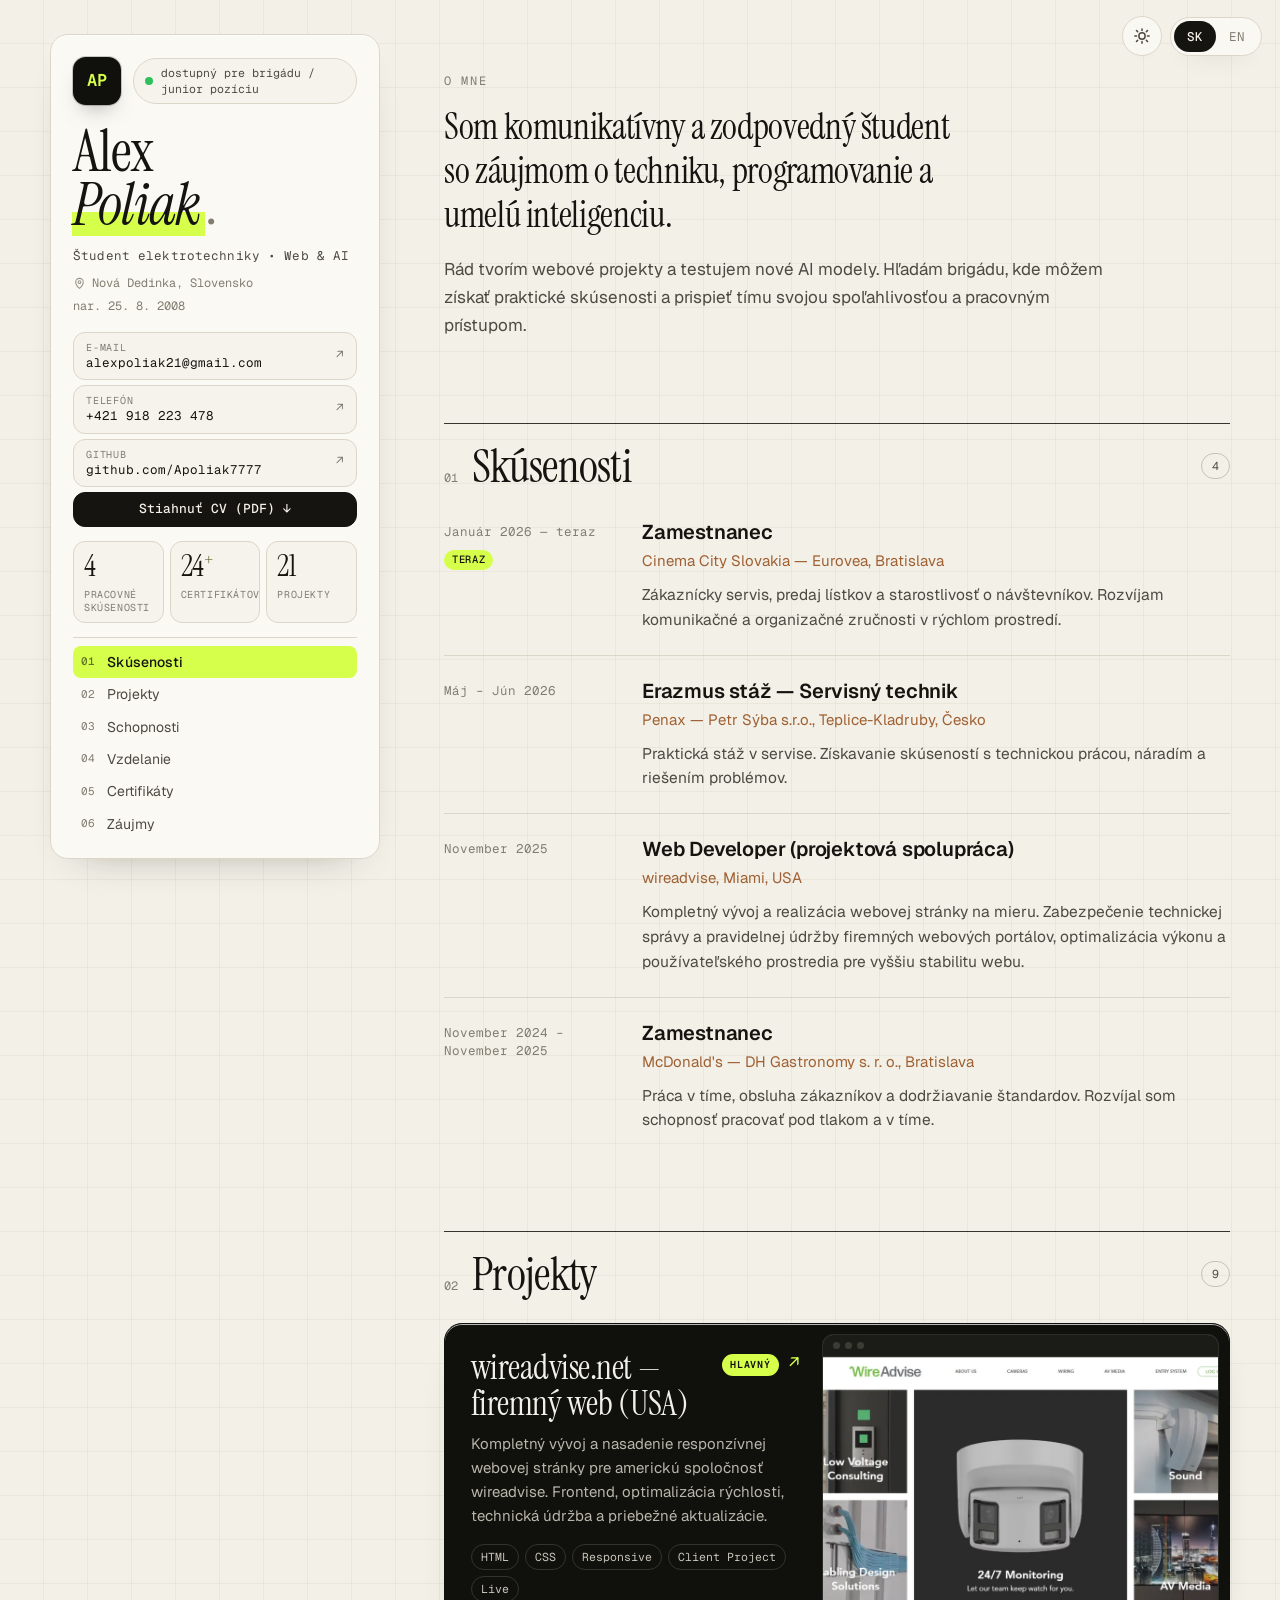
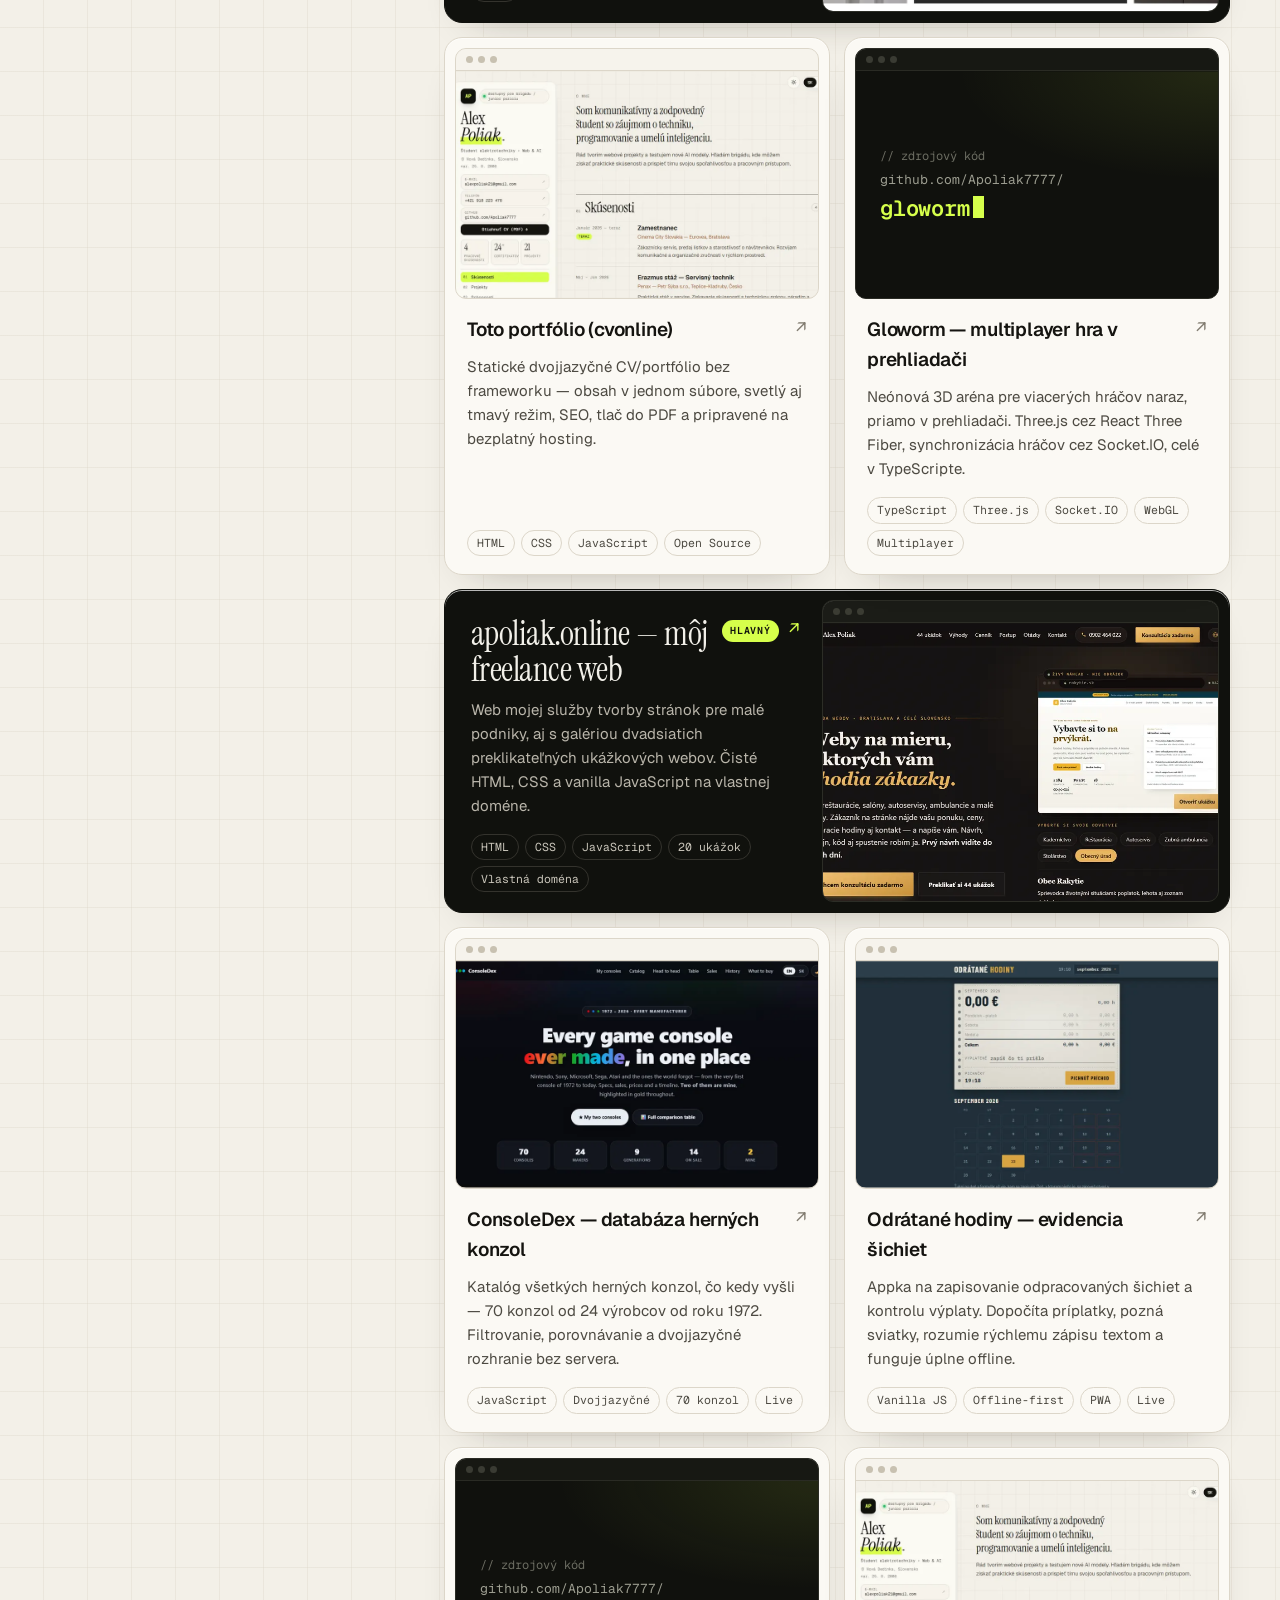
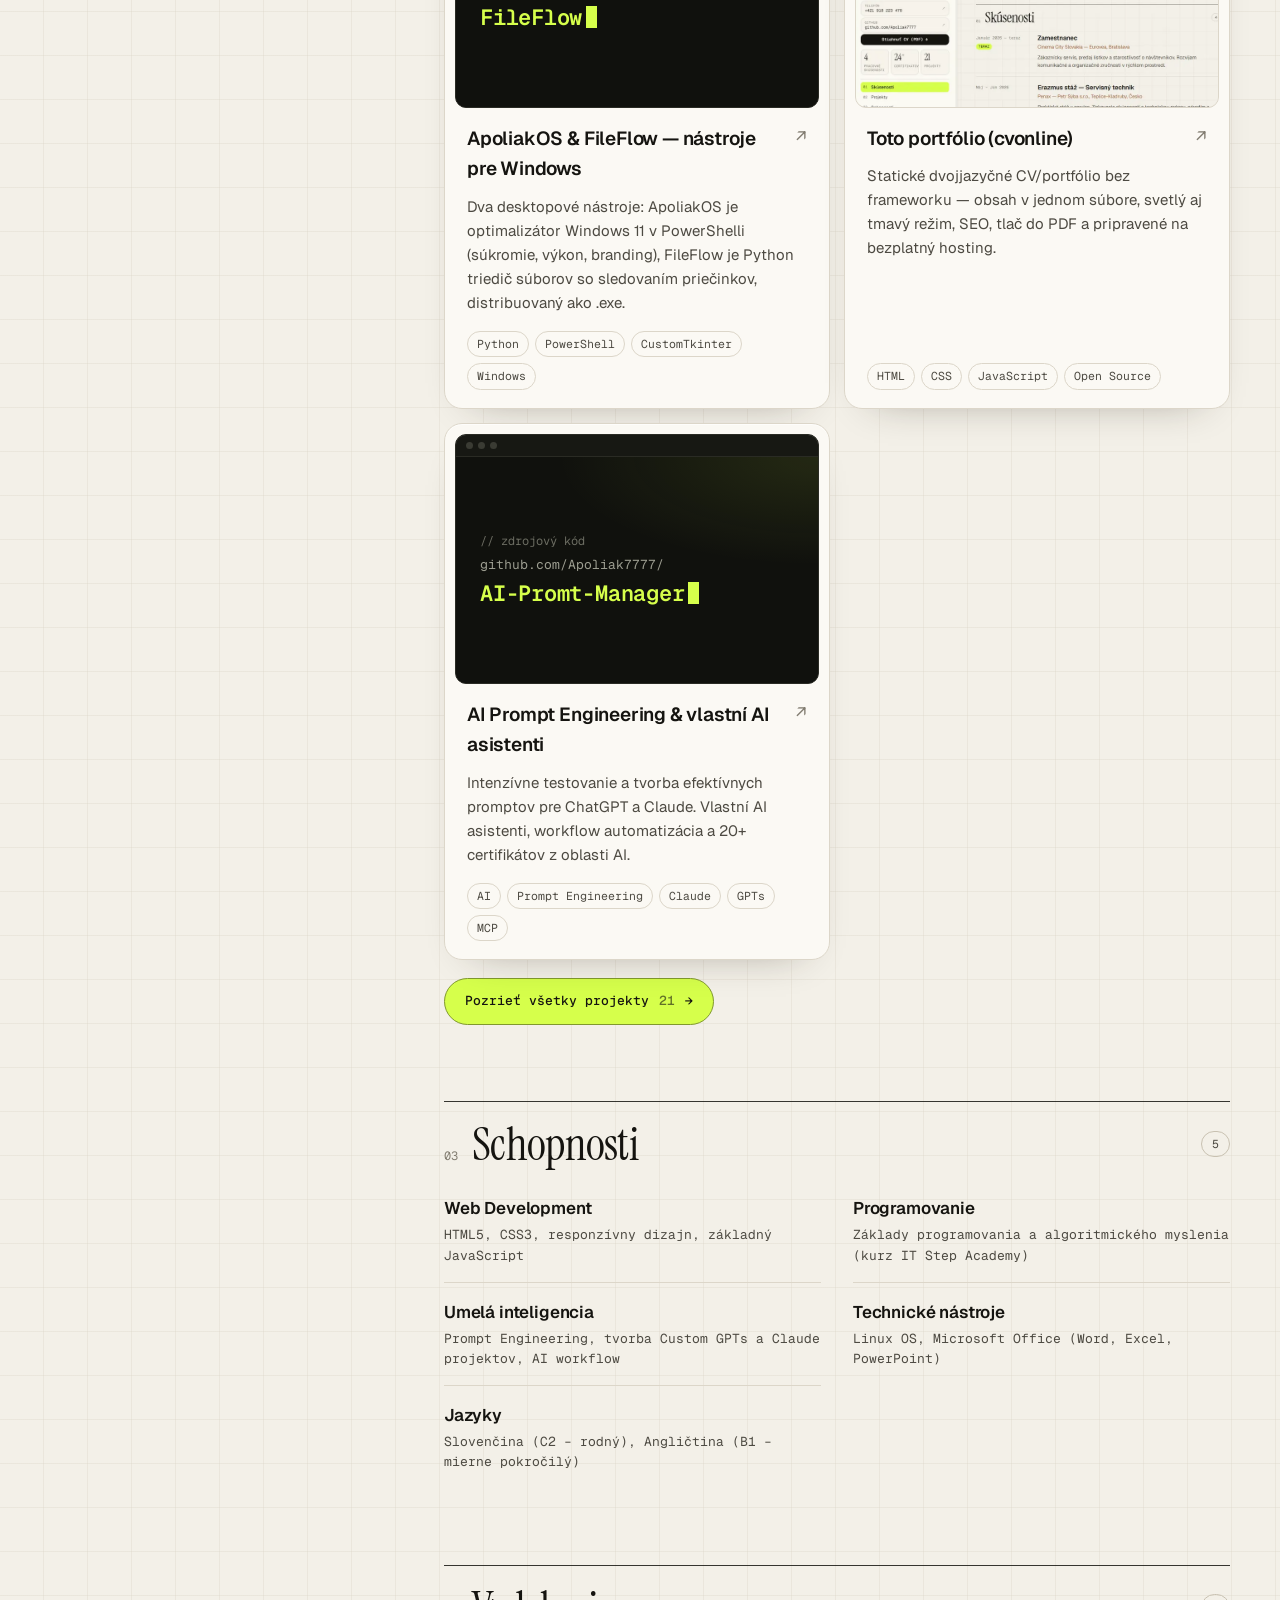
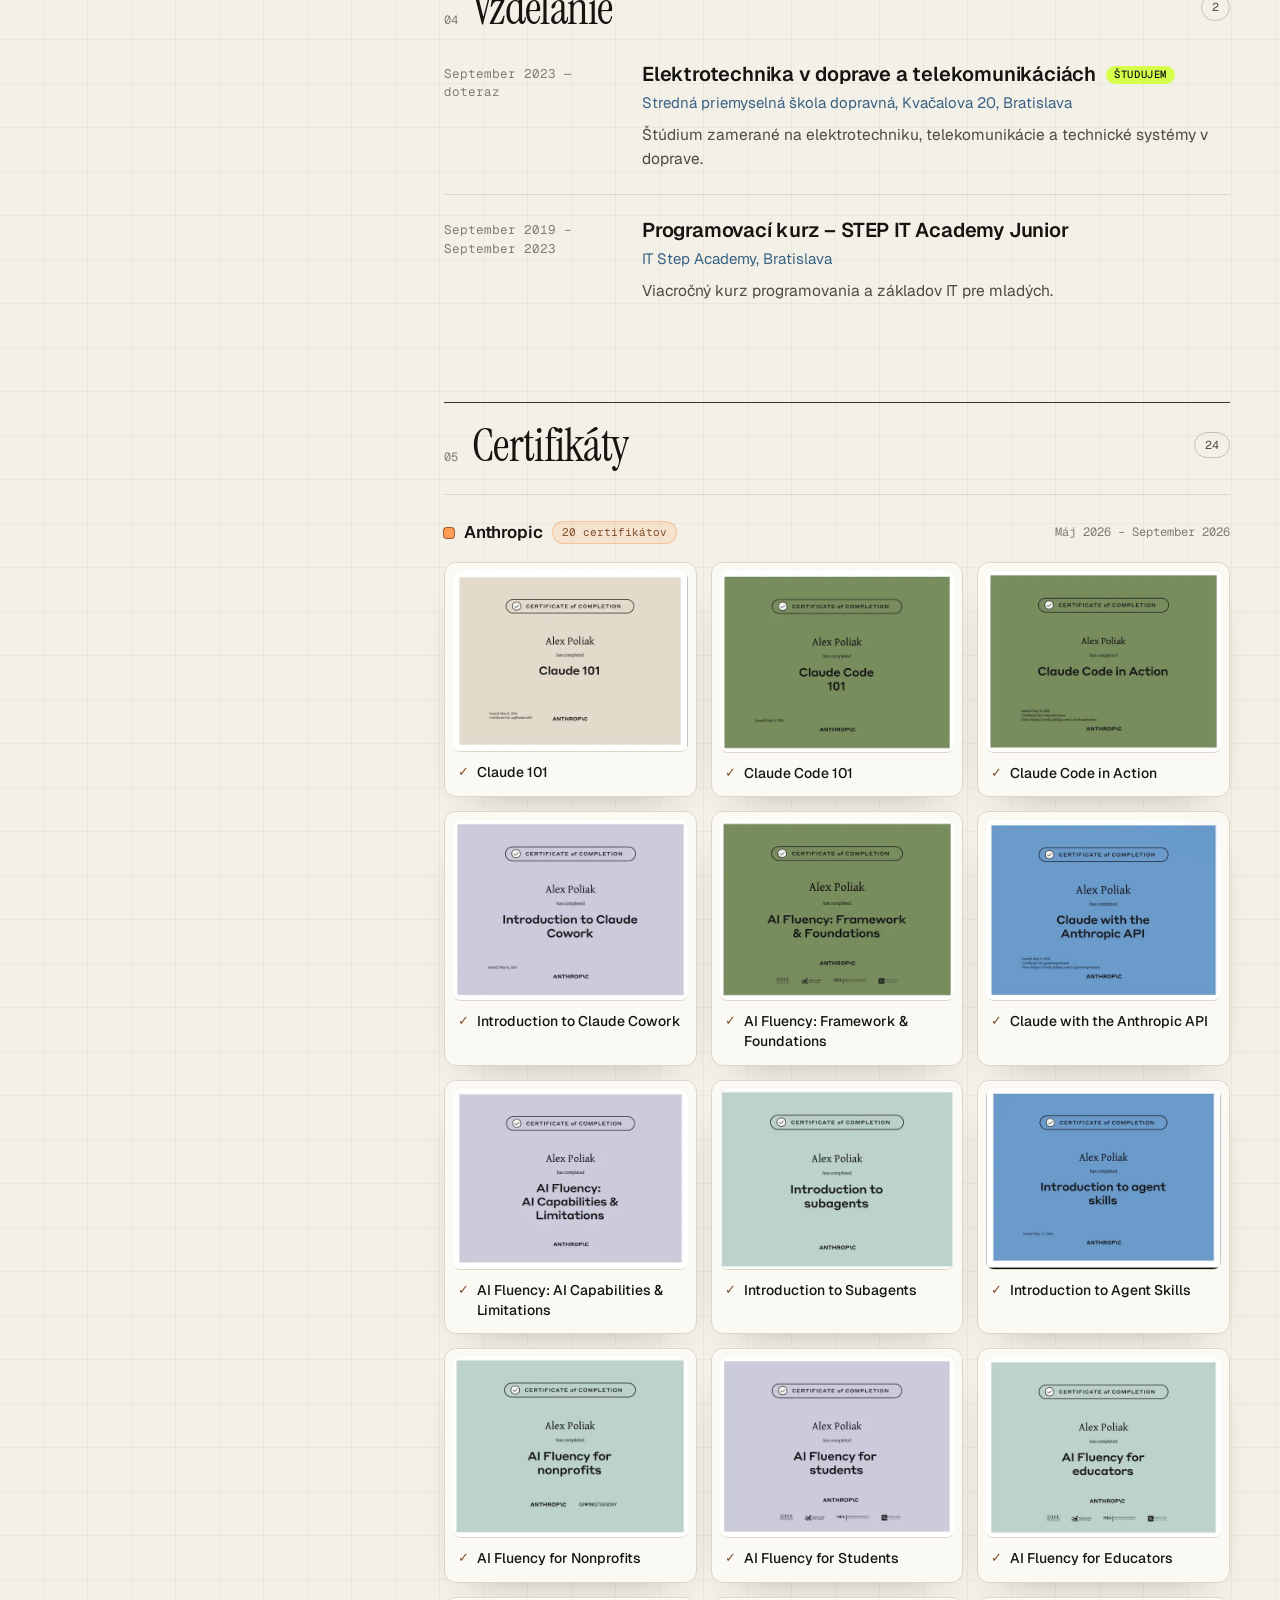
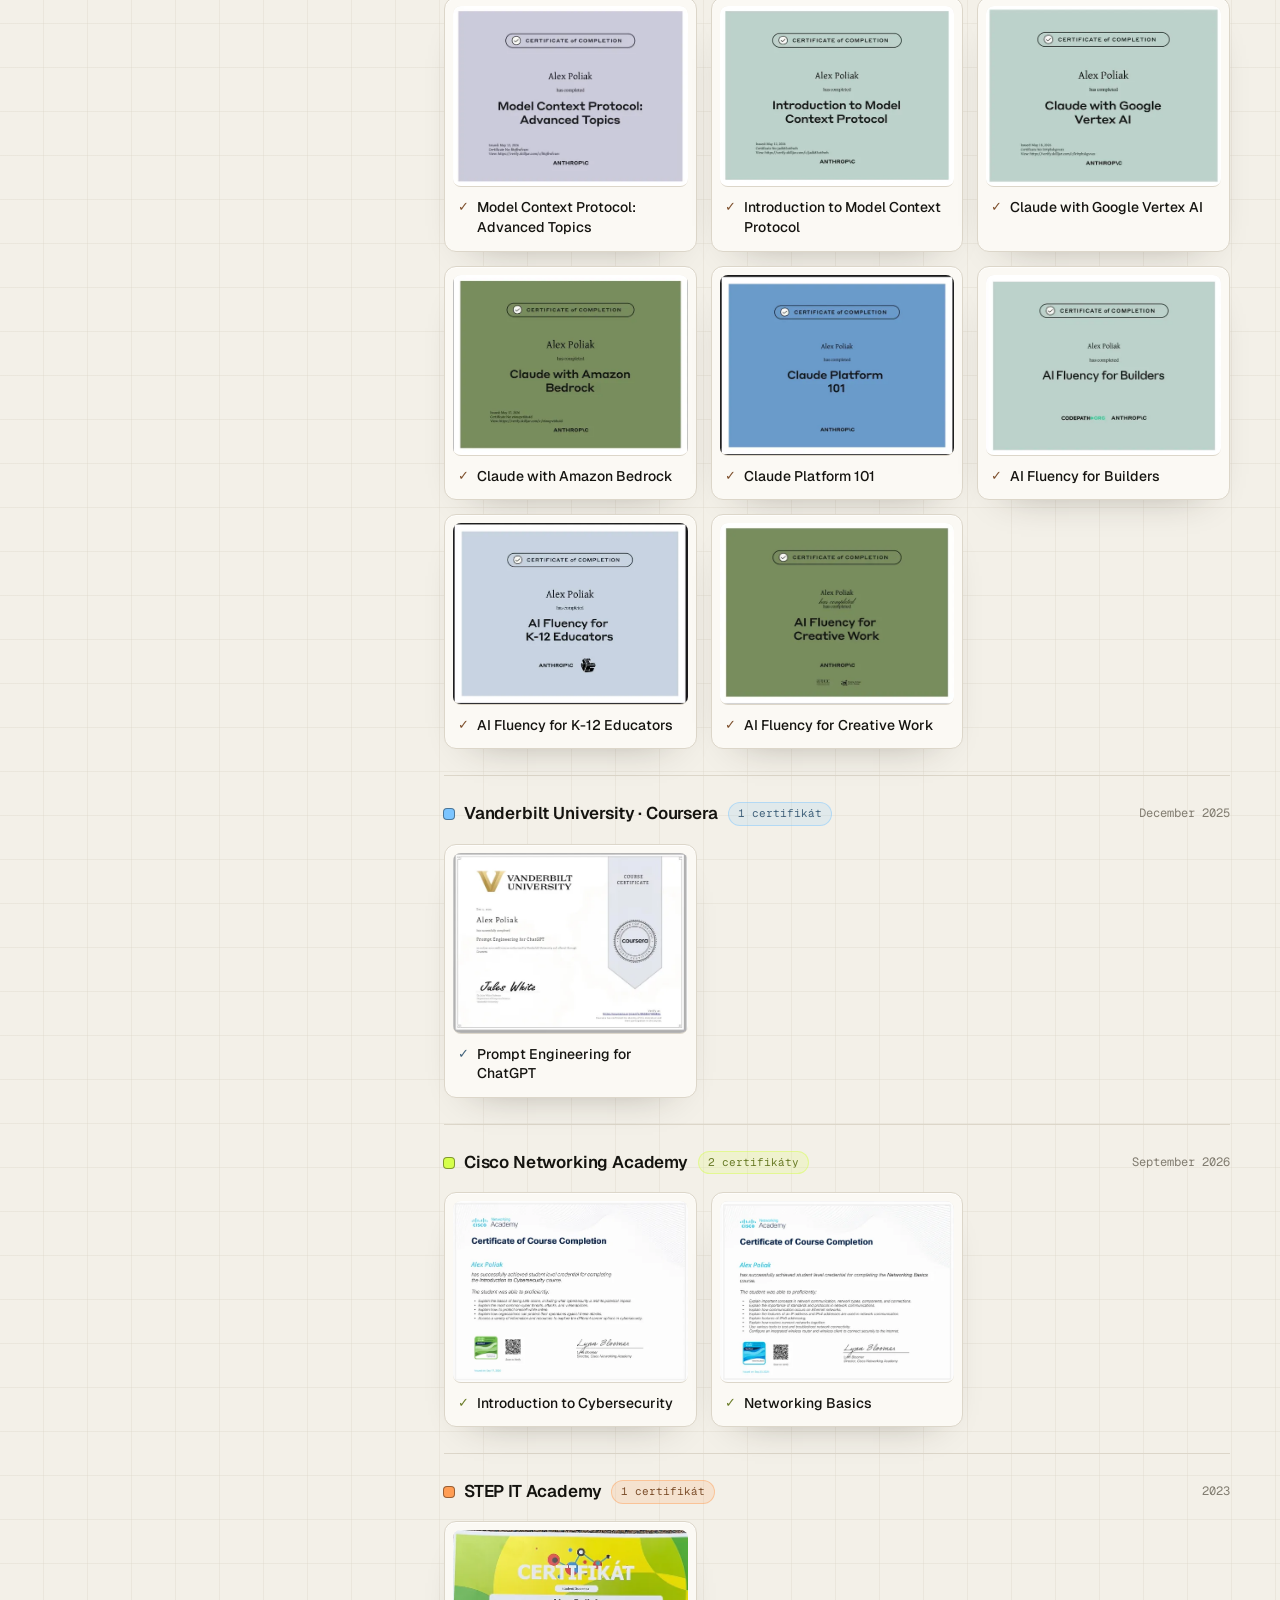
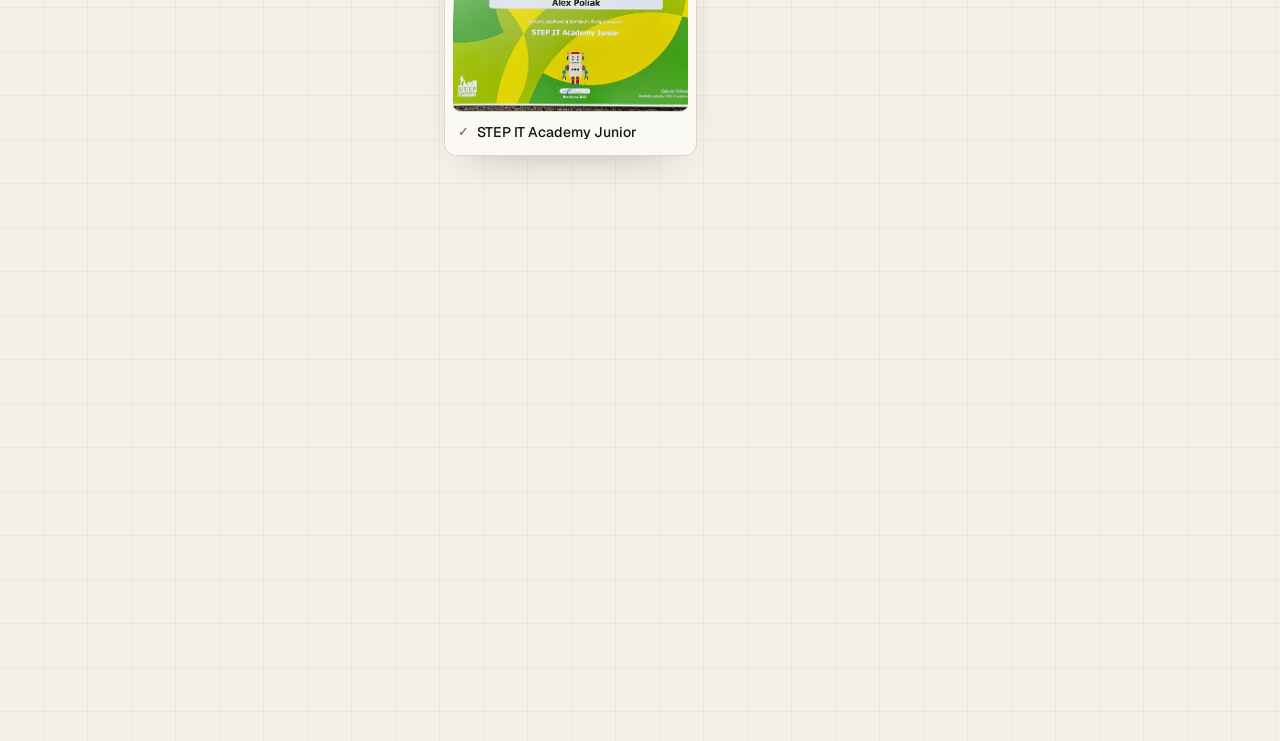
==== commit 9cd5e4aa: "Animácie pri posúvaní, náhľady projektov, 3D certifikáty, prechody a náhľad pri zdieľaní" ====
--- a/index.html
+++ b/index.html
@@ -38,6 +38,10 @@
         if (th !== 'light' && th !== 'dark') th = window.matchMedia && matchMedia('(prefers-color-scheme: dark)').matches ? 'dark' : 'light';
       } catch (e) { th = 'light'; }
       document.documentElement.setAttribute('data-theme', th);
+      // prechod medzi stránkami (View Transition) prehliadač niekedy preskočí — nie je to chyba, len ticho
+      function quiet(e) { var v = e.viewTransition; if (v) { v.ready.catch(function () {}); v.finished.catch(function () {}); } }
+      window.addEventListener('pageswap', quiet);
+      window.addEventListener('pagereveal', quiet);
     })();
   </script>
   <link rel="stylesheet" href="style.css">
@@ -128,6 +132,41 @@
     function plCert(n, l) {
       if (l === 'sk') return n === 1 ? 'certifikát' : (n >= 2 && n <= 4 ? 'certifikáty' : 'certifikátov');
       return n === 1 ? 'certificate' : 'certificates';
+    }
+    // text rozdelený na slová — pri odhalení každé slovo vyjde zospodu (CSS .split .w)
+    function splitWords(str) {
+      return String(str).split(/\s+/).filter(Boolean).map(function (w, i) {
+        return '<span class="w"><span style="--wi:' + i + '">' + esc(w) + '</span></span>';
+      }).join(' ');
+    }
+    // náhľad projektu, ktorý nemá živý web — tmavé okno s cestou k repozitáru
+    function codeShot(owner, repo) {
+      return '<span class="project-shot is-code" aria-hidden="true"><span class="shot-bar"><i></i><i></i><i></i></span>'
+           + '<span class="shot-img"><span class="code-c">// ' + (lang === 'sk' ? 'zdrojový kód' : 'source code') + '</span>'
+           + '<span class="code-u">github.com/' + esc(owner) + '/</span>'
+           + '<span class="code-n">' + esc(repo) + '</span></span></span>';
+    }
+    // 3D naklonenie kartičiek za myšou — len pri myši (nie dotyk) a bez „obmedziť pohyb"
+    var canTilt = !!(window.matchMedia && matchMedia('(hover: hover) and (pointer: fine)').matches
+                  && !matchMedia('(prefers-reduced-motion: reduce)').matches);
+    function bindTilt() {
+      if (!canTilt) return;
+      document.querySelectorAll('.cert-card, .project.has-shot').forEach(function (el) {
+        var max = el.classList.contains('cert-card') ? 7 : 3;
+        el.onpointermove = function (e) {
+          var r = el.getBoundingClientRect();
+          var x = (e.clientX - r.left) / r.width, y = (e.clientY - r.top) / r.height;
+          el.style.setProperty('--ry', ((x - 0.5) * 2 * max).toFixed(2) + 'deg');
+          el.style.setProperty('--rx', ((0.5 - y) * 2 * max).toFixed(2) + 'deg');
+          el.style.setProperty('--gx', (x * 100).toFixed(1) + '%');
+          el.style.setProperty('--gy', (y * 100).toFixed(1) + '%');
+          el.classList.add('is-tilt');
+        };
+        el.onpointerleave = function () {
+          el.classList.remove('is-tilt');
+          el.style.removeProperty('--rx'); el.style.removeProperty('--ry');
+        };
+      });
     }
     // náhľad certifikátu: certifikaty/x.jpg → certifikaty/nahlady/x.webp (ak nie je zadaný ručne cez "thumb")
     function certThumb(c) {
@@ -320,7 +359,7 @@
         var bio = t(h.bio, lang), cut = bio.search(/[.!?]\s/);
         var lead = cut > 0 ? bio.slice(0, cut + 1) : bio, rest = cut > 0 ? bio.slice(cut + 2) : '';
         html += '<header class="intro rise d2"><div class="kicker">' + (lang === 'sk' ? 'O mne' : 'About me') + '</div>'
-              + '<p class="bio">' + esc(lead) + '</p>'
+              + '<p class="bio split">' + splitWords(lead) + '</p>'
               + (rest ? '<p class="bio-rest">' + esc(rest) + '</p>' : '') + '</header>';
       }
 
@@ -336,7 +375,7 @@
         num++;
         var n = (num < 10 ? '0' : '') + num;
         html += '<section class="reveal" id="section-' + esc(key) + '"><div class="sec-head"><span class="sec-num">' + n + '</span>'
-              + '<span class="sec-title">' + esc(t(cfg.label, lang)) + '</span>'
+              + '<span class="sec-title split">' + splitWords(t(cfg.label, lang)) + '</span>'
               + '<span class="sec-count">' + items.length + '</span></div>';
         html += renderSection(key, items);
         // voliteľný odkaz pod sekciou (napr. "Pozrieť všetky projekty")
@@ -436,12 +475,24 @@
           var href = url ? ' href="' + esc(url) + '"' + ext : '';
           var feat = p.featured ? ' featured' : '';
           var badge = p.featured ? '<span class="project-badge">' + (lang === 'sk' ? 'Hlavný' : 'Featured') + '</span>' : '';
-          s += '<' + tag + ' class="project' + feat + '"' + href + '>'
-             + '<div class="project-head"><span class="project-title">' + esc(t(p.title, lang)) + '</span>'
-             + ((badge || url) ? '<span class="project-head-right">' + badge + (url ? '<span class="project-arrow">&#8599;</span>' : '') + '</span>' : '') + '</div>'
-             + '<p class="project-desc">' + esc(t(p.desc, lang)) + '</p>'
-             + (tags ? '<div class="project-tags">' + tags + '</div>' : '')
-             + '</' + tag + '>';
+          // náhľad živého webu v „okne prehliadača" (screenshot v projekty-nahlady/)
+          var shot = '';
+          if (p.img) {
+            shot = '<span class="project-shot" aria-hidden="true"><span class="shot-bar"><i></i><i></i><i></i></span>'
+               + '<span class="shot-img"><img src="' + esc(safeUrl(p.img)) + '" alt="" loading="lazy" decoding="async" width="960" height="600"></span></span>';
+          } else {
+            // projekt bez živého webu: „okno s kódom" s cestou k repozitáru na GitHube
+            var gh = /github\.com\/([^\/]+)\/([^\/?#]+)/i.exec(p.url || '');
+            if (gh) shot = codeShot(gh[1], gh[2]);
+          }
+          s += '<' + tag + ' class="project' + feat + (shot ? ' has-shot' : '') + '"' + href + '>'
+             + shot
+             + '<span class="project-body">'
+             + '<span class="project-head"><span class="project-title">' + esc(t(p.title, lang)) + '</span>'
+             + ((badge || url) ? '<span class="project-head-right">' + badge + (url ? '<span class="project-arrow">&#8599;</span>' : '') + '</span>' : '') + '</span>'
+             + '<span class="project-desc">' + esc(t(p.desc, lang)) + '</span>'
+             + (tags ? '<span class="project-tags">' + tags + '</span>' : '')
+             + '</span></' + tag + '>';
         });
         return s + '</div>';
       }
@@ -754,6 +805,7 @@
     }
 
     function bindInteractions() {
+      bindTilt();
       document.querySelectorAll('.cert-card').forEach(function (card) {
         card.onclick = function () { lbOpen(parseInt(card.getAttribute('data-lb'), 10) || 0); };
       });
@@ -796,14 +848,29 @@
       });
     }
 
-    // svetlý / tmavý režim — voľba sa pamätá (localStorage), predvolený je podľa systému
+    // svetlý / tmavý režim — voľba sa pamätá (localStorage), predvolený je podľa systému.
+    // Kde to prehliadač vie (View Transitions), nová farba sa rozleje kruhom z ikonky.
     function toggleTheme() {
       var root = document.documentElement;
       var next = root.getAttribute('data-theme') === 'dark' ? 'light' : 'dark';
-      root.setAttribute('data-theme', next);
-      try { localStorage.setItem('cv_theme', next); } catch (e) {}
-      var tc = document.querySelector('meta[name="theme-color"]');
-      if (tc) tc.setAttribute('content', next === 'dark' ? '#0e0e0c' : '#f3f0e8');
+      function apply() {
+        root.setAttribute('data-theme', next);
+        try { localStorage.setItem('cv_theme', next); } catch (e) {}
+        var tc = document.querySelector('meta[name="theme-color"]');
+        if (tc) tc.setAttribute('content', next === 'dark' ? '#0e0e0c' : '#f3f0e8');
+      }
+      var reduce = window.matchMedia && matchMedia('(prefers-reduced-motion: reduce)').matches;
+      if (!document.startViewTransition || reduce) { apply(); return; }
+      var b = document.getElementById('btn-theme').getBoundingClientRect();
+      var x = b.left + b.width / 2, y = b.top + b.height / 2;
+      var rad = Math.hypot(Math.max(x, window.innerWidth - x), Math.max(y, window.innerHeight - y));
+      root.classList.add('theme-vt');
+      var vt = document.startViewTransition(apply);
+      vt.ready.then(function () {
+        root.animate({ clipPath: ['circle(0px at ' + x + 'px ' + y + 'px)', 'circle(' + rad + 'px at ' + x + 'px ' + y + 'px)'] },
+                     { duration: 700, easing: 'cubic-bezier(.22,.61,.36,1)', pseudoElement: '::view-transition-new(root)' });
+      }).catch(function () {});
+      vt.finished.then(function () { root.classList.remove('theme-vt'); }, function () { root.classList.remove('theme-vt'); });
     }
 
     function setLang(l) {
--- a/style.css
+++ b/style.css
@@ -87,7 +87,6 @@
   background-position: -1px -1px;
   padding: 0 28px 80px;
   overflow-x: hidden;
-  transition: background-color .3s var(--ease), color .3s var(--ease);
 }
 .wrap { max-width: var(--maxw); margin: 0 auto; position: relative; }
 code, .mono { font-family: var(--font-mono); }
@@ -156,26 +155,40 @@
 .fab-top:focus-visible { outline: 2px solid var(--text); outline-offset: 3px; }
 
 /* ---- nábehy (logiku drží index.html: .loaded, .reveal.in, --i, .force) ---- */
-.rise { opacity: 0; transform: translateY(14px); }
-.loaded .rise { opacity: 1; transform: none; transition: opacity .7s var(--ease), transform .7s var(--ease); }
+.rise { opacity: 0; translate: 0 14px; }
+.loaded .rise { opacity: 1; translate: none; transition: opacity .7s var(--ease), translate .7s var(--ease); }
 .loaded .rise.d1 { transition-delay: .04s; }
 .loaded .rise.d2 { transition-delay: .1s; }
 .loaded .rise.d3 { transition-delay: .16s; }
 .loaded .rise.d4 { transition-delay: .22s; }
 .loaded .rise.d5 { transition-delay: .28s; }
-.reveal { opacity: 0; transform: translateY(22px); transition: opacity .65s var(--ease), transform .65s var(--ease); }
-.reveal.in { opacity: 1; transform: none; }
+.reveal { opacity: 0; translate: 0 22px; transition: opacity .65s var(--ease), translate .65s var(--ease); }
+.reveal.in { opacity: 1; translate: none; }
 .reveal .sec-head::after { transform: scaleX(0); transform-origin: left; }
 .reveal.in .sec-head::after { transform: scaleX(1); transition: transform .9s var(--ease) .1s; }
-.reveal .r-item { opacity: 0; transform: translateY(12px); }
+.reveal .r-item { opacity: 0; translate: 0 14px; }
 .reveal.in .r-item {
-  opacity: 1; transform: none;
-  transition-property: opacity, transform;
-  transition-duration: .55s;
+  opacity: 1; translate: none;
+  /* nábeh (opacity, translate) s oneskorením podľa poradia; hover (transform, tieň, rám) hneď */
+  transition-property: opacity, translate, transform, box-shadow, border-color;
+  transition-duration: .6s, .6s, .25s, .25s, .25s;
   transition-timing-function: var(--ease);
-  transition-delay: calc(var(--i, 0) * 55ms + 160ms);
-}
-body.force .rise, body.force .reveal, body.force .r-item { opacity: 1 !important; transform: none !important; }
+  transition-delay: calc(var(--i, 0) * 55ms + 160ms), calc(var(--i, 0) * 55ms + 160ms), 0s, 0s, 0s;
+}
+
+/* nadpisy po slovách: každé slovo vyjde zospodu spoza neviditeľnej hrany */
+.split .w { display: inline-block; overflow: hidden; vertical-align: top; padding: .12em .02em .14em; margin: -.12em -.02em -.14em; }
+.split .w > span { display: inline-block; translate: 0 110%; transition: translate .9s cubic-bezier(.2,.7,.2,1); transition-delay: calc(var(--wi, 0) * 55ms + 120ms); }
+.reveal.in .split .w > span, .loaded .rise.split .w > span { translate: none; }
+.loaded .intro .split .w > span { translate: none; transition-delay: calc(var(--wi, 0) * 40ms + 250ms); }
+
+/* zvýrazňovač pod priezviskom sa „namaľuje" zľava doprava */
+.name .hl { background-size: 0% 100% !important; background-repeat: no-repeat !important; transition: background-size 1s var(--ease) .55s; }
+.loaded .name .hl { background-size: 100% 100% !important; }
+
+body.force .rise, body.force .reveal, body.force .r-item { opacity: 1 !important; translate: none !important; }
+body.force .split .w > span { translate: none !important; }
+body.force .name .hl { background-size: 100% 100% !important; }
 body.force .sec-head::after { transform: none !important; }
 
 /* =========================================================================
@@ -355,6 +368,53 @@
   transition: border-color .22s var(--ease), transform .22s var(--ease), box-shadow .22s var(--ease);
 }
 .project:hover { border-color: var(--line-2); transform: translateY(-3px); box-shadow: var(--shadow-hi); }
+.project-body { display: flex; flex-direction: column; flex: 1; min-width: 0; }
+.project-desc { display: block; }
+.project.has-shot { padding: 10px 10px 18px; }
+.project.has-shot .project-body { padding: 16px 12px 0; }
+.project-shot {
+  display: block; position: relative; overflow: hidden; border-radius: 11px;
+  background: var(--bg-2); border: 1px solid var(--line);
+  box-shadow: 0 1px 0 rgba(255,255,255,.5) inset;
+}
+.shot-bar { display: flex; gap: 5px; align-items: center; height: 22px; padding: 0 10px; background: var(--surface-2); border-bottom: 1px solid var(--line); }
+.shot-bar i { width: 7px; height: 7px; border-radius: 50%; background: var(--line-2); }
+.shot-img { display: block; position: relative; aspect-ratio: 16 / 10; overflow: hidden; }
+.shot-img img {
+  position: absolute; left: 0; top: 0; width: 100%; height: 110%; object-fit: cover; object-position: top center; display: block;
+  transform-origin: top center; transition: scale .6s var(--ease);
+}
+/* projekt bez živého webu — tmavé okno s cestou k repozitáru */
+.project-shot.is-code, .project.featured.has-shot .project-shot.is-code { background: #10110d; border-color: #2a2b24; }
+.project-shot.is-code .shot-bar { background: #171813; border-color: #2a2b24; }
+.project-shot.is-code .shot-bar i { background: #3a3b33; }
+.project-shot.is-code .shot-img {
+  display: flex; flex-direction: column; justify-content: center; gap: 4px; padding: 0 24px;
+  font-family: var(--font-mono); background:
+    radial-gradient(120% 80% at 100% 0%, color-mix(in srgb, var(--accent) 10%, transparent), transparent 60%), #10110d;
+}
+.code-c { color: #6c6d62; font-size: 12px; }
+.code-u { color: #9d9e91; font-size: 13px; }
+.code-n { color: var(--accent); font-size: 22px; font-weight: 600; letter-spacing: -0.01em; word-break: break-word; line-height: 1.25; }
+.code-n::after { content: ""; display: inline-block; width: .5em; height: 1em; margin-left: 4px; vertical-align: -.12em; background: var(--accent); animation: caret 1.1s steps(1) infinite; }
+@keyframes caret { 50% { opacity: 0; } }
+.project:hover .shot-img img { scale: 1.035; }
+/* obrázok sa odhalí zhora nadol, keď sekcia vojde do obrazovky */
+.reveal .project-shot .shot-img { clip-path: inset(0 0 100% 0); }
+.reveal.in .project-shot .shot-img { clip-path: inset(0 0 0 0); transition: clip-path 1s cubic-bezier(.65,0,.35,1) calc(var(--i, 0) * 70ms + 260ms); }
+body.force .project-shot .shot-img { clip-path: none !important; }
+/* jemný paralax pri posúvaní (len prehliadače so scroll-driven animáciami) */
+@supports (animation-timeline: view()) {
+  .shot-img img { animation: shot-parallax linear both; animation-timeline: view(); animation-range: entry 20% exit 80%; }
+  @keyframes shot-parallax { from { translate: 0 0; } to { translate: 0 -8%; } }
+}
+/* zvýraznený projekt s náhľadom: text vľavo, okno webu vpravo */
+.project.featured.has-shot { flex-direction: row-reverse; align-items: stretch; gap: 8px; padding: 10px; }
+.project.featured.has-shot .project-shot { flex: 0 0 52%; background: #1b1c17; border-color: #2c2d26; }
+.project.featured.has-shot .shot-bar { background: #1b1c17; border-color: #2c2d26; }
+.project.featured.has-shot .shot-bar i { background: #3b3c33; }
+.project.featured.has-shot .project-body { padding: 16px 14px 10px 16px; }
+.project.featured.has-shot .shot-img { aspect-ratio: auto; height: calc(100% - 22px); min-height: 220px; }
 .project:focus-visible { outline: 2px solid var(--text); outline-offset: 2px; }
 .project.featured { grid-column: 1 / -1; background: #10110d; border-color: #10110d; color: #f2f0e9; }
 .project.featured .project-desc { color: #b9b5aa; }
@@ -448,7 +508,19 @@
   box-shadow: var(--shadow);
   transition: transform .22s var(--ease), box-shadow .22s var(--ease), border-color .22s var(--ease);
 }
-.cert-card:hover { transform: translateY(-4px) rotate(-.3deg); box-shadow: var(--shadow-hi); border-color: var(--line-2); }
+.cert-card:hover { transform: translateY(-4px); box-shadow: var(--shadow-hi); border-color: var(--line-2); }
+@media (hover: hover) and (pointer: fine) {
+  .cert-card:hover { transform: perspective(900px) rotateX(var(--rx, 0deg)) rotateY(var(--ry, 0deg)) translateY(-5px); }
+  .project.has-shot:hover { transform: perspective(1400px) rotateX(var(--rx, 0deg)) rotateY(var(--ry, 0deg)) translateY(-3px); }
+  .cert-card.is-tilt, .project.has-shot.is-tilt { transition-duration: .6s, .6s, .08s, .25s, .25s; }
+  .cert-card.is-tilt { transition: transform .08s linear, box-shadow .25s var(--ease), border-color .25s var(--ease); }
+  .cert-thumb::before, .project.has-shot .shot-img::after {
+    content: ""; position: absolute; inset: 0; z-index: 1; pointer-events: none; opacity: 0;
+    background: radial-gradient(circle at var(--gx, 50%) var(--gy, 0%), rgba(255,255,255,.55), rgba(255,255,255,0) 55%);
+    mix-blend-mode: soft-light; transition: opacity .25s var(--ease);
+  }
+  .cert-card.is-tilt .cert-thumb::before, .project.has-shot.is-tilt .shot-img::after { opacity: 1; }
+}
 .cert-card:focus-visible { outline: 2px solid var(--text); outline-offset: 3px; }
 .cert-thumb {
   display: block; position: relative; aspect-ratio: 11 / 8.5; overflow: hidden;
@@ -562,6 +634,9 @@
 }
 .proj-card:hover { border-color: var(--line-2); transform: translateY(-3px); box-shadow: var(--shadow-hi); }
 .proj-card.featured { box-shadow: var(--shadow), inset 0 3px 0 var(--mark); }
+.proj-card.has-shot { padding-top: 10px; }
+.proj-card .proj-shot { margin: 0 -12px 16px; }
+.proj-card:hover .shot-img img { scale: 1.035; }
 .proj-head { display: flex; align-items: flex-start; justify-content: space-between; gap: 12px; }
 .proj-name { font-size: 19px; font-weight: 600; letter-spacing: -0.01em; }
 .proj-badge {
@@ -618,6 +693,10 @@
   .grid, .skill-rows { grid-template-columns: minmax(0, 1fr); }
   .skill:nth-child(2) { border-top: 1px solid var(--line); padding-top: 16px; }
   .project.featured .project-title { font-size: 28px; }
+  .project.featured.has-shot { flex-direction: column; }
+  .project.featured.has-shot .project-shot { flex: none; }
+  .project.featured.has-shot .shot-img { aspect-ratio: 16 / 10; height: auto; min-height: 0; }
+  .project.featured.has-shot .project-body { padding: 16px 12px 8px; }
   .topbar { top: 12px; right: 12px; }
   .page-head { padding-top: 78px; }
   .proj-grid { grid-template-columns: minmax(0, 1fr); }
@@ -640,11 +719,25 @@
   .lb-close { top: 12px; right: 12px; }
 }
 
+/* plynulý prechod medzi životopisom a podstránkou Projekty (Chrome/Edge; inde klasicky) */
+@view-transition { navigation: auto; }
+::view-transition-old(root) { animation: vt-page-out .22s var(--ease) both; }
+::view-transition-new(root) { animation: vt-page-in .45s var(--ease) both; }
+@keyframes vt-page-out { to { opacity: 0; transform: translateY(-8px); } }
+@keyframes vt-page-in { from { opacity: 0; transform: translateY(14px); } }
+/* prepnutie svetlý/tmavý: nový vzhľad sa rozleje kruhom (animáciu spúšťa toggleTheme) */
+:root.theme-vt::view-transition-old(root), :root.theme-vt::view-transition-new(root) { animation: none; mix-blend-mode: normal; }
+:root.theme-vt::view-transition-old(root) { z-index: 1; }
+:root.theme-vt::view-transition-new(root) { z-index: 2; }
+
 @media (prefers-reduced-motion: reduce) {
+  @view-transition { navigation: none; }
   html { scroll-behavior: auto; }
   *, *::before, *::after { animation: none !important; transition: none !important; }
-  .rise, .reveal, .r-item { opacity: 1 !important; transform: none !important; }
+  .rise, .reveal, .r-item, .split .w > span { opacity: 1 !important; translate: none !important; }
   .sec-head::after { transform: none !important; }
+  .reveal .project-shot .shot-img { clip-path: none !important; }
+  .name .hl { background-size: 100% 100% !important; }
 }
 
 /* =========================================================================
@@ -667,7 +760,11 @@
   }
   html, body { background: #fff !important; background-image: none !important; color: var(--text); padding: 0; font-size: 10.5pt; -webkit-print-color-adjust: exact; print-color-adjust: exact; }
   .topbar, .fab-top, .toast, .lb, .skip, .aurora, .jump-nav, .cert-more, .print-cv, .cert-thumb, .all-projects, .to-top { display: none !important; }
-  .rise, .reveal, .r-item { opacity: 1 !important; transform: none !important; transition: none !important; animation: none !important; }
+  .rise, .reveal, .r-item, .split .w > span { opacity: 1 !important; transform: none !important; translate: none !important; transition: none !important; animation: none !important; }
+  .name .hl { background-size: 100% 100% !important; }
+  .project-shot { display: none !important; }
+  .project.has-shot, .project.featured.has-shot { padding: 12px 14px; flex-direction: column; }
+  .project.has-shot .project-body, .project.featured.has-shot .project-body { padding: 0; }
   .sec-head::after { transform: none !important; }
   .wrap { max-width: 100%; }
   .layout { display: block; padding-top: 0; }
